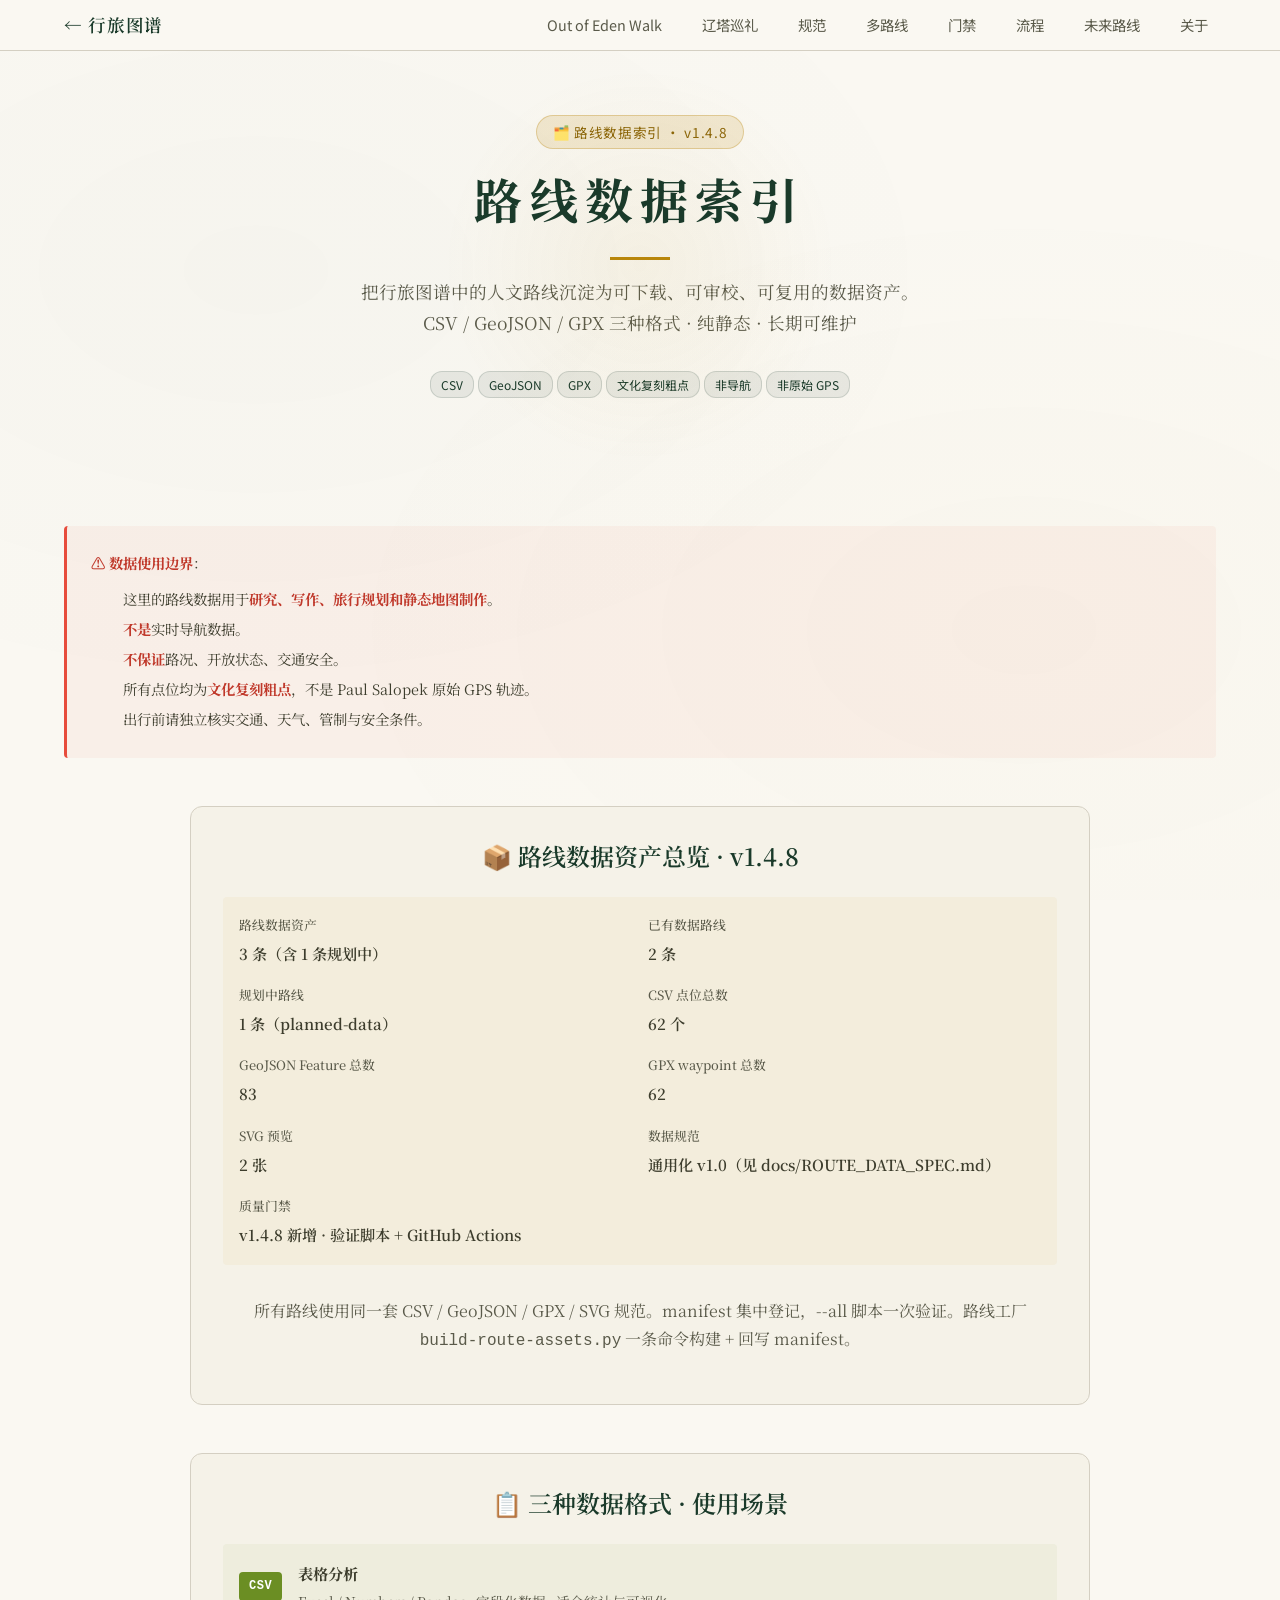
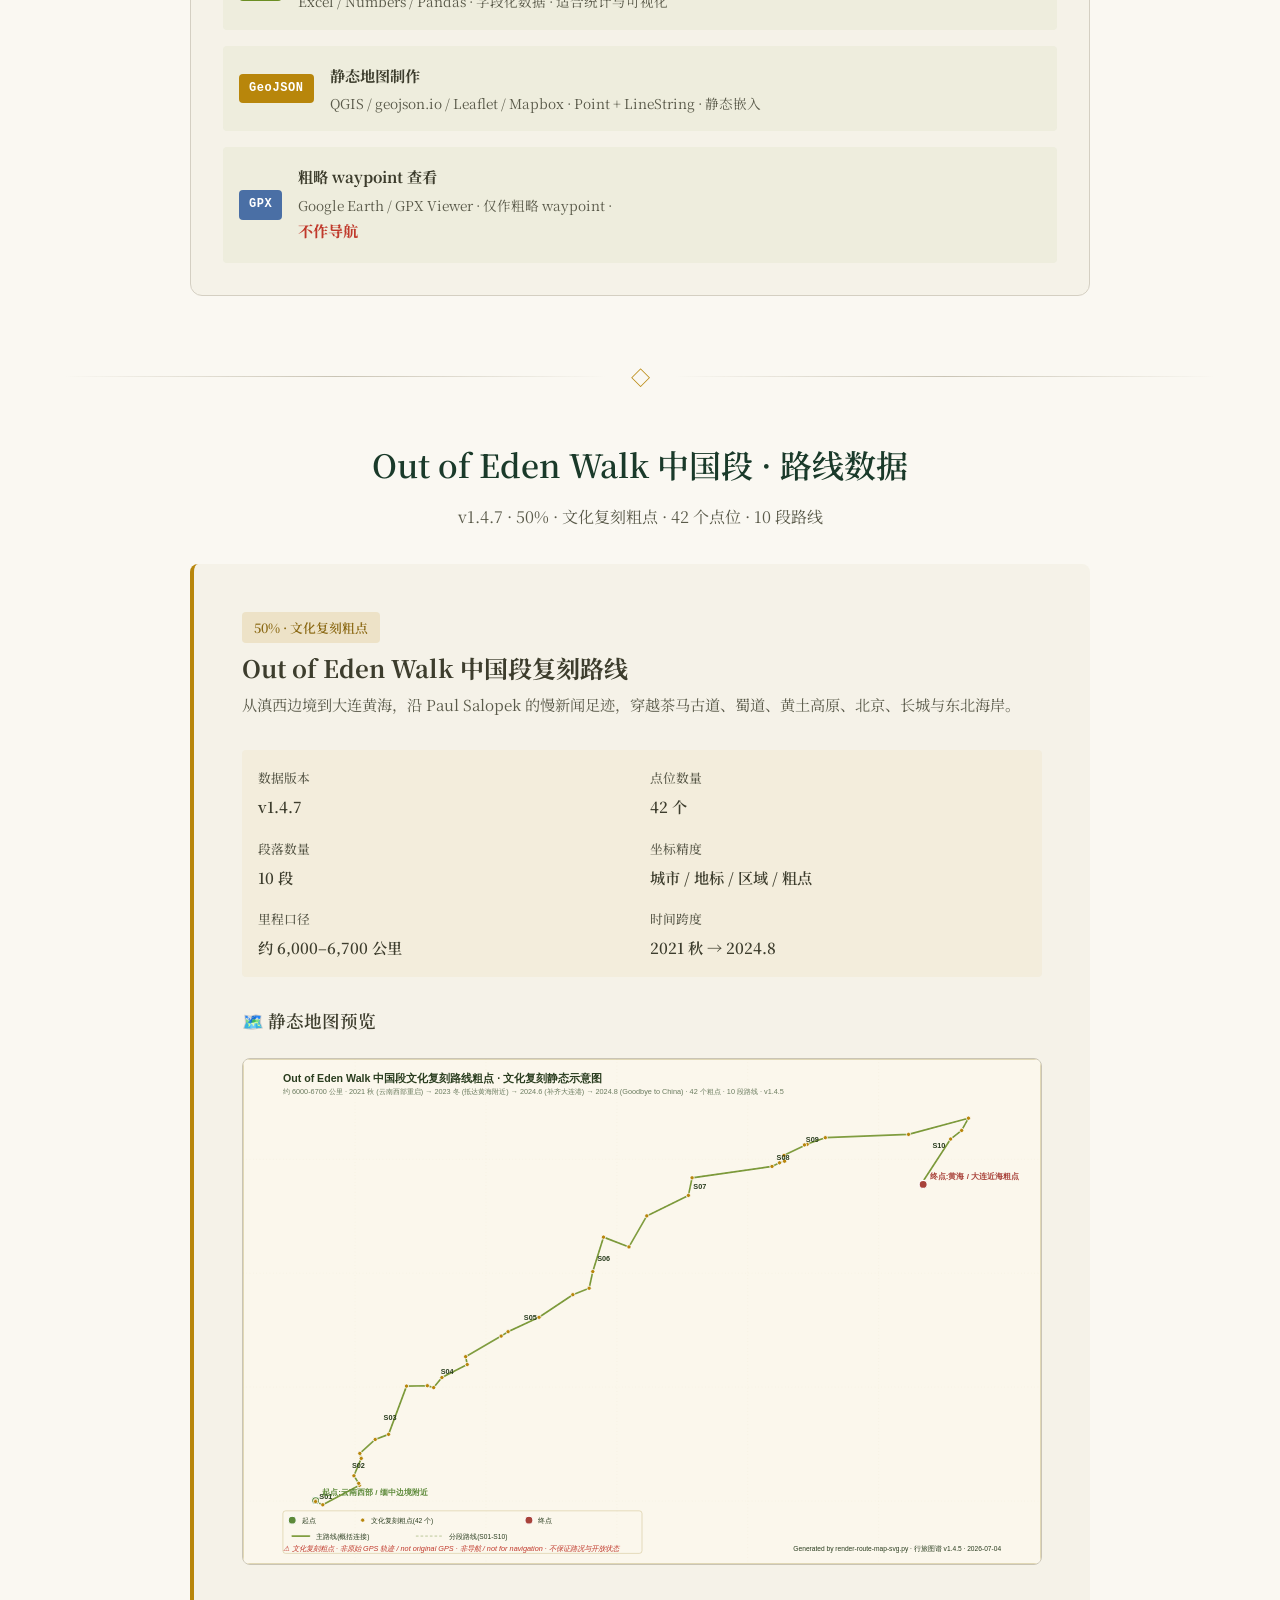
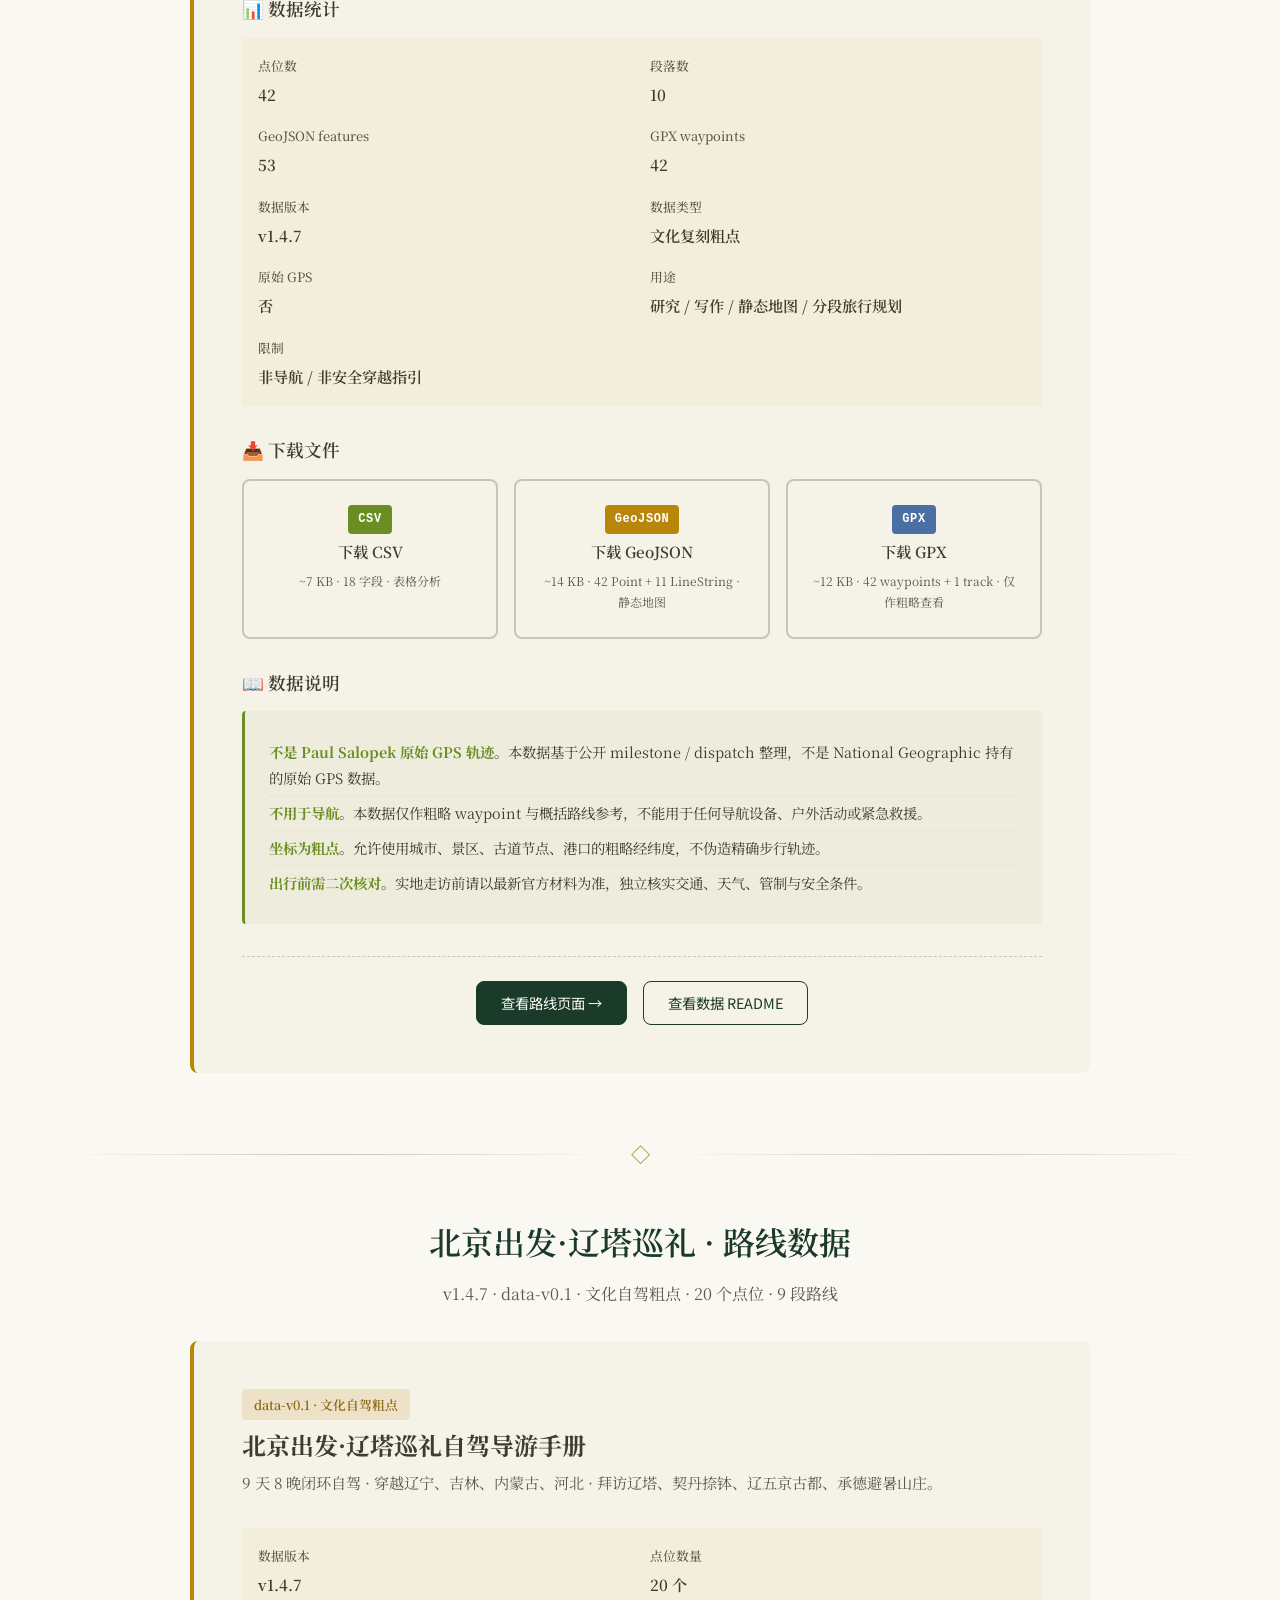
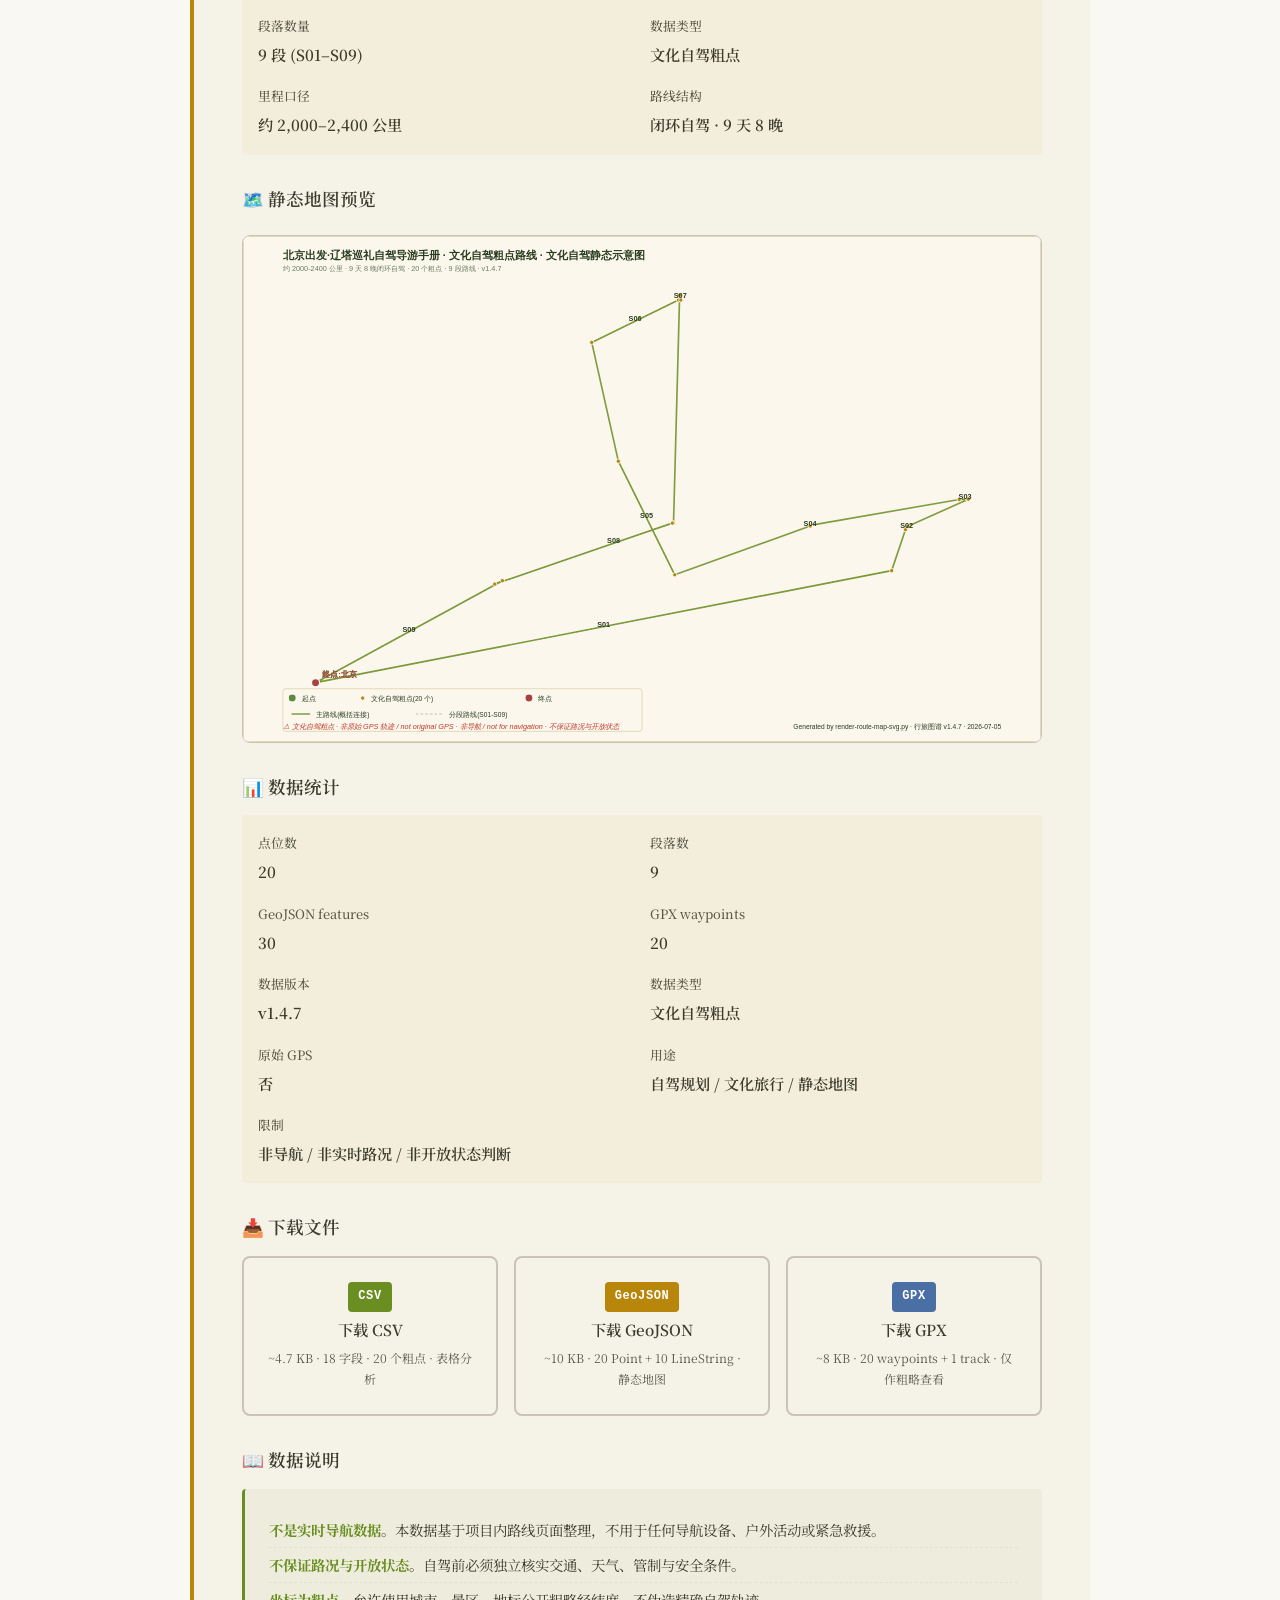
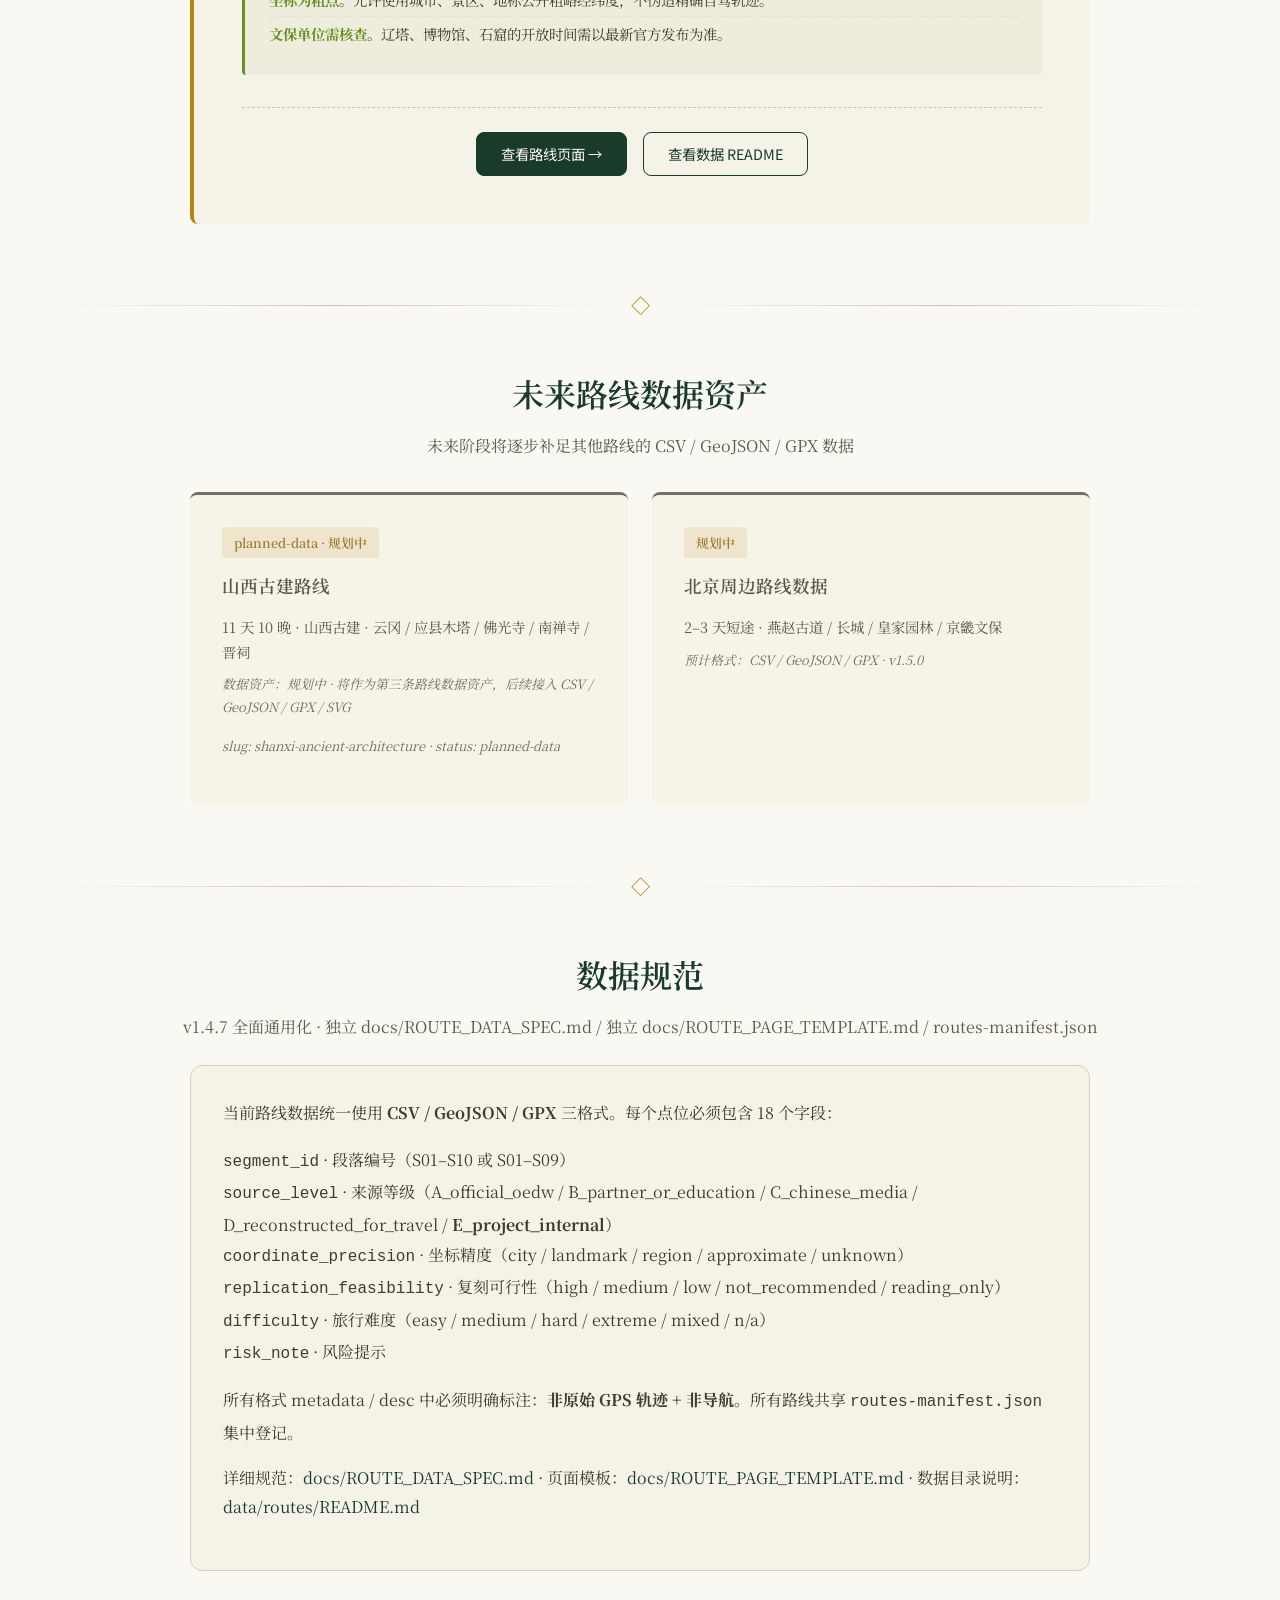
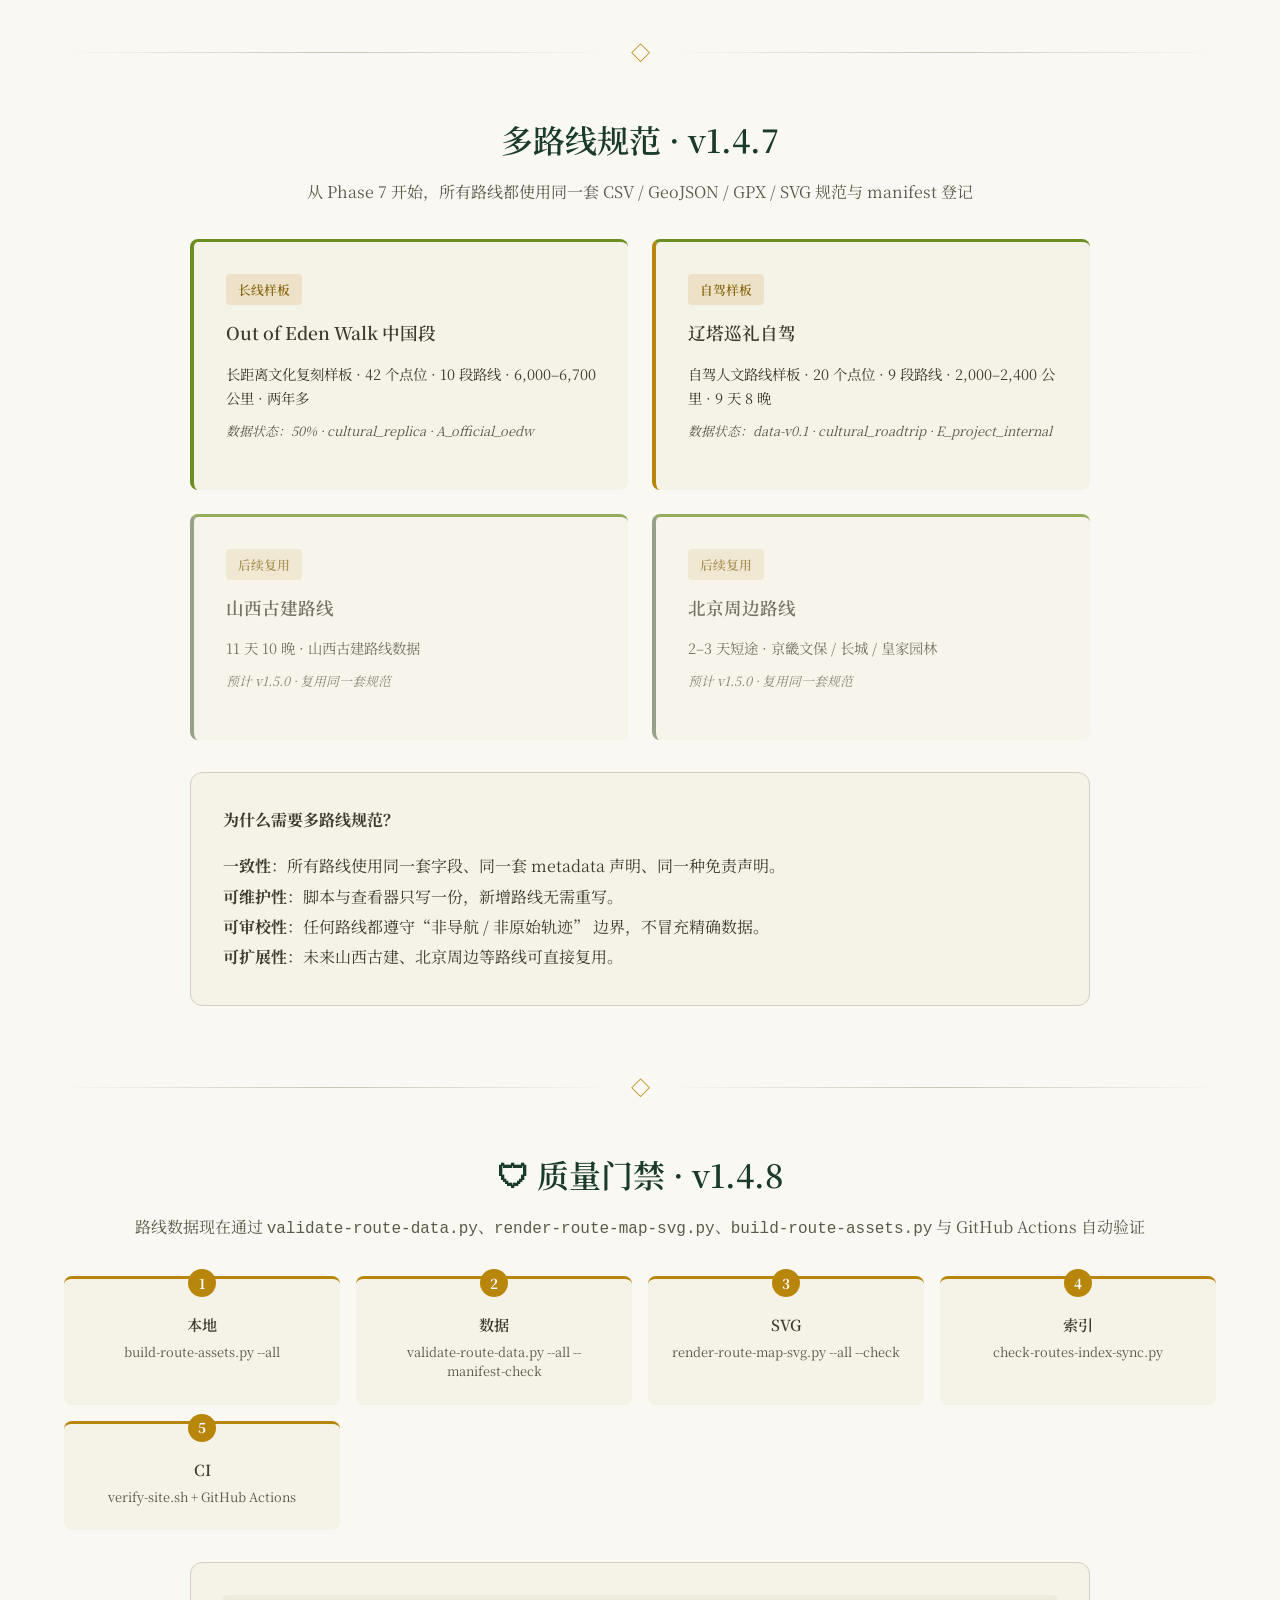
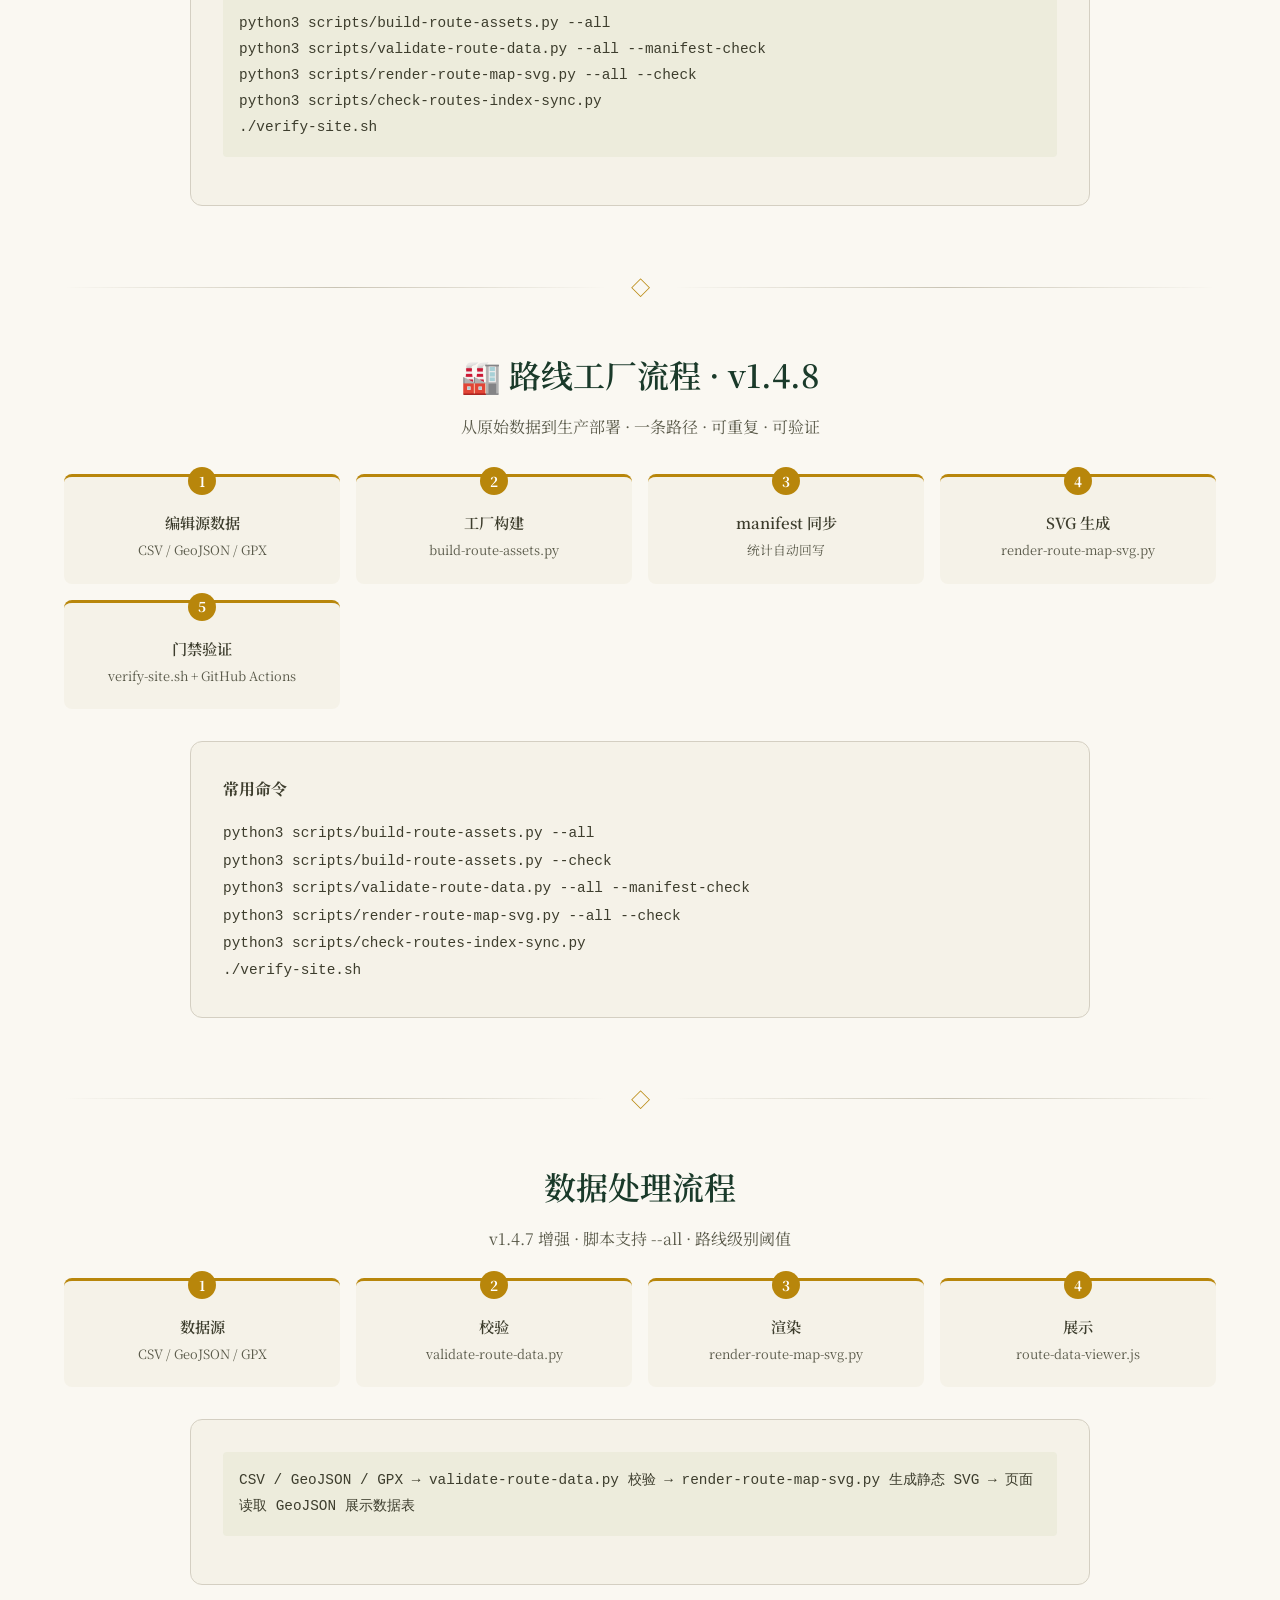
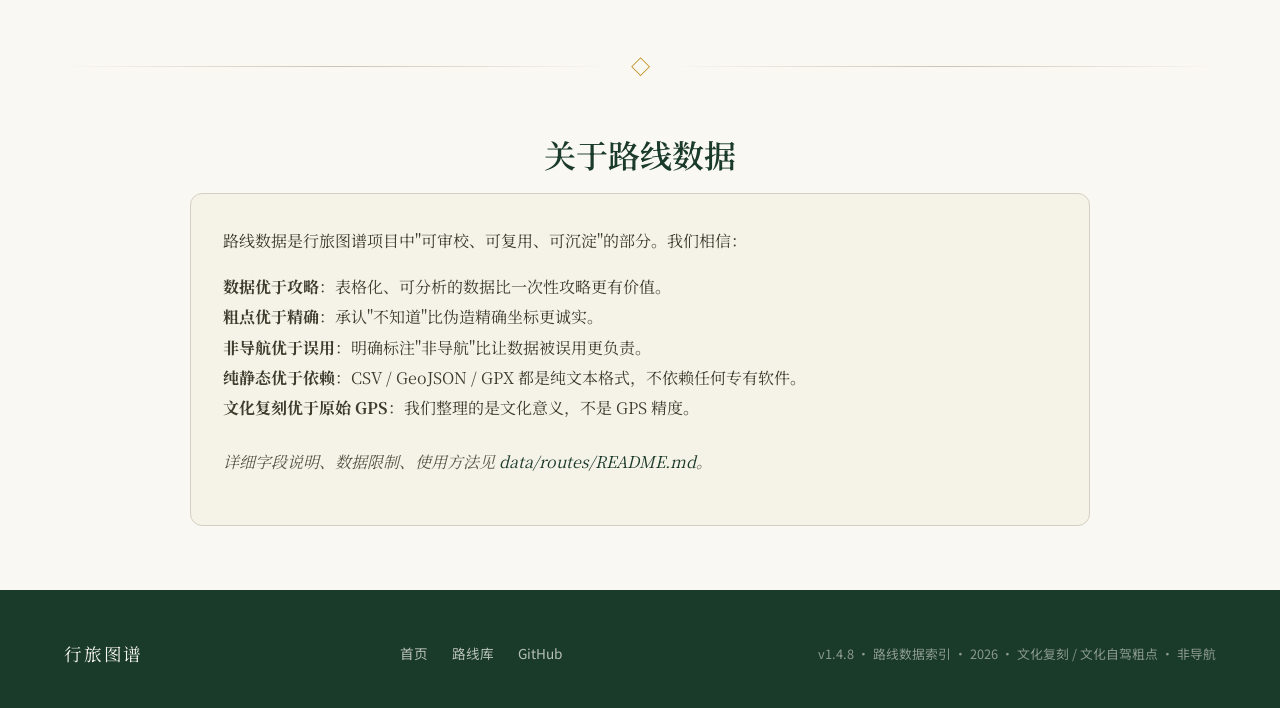
==== routes/index.html @ b57e92cf "Add route factory, validators, and CI workflow" ====
<!DOCTYPE html>
<html lang="zh-CN">
<head>
  <meta charset="UTF-8">
  <meta name="viewport" content="width=device-width, initial-scale=1.0">
  <meta name="description" content="行旅图谱 · 路线数据索引。把人文路线沉淀为可下载、可审校、可复用的 CSV / GeoJSON / GPX 数据资产。文化复刻粗点，不用于导航。">
  <meta name="author" content="Xin Conan">
  <meta name="keywords" content="行旅图谱, 路线数据, GeoJSON, GPX, CSV, 文化复刻, Out of Eden Walk, Paul Salopek, 路线数据索引">
  <meta property="og:title" content="路线数据索引 · 行旅图谱">
  <meta property="og:description" content="把行旅图谱中的人文路线沉淀为可下载、可审校、可复用的数据资产。">
  <meta property="og:type" content="website">
  <meta property="og:url" content="https://conanxin.github.io/culture-roadtrip-atlas/routes/">
  <meta property="og:site_name" content="行旅图谱 · Culture Roadtrip Atlas">
  <link rel="canonical" href="https://conanxin.github.io/culture-roadtrip-atlas/routes/">
  <title>路线数据索引 · 行旅图谱</title>
  <link rel="preconnect" href="https://fonts.googleapis.com">
  <link rel="preconnect" href="https://fonts.gstatic.com" crossorigin>
  <link href="https://fonts.googleapis.com/css2?family=Noto+Serif+SC:wght@400;600;700&family=Noto+Sans+SC:wght@400;500;600&display=swap" rel="stylesheet">
  <link rel="stylesheet" href="../assets/css/styles.css">
</head>
<body>
  <!-- 顶部粘性导航 -->
  <nav class="site-nav">
    <div class="container">
      <div class="nav-inner">
        <a href="../index.html" class="nav-brand">← 行旅图谱</a>
        <div class="nav-links">
          <a href="#oedw" class="nav-link">Out of Eden Walk</a>
          <a href="#liao-tower" class="nav-link">辽塔巡礼</a>
          <a href="#spec" class="nav-link">规范</a>
          <a href="#multi-route" class="nav-link">多路线</a>
          <a href="#quality-gates" class="nav-link">门禁</a>
          <a href="#process" class="nav-link">流程</a>
          <a href="#future" class="nav-link">未来路线</a>
          <a href="#about" class="nav-link">关于</a>
        </div>
      </div>
    </div>
  </nav>

  <!-- Hero 首屏 -->
  <section class="hero">
    <div class="container">
      <div class="trip-skeleton-badge">🗂️ 路线数据索引 · v1.4.8</div>
      <h1 class="hero-title">路线数据索引</h1>
      <p class="hero-subtitle">把行旅图谱中的人文路线沉淀为可下载、可审校、可复用的数据资产。<br>CSV / GeoJSON / GPX 三种格式 · 纯静态 · 长期可维护</p>
      <div class="trip-tags" style="justify-content: center; margin-top: var(--space-xl);">
        <span class="trip-tag">CSV</span>
        <span class="trip-tag">GeoJSON</span>
        <span class="trip-tag">GPX</span>
        <span class="trip-tag">文化复刻粗点</span>
        <span class="trip-tag">非导航</span>
        <span class="trip-tag">非原始 GPS</span>
      </div>
    </div>
  </section>

  <!-- 说明卡 -->
  <section class="container" style="margin-top: var(--space-2xl);">
    <div class="data-warning">
      <strong>⚠️ 数据使用边界</strong>：
      <ul style="margin-top: var(--space-sm); padding-left: var(--space-xl); margin-bottom: 0;">
        <li>这里的路线数据用于<strong>研究、写作、旅行规划和静态地图制作</strong>。</li>
        <li><strong>不是</strong>实时导航数据。</li>
        <li><strong>不保证</strong>路况、开放状态、交通安全。</li>
        <li>所有点位均为<strong>文化复刻粗点</strong>，不是 Paul Salopek 原始 GPS 轨迹。</li>
        <li>出行前请独立核实交通、天气、管制与安全条件。</li>
      </ul>
    </div>
  </section>

  <!-- 路线资产总览（v1.4.7 新增） -->
  <section class="container" style="margin-top: var(--space-2xl);">
    <div class="city-card" style="max-width: 900px; margin: 0 auto;">
      <h3 class="text-center" style="margin-bottom: var(--space-lg);">📦 路线数据资产总览 · v1.4.8</h3>
      <div class="data-meta-list">
        <div class="data-meta-item">
          <span class="data-meta-label">路线数据资产</span>
          <span class="data-meta-value">3 条（含 1 条规划中）</span>
        </div>
        <div class="data-meta-item">
          <span class="data-meta-label">已有数据路线</span>
          <span class="data-meta-value">2 条</span>
        </div>
        <div class="data-meta-item">
          <span class="data-meta-label">规划中路线</span>
          <span class="data-meta-value">1 条（planned-data）</span>
        </div>
        <div class="data-meta-item">
          <span class="data-meta-label">CSV 点位总数</span>
          <span class="data-meta-value">62 个</span>
        </div>
        <div class="data-meta-item">
          <span class="data-meta-label">GeoJSON Feature 总数</span>
          <span class="data-meta-value">83</span>
        </div>
        <div class="data-meta-item">
          <span class="data-meta-label">GPX waypoint 总数</span>
          <span class="data-meta-value">62</span>
        </div>
        <div class="data-meta-item">
          <span class="data-meta-label">SVG 预览</span>
          <span class="data-meta-value">2 张</span>
        </div>
        <div class="data-meta-item">
          <span class="data-meta-label">数据规范</span>
          <span class="data-meta-value">通用化 v1.0（见 docs/ROUTE_DATA_SPEC.md）</span>
        </div>
        <div class="data-meta-item">
          <span class="data-meta-label">质量门禁</span>
          <span class="data-meta-value">v1.4.8 新增 · 验证脚本 + GitHub Actions</span>
        </div>
      </div>
      <p style="margin-top: var(--space-md); text-align: center; color: var(--color-text-secondary);">
        所有路线使用同一套 CSV / GeoJSON / GPX / SVG 规范。manifest 集中登记，--all 脚本一次验证。路线工厂 <code>build-route-assets.py</code> 一条命令构建 + 回写 manifest。
      </p>
    </div>
  </section>

  <!-- 数据文件说明 -->
  <section class="container" style="margin-top: var(--space-2xl);">
    <div class="city-card" style="max-width: 900px; margin: 0 auto;">
      <h3 class="text-center" style="margin-bottom: var(--space-lg);">📋 三种数据格式 · 使用场景</h3>
      <div class="data-file-list">
        <div class="data-file-item">
          <span class="data-format-badge data-format-csv">CSV</span>
          <div class="data-file-content">
            <strong>表格分析</strong>
            <p>Excel / Numbers / Pandas · 字段化数据 · 适合统计与可视化</p>
          </div>
        </div>
        <div class="data-file-item">
          <span class="data-format-badge data-format-geojson">GeoJSON</span>
          <div class="data-file-content">
            <strong>静态地图制作</strong>
            <p>QGIS / geojson.io / Leaflet / Mapbox · Point + LineString · 静态嵌入</p>
          </div>
        </div>
        <div class="data-file-item">
          <span class="data-format-badge data-format-gpx">GPX</span>
          <div class="data-file-content">
            <strong>粗略 waypoint 查看</strong>
            <p>Google Earth / GPX Viewer · 仅作粗略 waypoint · <strong style="color: #c0392b;">不作导航</strong></p>
          </div>
        </div>
      </div>
    </div>
  </section>

  <!-- 路线数据卡片 -->
  <section id="oedw" class="container" style="margin-top: var(--space-3xl);">
    <div class="section-divider">
      <span class="section-divider-icon">◇</span>
    </div>
    <h2 class="text-center" style="margin-bottom: var(--space-md);">Out of Eden Walk 中国段 · 路线数据</h2>
    <p style="text-align: center; color: var(--color-text-secondary); margin-bottom: var(--space-xl);">
      v1.4.7 · 50% · 文化复刻粗点 · 42 个点位 · 10 段路线
    </p>

    <div class="route-data-card">
      <div class="route-data-header">
        <div class="route-data-title-block">
          <div class="data-status-badge">50% · 文化复刻粗点</div>
          <h3 class="route-data-title">Out of Eden Walk 中国段复刻路线</h3>
          <p class="route-data-subtitle">从滇西边境到大连黄海，沿 Paul Salopek 的慢新闻足迹，穿越茶马古道、蜀道、黄土高原、北京、长城与东北海岸。</p>
        </div>
      </div>

      <div class="data-meta-list">
        <div class="data-meta-item">
          <span class="data-meta-label">数据版本</span>
          <span class="data-meta-value">v1.4.7</span>
        </div>
        <div class="data-meta-item">
          <span class="data-meta-label">点位数量</span>
          <span class="data-meta-value">42 个</span>
        </div>
        <div class="data-meta-item">
          <span class="data-meta-label">段落数量</span>
          <span class="data-meta-value">10 段</span>
        </div>
        <div class="data-meta-item">
          <span class="data-meta-label">坐标精度</span>
          <span class="data-meta-value">城市 / 地标 / 区域 / 粗点</span>
        </div>
        <div class="data-meta-item">
          <span class="data-meta-label">里程口径</span>
          <span class="data-meta-value">约 6,000–6,700 公里</span>
        </div>
        <div class="data-meta-item">
          <span class="data-meta-label">时间跨度</span>
          <span class="data-meta-value">2021 秋 → 2024.8</span>
        </div>
      </div>

      <h4 class="route-data-section-title">🗺️ 静态地图预览</h4>
      <div class="route-map-preview">
        <img src="../assets/img/routes/out-of-eden-walk-china-map.svg" alt="Out of Eden Walk 中国段路线数据预览">
      </div>

      <h4 class="route-data-section-title">📊 数据统计</h4>
      <div class="data-meta-list">
        <div class="data-meta-item">
          <span class="data-meta-label">点位数</span>
          <span class="data-meta-value">42</span>
        </div>
        <div class="data-meta-item">
          <span class="data-meta-label">段落数</span>
          <span class="data-meta-value">10</span>
        </div>
        <div class="data-meta-item">
          <span class="data-meta-label">GeoJSON features</span>
          <span class="data-meta-value">53</span>
        </div>
        <div class="data-meta-item">
          <span class="data-meta-label">GPX waypoints</span>
          <span class="data-meta-value">42</span>
        </div>
        <div class="data-meta-item">
          <span class="data-meta-label">数据版本</span>
          <span class="data-meta-value">v1.4.7</span>
        </div>
        <div class="data-meta-item">
          <span class="data-meta-label">数据类型</span>
          <span class="data-meta-value">文化复刻粗点</span>
        </div>
        <div class="data-meta-item">
          <span class="data-meta-label">原始 GPS</span>
          <span class="data-meta-value">否</span>
        </div>
        <div class="data-meta-item">
          <span class="data-meta-label">用途</span>
          <span class="data-meta-value">研究 / 写作 / 静态地图 / 分段旅行规划</span>
        </div>
        <div class="data-meta-item">
          <span class="data-meta-label">限制</span>
          <span class="data-meta-value">非导航 / 非安全穿越指引</span>
        </div>
      </div>

            <h4 class="route-data-section-title">📥 下载文件</h4>
      <div class="route-data-downloads">
        <a href="../data/routes/out-of-eden-walk-china.csv" class="route-data-button" download>
          <span class="data-format-badge data-format-csv">CSV</span>
          <span class="route-data-button-label">下载 CSV</span>
          <span class="route-data-button-meta">~7 KB · 18 字段 · 表格分析</span>
        </a>
        <a href="../data/routes/out-of-eden-walk-china.geojson" class="route-data-button" download>
          <span class="data-format-badge data-format-geojson">GeoJSON</span>
          <span class="route-data-button-label">下载 GeoJSON</span>
          <span class="route-data-button-meta">~14 KB · 42 Point + 11 LineString · 静态地图</span>
        </a>
        <a href="../data/routes/out-of-eden-walk-china.gpx" class="route-data-button" download>
          <span class="data-format-badge data-format-gpx">GPX</span>
          <span class="route-data-button-label">下载 GPX</span>
          <span class="route-data-button-meta">~12 KB · 42 waypoints + 1 track · 仅作粗略查看</span>
        </a>
      </div>

      <h4 class="route-data-section-title">📖 数据说明</h4>
      <ul class="data-disclaimer-list">
        <li><strong>不是 Paul Salopek 原始 GPS 轨迹</strong>。本数据基于公开 milestone / dispatch 整理，不是 National Geographic 持有的原始 GPS 数据。</li>
        <li><strong>不用于导航</strong>。本数据仅作粗略 waypoint 与概括路线参考，不能用于任何导航设备、户外活动或紧急救援。</li>
        <li><strong>坐标为粗点</strong>。允许使用城市、景区、古道节点、港口的粗略经纬度，不伪造精确步行轨迹。</li>
        <li><strong>出行前需二次核对</strong>。实地走访前请以最新官方材料为准，独立核实交通、天气、管制与安全条件。</li>
      </ul>

      <div class="route-data-cta">
        <a href="../trips/out-of-eden-walk-china/" class="btn btn-primary">查看路线页面 →</a>
        <a href="../data/routes/README.md" class="btn btn-outline">查看数据 README</a>
      </div>
    </div>
  </section>

  <!-- 辽塔巡礼 · 路线数据（v1.4.7 新增） -->
  <section id="liao-tower" class="container" style="margin-top: var(--space-3xl);">
    <div class="section-divider">
      <span class="section-divider-icon">◇</span>
    </div>
    <h2 class="text-center" style="margin-bottom: var(--space-md);">北京出发·辽塔巡礼 · 路线数据</h2>
    <p style="text-align: center; color: var(--color-text-secondary); margin-bottom: var(--space-xl);">
      v1.4.7 · data-v0.1 · 文化自驾粗点 · 20 个点位 · 9 段路线
    </p>

    <div class="route-data-card">
      <div class="route-data-header">
        <div class="route-data-title-block">
          <div class="data-status-badge">data-v0.1 · 文化自驾粗点</div>
          <h3 class="route-data-title">北京出发·辽塔巡礼自驾导游手册</h3>
          <p class="route-data-subtitle">9 天 8 晚闭环自驾 · 穿越辽宁、吉林、内蒙古、河北 · 拜访辽塔、契丹捺钵、辽五京古都、承德避暑山庄。</p>
        </div>
      </div>

      <div class="data-meta-list">
        <div class="data-meta-item">
          <span class="data-meta-label">数据版本</span>
          <span class="data-meta-value">v1.4.7</span>
        </div>
        <div class="data-meta-item">
          <span class="data-meta-label">点位数量</span>
          <span class="data-meta-value">20 个</span>
        </div>
        <div class="data-meta-item">
          <span class="data-meta-label">段落数量</span>
          <span class="data-meta-value">9 段 (S01–S09)</span>
        </div>
        <div class="data-meta-item">
          <span class="data-meta-label">数据类型</span>
          <span class="data-meta-value">文化自驾粗点</span>
        </div>
        <div class="data-meta-item">
          <span class="data-meta-label">里程口径</span>
          <span class="data-meta-value">约 2,000–2,400 公里</span>
        </div>
        <div class="data-meta-item">
          <span class="data-meta-label">路线结构</span>
          <span class="data-meta-value">闭环自驾 · 9 天 8 晚</span>
        </div>
      </div>

      <h4 class="route-data-section-title">🗺️ 静态地图预览</h4>
      <div class="route-map-preview">
        <img src="../assets/img/routes/liao-tower-roadtrip-map.svg" alt="北京出发·辽塔巡礼自驾粗点路线预览">
      </div>

      <h4 class="route-data-section-title">📊 数据统计</h4>
      <div class="data-meta-list">
        <div class="data-meta-item">
          <span class="data-meta-label">点位数</span>
          <span class="data-meta-value">20</span>
        </div>
        <div class="data-meta-item">
          <span class="data-meta-label">段落数</span>
          <span class="data-meta-value">9</span>
        </div>
        <div class="data-meta-item">
          <span class="data-meta-label">GeoJSON features</span>
          <span class="data-meta-value">30</span>
        </div>
        <div class="data-meta-item">
          <span class="data-meta-label">GPX waypoints</span>
          <span class="data-meta-value">20</span>
        </div>
        <div class="data-meta-item">
          <span class="data-meta-label">数据版本</span>
          <span class="data-meta-value">v1.4.7</span>
        </div>
        <div class="data-meta-item">
          <span class="data-meta-label">数据类型</span>
          <span class="data-meta-value">文化自驾粗点</span>
        </div>
        <div class="data-meta-item">
          <span class="data-meta-label">原始 GPS</span>
          <span class="data-meta-value">否</span>
        </div>
        <div class="data-meta-item">
          <span class="data-meta-label">用途</span>
          <span class="data-meta-value">自驾规划 / 文化旅行 / 静态地图</span>
        </div>
        <div class="data-meta-item">
          <span class="data-meta-label">限制</span>
          <span class="data-meta-value">非导航 / 非实时路况 / 非开放状态判断</span>
        </div>
      </div>

      <h4 class="route-data-section-title">📥 下载文件</h4>
      <div class="route-data-downloads">
        <a href="../data/routes/liao-tower-roadtrip.csv" class="route-data-button" download>
          <span class="data-format-badge data-format-csv">CSV</span>
          <span class="route-data-button-label">下载 CSV</span>
          <span class="route-data-button-meta">~4.7 KB · 18 字段 · 20 个粗点 · 表格分析</span>
        </a>
        <a href="../data/routes/liao-tower-roadtrip.geojson" class="route-data-button" download>
          <span class="data-format-badge data-format-geojson">GeoJSON</span>
          <span class="route-data-button-label">下载 GeoJSON</span>
          <span class="route-data-button-meta">~10 KB · 20 Point + 10 LineString · 静态地图</span>
        </a>
        <a href="../data/routes/liao-tower-roadtrip.gpx" class="route-data-button" download>
          <span class="data-format-badge data-format-gpx">GPX</span>
          <span class="route-data-button-label">下载 GPX</span>
          <span class="route-data-button-meta">~8 KB · 20 waypoints + 1 track · 仅作粗略查看</span>
        </a>
      </div>

      <h4 class="route-data-section-title">📖 数据说明</h4>
      <ul class="data-disclaimer-list">
        <li><strong>不是实时导航数据</strong>。本数据基于项目内路线页面整理，不用于任何导航设备、户外活动或紧急救援。</li>
        <li><strong>不保证路况与开放状态</strong>。自驾前必须独立核实交通、天气、管制与安全条件。</li>
        <li><strong>坐标为粗点</strong>。允许使用城市、景区、地标公开粗略经纬度，不伪造精确自驾轨迹。</li>
        <li><strong>文保单位需核查</strong>。辽塔、博物馆、石窟的开放时间需以最新官方发布为准。</li>
      </ul>

      <div class="route-data-cta">
        <a href="../trips/liao-tower-roadtrip/" class="btn btn-primary">查看路线页面 →</a>
        <a href="../data/routes/README.md" class="btn btn-outline">查看数据 README</a>
      </div>
    </div>
  </section>

  <!-- 未来路线 -->
  <section id="future" class="container" style="margin-top: var(--space-3xl);">
    <div class="section-divider">
      <span class="section-divider-icon">◇</span>
    </div>
    <h2 class="text-center" style="margin-bottom: var(--space-md);">未来路线数据资产</h2>
    <p style="text-align: center; color: var(--color-text-secondary); margin-bottom: var(--space-xl);">
      未来阶段将逐步补足其他路线的 CSV / GeoJSON / GPX 数据
    </p>

    <div class="data-index-grid">
      <div class="data-index-card data-index-planning" id="shanxi-ancient-architecture">
        <div class="data-status-badge">planned-data · 规划中</div>
        <h4 class="data-index-title">山西古建路线</h4>
        <p class="data-index-desc">11 天 10 晚 · 山西古建 · 云冈 / 应县木塔 / 佛光寺 / 南禅寺 / 晋祠</p>
        <p class="data-index-meta">数据资产：规划中 · 将作为第三条路线数据资产，后续接入 CSV / GeoJSON / GPX / SVG</p>
        <p class="data-index-meta">slug: shanxi-ancient-architecture · status: planned-data</p>
      </div>
      <div class="data-index-card data-index-planning">
        <div class="data-status-badge">规划中</div>
        <h4 class="data-index-title">北京周边路线数据</h4>
        <p class="data-index-desc">2–3 天短途 · 燕赵古道 / 长城 / 皇家园林 / 京畿文保</p>
        <p class="data-index-meta">预计格式：CSV / GeoJSON / GPX · v1.5.0</p>
      </div>
    </div>
  </section>

  <!-- 关于 -->
  <section id="spec" class="container" style="margin-top: var(--space-3xl);">
    <div class="section-divider">
      <span class="section-divider-icon">◇</span>
    </div>
    <h2 class="text-center" style="margin-bottom: var(--space-md);">数据规范</h2>
    <p style="text-align: center; color: var(--color-text-secondary); margin-bottom: var(--space-lg);">
      v1.4.7 全面通用化 · 独立 docs/ROUTE_DATA_SPEC.md / 独立 docs/ROUTE_PAGE_TEMPLATE.md / routes-manifest.json
    </p>
    <div class="city-card" style="max-width: 900px; margin: 0 auto;">
      <p style="line-height: 1.9;">当前路线数据统一使用 <strong>CSV / GeoJSON / GPX</strong> 三格式。每个点位必须包含 18 个字段：</p>
      <ul style="line-height: 1.9;">
        <li><code>segment_id</code> · 段落编号（S01–S10 或 S01–S09）</li>
        <li><code>source_level</code> · 来源等级（A_official_oedw / B_partner_or_education / C_chinese_media / D_reconstructed_for_travel / <strong>E_project_internal</strong>）</li>
        <li><code>coordinate_precision</code> · 坐标精度（city / landmark / region / approximate / unknown）</li>
        <li><code>replication_feasibility</code> · 复刻可行性（high / medium / low / not_recommended / reading_only）</li>
        <li><code>difficulty</code> · 旅行难度（easy / medium / hard / extreme / mixed / n/a）</li>
        <li><code>risk_note</code> · 风险提示</li>
      </ul>
      <p style="margin-top: var(--space-md); line-height: 1.9;">所有格式 metadata / desc 中必须明确标注：<strong>非原始 GPS 轨迹 + 非导航</strong>。所有路线共享 <code>routes-manifest.json</code> 集中登记。</p>
      <p style="margin-top: var(--space-md);">
        详细规范：<a href="../docs/ROUTE_DATA_SPEC.md">docs/ROUTE_DATA_SPEC.md</a> ·
        页面模板：<a href="../docs/ROUTE_PAGE_TEMPLATE.md">docs/ROUTE_PAGE_TEMPLATE.md</a> ·
        数据目录说明：<a href="../data/routes/README.md">data/routes/README.md</a>
      </p>
    </div>
  </section>

  <!-- 多路线规范（v1.4.7 新增） -->
  <section id="multi-route" class="container" style="margin-top: var(--space-3xl);">
    <div class="section-divider">
      <span class="section-divider-icon">◇</span>
    </div>
    <h2 class="text-center" style="margin-bottom: var(--space-md);">多路线规范 · v1.4.7</h2>
    <p style="text-align: center; color: var(--color-text-secondary); margin-bottom: var(--space-xl);">
      从 Phase 7 开始，所有路线都使用同一套 CSV / GeoJSON / GPX / SVG 规范与 manifest 登记
    </p>

    <div class="data-index-grid">
      <div class="data-index-card" style="border-left: 4px solid #6b8e23;">
        <div class="data-status-badge">长线样板</div>
        <h4 class="data-index-title">Out of Eden Walk 中国段</h4>
        <p class="data-index-desc">长距离文化复刻样板 · 42 个点位 · 10 段路线 · 6,000–6,700 公里 · 两年多</p>
        <p class="data-index-meta">数据状态：50% · cultural_replica · A_official_oedw</p>
      </div>
      <div class="data-index-card" style="border-left: 4px solid #b8860b;">
        <div class="data-status-badge">自驾样板</div>
        <h4 class="data-index-title">辽塔巡礼自驾</h4>
        <p class="data-index-desc">自驾人文路线样板 · 20 个点位 · 9 段路线 · 2,000–2,400 公里 · 9 天 8 晚</p>
        <p class="data-index-meta">数据状态：data-v0.1 · cultural_roadtrip · E_project_internal</p>
      </div>
      <div class="data-index-card" style="border-left: 4px solid #6b7c5f; opacity: 0.7;">
        <div class="data-status-badge">后续复用</div>
        <h4 class="data-index-title">山西古建路线</h4>
        <p class="data-index-desc">11 天 10 晚 · 山西古建路线数据</p>
        <p class="data-index-meta">预计 v1.5.0 · 复用同一套规范</p>
      </div>
      <div class="data-index-card" style="border-left: 4px solid #6b7c5f; opacity: 0.7;">
        <div class="data-status-badge">后续复用</div>
        <h4 class="data-index-title">北京周边路线</h4>
        <p class="data-index-desc">2–3 天短途 · 京畿文保 / 长城 / 皇家园林</p>
        <p class="data-index-meta">预计 v1.5.0 · 复用同一套规范</p>
      </div>
    </div>

    <div class="city-card" style="max-width: 900px; margin: var(--space-xl) auto 0;">
      <p style="line-height: 1.9;"><strong>为什么需要多路线规范？</strong></p>
      <ul style="line-height: 1.9;">
        <li><strong>一致性</strong>：所有路线使用同一套字段、同一套 metadata 声明、同一种免责声明。</li>
        <li><strong>可维护性</strong>：脚本与查看器只写一份，新增路线无需重写。</li>
        <li><strong>可审校性</strong>：任何路线都遵守“非导航 / 非原始轨迹” 边界，不冒充精确数据。</li>
        <li><strong>可扩展性</strong>：未来山西古建、北京周边等路线可直接复用。</li>
      </ul>
    </div>
  </section>

  <!-- 质量门禁（v1.4.8 新增） -->
  <section id="quality-gates" class="container" style="margin-top: var(--space-3xl);">
    <div class="section-divider">
      <span class="section-divider-icon">◇</span>
    </div>
    <h2 class="text-center" style="margin-bottom: var(--space-md);">🛡 质量门禁 · v1.4.8</h2>
    <p style="text-align: center; color: var(--color-text-secondary); margin-bottom: var(--space-xl);">
      路线数据现在通过 <code>validate-route-data.py</code>、<code>render-route-map-svg.py</code>、<code>build-route-assets.py</code> 与 GitHub Actions 自动验证
    </p>

    <div class="data-process-flow">
      <div class="data-process-step">
        <div class="data-process-step-num">1</div>
        <div class="data-process-step-title">本地</div>
        <div class="data-process-step-desc">build-route-assets.py --all</div>
      </div>
      <div class="data-process-step">
        <div class="data-process-step-num">2</div>
        <div class="data-process-step-title">数据</div>
        <div class="data-process-step-desc">validate-route-data.py --all --manifest-check</div>
      </div>
      <div class="data-process-step">
        <div class="data-process-step-num">3</div>
        <div class="data-process-step-title">SVG</div>
        <div class="data-process-step-desc">render-route-map-svg.py --all --check</div>
      </div>
      <div class="data-process-step">
        <div class="data-process-step-num">4</div>
        <div class="data-process-step-title">索引</div>
        <div class="data-process-step-desc">check-routes-index-sync.py</div>
      </div>
      <div class="data-process-step">
        <div class="data-process-step-num">5</div>
        <div class="data-process-step-title">CI</div>
        <div class="data-process-step-desc">verify-site.sh + GitHub Actions</div>
      </div>
    </div>

    <div class="city-card" style="max-width: 900px; margin: var(--space-xl) auto 0;">
      <p style="font-family: monospace; font-size: 0.9rem; background: rgba(107, 142, 35, 0.06); padding: var(--space-md); border-radius: var(--radius-sm);">
        python3 scripts/build-route-assets.py --all<br>
        python3 scripts/validate-route-data.py --all --manifest-check<br>
        python3 scripts/render-route-map-svg.py --all --check<br>
        python3 scripts/check-routes-index-sync.py<br>
        ./verify-site.sh
      </p>
    </div>
  </section>

  <!-- 路线工厂流程（v1.4.8 新增） -->
  <section id="route-factory" class="container" style="margin-top: var(--space-3xl);">
    <div class="section-divider">
      <span class="section-divider-icon">◇</span>
    </div>
    <h2 class="text-center" style="margin-bottom: var(--space-md);">🏭 路线工厂流程 · v1.4.8</h2>
    <p style="text-align: center; color: var(--color-text-secondary); margin-bottom: var(--space-xl);">
      从原始数据到生产部署 · 一条路径 · 可重复 · 可验证
    </p>

    <div class="data-process-flow">
      <div class="data-process-step">
        <div class="data-process-step-num">1</div>
        <div class="data-process-step-title">编辑源数据</div>
        <div class="data-process-step-desc">CSV / GeoJSON / GPX</div>
      </div>
      <div class="data-process-step">
        <div class="data-process-step-num">2</div>
        <div class="data-process-step-title">工厂构建</div>
        <div class="data-process-step-desc">build-route-assets.py</div>
      </div>
      <div class="data-process-step">
        <div class="data-process-step-num">3</div>
        <div class="data-process-step-title">manifest 同步</div>
        <div class="data-process-step-desc">统计自动回写</div>
      </div>
      <div class="data-process-step">
        <div class="data-process-step-num">4</div>
        <div class="data-process-step-title">SVG 生成</div>
        <div class="data-process-step-desc">render-route-map-svg.py</div>
      </div>
      <div class="data-process-step">
        <div class="data-process-step-num">5</div>
        <div class="data-process-step-title">门禁验证</div>
        <div class="data-process-step-desc">verify-site.sh + GitHub Actions</div>
      </div>
    </div>

    <div class="city-card" style="max-width: 900px; margin: var(--space-xl) auto 0;">
      <p style="line-height: 1.9;"><strong>常用命令</strong></p>
      <ul style="line-height: 1.9; font-family: monospace; font-size: 0.9rem;">
        <li>python3 scripts/build-route-assets.py --all</li>
        <li>python3 scripts/build-route-assets.py --check</li>
        <li>python3 scripts/validate-route-data.py --all --manifest-check</li>
        <li>python3 scripts/render-route-map-svg.py --all --check</li>
        <li>python3 scripts/check-routes-index-sync.py</li>
        <li>./verify-site.sh</li>
      </ul>
    </div>
  </section>

  <section id="process" class="container" style="margin-top: var(--space-3xl);">
    <div class="section-divider">
      <span class="section-divider-icon">◇</span>
    </div>
    <h2 class="text-center" style="margin-bottom: var(--space-md);">数据处理流程</h2>
    <p style="text-align: center; color: var(--color-text-secondary); margin-bottom: var(--space-lg);">
      v1.4.7 增强 · 脚本支持 --all · 路线级别阈值
    </p>

    <div class="data-process-flow">
      <div class="data-process-step">
        <div class="data-process-step-num">1</div>
        <div class="data-process-step-title">数据源</div>
        <div class="data-process-step-desc">CSV / GeoJSON / GPX</div>
      </div>
      <div class="data-process-step">
        <div class="data-process-step-num">2</div>
        <div class="data-process-step-title">校验</div>
        <div class="data-process-step-desc">validate-route-data.py</div>
      </div>
      <div class="data-process-step">
        <div class="data-process-step-num">3</div>
        <div class="data-process-step-title">渲染</div>
        <div class="data-process-step-desc">render-route-map-svg.py</div>
      </div>
      <div class="data-process-step">
        <div class="data-process-step-num">4</div>
        <div class="data-process-step-title">展示</div>
        <div class="data-process-step-desc">route-data-viewer.js</div>
      </div>
    </div>

    <div class="city-card" style="max-width: 900px; margin: var(--space-xl) auto 0;">
      <p style="font-family: monospace; font-size: 0.9rem; background: rgba(107, 142, 35, 0.06); padding: var(--space-md); border-radius: var(--radius-sm);">
        CSV / GeoJSON / GPX → validate-route-data.py 校验 → render-route-map-svg.py 生成静态 SVG → 页面读取 GeoJSON 展示数据表
      </p>
    </div>
  </section>

    <section id="about" class="container" style="margin-top: var(--space-3xl);">
    <div class="section-divider">
      <span class="section-divider-icon">◇</span>
    </div>
    <h2 class="text-center" style="margin-bottom: var(--space-md);">关于路线数据</h2>

    <div class="city-card" style="max-width: 900px; margin: 0 auto;">
      <p style="line-height: 1.9;">路线数据是行旅图谱项目中"可审校、可复用、可沉淀"的部分。我们相信：</p>
      <ul style="line-height: 1.9;">
        <li><strong>数据优于攻略</strong>：表格化、可分析的数据比一次性攻略更有价值。</li>
        <li><strong>粗点优于精确</strong>：承认"不知道"比伪造精确坐标更诚实。</li>
        <li><strong>非导航优于误用</strong>：明确标注"非导航"比让数据被误用更负责。</li>
        <li><strong>纯静态优于依赖</strong>：CSV / GeoJSON / GPX 都是纯文本格式，不依赖任何专有软件。</li>
        <li><strong>文化复刻优于原始 GPS</strong>：我们整理的是文化意义，不是 GPS 精度。</li>
      </ul>
      <p style="margin-top: var(--space-lg); color: var(--color-text-secondary); font-style: italic;">
        详细字段说明、数据限制、使用方法见
        <a href="../data/routes/README.md">data/routes/README.md</a>。
      </p>
    </div>
  </section>

  <!-- 页脚 -->
  <footer class="site-footer">
    <div class="container">
      <div class="footer-inner">
        <div class="footer-brand">行旅图谱</div>
        <div class="footer-links">
          <a href="../index.html" class="footer-link">首页</a>
          <a href="../index.html#trips" class="footer-link">路线库</a>
          <a href="https://github.com/conanxin/culture-roadtrip-atlas" class="footer-link" target="_blank">GitHub</a>
        </div>
        <div class="footer-credit">v1.4.8 · 路线数据索引 · 2026 · 文化复刻 / 文化自驾粗点 · 非导航</div>
      </div>
    </div>
  </footer>

</body>
</html>
---- assets/css/styles.css ----
/* ============================================
   行旅图谱 · 全局样式
   视觉风格：墨绿、米白、灰绿、暗金
   长卷式、文物图录感、克制、古朴
   ============================================ */

/* ---------- CSS 变量定义 ---------- */
:root {
  /* 主色调 */
  --color-primary: #1a3a2a;       /* 深墨绿 */
  --color-primary-light: #2d5a3d; /* 灰绿 */
  --color-primary-dark: #0f2a1f;   /* 墨绿深 */

  /* 背景色 */
  --color-bg: #faf8f2;             /* 米白 / 宣纸白 */
  --color-bg-alt: #e8e6dc;        /* 淡灰绿辅助背景 */
  --color-bg-card: #f5f2e8;        /* 卡片米白 */

  /* 强调色 */
  --color-accent: #b8860b;        /* 暗金 */
  --color-accent-light: #d4a84b;  /* 浅金 */
  --color-accent-dark: #8b6508;   /* 深金 */

  /* 正文色 */
  --color-text: #3d3d2d;          /* 灰褐 */
  --color-text-secondary: #5a5a4a;/* 灰绿褐 */
  --color-text-light: #7a7a6a;    /* 浅灰绿 */

  /* 边框与分隔 */
  --color-border: #d4cfc2;        /* 淡金灰边框 */
  --color-divider: #c9c4b5;       /* 分隔线 */

  /* 字体 */
  --font-serif: "Noto Serif SC", "Source Han Serif SC", "SimSun", serif;
  --font-sans: "Noto Sans SC", "PingFang SC", "Microsoft YaHei", sans-serif;
  --font-mono: "JetBrains Mono", "Fira Code", monospace;

  /* 间距 */
  --space-xs: 0.25rem;
  --space-sm: 0.5rem;
  --space-md: 1rem;
  --space-lg: 1.5rem;
  --space-xl: 2rem;
  --space-2xl: 3rem;
  --space-3xl: 4rem;

  /* 圆角 */
  --radius-sm: 4px;
  --radius-md: 8px;
  --radius-lg: 12px;

  /* 阴影 */
  --shadow-sm: 0 1px 3px rgba(26, 58, 42, 0.08);
  --shadow-md: 0 4px 12px rgba(26, 58, 42, 0.1);
  --shadow-lg: 0 8px 24px rgba(26, 58, 42, 0.12);

  /* 时间线 */
  --timeline-width: 3px;
  --timeline-dot: 12px;

  /* 过渡 */
  --transition-fast: 0.15s ease;
  --transition-normal: 0.25s ease;
  --transition-slow: 0.4s ease;
}

/* ---------- 重置与基础 ---------- */
*,
*::before,
*::after {
  box-sizing: border-box;
  margin: 0;
  padding: 0;
}

html {
  font-size: 16px;
  scroll-behavior: smooth;
  -webkit-text-size-adjust: 100%;
}

body {
  font-family: var(--font-serif);
  font-size: 1rem;
  line-height: 1.8;
  color: var(--color-text);
  background-color: var(--color-bg);
  min-height: 100vh;
  overflow-x: hidden;
}

/* 背景纹理（仿宣纸） */
body::before {
  content: '';
  position: fixed;
  top: 0;
  left: 0;
  right: 0;
  bottom: 0;
  pointer-events: none;
  background-image:
    radial-gradient(ellipse at 20% 30%, rgba(26, 58, 42, 0.02) 0%, transparent 50%),
    radial-gradient(ellipse at 80% 70%, rgba(184, 134, 11, 0.02) 0%, transparent 50%);
  z-index: -1;
}

img {
  max-width: 100%;
  height: auto;
  display: block;
}

a {
  color: var(--color-primary);
  text-decoration: none;
  transition: color var(--transition-fast);
}

a:hover {
  color: var(--color-accent);
}

button {
  font-family: inherit;
  cursor: pointer;
  border: none;
  background: none;
}

ul, ol {
  list-style: none;
}

/* ---------- 排版 ---------- */
h1, h2, h3, h4, h5, h6 {
  font-family: var(--font-serif);
  font-weight: 600;
  line-height: 1.4;
  color: var(--color-primary);
}

h1 { font-size: 2.5rem; }
h2 { font-size: 2rem; }
h3 { font-size: 1.5rem; }
h4 { font-size: 1.25rem; }
h5 { font-size: 1.1rem; }
h6 { font-size: 1rem; }

p {
  margin-bottom: var(--space-md);
}

/* ---------- 布局容器 ---------- */
.container {
  width: 100%;
  max-width: 1200px;
  margin: 0 auto;
  padding: 0 var(--space-lg);
}

.container-narrow {
  max-width: 800px;
}

/* ---------- 顶部导航（粘性） ---------- */
.site-nav {
  position: sticky;
  top: 0;
  z-index: 100;
  background: rgba(250, 248, 242, 0.95);
  backdrop-filter: blur(8px);
  border-bottom: 1px solid var(--color-border);
  padding: var(--space-sm) 0;
}

.nav-inner {
  display: flex;
  align-items: center;
  justify-content: space-between;
  gap: var(--space-md);
  flex-wrap: wrap;
}

.nav-brand {
  font-family: var(--font-serif);
  font-size: 1.1rem;
  font-weight: 600;
  color: var(--color-primary);
  letter-spacing: 0.05em;
}

.nav-links {
  display: flex;
  gap: var(--space-lg);
  flex-wrap: wrap;
}

.nav-link {
  font-family: var(--font-sans);
  font-size: 0.9rem;
  color: var(--color-text-secondary);
  padding: var(--space-xs) var(--space-sm);
  border-radius: var(--radius-sm);
  transition: all var(--transition-fast);
}

.nav-link:hover,
.nav-link.active {
  color: var(--color-primary);
  background: rgba(26, 58, 42, 0.06);
}

/* 主题筛选按钮 */
.filter-buttons {
  display: flex;
  gap: var(--space-sm);
  flex-wrap: wrap;
  padding: var(--space-md) 0;
}

.filter-btn {
  font-family: var(--font-sans);
  font-size: 0.85rem;
  padding: var(--space-xs) var(--space-md);
  border-radius: 20px;
  border: 1px solid var(--color-border);
  background: var(--color-bg);
  color: var(--color-text-secondary);
  transition: all var(--transition-fast);
}

.filter-btn:hover {
  border-color: var(--color-accent);
  color: var(--color-accent);
}

.filter-btn.active {
  background: var(--color-primary);
  border-color: var(--color-primary);
  color: var(--color-bg);
}

/* ---------- 进度条 ---------- */
.progress-bar {
  display: flex;
  align-items: center;
  gap: var(--space-md);
  padding: var(--space-md);
  background: var(--color-bg-card);
  border-radius: var(--radius-md);
  margin-bottom: var(--space-xl);
}

.progress-label {
  font-family: var(--font-sans);
  font-size: 0.85rem;
  color: var(--color-text-secondary);
  white-space: nowrap;
}

.progress-track {
  flex: 1;
  height: 8px;
  background: var(--color-bg-alt);
  border-radius: 4px;
  overflow: hidden;
}

.progress-fill {
  height: 100%;
  background: linear-gradient(90deg, var(--color-primary), var(--color-accent));
  border-radius: 4px;
  transition: width var(--transition-slow);
}

.progress-count {
  font-family: var(--font-mono);
  font-size: 0.85rem;
  color: var(--color-accent);
  min-width: 60px;
  text-align: right;
}

/* ---------- Hero 区域 ---------- */
.hero {
  padding: var(--space-3xl) 0;
  text-align: center;
  position: relative;
  overflow: hidden;
}

.hero::before {
  content: '';
  position: absolute;
  top: 50%;
  left: 50%;
  transform: translate(-50%, -50%);
  width: 400px;
  height: 400px;
  background: radial-gradient(ellipse, rgba(184, 134, 11, 0.06) 0%, transparent 70%);
  pointer-events: none;
}

.hero-title {
  font-size: 3rem;
  font-weight: 700;
  letter-spacing: 0.15em;
  color: var(--color-primary);
  margin-bottom: var(--space-md);
  position: relative;
}

.hero-title::after {
  content: '';
  display: block;
  width: 60px;
  height: 3px;
  background: var(--color-accent);
  margin: var(--space-lg) auto 0;
}

.hero-subtitle {
  font-size: 1.1rem;
  color: var(--color-text-secondary);
  max-width: 600px;
  margin: 0 auto;
  line-height: 1.8;
}

/* ---------- 行程卡片 ---------- */
.trip-card {
  background: var(--color-bg-card);
  border: 1px solid var(--color-border);
  border-radius: var(--radius-lg);
  padding: var(--space-xl);
  margin: var(--space-2xl) 0;
  position: relative;
  overflow: hidden;
  transition: all var(--transition-normal);
}

.trip-card::before {
  content: '';
  position: absolute;
  top: 0;
  left: 0;
  width: 4px;
  height: 100%;
  background: linear-gradient(180deg, var(--color-accent), var(--color-primary));
}

.trip-card:hover {
  box-shadow: var(--shadow-lg);
  transform: translateY(-2px);
}

.trip-card-header {
  display: flex;
  justify-content: space-between;
  align-items: flex-start;
  margin-bottom: var(--space-lg);
  flex-wrap: wrap;
  gap: var(--space-md);
}

.trip-card-title {
  font-size: 1.5rem;
  font-weight: 600;
  color: var(--color-primary);
  margin-bottom: var(--space-xs);
}

.trip-card-subtitle {
  font-size: 0.95rem;
  color: var(--color-text-secondary);
  line-height: 1.6;
}

.trip-tags {
  display: flex;
  gap: var(--space-xs);
  flex-wrap: wrap;
  margin: var(--space-md) 0;
}

.trip-tag {
  font-family: var(--font-sans);
  font-size: 0.75rem;
  padding: 2px 10px;
  background: rgba(26, 58, 42, 0.08);
  color: var(--color-primary);
  border-radius: 12px;
  border: 1px solid rgba(26, 58, 42, 0.15);
}

.trip-meta {
  display: grid;
  grid-template-columns: repeat(auto-fit, minmax(200px, 1fr));
  gap: var(--space-md);
  margin: var(--space-lg) 0;
  padding: var(--space-lg) 0;
  border-top: 1px dashed var(--color-divider);
  border-bottom: 1px dashed var(--color-divider);
}

.trip-meta-item {
  display: flex;
  flex-direction: column;
  gap: var(--space-xs);
}

.trip-meta-label {
  font-family: var(--font-sans);
  font-size: 0.75rem;
  color: var(--color-text-light);
  text-transform: uppercase;
  letter-spacing: 0.1em;
}

.trip-meta-value {
  font-size: 0.95rem;
  color: var(--color-text);
}

.trip-card-footer {
  display: flex;
  justify-content: flex-end;
}

/* ---------- 按钮 ---------- */
.btn {
  display: inline-flex;
  align-items: center;
  gap: var(--space-sm);
  font-family: var(--font-sans);
  font-size: 0.9rem;
  padding: var(--space-sm) var(--space-lg);
  border-radius: var(--radius-md);
  transition: all var(--transition-fast);
  cursor: pointer;
}

.btn-primary {
  background: var(--color-primary);
  color: var(--color-bg);
  border: 1px solid var(--color-primary);
}

.btn-primary:hover {
  background: var(--color-primary-dark);
  border-color: var(--color-primary-dark);
  color: var(--color-bg);
}

.btn-outline {
  background: transparent;
  color: var(--color-primary);
  border: 1px solid var(--color-primary);
}

.btn-outline:hover {
  background: var(--color-primary);
  color: var(--color-bg);
}

.btn-accent {
  background: var(--color-accent);
  color: var(--color-bg);
  border: 1px solid var(--color-accent);
}

.btn-accent:hover {
  background: var(--color-accent-dark);
  border-color: var(--color-accent-dark);
}

.btn-sm {
  font-size: 0.8rem;
  padding: var(--space-xs) var(--space-md);
}

.btn-icon {
  padding: var(--space-sm);
  border-radius: 50%;
}

/* ---------- 时间线 ---------- */
.timeline {
  position: relative;
  padding-left: calc(var(--timeline-width) + var(--space-xl));
}

.timeline::before {
  content: '';
  position: absolute;
  left: calc(var(--timeline-width) / 2);
  top: 0;
  bottom: 0;
  width: var(--timeline-width);
  background: repeating-linear-gradient(
    180deg,
    var(--color-accent) 0px,
    var(--color-accent) 4px,
    transparent 4px,
    transparent 10px
  );
}

.timeline-item {
  position: relative;
  margin-bottom: var(--space-2xl);
}

.timeline-item::before {
  content: '';
  position: absolute;
  left: calc(-1 * var(--space-xl) - 1px);
  top: 8px;
  width: var(--timeline-dot);
  height: var(--timeline-dot);
  background: var(--color-bg);
  border: 3px solid var(--color-accent);
  border-radius: 50%;
  z-index: 1;
}

.timeline-date {
  font-family: var(--font-mono);
  font-size: 0.85rem;
  color: var(--color-accent);
  margin-bottom: var(--space-sm);
  letter-spacing: 0.05em;
}

.timeline-title {
  font-size: 1.25rem;
  font-weight: 600;
  color: var(--color-primary);
  margin-bottom: var(--space-xs);
}

.timeline-theme {
  font-size: 0.9rem;
  color: var(--color-text-secondary);
  font-style: italic;
  margin-bottom: var(--space-md);
}

.timeline-content {
  background: var(--color-bg-card);
  border-radius: var(--radius-md);
  padding: var(--space-lg);
  border: 1px solid var(--color-border);
}

/* ---------- 景点卡片 ---------- */
.spot-card {
  background: var(--color-bg-card);
  border: 1px solid var(--color-border);
  border-radius: var(--radius-lg);
  margin-bottom: var(--space-lg);
  overflow: hidden;
  transition: all var(--transition-normal);
}

.spot-card:hover {
  box-shadow: var(--shadow-md);
}

.spot-card-header {
  display: flex;
  justify-content: space-between;
  align-items: center;
  padding: var(--space-lg);
  cursor: pointer;
  gap: var(--space-md);
  flex-wrap: wrap;
}

.spot-card-header:hover {
  background: rgba(26, 58, 42, 0.03);
}

.spot-info {
  flex: 1;
}

.spot-name {
  font-size: 1.1rem;
  font-weight: 600;
  color: var(--color-primary);
  margin-bottom: var(--space-xs);
}

.spot-meta {
  display: flex;
  gap: var(--space-md);
  font-family: var(--font-sans);
  font-size: 0.8rem;
  color: var(--color-text-light);
  flex-wrap: wrap;
}

.spot-badge {
  padding: 2px 8px;
  border-radius: 4px;
  font-size: 0.75rem;
}

.spot-badge-level-high {
  background: rgba(184, 134, 11, 0.15);
  color: var(--color-accent-dark);
}

.spot-badge-level-mid {
  background: rgba(26, 58, 42, 0.1);
  color: var(--color-primary);
}

.spot-badge-type {
  background: var(--color-bg-alt);
  color: var(--color-text-secondary);
}

.spot-toggle {
  font-size: 1.5rem;
  color: var(--color-accent);
  transition: transform var(--transition-fast);
  line-height: 1;
}

.spot-toggle.expanded {
  transform: rotate(45deg);
}

.spot-card-body {
  display: none;
  padding: 0 var(--space-lg) var(--space-lg);
  border-top: 1px solid var(--color-border);
}

.spot-card-body.visible {
  display: block;
}

.spot-fields {
  display: grid;
  grid-template-columns: repeat(auto-fit, minmax(280px, 1fr));
  gap: var(--space-lg);
  margin-bottom: var(--space-xl);
}

.spot-field {
  padding: var(--space-md);
  background: var(--color-bg);
  border-radius: var(--radius-sm);
}

.spot-field-label {
  font-family: var(--font-sans);
  font-size: 0.75rem;
  color: var(--color-text-light);
  text-transform: uppercase;
  letter-spacing: 0.1em;
  margin-bottom: var(--space-xs);
}

.spot-field-value {
  font-size: 0.95rem;
  color: var(--color-text);
  line-height: 1.7;
}

/* 导游词区域 */
.guide-section {
  background: linear-gradient(135deg, rgba(26, 58, 42, 0.05), rgba(184, 134, 11, 0.05));
  border-radius: var(--radius-md);
  padding: var(--space-xl);
  margin: var(--space-lg) 0;
}

.guide-intro {
  font-size: 1rem;
  color: var(--color-text-secondary);
  padding-left: var(--space-lg);
  border-left: 3px solid var(--color-accent);
  margin-bottom: var(--space-lg);
}

.guide-obs {
  margin-bottom: var(--space-lg);
}

.guide-obs-title {
  font-family: var(--font-sans);
  font-size: 0.85rem;
  color: var(--color-accent);
  margin-bottom: var(--space-sm);
}

.guide-obs-list {
  display: flex;
  flex-direction: column;
  gap: var(--space-xs);
}

.guide-obs-item {
  font-size: 0.9rem;
  color: var(--color-text);
  padding-left: var(--space-md);
  position: relative;
}

.guide-obs-item::before {
  content: '◆';
  position: absolute;
  left: 0;
  color: var(--color-accent);
  font-size: 0.6rem;
  top: 4px;
}

.guide-text {
  font-size: 0.95rem;
  line-height: 2;
  color: var(--color-text);
  text-align: justify;
  margin-bottom: var(--space-lg);
}

.guide-farewell {
  font-style: italic;
  color: var(--color-text-secondary);
  padding-left: var(--space-lg);
  border-left: 3px solid var(--color-primary);
}

.guide-questions {
  margin-top: var(--space-lg);
  padding: var(--space-md);
  background: var(--color-bg);
  border-radius: var(--radius-sm);
}

.guide-question {
  font-size: 0.9rem;
  color: var(--color-text-secondary);
  margin-bottom: var(--space-xs);
}

.guide-question::before {
  content: '? ';
  color: var(--color-accent);
  font-weight: bold;
}

/* 卡片操作按钮 */
.spot-actions {
  display: flex;
  gap: var(--space-sm);
  flex-wrap: wrap;
  margin-top: var(--space-lg);
  padding-top: var(--space-lg);
  border-top: 1px dashed var(--color-divider);
}

.spot-action-btn {
  font-family: var(--font-sans);
  font-size: 0.8rem;
  padding: var(--space-xs) var(--space-md);
  border-radius: var(--radius-sm);
  background: var(--color-bg-alt);
  color: var(--color-text-secondary);
  border: 1px solid var(--color-border);
  transition: all var(--transition-fast);
}

.spot-action-btn:hover {
  background: var(--color-primary);
  color: var(--color-bg);
  border-color: var(--color-primary);
}

.spot-action-btn.visited {
  background: var(--color-primary);
  color: var(--color-bg);
  border-color: var(--color-primary);
}

.spot-action-btn.listened {
  background: var(--color-accent);
  color: var(--color-bg);
  border-color: var(--color-accent);
}

/* ---------- 城市模块 ---------- */
.city-section {
  margin: var(--space-2xl) 0;
}

.city-card {
  background: var(--color-bg-card);
  border: 1px solid var(--color-border);
  border-radius: var(--radius-lg);
  padding: var(--space-xl);
  margin-bottom: var(--space-xl);
}

.city-name {
  font-size: 1.5rem;
  font-weight: 600;
  color: var(--color-primary);
  margin-bottom: var(--space-md);
  padding-bottom: var(--space-md);
  border-bottom: 1px solid var(--color-border);
}

.city-intro {
  font-size: 0.95rem;
  line-height: 1.9;
  color: var(--color-text);
  margin-bottom: var(--space-lg);
}

.city-foods {
  background: var(--color-bg);
  border-radius: var(--radius-md);
  padding: var(--space-lg);
}

.city-foods-title {
  font-family: var(--font-sans);
  font-size: 0.85rem;
  color: var(--color-accent);
  margin-bottom: var(--space-sm);
}

.city-food-list {
  display: flex;
  flex-wrap: wrap;
  gap: var(--space-sm);
}

.city-food-item {
  font-size: 0.9rem;
  color: var(--color-text);
  padding: var(--space-xs) var(--space-md);
  background: var(--color-bg-card);
  border-radius: var(--radius-sm);
  border: 1px solid var(--color-border);
}

/* ---------- 美食模块 ---------- */
.food-section {
  margin: var(--space-2xl) 0;
}

.food-grid {
  display: grid;
  grid-template-columns: repeat(auto-fit, minmax(250px, 1fr));
  gap: var(--space-lg);
}

.food-card {
  background: var(--color-bg-card);
  border: 1px solid var(--color-border);
  border-radius: var(--radius-md);
  padding: var(--space-lg);
}

.food-city {
  font-family: var(--font-sans);
  font-size: 0.75rem;
  color: var(--color-accent);
  text-transform: uppercase;
  letter-spacing: 0.1em;
  margin-bottom: var(--space-sm);
}

.food-name {
  font-size: 1rem;
  font-weight: 600;
  color: var(--color-primary);
  margin-bottom: var(--space-xs);
}

.food-desc {
  font-size: 0.85rem;
  color: var(--color-text-secondary);
  line-height: 1.6;
}

/* ---------- 资料包模块 ---------- */
.resources-section {
  margin: var(--space-2xl) 0;
}

.resource-category {
  margin-bottom: var(--space-2xl);
}

.resource-category-title {
  font-size: 1.25rem;
  color: var(--color-primary);
  margin-bottom: var(--space-lg);
  padding-bottom: var(--space-sm);
  border-bottom: 2px solid var(--color-accent);
  display: inline-block;
}

.resource-grid {
  display: grid;
  grid-template-columns: repeat(auto-fit, minmax(300px, 1fr));
  gap: var(--space-lg);
}

.resource-card {
  background: var(--color-bg-card);
  border: 1px solid var(--color-border);
  border-radius: var(--radius-md);
  padding: var(--space-lg);
  transition: all var(--transition-fast);
}

.resource-card:hover {
  box-shadow: var(--shadow-sm);
}

.resource-name {
  font-size: 1rem;
  font-weight: 600;
  color: var(--color-primary);
  margin-bottom: var(--space-sm);
}

.resource-meta {
  display: flex;
  gap: var(--space-md);
  font-family: var(--font-sans);
  font-size: 0.8rem;
  color: var(--color-text-light);
  flex-wrap: wrap;
  margin-bottom: var(--space-md);
}

.resource-meta-item {
  padding: 2px 8px;
  background: var(--color-bg-alt);
  border-radius: 4px;
}

.resource-why {
  font-size: 0.9rem;
  color: var(--color-text-secondary);
  line-height: 1.7;
  margin-bottom: var(--space-md);
}

.resource-actions {
  display: flex;
  gap: var(--space-sm);
  flex-wrap: wrap;
}

/* ---------- 词典模块 ---------- */
.glossary-section {
  margin: var(--space-2xl) 0;
}

.glossary-grid {
  display: grid;
  grid-template-columns: repeat(auto-fit, minmax(300px, 1fr));
  gap: var(--space-lg);
}

.glossary-item {
  background: var(--color-bg-card);
  border: 1px solid var(--color-border);
  border-radius: var(--radius-md);
  padding: var(--space-lg);
}

.glossary-term {
  font-size: 1rem;
  font-weight: 600;
  color: var(--color-accent);
  margin-bottom: var(--space-sm);
}

.glossary-def {
  font-size: 0.9rem;
  color: var(--color-text);
  line-height: 1.7;
}

/* ---------- 打卡模块 ---------- */
.checkin-section {
  margin: var(--space-2xl) 0;
  padding: var(--space-xl);
  background: linear-gradient(135deg, var(--color-bg-card), var(--color-bg-alt));
  border-radius: var(--radius-lg);
  border: 1px solid var(--color-border);
}

.checkin-title {
  font-size: 1.25rem;
  color: var(--color-primary);
  margin-bottom: var(--space-lg);
  text-align: center;
}

.checkin-stats {
  display: flex;
  justify-content: center;
  gap: var(--space-2xl);
  margin-bottom: var(--space-xl);
  flex-wrap: wrap;
}

.checkin-stat {
  text-align: center;
}

.checkin-stat-value {
  font-family: var(--font-mono);
  font-size: 2rem;
  color: var(--color-accent);
  font-weight: bold;
}

.checkin-stat-label {
  font-family: var(--font-sans);
  font-size: 0.8rem;
  color: var(--color-text-light);
  text-transform: uppercase;
  letter-spacing: 0.05em;
}

/* ---------- 页脚 ---------- */
.site-footer {
  margin-top: var(--space-3xl);
  padding: var(--space-2xl) 0;
  background: var(--color-primary);
  color: var(--color-bg);
}

.footer-inner {
  display: flex;
  justify-content: space-between;
  align-items: center;
  flex-wrap: wrap;
  gap: var(--space-lg);
}

.footer-brand {
  font-family: var(--font-serif);
  font-size: 1.1rem;
  letter-spacing: 0.1em;
}

.footer-links {
  display: flex;
  gap: var(--space-lg);
}

.footer-link {
  font-family: var(--font-sans);
  font-size: 0.85rem;
  color: rgba(250, 248, 242, 0.7);
  transition: color var(--transition-fast);
}

.footer-link:hover {
  color: var(--color-bg);
}

.footer-credit {
  font-family: var(--font-sans);
  font-size: 0.8rem;
  color: rgba(250, 248, 242, 0.5);
}

/* ---------- 工具类 ---------- */
.text-center { text-align: center; }
.text-right { text-align: right; }
.mt-sm { margin-top: var(--space-sm); }
.mt-md { margin-top: var(--space-md); }
.mt-lg { margin-top: var(--space-lg); }
.mt-xl { margin-top: var(--space-xl); }
.mb-sm { margin-bottom: var(--space-sm); }
.mb-md { margin-bottom: var(--space-md); }
.mb-lg { margin-bottom: var(--space-lg); }
.mb-xl { margin-bottom: var(--space-xl); }

/* 隐藏类 */
.hidden { display: none !important; }

/* 区块分隔装饰 */
.section-divider {
  display: flex;
  align-items: center;
  justify-content: center;
  gap: var(--space-lg);
  margin: var(--space-2xl) 0;
  color: var(--color-divider);
}

.section-divider::before,
.section-divider::after {
  content: '';
  flex: 1;
  height: 1px;
  background: linear-gradient(90deg, transparent, var(--color-divider), transparent);
}

.section-divider-icon {
  font-size: 1.2rem;
  color: var(--color-accent);
}

/* ---------- 分时日程（上午/中午/下午/晚上） ---------- */
.day-schedule {
  margin: var(--space-md) 0;
  padding: var(--space-md);
  background: var(--color-bg);
  border-radius: var(--radius-md);
  border-left: 3px solid var(--color-primary);
}

.time-slot {
  display: flex;
  gap: var(--space-md);
  margin-bottom: var(--space-sm);
  font-size: 0.9rem;
  line-height: 1.6;
}

.time-slot:last-child {
  margin-bottom: 0;
}

.time-slot-label {
  font-family: var(--font-sans);
  font-weight: 600;
  color: var(--color-primary);
  min-width: 56px;
  flex-shrink: 0;
}

.time-slot-label.morning { color: #e07b39; }
.time-slot-label.noon { color: #c0392b; }
.time-slot-label.afternoon { color: #8e6d3f; }
.time-slot-label.evening { color: #5a6a7a; }

/* ---------- 替代方案（Plan B） ---------- */
.plan-b {
  margin-top: var(--space-md);
  padding: var(--space-md);
  background: rgba(184, 134, 11, 0.08);
  border: 1px dashed var(--color-accent);
  border-radius: var(--radius-md);
}

.plan-b summary {
  font-family: var(--font-sans);
  font-size: 0.85rem;
  font-weight: 600;
  color: var(--color-accent-dark);
  cursor: pointer;
  padding-bottom: var(--space-sm);
  border-bottom: 1px dashed var(--color-accent);
  margin-bottom: var(--space-sm);
}

.plan-b summary:hover {
  color: var(--color-accent);
}

.plan-b ul {
  list-style: none;
  padding: 0;
  margin: 0;
}

.plan-b li {
  font-size: 0.85rem;
  color: var(--color-text-secondary);
  margin-bottom: var(--space-xs);
  padding-left: var(--space-md);
  position: relative;
}

.plan-b li::before {
  content: '▸';
  position: absolute;
  left: 0;
  color: var(--color-accent);
}

.plan-b li strong {
  color: var(--color-text);
}

/* ---------- 景点实用信息（开放时间/闭馆日等） ---------- */
.spot-practical-info {
  display: grid;
  grid-template-columns: repeat(auto-fit, minmax(140px, 1fr));
  gap: var(--space-sm);
  padding: var(--space-md);
  background: linear-gradient(135deg, rgba(26, 58, 42, 0.05), rgba(184, 134, 11, 0.05));
  border-radius: var(--radius-md);
  margin-bottom: var(--space-lg);
}

.spot-practical-item {
  display: flex;
  flex-direction: column;
  gap: 2px;
}

.spot-practical-label {
  font-family: var(--font-sans);
  font-size: 0.7rem;
  color: var(--color-text-light);
  text-transform: uppercase;
  letter-spacing: 0.05em;
}

.spot-practical-value {
  font-size: 0.85rem;
  color: var(--color-text);
  font-weight: 500;
}

.spot-practical-value.warning {
  color: #c0392b;
}

/* ---------- 语音朗读状态 ---------- */
.speech-status {
  display: flex;
  align-items: center;
  gap: var(--space-sm);
  padding: var(--space-sm) var(--space-md);
  background: var(--color-bg-card);
  border-radius: var(--radius-sm);
  font-family: var(--font-sans);
  font-size: 0.8rem;
  color: var(--color-text-secondary);
  margin-top: var(--space-sm);
}

.speech-status-dot {
  width: 8px;
  height: 8px;
  border-radius: 50%;
  background: #999;
}

.speech-status-dot.supported {
  background: #27ae60;
}

.speech-status-dot.unsupported {
  background: #c0392b;
}

/* ---------- 停止朗读按钮 ---------- */
.spot-action-btn.stop-speak {
  background: #c0392b;
  border-color: #c0392b;
  color: white;
}

.spot-action-btn.stop-speak:hover {
  background: #a93226;
  border-color: #a93226;
}

.spot-action-btn.stop-speak.active {
  background: #e74c3c;
  color: white;
}

/* ---------- 日程总览信息 ---------- */
.day-meta {
  display: flex;
  flex-wrap: wrap;
  gap: var(--space-md);
  margin-bottom: var(--space-md);
  padding-bottom: var(--space-md);
  border-bottom: 1px dashed var(--color-divider);
}

.day-meta-item {
  display: flex;
  gap: var(--space-xs);
  font-size: 0.9rem;
}

.day-meta-label {
  font-family: var(--font-sans);
  color: var(--color-text-light);
}

.day-meta-value {
  color: var(--color-text);
  font-weight: 500;
}

/* ---------- 验证提示 ---------- */
.verify-note {
  font-size: 0.75rem;
  color: var(--color-text-light);
  font-style: italic;
  margin-top: var(--space-xs);
}

/* 塔形装饰（CSS伪元素） */
.pagoda-decoration {
  position: relative;
  display: inline-block;
}

.pagoda-decoration::before {
  content: '◇◆◇';
  font-size: 0.6rem;
  color: var(--color-accent);
  letter-spacing: 0.3em;
  display: block;
  text-align: center;
  margin-bottom: var(--space-sm);
}

/* ---------- 响应式设计 ---------- */

/* ============================================
   v0.3 现场使用版样式
   ============================================ */

/* ---------- 今日模式 ---------- */
.today-mode {
  background: linear-gradient(135deg, var(--color-bg-card), rgba(184, 134, 11, 0.08));
  border: 1px solid var(--color-accent);
  border-radius: var(--radius-lg);
  padding: var(--space-xl);
  margin: var(--space-2xl) 0;
}

.today-mode-header {
  display: flex;
  align-items: center;
  gap: var(--space-md);
  margin-bottom: var(--space-lg);
  flex-wrap: wrap;
}

.today-mode-title {
  font-size: 1.5rem;
  color: var(--color-primary);
  font-weight: 600;
}

.today-mode-icon {
  font-size: 1.5rem;
  color: var(--color-accent);
}

.today-day-selector {
  display: flex;
  gap: var(--space-xs);
  flex-wrap: wrap;
  margin-bottom: var(--space-lg);
  padding-bottom: var(--space-md);
  border-bottom: 1px dashed var(--color-divider);
}

.today-day-btn {
  font-family: var(--font-sans);
  font-size: 0.85rem;
  padding: var(--space-xs) var(--space-md);
  border-radius: 20px;
  border: 1px solid var(--color-border);
  background: var(--color-bg);
  color: var(--color-text-secondary);
  cursor: pointer;
  transition: all var(--transition-fast);
}

.today-day-btn:hover {
  border-color: var(--color-accent);
}

.today-day-btn.active {
  background: var(--color-primary);
  color: var(--color-bg);
  border-color: var(--color-primary);
}

.today-content {
  display: none;
}

.today-content.active {
  display: block;
  animation: fadeIn 0.3s ease;
}

.today-info-grid {
  display: grid;
  grid-template-columns: repeat(auto-fit, minmax(220px, 1fr));
  gap: var(--space-md);
  margin-bottom: var(--space-lg);
}

.today-info-item {
  background: var(--color-bg);
  padding: var(--space-md);
  border-radius: var(--radius-md);
  border-left: 3px solid var(--color-accent);
}

.today-info-label {
  font-family: var(--font-sans);
  font-size: 0.75rem;
  color: var(--color-text-light);
  text-transform: uppercase;
  letter-spacing: 0.05em;
  margin-bottom: var(--space-xs);
}

.today-info-value {
  font-size: 0.95rem;
  color: var(--color-text);
  font-weight: 500;
  line-height: 1.6;
}

.today-spots-section {
  background: var(--color-bg);
  padding: var(--space-lg);
  border-radius: var(--radius-md);
  margin-bottom: var(--space-md);
}

.today-spots-title {
  font-family: var(--font-sans);
  font-size: 0.9rem;
  color: var(--color-accent);
  margin-bottom: var(--space-sm);
  font-weight: 600;
}

.today-spot-list {
  display: flex;
  flex-wrap: wrap;
  gap: var(--space-sm);
}

.today-spot-tag {
  font-size: 0.85rem;
  padding: 4px 12px;
  background: rgba(26, 58, 42, 0.08);
  color: var(--color-primary);
  border-radius: 12px;
  border: 1px solid rgba(26, 58, 42, 0.15);
}

.today-review-section {
  background: var(--color-bg);
  padding: var(--space-lg);
  border-radius: var(--radius-md);
  margin-bottom: var(--space-md);
}

.today-review-title {
  font-family: var(--font-sans);
  font-size: 0.85rem;
  color: var(--color-accent);
  margin-bottom: var(--space-sm);
  font-weight: 600;
}

.today-review-content {
  font-size: 0.9rem;
  line-height: 1.8;
  color: var(--color-text);
}

/* ---------- 到达前 1 分钟导入 ---------- */
.arrival-intro {
  background: linear-gradient(135deg, rgba(184, 134, 11, 0.1), rgba(26, 58, 42, 0.08));
  border-left: 4px solid var(--color-accent);
  padding: var(--space-lg);
  border-radius: var(--radius-md);
  margin-bottom: var(--space-lg);
}

.arrival-intro-header {
  display: flex;
  align-items: center;
  gap: var(--space-sm);
  margin-bottom: var(--space-md);
}

.arrival-intro-icon {
  font-size: 1.2rem;
}

.arrival-intro-label {
  font-family: var(--font-sans);
  font-size: 0.85rem;
  color: var(--color-accent-dark);
  font-weight: 600;
  letter-spacing: 0.05em;
}

.arrival-intro-text {
  font-size: 0.95rem;
  line-height: 1.9;
  color: var(--color-text);
  font-style: italic;
}

/* ---------- 现场怎么看步骤 ---------- */
.step-guide {
  background: var(--color-bg);
  border-radius: var(--radius-md);
  padding: var(--space-lg);
  margin-bottom: var(--space-lg);
}

.step-guide-header {
  display: flex;
  align-items: center;
  gap: var(--space-sm);
  margin-bottom: var(--space-md);
  padding-bottom: var(--space-sm);
  border-bottom: 1px dashed var(--color-divider);
}

.step-guide-icon {
  font-size: 1.2rem;
}

.step-guide-label {
  font-family: var(--font-sans);
  font-size: 0.85rem;
  color: var(--color-primary);
  font-weight: 600;
}

.step-list {
  display: flex;
  flex-direction: column;
  gap: var(--space-md);
}

.step-item {
  display: flex;
  gap: var(--space-md);
  align-items: flex-start;
}

.step-number {
  flex-shrink: 0;
  width: 32px;
  height: 32px;
  background: var(--color-primary);
  color: var(--color-bg);
  border-radius: 50%;
  display: flex;
  align-items: center;
  justify-content: center;
  font-family: var(--font-sans);
  font-weight: 600;
  font-size: 0.9rem;
}

.step-text {
  flex: 1;
  font-size: 0.9rem;
  line-height: 1.7;
  color: var(--color-text);
  padding-top: 4px;
}

/* ---------- 离开前回望 ---------- */
.before-leave {
  background: rgba(26, 58, 42, 0.05);
  border-left: 3px solid var(--color-primary);
  padding: var(--space-lg);
  border-radius: var(--radius-md);
  margin-bottom: var(--space-lg);
}

.before-leave-header {
  display: flex;
  align-items: center;
  gap: var(--space-sm);
  margin-bottom: var(--space-md);
}

.before-leave-icon {
  font-size: 1.2rem;
}

.before-leave-label {
  font-family: var(--font-sans);
  font-size: 0.85rem;
  color: var(--color-primary);
  font-weight: 600;
}

.before-leave-text {
  font-size: 0.95rem;
  line-height: 1.9;
  color: var(--color-text);
  font-weight: 500;
}

/* ---------- 行前 7 天学习计划 ---------- */
.prep-plan {
  margin: var(--space-2xl) 0;
  padding: var(--space-xl);
  background: linear-gradient(135deg, rgba(184, 134, 11, 0.05), rgba(26, 58, 42, 0.05));
  border-radius: var(--radius-lg);
  border: 1px solid var(--color-accent);
}

.prep-plan-title {
  font-size: 1.5rem;
  color: var(--color-primary);
  margin-bottom: var(--space-lg);
  text-align: center;
}

.prep-plan-subtitle {
  text-align: center;
  color: var(--color-text-secondary);
  font-size: 0.9rem;
  margin-bottom: var(--space-xl);
}

.prep-plan-list {
  display: flex;
  flex-direction: column;
  gap: var(--space-md);
}

.prep-plan-item {
  background: var(--color-bg);
  border: 1px solid var(--color-border);
  border-radius: var(--radius-md);
  padding: var(--space-lg);
  display: flex;
  gap: var(--space-lg);
  align-items: flex-start;
  transition: all var(--transition-fast);
}

.prep-plan-item.completed {
  background: rgba(39, 174, 96, 0.05);
  border-color: rgba(39, 174, 96, 0.3);
}

.prep-plan-day {
  flex-shrink: 0;
  width: 60px;
  text-align: center;
  padding: var(--space-sm);
  background: var(--color-accent);
  color: var(--color-bg);
  border-radius: var(--radius-sm);
  font-family: var(--font-sans);
}

.prep-plan-day-num {
  font-size: 1.5rem;
  font-weight: bold;
  line-height: 1;
}

.prep-plan-day-label {
  font-size: 0.65rem;
  text-transform: uppercase;
  letter-spacing: 0.05em;
  margin-top: 2px;
}

.prep-plan-content {
  flex: 1;
}

.prep-plan-day-title {
  font-size: 1rem;
  font-weight: 600;
  color: var(--color-primary);
  margin-bottom: var(--space-sm);
}

.prep-plan-tasks {
  list-style: none;
  padding: 0;
  margin: 0 0 var(--space-md) 0;
}

.prep-plan-tasks li {
  font-size: 0.85rem;
  color: var(--color-text-secondary);
  margin-bottom: var(--space-xs);
  padding-left: var(--space-md);
  position: relative;
  line-height: 1.6;
}

.prep-plan-tasks li::before {
  content: '✓';
  position: absolute;
  left: 0;
  color: var(--color-accent);
  font-weight: bold;
}

.prep-plan-actions {
  display: flex;
  gap: var(--space-sm);
}

.prep-plan-check {
  font-family: var(--font-sans);
  font-size: 0.8rem;
  padding: var(--space-xs) var(--space-md);
  border-radius: var(--radius-sm);
  background: var(--color-bg-alt);
  color: var(--color-text-secondary);
  border: 1px solid var(--color-border);
  cursor: pointer;
  transition: all var(--transition-fast);
}

.prep-plan-check:hover {
  background: var(--color-primary);
  color: var(--color-bg);
  border-color: var(--color-primary);
}

.prep-plan-check.checked {
  background: #27ae60;
  color: white;
  border-color: #27ae60;
}

/* ---------- 今晚复盘 / 明日预习 ---------- */
.evening-review {
  background: rgba(184, 134, 11, 0.08);
  border: 1px dashed var(--color-accent);
  border-radius: var(--radius-md);
  padding: var(--space-lg);
  margin-top: var(--space-md);
}

.evening-review-section {
  margin-bottom: var(--space-md);
}

.evening-review-section:last-child {
  margin-bottom: 0;
}

.evening-review-label {
  font-family: var(--font-sans);
  font-size: 0.85rem;
  color: var(--color-accent-dark);
  font-weight: 600;
  margin-bottom: var(--space-xs);
  display: flex;
  align-items: center;
  gap: var(--space-xs);
}

.evening-review-text {
  font-size: 0.9rem;
  line-height: 1.7;
  color: var(--color-text);
  padding-left: var(--space-md);
}

/* ---------- 底部现场快捷导航 ---------- */
.field-nav {
  position: fixed;
  bottom: 0;
  left: 0;
  right: 0;
  background: rgba(26, 58, 42, 0.95);
  backdrop-filter: blur(8px);
  display: flex;
  justify-content: space-around;
  padding: var(--space-sm) 0;
  z-index: 99;
  border-top: 1px solid var(--color-accent);
  display: none;
}

.field-nav.show {
  display: flex;
}

.field-nav-item {
  display: flex;
  flex-direction: column;
  align-items: center;
  gap: 2px;
  padding: var(--space-xs) var(--space-sm);
  color: rgba(250, 248, 242, 0.7);
  font-family: var(--font-sans);
  font-size: 0.7rem;
  cursor: pointer;
  transition: color var(--transition-fast);
  flex: 1;
  text-align: center;
}

.field-nav-item:hover,
.field-nav-item.active {
  color: var(--color-bg);
}

.field-nav-icon {
  font-size: 1.2rem;
  line-height: 1;
}

/* ---------- 进度面板增强 ---------- */
.progress-dashboard {
  display: grid;
  grid-template-columns: repeat(auto-fit, minmax(140px, 1fr));
  gap: var(--space-md);
  margin-top: var(--space-lg);
}

.progress-stat {
  text-align: center;
  padding: var(--space-md);
  background: var(--color-bg);
  border-radius: var(--radius-md);
}

.progress-stat-value {
  font-family: var(--font-mono);
  font-size: 1.8rem;
  color: var(--color-accent);
  font-weight: bold;
  display: block;
}

.progress-stat-label {
  font-family: var(--font-sans);
  font-size: 0.75rem;
  color: var(--color-text-light);
  text-transform: uppercase;
  letter-spacing: 0.05em;
  margin-top: var(--space-xs);
  display: block;
}

/* ---------- 朗读按钮组 ---------- */
.speak-btn-group {
  display: inline-flex;
  gap: 0;
}

.speak-btn-group .spot-action-btn {
  border-radius: 0;
  border-right-width: 0;
}

.speak-btn-group .spot-action-btn:first-child {
  border-top-left-radius: var(--radius-sm);
  border-bottom-left-radius: var(--radius-sm);
}

.speak-btn-group .spot-action-btn:last-child {
  border-top-right-radius: var(--radius-sm);
  border-bottom-right-radius: var(--radius-sm);
  border-right-width: 1px;
}

.speech-notice {
  font-size: 0.85rem;
  color: var(--color-text-light);
  font-style: italic;
  padding: var(--space-sm) var(--space-md);
  background: var(--color-bg-card);
  border-radius: var(--radius-sm);
  border-left: 3px solid var(--color-text-light);
}

/* ---------- 响应式：现场模式底部导航 ---------- */












/* ============================================
   v1.4 山西文化导览草稿版样式
   ============================================ */

/* ---------- 导览草稿状态 ---------- */
.guide-draft-badge {
  display: inline-block;
  font-family: var(--font-sans);
  font-size: 0.7rem;
  padding: 2px 8px;
  border-radius: 10px;
  background: rgba(184, 134, 11, 0.1);
  color: var(--color-accent-dark);
  border: 1px solid rgba(184, 134, 11, 0.3);
  font-weight: 600;
}

/* ---------- 现场观察总导览 ---------- */
.how-to-look-box {
  background: linear-gradient(135deg, rgba(26, 58, 42, 0.05), rgba(184, 134, 11, 0.05));
  border: 1px solid var(--color-primary);
  border-radius: var(--radius-md);
  padding: var(--space-lg);
  margin: var(--space-md) 0;
}

.how-to-look-box-title {
  font-size: 1.15rem;
  color: var(--color-primary);
  font-weight: 600;
  margin-bottom: var(--space-md);
  display: flex;
  align-items: center;
  gap: var(--space-sm);
}

.how-to-look-list {
  list-style: none;
  padding: 0;
  margin: 0;
}

.how-to-look-list li {
  background: var(--color-bg);
  padding: var(--space-md);
  margin-bottom: var(--space-sm);
  border-radius: var(--radius-sm);
  border-left: 3px solid var(--color-accent);
}

.how-to-look-list li strong {
  color: var(--color-primary);
  display: block;
  margin-bottom: var(--space-xs);
}

/* ---------- 古建观察清单 ---------- */
.observation-checklist {
  display: grid;
  grid-template-columns: repeat(auto-fit, minmax(220px, 1fr));
  gap: var(--space-md);
  margin-top: var(--space-md);
}

.observation-item {
  background: var(--color-bg-card);
  border: 1px solid var(--color-border);
  border-radius: var(--radius-sm);
  padding: var(--space-md);
  display: flex;
  align-items: flex-start;
  gap: var(--space-md);
  cursor: pointer;
  transition: all var(--transition-fast);
}

.observation-item:hover {
  border-color: var(--color-accent);
}

.observation-item.checked {
  background: rgba(39, 174, 96, 0.05);
  border-color: #27ae60;
}

.observation-checkbox {
  flex-shrink: 0;
  width: 22px;
  height: 22px;
  border: 2px solid var(--color-border);
  border-radius: 4px;
  display: flex;
  align-items: center;
  justify-content: center;
  font-size: 0.85rem;
  color: transparent;
  margin-top: 2px;
}

.observation-item.checked .observation-checkbox {
  background: #27ae60;
  border-color: #27ae60;
  color: white;
}

.observation-content {
  flex: 1;
}

.observation-label {
  font-size: 0.95rem;
  font-weight: 600;
  color: var(--color-primary);
  margin-bottom: var(--space-xs);
}

.observation-note {
  font-size: 0.85rem;
  color: var(--color-text-secondary);
  line-height: 1.5;
}

.observation-progress {
  text-align: center;
  margin-top: var(--space-lg);
  padding: var(--space-md);
  background: var(--color-bg-card);
  border-radius: var(--radius-md);
  font-size: 0.9rem;
}

.observation-progress-value {
  font-family: var(--font-mono);
  font-size: 1.2rem;
  color: var(--color-accent-dark);
  font-weight: 600;
}

/* ---------- 导览草稿卡（A/B 级点位）---------- */
.guide-draft-card {
  background: var(--color-bg-card);
  border: 1px solid var(--color-border);
  border-left: 4px solid var(--color-primary);
  border-radius: var(--radius-md);
  padding: var(--space-lg);
  margin-bottom: var(--space-lg);
}

.guide-draft-card.b-tier {
  border-left-color: var(--color-accent);
}

.guide-draft-header {
  display: flex;
  align-items: center;
  gap: var(--space-md);
  margin-bottom: var(--space-md);
  padding-bottom: var(--space-md);
  border-bottom: 1px dashed var(--color-divider);
  flex-wrap: wrap;
}

.guide-draft-name {
  font-size: 1.2rem;
  font-weight: 600;
  color: var(--color-primary);
}

.guide-draft-meta {
  font-family: var(--font-serif);
  font-size: 0.85rem;
  color: var(--color-text-light);
}

.guide-draft-30s {
  background: rgba(184, 134, 11, 0.08);
  border-left: 3px solid var(--color-accent);
  padding: var(--space-md);
  border-radius: var(--radius-sm);
  margin-bottom: var(--space-md);
  font-family: var(--font-serif);
  font-style: italic;
  font-size: 1rem;
  line-height: 1.7;
  color: var(--color-text);
}

.guide-draft-30s-label {
  font-family: var(--font-sans);
  font-size: 0.75rem;
  color: var(--color-accent-dark);
  font-weight: 600;
  margin-bottom: var(--space-xs);
  font-style: normal;
}

.guide-draft-section {
  margin-bottom: var(--space-md);
}

.guide-draft-section-label {
  font-family: var(--font-sans);
  font-size: 0.85rem;
  color: var(--color-accent-dark);
  font-weight: 600;
  margin-bottom: var(--space-xs);
}

.guide-draft-section-text {
  font-size: 0.9rem;
  line-height: 1.8;
  color: var(--color-text);
}

.guide-draft-section-list {
  list-style: none;
  padding: 0;
  margin: 0;
  font-size: 0.9rem;
  line-height: 1.7;
  color: var(--color-text);
}

.guide-draft-section-list li {
  padding-left: var(--space-md);
  position: relative;
  margin-bottom: var(--space-xs);
}

.guide-draft-section-list li::before {
  content: '•';
  position: absolute;
  left: 0;
  color: var(--color-accent);
  font-weight: bold;
}

.guide-draft-quote {
  background: var(--color-bg);
  border-radius: var(--radius-sm);
  padding: var(--space-md);
  border-left: 3px solid var(--color-primary);
  font-style: italic;
  color: var(--color-text-secondary);
  font-size: 0.9rem;
  line-height: 1.7;
}

.guide-draft-questions {
  background: rgba(52, 152, 219, 0.05);
  border-left: 3px solid #3498db;
  padding: var(--space-md);
  border-radius: var(--radius-sm);
}

.guide-draft-question-item {
  font-size: 0.9rem;
  color: var(--color-text);
  margin-bottom: var(--space-xs);
  padding-left: var(--space-md);
  position: relative;
}

.guide-draft-question-item::before {
  content: '❓';
  position: absolute;
  left: 0;
}

.guide-draft-role {
  background: rgba(39, 174, 96, 0.05);
  border-left: 3px solid #27ae60;
  padding: var(--space-md);
  border-radius: var(--radius-sm);
  font-size: 0.9rem;
  color: var(--color-text);
}

.guide-draft-footer {
  display: flex;
  justify-content: space-between;
  align-items: center;
  margin-top: var(--space-md);
  padding-top: var(--space-sm);
  border-top: 1px dashed var(--color-divider);
  font-size: 0.8rem;
  color: var(--color-text-light);
}

/* ---------- 概念词条扩展（v1.4）---------- */
.concept-card-v14 {
  background: var(--color-bg-card);
  border-left: 3px solid var(--color-accent);
  border-radius: var(--radius-sm);
  padding: var(--space-md);
}

.concept-card-v14-name {
  font-size: 1rem;
  color: var(--color-primary);
  font-weight: 600;
  margin-bottom: var(--space-xs);
}

.concept-card-v14-one-line {
  font-size: 0.85rem;
  color: var(--color-text);
  line-height: 1.6;
  margin-bottom: var(--space-xs);
}

.concept-card-v14-spots {
  font-size: 0.8rem;
  color: var(--color-text-light);
}

/* ---------- 响应式 ---------- */
@media (max-width: 768px) {
  .observation-checklist {
    grid-template-columns: 1fr;
  }

  .guide-draft-header {
    flex-direction: column;
    align-items: flex-start;
  }
}


/* ============================================
   v1.3 山西实用信息核验样式
   ============================================ */

/* ---------- 点位实用信息卡 ---------- */
.spot-info-table {
  display: grid;
  grid-template-columns: 1fr;
  gap: var(--space-md);
  margin: var(--space-md) 0;
}

.spot-info-card {
  background: var(--color-bg-card);
  border: 1px solid var(--color-border);
  border-radius: var(--radius-md);
  padding: var(--space-md);
  transition: all var(--transition-fast);
}

.spot-info-card:hover {
  border-color: var(--color-accent);
  box-shadow: 0 2px 8px rgba(0, 0, 0, 0.06);
}

.spot-info-card.high-risk {
  border-left: 4px solid #c0392b;
  background: rgba(192, 57, 43, 0.02);
}

.spot-info-card-header {
  display: flex;
  align-items: center;
  gap: var(--space-md);
  margin-bottom: var(--space-md);
  padding-bottom: var(--space-sm);
  border-bottom: 1px dashed var(--color-divider);
  flex-wrap: wrap;
}

.spot-info-card-name {
  font-size: 1.1rem;
  font-weight: 600;
  color: var(--color-primary);
}

.spot-info-card-region {
  font-family: var(--font-serif);
  font-size: 0.8rem;
  color: var(--color-text-light);
}

.high-risk-badge {
  display: inline-block;
  font-family: var(--font-sans);
  font-size: 0.7rem;
  padding: 2px 8px;
  border-radius: 10px;
  background: rgba(192, 57, 43, 0.15);
  color: #c0392b;
  border: 1px solid rgba(192, 57, 43, 0.3);
  font-weight: 600;
}

.spot-info-fields {
  display: grid;
  grid-template-columns: repeat(auto-fit, minmax(200px, 1fr));
  gap: var(--space-sm);
  margin-bottom: var(--space-sm);
}

.spot-info-field {
  background: var(--color-bg);
  padding: var(--space-sm) var(--space-md);
  border-radius: var(--radius-sm);
}

.spot-info-field-label {
  font-family: var(--font-sans);
  font-size: 0.7rem;
  color: var(--color-accent-dark);
  text-transform: uppercase;
  letter-spacing: 0.05em;
  font-weight: 600;
  margin-bottom: 2px;
}

.spot-info-field-value {
  font-size: 0.85rem;
  color: var(--color-text);
  line-height: 1.5;
}

.spot-info-actions {
  display: flex;
  gap: var(--space-sm);
  margin-top: var(--space-sm);
  flex-wrap: wrap;
}

.spot-info-link {
  font-family: var(--font-sans);
  font-size: 0.8rem;
  padding: 4px 12px;
  border-radius: 14px;
  background: var(--color-bg);
  color: var(--color-primary);
  border: 1px solid var(--color-border);
  text-decoration: none;
  transition: all var(--transition-fast);
}

.spot-info-link:hover {
  background: var(--color-primary);
  color: var(--color-bg);
  border-color: var(--color-primary);
}

.spot-info-audit {
  font-family: var(--font-sans);
  font-size: 0.75rem;
  color: var(--color-text-light);
  padding: 2px 6px;
  background: var(--color-bg-alt);
  border-radius: 4px;
  margin-left: var(--space-xs);
}

/* ---------- 高风险提示 ---------- */
.high-risk-box {
  background: rgba(192, 57, 43, 0.05);
  border: 1px solid rgba(192, 57, 43, 0.3);
  border-radius: var(--radius-md);
  padding: var(--space-lg);
  margin: var(--space-md) 0;
}

.high-risk-box-title {
  font-size: 1.1rem;
  font-weight: 600;
  color: #c0392b;
  margin-bottom: var(--space-md);
  display: flex;
  align-items: center;
  gap: var(--space-sm);
}

.high-risk-list {
  list-style: none;
  padding: 0;
  margin: 0;
}

.high-risk-list li {
  background: var(--color-bg);
  padding: var(--space-md);
  margin-bottom: var(--space-sm);
  border-radius: var(--radius-sm);
  border-left: 3px solid #c0392b;
}

.high-risk-list li strong {
  color: #c0392b;
  display: block;
  margin-bottom: var(--space-xs);
}

.high-risk-list li em {
  color: var(--color-text-secondary);
  font-size: 0.85rem;
}

/* ---------- 核验面板（localStorage 可勾选）---------- */
.audit-panel {
  margin: var(--space-lg) 0;
}

.audit-item {
  background: var(--color-bg-card);
  border: 1px solid var(--color-border);
  border-radius: var(--radius-sm);
  padding: var(--space-md);
  margin-bottom: var(--space-sm);
  display: flex;
  align-items: flex-start;
  gap: var(--space-md);
  cursor: pointer;
  transition: all var(--transition-fast);
}

.audit-item:hover {
  border-color: var(--color-accent);
}

.audit-item.checked {
  background: rgba(39, 174, 96, 0.05);
  border-color: #27ae60;
}

.audit-checkbox {
  flex-shrink: 0;
  width: 22px;
  height: 22px;
  border: 2px solid var(--color-border);
  border-radius: 4px;
  display: flex;
  align-items: center;
  justify-content: center;
  font-size: 0.85rem;
  color: transparent;
  margin-top: 2px;
}

.audit-item.checked .audit-checkbox {
  background: #27ae60;
  border-color: #27ae60;
  color: white;
}

.audit-content {
  flex: 1;
}

.audit-label {
  font-size: 0.95rem;
  font-weight: 600;
  color: var(--color-primary);
  margin-bottom: var(--space-xs);
}

.audit-note {
  font-size: 0.85rem;
  color: var(--color-text-secondary);
  line-height: 1.5;
}

.audit-progress {
  text-align: center;
  margin-top: var(--space-lg);
  padding: var(--space-md);
  background: var(--color-bg-card);
  border-radius: var(--radius-md);
  font-size: 0.9rem;
}

.audit-progress-value {
  font-family: var(--font-mono);
  font-size: 1.2rem;
  color: var(--color-accent-dark);
  font-weight: 600;
}

/* ---------- 每日核对卡片 ---------- */
.day-audit-card {
  background: rgba(184, 134, 11, 0.05);
  border: 1px solid rgba(184, 134, 11, 0.3);
  border-radius: var(--radius-sm);
  padding: var(--space-md);
  margin-top: var(--space-sm);
}

.day-audit-title {
  font-family: var(--font-sans);
  font-size: 0.85rem;
  color: var(--color-accent-dark);
  font-weight: 600;
  margin-bottom: var(--space-xs);
}

.day-audit-list {
  list-style: none;
  padding: 0;
  margin: 0;
  font-size: 0.85rem;
  color: var(--color-text);
  line-height: 1.6;
}

.day-audit-list li {
  padding-left: var(--space-md);
  position: relative;
  margin-bottom: var(--space-xs);
}

.day-audit-list li::before {
  content: '⚠';
  position: absolute;
  left: 0;
  color: var(--color-accent-dark);
}

/* ---------- 响应式 ---------- */
@media (max-width: 768px) {
  .spot-info-card-header {
    flex-direction: column;
    align-items: flex-start;
  }

  .spot-info-fields {
    grid-template-columns: 1fr;
  }

  .spot-info-actions {
    flex-direction: column;
    align-items: stretch;
  }
}


/* ============================================
   v1.2 山西路线校准样式
   ============================================ */

/* ---------- 路线图 SVG ---------- */
.route-map-svg-mini {
  display: block;
  width: 100%;
  height: auto;
  max-height: 500px;
  margin: 0 auto;
}

.route-map-svg-mini .route-line {
  stroke: var(--color-accent);
  stroke-width: 2;
  fill: none;
  opacity: 0.7;
}

.route-map-svg-mini .route-node-rect {
  fill: var(--color-bg);
  stroke: var(--color-primary);
  stroke-width: 2;
}

.route-map-svg-mini .route-node-text {
  fill: var(--color-primary);
  font-family: var(--font-sans);
  font-size: 12px;
  font-weight: 600;
  text-anchor: middle;
  dominant-baseline: central;
}

.route-map-svg-mini .region-text {
  fill: var(--color-accent-dark);
  font-family: var(--font-sans);
  font-size: 11px;
  font-weight: 600;
  font-style: italic;
  opacity: 0.6;
}

/* ---------- 路线版本切换 ---------- */
.route-version-tabs {
  display: flex;
  gap: var(--space-sm);
  margin: var(--space-lg) 0;
  border-bottom: 1px solid var(--color-divider);
  overflow-x: auto;
}

.route-version-tab {
  font-family: var(--font-sans);
  font-size: 0.9rem;
  padding: var(--space-md) var(--space-lg);
  background: transparent;
  border: none;
  border-bottom: 2px solid transparent;
  color: var(--color-text-secondary);
  cursor: pointer;
  white-space: nowrap;
  transition: all var(--transition-fast);
}

.route-version-tab.active {
  color: var(--color-accent-dark);
  border-bottom-color: var(--color-accent);
  font-weight: 600;
}

.route-version-content {
  display: none;
  background: var(--color-bg);
  border-radius: var(--radius-md);
  padding: var(--space-lg);
}

.route-version-content.active {
  display: block;
  animation: fadeIn 0.3s ease;
}

/* ---------- 每日卡片 ---------- */
.day-card {
  background: var(--color-bg-card);
  border: 1px solid var(--color-border);
  border-left: 4px solid var(--color-primary);
  border-radius: var(--radius-md);
  padding: var(--space-lg);
  margin-bottom: var(--space-lg);
}

.day-card-header {
  display: flex;
  align-items: center;
  gap: var(--space-md);
  margin-bottom: var(--space-md);
  padding-bottom: var(--space-md);
  border-bottom: 1px dashed var(--color-divider);
  flex-wrap: wrap;
}

.day-card-num {
  flex-shrink: 0;
  width: 48px;
  height: 48px;
  background: var(--color-primary);
  color: var(--color-bg);
  border-radius: 50%;
  display: flex;
  align-items: center;
  justify-content: center;
  font-family: var(--font-mono);
  font-size: 1.1rem;
  font-weight: bold;
}

.day-card-titles {
  flex: 1;
  min-width: 200px;
}

.day-card-title {
  font-size: 1.1rem;
  color: var(--color-primary);
  font-weight: 600;
}

.day-card-meta {
  display: flex;
  gap: var(--space-md);
  margin-top: var(--space-xs);
  font-size: 0.8rem;
  color: var(--color-text-light);
  flex-wrap: wrap;
}

.day-difficulty {
  font-family: var(--font-sans);
  font-size: 0.75rem;
  padding: 2px 10px;
  border-radius: 12px;
  font-weight: 600;
}

.difficulty-easy {
  background: rgba(39, 174, 96, 0.15);
  color: #27ae60;
}

.difficulty-medium {
  background: rgba(184, 134, 11, 0.15);
  color: var(--color-accent-dark);
}

.difficulty-heavy {
  background: rgba(192, 57, 43, 0.12);
  color: #c0392b;
}

.day-card-body {
  display: grid;
  grid-template-columns: repeat(auto-fit, minmax(220px, 1fr));
  gap: var(--space-md);
  margin-bottom: var(--space-md);
}

.day-card-field {
  background: var(--color-bg);
  padding: var(--space-md);
  border-radius: var(--radius-sm);
}

.day-card-field-label {
  font-family: var(--font-sans);
  font-size: 0.7rem;
  color: var(--color-accent-dark);
  text-transform: uppercase;
  letter-spacing: 0.05em;
  font-weight: 600;
  margin-bottom: var(--space-xs);
}

.day-card-field-value {
  font-size: 0.9rem;
  color: var(--color-text);
  line-height: 1.6;
}

.day-card-skip,
.day-card-planb {
  font-size: 0.85rem;
  padding: var(--space-sm) var(--space-md);
  border-radius: var(--radius-sm);
  margin-bottom: var(--space-xs);
}

.day-card-skip {
  background: rgba(192, 57, 43, 0.05);
  border-left: 3px solid #c0392b;
  color: var(--color-text);
}

.day-card-planb {
  background: rgba(52, 152, 219, 0.05);
  border-left: 3px solid #3498db;
  color: var(--color-text);
}

.day-card-skip strong,
.day-card-planb strong {
  font-weight: 600;
}

/* ---------- 时间表 ---------- */
.time-slot-table {
  width: 100%;
  border-collapse: collapse;
  margin: var(--space-md) 0;
  font-size: 0.85rem;
}

.time-slot-table th,
.time-slot-table td {
  padding: var(--space-sm) var(--space-md);
  border: 1px solid var(--color-border);
  text-align: left;
}

.time-slot-table th {
  background: var(--color-bg-card);
  font-weight: 600;
  color: var(--color-primary);
  font-family: var(--font-sans);
  font-size: 0.8rem;
}

.time-slot-table tr:nth-child(even) {
  background: var(--color-bg-card);
}

/* ---------- 取舍逻辑 ---------- */
.rationale-list {
  list-style: none;
  padding: 0;
  margin: 0;
}

.rationale-list li {
  background: var(--color-bg-card);
  border-left: 3px solid var(--color-primary);
  padding: var(--space-md);
  margin-bottom: var(--space-sm);
  border-radius: 0 var(--radius-sm) var(--radius-sm) 0;
}

.rationale-list li strong {
  color: var(--color-primary);
  display: block;
  margin-bottom: var(--space-xs);
}

/* ---------- 下一步待核验清单 ---------- */
.todo-checklist {
  display: grid;
  grid-template-columns: repeat(auto-fit, minmax(220px, 1fr));
  gap: var(--space-md);
  margin-top: var(--space-md);
}

.todo-item {
  background: var(--color-bg-card);
  border-left: 3px solid var(--color-accent);
  padding: var(--space-md);
  border-radius: 0 var(--radius-sm) var(--radius-sm) 0;
}

.todo-item-label {
  font-weight: 600;
  color: var(--color-primary);
  margin-bottom: var(--space-xs);
  font-size: 0.95rem;
}

.todo-item-desc {
  font-size: 0.85rem;
  color: var(--color-text-secondary);
  line-height: 1.5;
}

/* ---------- 点位状态徽章 ---------- */
.spot-status-badge {
  display: inline-block;
  font-family: var(--font-sans);
  font-size: 0.7rem;
  padding: 2px 8px;
  border-radius: 10px;
  margin-left: var(--space-xs);
  font-weight: 600;
  vertical-align: middle;
}

.spot-status-badge.mainline {
  background: rgba(192, 57, 43, 0.15);
  color: #c0392b;
  border: 1px solid rgba(192, 57, 43, 0.3);
}

.spot-status-badge.recommended {
  background: rgba(184, 134, 11, 0.15);
  color: var(--color-accent-dark);
  border: 1px solid rgba(184, 134, 11, 0.3);
}

/* ---------- 响应式 ---------- */
@media (max-width: 768px) {
  .route-version-tabs {
    flex-wrap: nowrap;
    overflow-x: auto;
  }

  .day-card-header {
    flex-direction: column;
    align-items: flex-start;
  }

  .day-card-meta {
    flex-direction: column;
    gap: var(--space-xs);
  }

  .time-slot-table {
    font-size: 0.8rem;
  }
}


/* ============================================
   v1.1 山西路线研究建档样式
   ============================================ */

/* ---------- 点位分级 ---------- */
.candidate-tier {
  margin-bottom: var(--space-2xl);
}

.candidate-tier-title {
  font-size: 1.2rem;
  color: var(--color-primary);
  font-weight: 600;
  margin-bottom: var(--space-sm);
  padding-bottom: var(--space-sm);
  border-bottom: 2px solid var(--color-primary);
}

.candidate-tier-desc {
  font-size: 0.9rem;
  color: var(--color-text-secondary);
  margin-bottom: var(--space-md);
  line-height: 1.6;
}

.tier-badge {
  display: inline-block;
  font-family: var(--font-mono);
  font-size: 0.7rem;
  font-weight: bold;
  padding: 1px 6px;
  border-radius: 4px;
  margin-left: var(--space-xs);
  vertical-align: middle;
}

.tier-a-badge {
  background: rgba(192, 57, 43, 0.15);
  color: #c0392b;
  border: 1px solid rgba(192, 57, 43, 0.3);
}

.tier-b-badge {
  background: rgba(184, 134, 11, 0.15);
  color: var(--color-accent-dark);
  border: 1px solid rgba(184, 134, 11, 0.3);
}

.tier-c-badge {
  background: rgba(149, 165, 166, 0.15);
  color: #7f8c8d;
  border: 1px solid rgba(149, 165, 166, 0.3);
}

.candidate-spot.tier-a {
  border-left: 4px solid #c0392b;
}

.candidate-spot.tier-b {
  border-left: 4px solid var(--color-accent);
}

.candidate-spot.tier-c {
  border-left: 4px solid #95a5a6;
}

.candidate-spot-role {
  font-size: 0.85rem;
  color: var(--color-text-secondary);
  margin-bottom: var(--space-sm);
  padding-bottom: var(--space-sm);
  border-bottom: 1px dashed var(--color-divider);
}

.candidate-spot-status {
  display: flex;
  flex-wrap: wrap;
  gap: var(--space-xs);
}

/* ---------- 资料索引组（简版） ---------- */
.source-index-group {
  margin-bottom: var(--space-xl);
}

.source-cards-mini {
  display: grid;
  grid-template-columns: repeat(auto-fit, minmax(280px, 1fr));
  gap: var(--space-md);
  margin-bottom: var(--space-md);
}

.source-mini-card {
  background: var(--color-bg);
  border: 1px solid var(--color-border);
  border-radius: var(--radius-sm);
  padding: var(--space-md);
}

.source-mini-name {
  font-size: 0.95rem;
  color: var(--color-primary);
  font-weight: 600;
  margin-bottom: var(--space-xs);
}

.source-mini-desc {
  font-size: 0.85rem;
  color: var(--color-text-secondary);
  line-height: 1.6;
  margin-bottom: var(--space-sm);
}


/* ============================================
   v0.9 Trip Template & Skeleton 样式
   ============================================ */

/* ---------- 路线骨架标识 ---------- */
.trip-skeleton {
  position: relative;
}

.trip-skeleton-badge {
  display: inline-block;
  font-family: var(--font-sans);
  font-size: 0.85rem;
  color: var(--color-accent-dark);
  background: rgba(184, 134, 11, 0.15);
  padding: var(--space-xs) var(--space-md);
  border-radius: 20px;
  margin-bottom: var(--space-md);
  letter-spacing: 0.05em;
  border: 1px solid rgba(184, 134, 11, 0.3);
}

/* ---------- 规划中提示 ---------- */
.planning-note {
  background: rgba(184, 134, 11, 0.08);
  border-left: 4px solid var(--color-accent);
  padding: var(--space-lg);
  border-radius: var(--radius-md);
  font-size: 0.95rem;
  line-height: 1.8;
  color: var(--color-text);
}

.planning-note strong {
  color: var(--color-accent-dark);
}

.link-inline {
  color: var(--color-accent-dark);
  text-decoration: underline;
  font-weight: 500;
}

/* ---------- 路线模板章节 ---------- */
.trip-template-section {
  margin: var(--space-2xl) 0;
}

/* ---------- 候选点位 ---------- */
.candidate-spot {
  background: var(--color-bg-card);
  border: 1px dashed var(--color-border);
  border-radius: var(--radius-md);
  padding: var(--space-md);
  transition: all var(--transition-fast);
}

.candidate-spot:hover {
  border-color: var(--color-accent);
  border-style: solid;
}

.candidate-spot-name {
  font-size: 1.05rem;
  color: var(--color-primary);
  font-weight: 600;
  margin-bottom: var(--space-xs);
}

.candidate-spot-meta {
  font-family: var(--font-serif);
  font-size: 0.8rem;
  color: var(--color-text-light);
  margin-bottom: var(--space-sm);
}

.candidate-spot-desc {
  font-size: 0.9rem;
  color: var(--color-text);
  line-height: 1.6;
  margin-bottom: var(--space-sm);
}

.candidate-spot-tags {
  display: flex;
  flex-wrap: wrap;
  gap: var(--space-xs);
}

/* ---------- 路线状态视觉 ---------- */
.trip-status {
  display: inline-block;
  font-family: var(--font-sans);
  font-size: 0.75rem;
  font-weight: 600;
  padding: 4px 12px;
  border-radius: 12px;
}

.status-live {
  background: rgba(39, 174, 96, 0.15);
  color: #27ae60;
  border: 1px solid rgba(39, 174, 96, 0.3);
}

.status-planning {
  background: rgba(184, 134, 11, 0.1);
  color: var(--color-accent-dark);
  border: 1px solid rgba(184, 134, 11, 0.3);
}

.status-draft {
  background: rgba(149, 165, 166, 0.15);
  color: #7f8c8d;
  border: 1px solid rgba(149, 165, 166, 0.3);
}

.status-reviewed {
  background: rgba(52, 152, 219, 0.15);
  color: #3498db;
  border: 1px solid rgba(52, 152, 219, 0.3);
}

/* ---------- 状态说明 ---------- */
.status-legend {
  margin: var(--space-2xl) 0;
  padding: var(--space-lg);
  background: var(--color-bg-alt);
  border-radius: var(--radius-md);
  border: 1px solid var(--color-border);
}

.status-legend-title {
  font-size: 1.2rem;
  color: var(--color-primary);
  font-weight: 600;
  margin-bottom: var(--space-md);
}

.status-legend-list {
  display: grid;
  grid-template-columns: repeat(auto-fit, minmax(220px, 1fr));
  gap: var(--space-md);
}

.status-legend-item {
  background: var(--color-bg);
  padding: var(--space-md);
  border-radius: var(--radius-sm);
  border-left: 3px solid var(--color-primary);
}

.status-legend-name {
  font-weight: 600;
  color: var(--color-primary);
  margin-bottom: var(--space-xs);
  font-size: 0.95rem;
}

.status-legend-desc {
  font-size: 0.85rem;
  color: var(--color-text-secondary);
  line-height: 1.6;
}

/* ---------- 响应式 ---------- */
@media (max-width: 768px) {
  .candidate-spot {
    padding: var(--space-md);
  }

  .status-legend-list {
    grid-template-columns: 1fr;
  }
}


/* ============================================
   v0.8 Multi Trip Framework 样式
   ============================================ */

/* ---------- 项目定位 ---------- */
.project-positioning {
  background: var(--color-bg-card);
  border-left: 4px solid var(--color-accent);
  padding: var(--space-lg);
  border-radius: var(--radius-md);
  margin: var(--space-xl) 0;
}

.project-positioning-text {
  font-size: 1rem;
  line-height: 1.8;
  color: var(--color-text);
}

.project-positioning-text strong {
  color: var(--color-primary);
  font-weight: 600;
}

/* ---------- Featured Trip ---------- */
.featured-trip-section {
  margin: var(--space-2xl) 0;
  padding: 0;
}

.featured-trip-card {
  background: linear-gradient(135deg, rgba(184, 134, 11, 0.08), rgba(26, 58, 42, 0.05));
  border: 2px solid var(--color-accent);
  border-radius: var(--radius-lg);
  padding: var(--space-xl);
  position: relative;
  overflow: hidden;
}

.featured-trip-card::before {
  content: '';
  position: absolute;
  top: 0;
  left: 0;
  right: 0;
  height: 4px;
  background: linear-gradient(90deg, var(--color-accent), var(--color-primary));
}

.featured-trip-badge {
  display: inline-block;
  font-family: var(--font-sans);
  font-size: 0.75rem;
  font-weight: 600;
  color: var(--color-accent-dark);
  background: rgba(184, 134, 11, 0.15);
  padding: var(--space-xs) var(--space-md);
  border-radius: 20px;
  margin-bottom: var(--space-md);
  letter-spacing: 0.05em;
}

.featured-trip-title {
  font-size: 1.8rem;
  color: var(--color-primary);
  font-weight: 600;
  margin-bottom: var(--space-sm);
  line-height: 1.3;
}

.featured-trip-subtitle {
  font-size: 1.05rem;
  color: var(--color-text-secondary);
  line-height: 1.7;
  margin-bottom: var(--space-lg);
  font-style: italic;
}

.featured-trip-meta {
  display: grid;
  grid-template-columns: repeat(auto-fit, minmax(180px, 1fr));
  gap: var(--space-md);
  margin-bottom: var(--space-lg);
  padding: var(--space-md);
  background: var(--color-bg);
  border-radius: var(--radius-md);
}

.featured-trip-meta-item {
  text-align: left;
}

.featured-trip-meta-label {
  font-family: var(--font-sans);
  font-size: 0.7rem;
  color: var(--color-text-light);
  text-transform: uppercase;
  letter-spacing: 0.05em;
  margin-bottom: var(--space-xs);
}

.featured-trip-meta-value {
  font-size: 0.9rem;
  color: var(--color-text);
  font-weight: 500;
}

.featured-trip-tags {
  display: flex;
  flex-wrap: wrap;
  gap: var(--space-xs);
  margin-bottom: var(--space-lg);
}

.featured-trip-footer {
  text-align: center;
}

.featured-trip-note {
  font-size: 0.85rem;
  color: var(--color-text-light);
  margin-top: var(--space-md);
}

/* ---------- 路线库筛选 ---------- */
.trips-filter {
  display: flex;
  flex-wrap: wrap;
  gap: var(--space-sm);
  margin: var(--space-xl) 0 var(--space-lg);
  padding: var(--space-md);
  background: var(--color-bg-card);
  border-radius: var(--radius-md);
  border: 1px solid var(--color-border);
}

.trip-filter-btn {
  font-family: var(--font-sans);
  font-size: 0.85rem;
  padding: var(--space-xs) var(--space-md);
  border-radius: 20px;
  border: 1px solid var(--color-border);
  background: var(--color-bg);
  color: var(--color-text-secondary);
  cursor: pointer;
  transition: all var(--transition-fast);
  white-space: nowrap;
}

.trip-filter-btn:hover {
  border-color: var(--color-accent);
}

.trip-filter-btn.active {
  background: var(--color-primary);
  color: var(--color-bg);
  border-color: var(--color-primary);
}

/* ---------- 路线库卡片网格 ---------- */
.trips-grid {
  display: grid;
  grid-template-columns: repeat(auto-fit, minmax(320px, 1fr));
  gap: var(--space-xl);
  margin: var(--space-xl) 0;
}

.trip-card-featured {
  border: 2px solid var(--color-accent);
}

.trip-featured-tag {
  display: inline-block;
  font-family: var(--font-sans);
  font-size: 0.7rem;
  font-weight: 600;
  color: var(--color-accent-dark);
  background: rgba(184, 134, 11, 0.15);
  padding: 2px 10px;
  border-radius: 12px;
  margin-bottom: var(--space-sm);
  letter-spacing: 0.05em;
}

.trip-status {
  display: inline-block;
  font-family: var(--font-sans);
  font-size: 0.75rem;
  font-weight: 600;
  padding: 4px 12px;
  border-radius: 12px;
  margin-right: var(--space-sm);
}

.status-live {
  background: rgba(39, 174, 96, 0.15);
  color: #27ae60;
  border: 1px solid rgba(39, 174, 96, 0.3);
}

.status-planning {
  background: rgba(184, 134, 11, 0.1);
  color: var(--color-accent-dark);
  border: 1px solid rgba(184, 134, 11, 0.3);
}

.trip-progress {
  width: 100%;
  height: 6px;
  background: var(--color-bg-alt);
  border-radius: 3px;
  overflow: hidden;
  margin: var(--space-md) 0 var(--space-xs);
}

.trip-progress-bar {
  height: 100%;
  background: linear-gradient(90deg, var(--color-accent), var(--color-primary));
  transition: width var(--transition-base);
}

.trip-progress-label {
  font-family: var(--font-sans);
  font-size: 0.75rem;
  color: var(--color-text-light);
  text-align: right;
  margin-bottom: var(--space-sm);
}

.trip-card-footer {
  display: flex;
  align-items: center;
  justify-content: space-between;
  flex-wrap: wrap;
  gap: var(--space-sm);
}

.trips-empty {
  text-align: center;
  padding: var(--space-3xl);
  color: var(--color-text-light);
  font-style: italic;
}

/* ---------- 项目方法论 ---------- */
.methodology-section {
  margin: var(--space-3xl) 0;
}

.methodology-grid {
  display: grid;
  grid-template-columns: repeat(auto-fit, minmax(220px, 1fr));
  gap: var(--space-md);
  margin-top: var(--space-xl);
}

.methodology-item {
  background: var(--color-bg-card);
  border-left: 3px solid var(--color-primary);
  padding: var(--space-md);
  border-radius: var(--radius-md);
}

.methodology-step {
  font-family: var(--font-mono);
  font-size: 0.85rem;
  color: var(--color-accent-dark);
  font-weight: 600;
  margin-bottom: var(--space-xs);
}

.methodology-name {
  font-size: 1rem;
  color: var(--color-primary);
  font-weight: 600;
  margin-bottom: var(--space-xs);
}

.methodology-desc {
  font-size: 0.85rem;
  color: var(--color-text-secondary);
  line-height: 1.6;
}

/* ---------- 路线状态说明 ---------- */
.status-legend {
  margin: var(--space-2xl) 0;
  padding: var(--space-lg);
  background: var(--color-bg-alt);
  border-radius: var(--radius-md);
  border: 1px solid var(--color-border);
}

.status-legend-title {
  font-size: 1.2rem;
  color: var(--color-primary);
  font-weight: 600;
  margin-bottom: var(--space-md);
}

.status-legend-list {
  display: grid;
  grid-template-columns: repeat(auto-fit, minmax(220px, 1fr));
  gap: var(--space-md);
}

.status-legend-item {
  background: var(--color-bg);
  padding: var(--space-md);
  border-radius: var(--radius-sm);
  border-left: 3px solid var(--color-primary);
}

.status-legend-name {
  font-weight: 600;
  color: var(--color-primary);
  margin-bottom: var(--space-xs);
}

.status-legend-desc {
  font-size: 0.85rem;
  color: var(--color-text-secondary);
  line-height: 1.6;
}

/* ---------- 响应式 ---------- */
@media (max-width: 768px) {
  .trips-grid {
    grid-template-columns: 1fr;
  }

  .trips-filter {
    flex-wrap: nowrap;
    overflow-x: auto;
  }

  .featured-trip-title {
    font-size: 1.4rem;
  }

  .featured-trip-card {
    padding: var(--space-lg);
  }

  .methodology-grid {
    grid-template-columns: 1fr;
  }

  .status-legend-list {
    grid-template-columns: 1fr;
  }
}


/* ============================================
   v0.7 Heritage Visual Polish 样式
   ============================================ */

/* ---------- 重点景点档案卡 ---------- */
.heritage-card {
  background: var(--color-bg-card);
  border: 1px solid var(--color-divider);
  border-radius: var(--radius-md);
  padding: var(--space-lg);
  margin: var(--space-lg) 0;
  position: relative;
  box-shadow: 0 2px 8px rgba(0, 0, 0, 0.04);
}

.heritage-card-header {
  display: flex;
  align-items: flex-start;
  gap: var(--space-md);
  margin-bottom: var(--space-md);
  padding-bottom: var(--space-md);
  border-bottom: 1px solid var(--color-divider);
}

.heritage-card-num {
  font-family: var(--font-mono);
  font-size: 0.85rem;
  color: var(--color-accent);
  font-weight: 600;
  padding: 4px 10px;
  border: 1px solid var(--color-accent);
  border-radius: var(--radius-sm);
  flex-shrink: 0;
}

.heritage-card-titles {
  flex: 1;
}

.heritage-card-title {
  font-size: 1.2rem;
  color: var(--color-primary);
  font-weight: 600;
  margin-bottom: var(--space-xs);
}

.heritage-card-meta {
  font-size: 0.8rem;
  color: var(--color-text-light);
  font-family: var(--font-serif);
}

.heritage-card-body {
  display: grid;
  grid-template-columns: repeat(auto-fit, minmax(220px, 1fr));
  gap: var(--space-md);
}

.heritage-card-field {
  background: var(--color-bg);
  padding: var(--space-sm) var(--space-md);
  border-radius: var(--radius-sm);
  border-left: 2px solid var(--color-accent);
}

.heritage-card-label {
  font-family: var(--font-sans);
  font-size: 0.7rem;
  color: var(--color-accent-dark);
  text-transform: uppercase;
  letter-spacing: 0.05em;
  margin-bottom: var(--space-xs);
  font-weight: 600;
}

.heritage-card-value {
  font-size: 0.85rem;
  color: var(--color-text);
  line-height: 1.6;
}

.heritage-card-tags {
  display: flex;
  flex-wrap: wrap;
  gap: var(--space-xs);
  margin-top: var(--space-md);
}

.heritage-tag {
  font-family: var(--font-serif);
  font-size: 0.75rem;
  padding: 2px 10px;
  background: rgba(184, 134, 11, 0.1);
  color: var(--color-accent-dark);
  border-radius: 12px;
  border: 1px solid rgba(184, 134, 11, 0.3);
}

/* ---------- 辽塔线描示意 ---------- */
.pagoda-line-drawing {
  display: flex;
  align-items: center;
  justify-content: center;
  gap: var(--space-sm);
  margin: var(--space-md) 0;
  padding: var(--space-md);
  background: var(--color-bg);
  border-radius: var(--radius-md);
  overflow-x: auto;
}

.pagoda-svg {
  width: 60px;
  height: 100px;
  flex-shrink: 0;
}

.pagoda-svg-large {
  width: 80px;
  height: 130px;
  flex-shrink: 0;
}

.pagoda-label {
  font-family: var(--font-sans);
  font-size: 0.7rem;
  color: var(--color-text-secondary);
  text-align: center;
  margin-top: var(--space-xs);
}

.pagoda-line-group {
  display: flex;
  flex-direction: column;
  align-items: center;
}

/* ---------- 城市章节封面 ---------- */
.city-chapter {
  margin: var(--space-2xl) 0;
  padding: var(--space-xl);
  background: linear-gradient(135deg, rgba(26, 58, 42, 0.05), rgba(184, 134, 11, 0.05));
  border-radius: var(--radius-lg);
  border: 2px solid var(--color-primary);
  position: relative;
  overflow: hidden;
}

.city-chapter::before {
  content: '';
  position: absolute;
  top: 0;
  left: 0;
  right: 0;
  height: 4px;
  background: linear-gradient(90deg, var(--color-primary), var(--color-accent));
}

.city-chapter-header {
  display: flex;
  align-items: center;
  gap: var(--space-md);
  margin-bottom: var(--space-md);
}

.city-chapter-num {
  font-family: var(--font-mono);
  font-size: 1.2rem;
  color: var(--color-accent);
  font-weight: bold;
  padding: var(--space-xs) var(--space-md);
  border: 2px solid var(--color-accent);
  border-radius: var(--radius-sm);
  flex-shrink: 0;
}

.city-chapter-titles {
  flex: 1;
}

.city-chapter-title {
  font-size: 1.5rem;
  color: var(--color-primary);
  font-weight: 600;
  margin-bottom: var(--space-xs);
}

.city-chapter-role {
  font-family: var(--font-serif);
  font-size: 0.95rem;
  color: var(--color-text-secondary);
  font-style: italic;
}

.city-chapter-grid {
  display: grid;
  grid-template-columns: repeat(auto-fit, minmax(200px, 1fr));
  gap: var(--space-md);
  margin-top: var(--space-md);
}

.city-chapter-field {
  background: var(--color-bg);
  padding: var(--space-md);
  border-radius: var(--radius-sm);
  border-left: 3px solid var(--color-accent);
}

.city-chapter-label {
  font-family: var(--font-sans);
  font-size: 0.7rem;
  color: var(--color-accent-dark);
  text-transform: uppercase;
  letter-spacing: 0.05em;
  margin-bottom: var(--space-xs);
  font-weight: 600;
}

.city-chapter-value {
  font-size: 0.9rem;
  color: var(--color-text);
  line-height: 1.6;
}

.city-chapter-tags {
  display: flex;
  flex-wrap: wrap;
  gap: var(--space-xs);
  margin-top: var(--space-md);
}

.city-chapter-tag {
  font-family: var(--font-serif);
  font-size: 0.8rem;
  padding: 2px 10px;
  background: var(--color-primary);
  color: var(--color-bg);
  border-radius: 12px;
}

/* ---------- 导游词摘句 ---------- */
.guide-quote {
  background: linear-gradient(135deg, rgba(184, 134, 11, 0.08), rgba(184, 134, 11, 0.02));
  border-left: 4px solid var(--color-accent);
  padding: var(--space-md) var(--space-lg);
  border-radius: var(--radius-sm);
  margin-bottom: var(--space-md);
  font-family: var(--font-serif);
  font-style: italic;
}

.guide-quote-mark {
  font-size: 2rem;
  color: var(--color-accent);
  line-height: 0;
  vertical-align: -8px;
  margin-right: 4px;
}

.guide-quote-text {
  font-size: 1.05rem;
  line-height: 1.7;
  color: var(--color-primary);
  display: inline;
}

.guide-quote-attribution {
  font-size: 0.8rem;
  color: var(--color-text-light);
  margin-top: var(--space-xs);
  display: block;
  font-style: normal;
}

/* ---------- 路线故事线 ---------- */
.story-arc-module {
  margin: var(--space-2xl) 0;
  padding: var(--space-xl);
  background: var(--color-bg);
  border-radius: var(--radius-lg);
  border: 1px solid var(--color-border);
}

.story-arc-title {
  font-size: 1.5rem;
  color: var(--color-primary);
  text-align: center;
  margin-bottom: var(--space-md);
}

.story-arc-intro {
  text-align: center;
  color: var(--color-text-secondary);
  margin-bottom: var(--space-xl);
  font-size: 0.95rem;
}

.story-arc-list {
  display: grid;
  grid-template-columns: 1fr;
  gap: var(--space-lg);
}

.story-arc-item {
  display: flex;
  gap: var(--space-lg);
  align-items: flex-start;
  background: var(--color-bg-card);
  border-radius: var(--radius-md);
  padding: var(--space-lg);
  border-left: 4px solid var(--color-primary);
  position: relative;
}

.story-arc-num {
  flex-shrink: 0;
  width: 48px;
  height: 48px;
  background: var(--color-primary);
  color: var(--color-bg);
  border-radius: 50%;
  display: flex;
  align-items: center;
  justify-content: center;
  font-family: var(--font-mono);
  font-size: 1.2rem;
  font-weight: bold;
}

.story-arc-content {
  flex: 1;
}

.story-arc-title-row {
  display: flex;
  align-items: baseline;
  gap: var(--space-sm);
  margin-bottom: var(--space-xs);
  flex-wrap: wrap;
}

.story-arc-act {
  font-family: var(--font-serif);
  font-size: 0.85rem;
  color: var(--color-accent);
  font-weight: 600;
}

.story-arc-headline {
  font-size: 1.1rem;
  color: var(--color-primary);
  font-weight: 600;
}

.story-arc-text {
  font-size: 0.9rem;
  color: var(--color-text);
  line-height: 1.7;
  margin-top: var(--space-sm);
}

/* ---------- 阅读层级优化 ---------- */
.section-hint {
  display: inline-block;
  font-family: var(--font-sans);
  font-size: 0.75rem;
  color: var(--color-accent-dark);
  background: rgba(184, 134, 11, 0.08);
  padding: 2px 10px;
  border-radius: 10px;
  margin-bottom: var(--space-sm);
  border: 1px solid rgba(184, 134, 11, 0.2);
  font-weight: 600;
}

.section-hint-priority {
  background: rgba(192, 57, 43, 0.08);
  color: #c0392b;
  border-color: rgba(192, 57, 43, 0.3);
}

.section-hint-info {
  background: rgba(52, 152, 219, 0.08);
  color: #3498db;
  border-color: rgba(52, 152, 219, 0.3);
}

/* ---------- 响应式 ---------- */
@media (max-width: 768px) {
  .heritage-card-header {
    flex-direction: column;
    align-items: flex-start;
  }

  .heritage-card-body {
    grid-template-columns: 1fr;
  }

  .city-chapter-grid {
    grid-template-columns: 1fr;
  }

  .story-arc-item {
    flex-direction: column;
    gap: var(--space-md);
  }

  .pagoda-line-drawing {
    padding: var(--space-xs);
  }
}


/* ============================================
   v0.6 资料与事实核对版样式
   ============================================ */

/* ---------- 资料来源索引 ---------- */
.source-index-module {
  margin: var(--space-2xl) 0;
  padding: var(--space-xl);
  background: var(--color-bg);
  border-radius: var(--radius-lg);
  border: 1px solid var(--color-border);
}

.source-index-title {
  font-size: 1.5rem;
  color: var(--color-primary);
  text-align: center;
  margin-bottom: var(--space-md);
}

.source-index-intro {
  text-align: center;
  color: var(--color-text-secondary);
  margin-bottom: var(--space-xl);
  font-size: 0.95rem;
}

.source-type-group {
  margin-bottom: var(--space-xl);
}

.source-type-group-title {
  font-size: 1.1rem;
  color: var(--color-accent-dark);
  font-weight: 600;
  margin-bottom: var(--space-md);
  padding-bottom: var(--space-sm);
  border-bottom: 2px solid var(--color-accent);
}

.source-cards {
  display: grid;
  grid-template-columns: repeat(auto-fit, minmax(280px, 1fr));
  gap: var(--space-md);
}

.source-card {
  background: var(--color-bg-card);
  border-radius: var(--radius-md);
  padding: var(--space-md);
  border-left: 3px solid var(--color-primary);
}

.source-card-name {
  font-size: 0.95rem;
  color: var(--color-primary);
  font-weight: 600;
  margin-bottom: var(--space-xs);
}

.source-card-purpose {
  font-size: 0.85rem;
  color: var(--color-text);
  line-height: 1.6;
  margin-bottom: var(--space-sm);
}

.source-card-meta {
  display: flex;
  flex-wrap: wrap;
  gap: var(--space-xs);
  align-items: center;
}

.source-confidence-tag {
  font-family: var(--font-sans);
  font-size: 0.7rem;
  padding: 2px 8px;
  border-radius: 10px;
  font-weight: 600;
}

.confidence-official {
  background: #27ae60;
  color: white;
}

.confidence-reliable {
  background: #3498db;
  color: white;
}

.confidence-travel {
  background: #e67e22;
  color: white;
}

.confidence-check {
  background: #c0392b;
  color: white;
}

.source-spots-tags {
  display: flex;
  flex-wrap: wrap;
  gap: var(--space-xs);
  margin-top: var(--space-sm);
}

.source-spot-tag {
  font-family: var(--font-sans);
  font-size: 0.7rem;
  padding: 2px 6px;
  background: var(--color-bg-alt);
  color: var(--color-text-secondary);
  border-radius: 8px;
}

/* ---------- 事实核对标签 ---------- */
.fact-tags {
  display: inline-flex;
  flex-wrap: wrap;
  gap: 4px;
  margin-left: var(--space-sm);
  vertical-align: middle;
}

.fact-tag {
  font-family: var(--font-sans);
  font-size: 0.65rem;
  padding: 1px 6px;
  border-radius: 8px;
  font-weight: 600;
  white-space: nowrap;
}

.fact-tag-check {
  background: rgba(192, 57, 43, 0.15);
  color: #c0392b;
  border: 1px solid rgba(192, 57, 43, 0.3);
}

.fact-tag-travel {
  background: rgba(230, 126, 34, 0.15);
  color: #e67e22;
  border: 1px solid rgba(230, 126, 34, 0.3);
}

.fact-tag-info {
  background: rgba(52, 152, 219, 0.15);
  color: #3498db;
  border: 1px solid rgba(52, 152, 219, 0.3);
}

/* ---------- 出发前核对清单 ---------- */
.checklist-module {
  margin: var(--space-2xl) 0;
  padding: var(--space-xl);
  background: linear-gradient(135deg, rgba(192, 57, 43, 0.05), rgba(184, 134, 11, 0.05));
  border-radius: var(--radius-lg);
  border: 1px solid #c0392b;
}

.checklist-title {
  font-size: 1.5rem;
  color: var(--color-primary);
  text-align: center;
  margin-bottom: var(--space-md);
}

.checklist-intro {
  text-align: center;
  color: var(--color-text-secondary);
  margin-bottom: var(--space-xl);
  font-size: 0.95rem;
}

.checklist-grid {
  display: grid;
  grid-template-columns: repeat(auto-fit, minmax(260px, 1fr));
  gap: var(--space-md);
}

.checklist-item {
  background: var(--color-bg);
  border-radius: var(--radius-md);
  padding: var(--space-md);
  border: 1px solid var(--color-border);
  cursor: pointer;
  transition: all var(--transition-fast);
  display: flex;
  align-items: flex-start;
  gap: var(--space-sm);
}

.checklist-item:hover {
  border-color: var(--color-accent);
}

.checklist-item.checked {
  background: rgba(39, 174, 96, 0.05);
  border-color: #27ae60;
}

.checklist-checkbox {
  flex-shrink: 0;
  width: 22px;
  height: 22px;
  border: 2px solid var(--color-border);
  border-radius: 4px;
  display: flex;
  align-items: center;
  justify-content: center;
  font-size: 0.85rem;
  color: transparent;
  margin-top: 2px;
}

.checklist-item.checked .checklist-checkbox {
  background: #27ae60;
  border-color: #27ae60;
  color: white;
}

.checklist-content {
  flex: 1;
}

.checklist-label {
  font-size: 0.95rem;
  font-weight: 600;
  color: var(--color-primary);
  margin-bottom: var(--space-xs);
}

.checklist-note {
  font-size: 0.8rem;
  color: var(--color-text-secondary);
  line-height: 1.5;
}

.checklist-progress {
  text-align: center;
  margin-top: var(--space-lg);
  padding: var(--space-md);
  background: var(--color-bg-card);
  border-radius: var(--radius-md);
  font-size: 0.9rem;
  color: var(--color-text);
}

.checklist-progress-value {
  font-family: var(--font-mono);
  font-size: 1.2rem;
  color: var(--color-accent-dark);
  font-weight: 600;
}

/* ---------- 内容风险说明 ---------- */
.content-disclaimer {
  margin: var(--space-2xl) 0;
  padding: var(--space-lg);
  background: var(--color-bg-alt);
  border-radius: var(--radius-md);
  border-left: 4px solid var(--color-accent);
}

.content-disclaimer-text {
  font-size: 0.9rem;
  line-height: 1.8;
  color: var(--color-text);
}

/* ---------- 更新时间 ---------- */
.page-meta {
  background: var(--color-bg-card);
  border-radius: var(--radius-md);
  padding: var(--space-md);
  margin: var(--space-lg) 0;
  border-left: 3px solid var(--color-accent);
  display: flex;
  flex-wrap: wrap;
  gap: var(--space-md);
  align-items: center;
}

.page-meta-item {
  font-family: var(--font-sans);
  font-size: 0.85rem;
  color: var(--color-text-secondary);
}

.page-meta-label {
  color: var(--color-accent-dark);
  font-weight: 600;
  margin-right: var(--space-xs);
}

.page-meta-value {
  color: var(--color-text);
}

/* ---------- 响应式 ---------- */
@media (max-width: 768px) {
  .source-cards {
    grid-template-columns: 1fr;
  }

  .checklist-grid {
    grid-template-columns: 1fr;
  }

  .page-meta {
    flex-direction: column;
    align-items: flex-start;
    gap: var(--space-xs);
  }

  .fact-tags {
    margin-left: 0;
    margin-top: var(--space-xs);
  }
}


/* ============================================
   v0.5 路线可视化版样式
   ============================================ */

/* ---------- 路线示意图 ---------- */
.route-map-module {
  margin: var(--space-2xl) 0;
  padding: var(--space-xl);
  background: var(--color-bg);
  border-radius: var(--radius-lg);
  border: 1px solid var(--color-border);
}

.route-map-title {
  font-size: 1.5rem;
  color: var(--color-primary);
  text-align: center;
  margin-bottom: var(--space-md);
}

.route-map-intro {
  text-align: center;
  color: var(--color-text-secondary);
  margin-bottom: var(--space-xl);
  font-size: 0.95rem;
}

.route-map-controls {
  display: flex;
  flex-direction: column;
  gap: var(--space-md);
  margin-bottom: var(--space-lg);
}

.route-control-row {
  display: flex;
  align-items: center;
  gap: var(--space-sm);
  flex-wrap: wrap;
}

.route-control-label {
  font-family: var(--font-sans);
  font-size: 0.85rem;
  color: var(--color-accent-dark);
  font-weight: 600;
  min-width: 60px;
}

.route-day-btns,
.route-theme-btns {
  display: flex;
  gap: var(--space-xs);
  flex-wrap: nowrap;
  overflow-x: auto;
  padding-bottom: var(--space-xs);
  flex: 1;
}

.route-day-btn,
.route-theme-btn {
  font-family: var(--font-sans);
  font-size: 0.8rem;
  padding: var(--space-xs) var(--space-md);
  border-radius: 20px;
  border: 1px solid var(--color-border);
  background: var(--color-bg);
  color: var(--color-text-secondary);
  cursor: pointer;
  white-space: nowrap;
  transition: all var(--transition-fast);
}

.route-day-btn:hover,
.route-theme-btn:hover {
  border-color: var(--color-accent);
}

.route-day-btn.active,
.route-theme-btn.active {
  background: var(--color-primary);
  color: var(--color-bg);
  border-color: var(--color-primary);
}

.route-map-container {
  position: relative;
  background: linear-gradient(135deg, rgba(184, 134, 11, 0.05), rgba(26, 58, 42, 0.05));
  border-radius: var(--radius-md);
  padding: var(--space-md);
  margin-bottom: var(--space-lg);
  overflow-x: auto;
}

.route-map-svg {
  display: block;
  min-width: 800px;
  width: 100%;
  height: auto;
}

.route-map-info {
  display: grid;
  grid-template-columns: repeat(auto-fit, minmax(220px, 1fr));
  gap: var(--space-md);
  padding: var(--space-md);
  background: var(--color-bg-card);
  border-radius: var(--radius-md);
  border-left: 4px solid var(--color-accent);
}

.route-info-item {
  background: var(--color-bg);
  padding: var(--space-md);
  border-radius: var(--radius-sm);
}

.route-info-label {
  font-family: var(--font-sans);
  font-size: 0.75rem;
  color: var(--color-text-light);
  text-transform: uppercase;
  letter-spacing: 0.05em;
  margin-bottom: var(--space-xs);
}

.route-info-value {
  font-size: 0.9rem;
  color: var(--color-text);
  font-weight: 500;
  line-height: 1.6;
}

/* SVG node styles */
.route-node {
  cursor: pointer;
  transition: all var(--transition-fast);
}

.route-node-rect {
  fill: var(--color-bg);
  stroke: var(--color-primary);
  stroke-width: 2;
  transition: all var(--transition-fast);
}

.route-node-circle {
  fill: var(--color-accent);
  transition: all var(--transition-fast);
}

.route-node-text {
  fill: var(--color-primary);
  font-family: var(--font-sans);
  font-size: 14px;
  font-weight: 600;
  text-anchor: middle;
  dominant-baseline: central;
}

.route-node-label {
  fill: var(--color-text);
  font-family: var(--font-sans);
  font-size: 11px;
  text-anchor: middle;
  dominant-baseline: central;
}

.route-line {
  stroke: var(--color-accent);
  stroke-width: 2;
  fill: none;
  opacity: 0.5;
  transition: all var(--transition-fast);
}

.route-line.highlighted {
  stroke: #d97706;
  stroke-width: 4;
  opacity: 1;
}

.route-node.highlighted .route-node-rect {
  fill: var(--color-accent);
  stroke: var(--color-accent);
}

.route-node.highlighted .route-node-text {
  fill: var(--color-bg);
}

.route-node.dimmed {
  opacity: 0.3;
}

/* ---------- 路线阶段卡片 ---------- */
.route-stages {
  display: grid;
  grid-template-columns: repeat(auto-fit, minmax(220px, 1fr));
  gap: var(--space-md);
  margin: var(--space-lg) 0;
}

.route-stage-card {
  background: var(--color-bg-card);
  border-left: 3px solid var(--color-primary);
  padding: var(--space-md);
  border-radius: var(--radius-md);
  position: relative;
}

.route-stage-num {
  position: absolute;
  top: -10px;
  left: var(--space-md);
  background: var(--color-accent);
  color: var(--color-bg);
  font-family: var(--font-mono);
  font-weight: bold;
  font-size: 0.85rem;
  padding: 2px 10px;
  border-radius: 10px;
}

.route-stage-title {
  font-size: 1rem;
  color: var(--color-primary);
  font-weight: 600;
  margin-top: var(--space-sm);
  margin-bottom: var(--space-xs);
}

.route-stage-desc {
  font-size: 0.85rem;
  color: var(--color-text-secondary);
  line-height: 1.6;
}

/* ---------- 景点关系网络 ---------- */
.relation-network {
  margin: var(--space-2xl) 0;
  padding: var(--space-xl);
  background: linear-gradient(135deg, rgba(184, 134, 11, 0.05), var(--color-bg));
  border-radius: var(--radius-lg);
  border: 1px solid var(--color-accent);
}

.relation-network-title {
  font-size: 1.5rem;
  color: var(--color-primary);
  text-align: center;
  margin-bottom: var(--space-md);
}

.relation-network-intro {
  text-align: center;
  color: var(--color-text-secondary);
  margin-bottom: var(--space-xl);
  font-size: 0.95rem;
}

.relation-list {
  display: flex;
  flex-direction: column;
  gap: var(--space-md);
}

.relation-item {
  display: flex;
  align-items: center;
  gap: var(--space-md);
  padding: var(--space-md);
  background: var(--color-bg);
  border-radius: var(--radius-md);
  border-left: 3px solid var(--color-accent);
  cursor: pointer;
  transition: all var(--transition-fast);
}

.relation-item:hover {
  transform: translateX(4px);
  box-shadow: 0 2px 8px rgba(0, 0, 0, 0.08);
}

.relation-from,
.relation-to {
  font-weight: 600;
  color: var(--color-primary);
  flex-shrink: 0;
}

.relation-arrow {
  color: var(--color-accent);
  font-size: 1.2rem;
  flex-shrink: 0;
}

.relation-spots {
  flex: 1;
  font-size: 0.85rem;
  color: var(--color-text-secondary);
  font-style: italic;
}

/* ---------- 路线总览优化 ---------- */
.route-overview-meta {
  display: grid;
  grid-template-columns: repeat(auto-fit, minmax(160px, 1fr));
  gap: var(--space-md);
  margin: var(--space-lg) 0;
}

.route-meta-card {
  background: var(--color-bg-card);
  padding: var(--space-md);
  border-radius: var(--radius-md);
  text-align: center;
}

.route-meta-label {
  font-family: var(--font-sans);
  font-size: 0.75rem;
  color: var(--color-text-light);
  text-transform: uppercase;
  letter-spacing: 0.05em;
  margin-bottom: var(--space-xs);
}

.route-meta-value {
  font-family: var(--font-mono);
  font-size: 1.1rem;
  color: var(--color-accent-dark);
  font-weight: 600;
}

/* ---------- 响应式 ---------- */
@media (max-width: 768px) {
  .route-map-container {
    padding: var(--space-xs);
  }

  .route-map-svg {
    min-width: 700px;
  }

  .route-control-row {
    flex-direction: column;
    align-items: stretch;
  }

  .route-control-label {
    min-width: auto;
  }

  .route-day-btns,
  .route-theme-btns {
    flex-wrap: nowrap;
    overflow-x: auto;
  }

  .relation-item {
    flex-direction: column;
    align-items: stretch;
    text-align: center;
  }
}


/* ============================================
   v0.4 知识深化版样式
   ============================================ */

/* ---------- 辽代时间轴 ---------- */
.timeline-module {
  margin: var(--space-2xl) 0;
  padding: var(--space-xl);
  background: var(--color-bg);
  border-radius: var(--radius-lg);
  border: 1px solid var(--color-border);
}

.timeline-title {
  font-size: 1.5rem;
  color: var(--color-primary);
  text-align: center;
  margin-bottom: var(--space-xl);
}

.timeline-container {
  position: relative;
  padding: var(--space-lg) 0;
}

.timeline-container::before {
  content: '';
  position: absolute;
  left: 80px;
  top: 0;
  bottom: 0;
  width: 2px;
  background: linear-gradient(180deg, var(--color-accent), var(--color-primary));
  opacity: 0.4;
}

.timeline-item {
  position: relative;
  display: flex;
  gap: var(--space-lg);
  align-items: flex-start;
  margin-bottom: var(--space-lg);
  padding-left: var(--space-md);
}

.timeline-year {
  flex-shrink: 0;
  width: 80px;
  text-align: center;
  font-family: var(--font-mono);
  font-weight: bold;
  color: var(--color-accent);
  font-size: 1.1rem;
  padding-top: 4px;
  z-index: 1;
  background: var(--color-bg);
}

.timeline-dot {
  position: absolute;
  left: 75px;
  width: 12px;
  height: 12px;
  background: var(--color-accent);
  border-radius: 50%;
  margin-top: 8px;
  z-index: 2;
}

.timeline-content {
  flex: 1;
  background: var(--color-bg-card);
  border-radius: var(--radius-md);
  padding: var(--space-md);
  border-left: 3px solid var(--color-accent);
  cursor: pointer;
  transition: all var(--transition-fast);
}

.timeline-content:hover {
  box-shadow: 0 2px 8px rgba(0, 0, 0, 0.08);
}

.timeline-event-title {
  font-size: 1rem;
  font-weight: 600;
  color: var(--color-primary);
  margin-bottom: var(--space-xs);
}

.timeline-event-detail {
  display: none;
  font-size: 0.9rem;
  line-height: 1.7;
  color: var(--color-text-secondary);
  margin-top: var(--space-sm);
}

.timeline-content.expanded .timeline-event-detail {
  display: block;
}

.timeline-related {
  display: flex;
  flex-wrap: wrap;
  gap: var(--space-xs);
  margin-top: var(--space-sm);
}

.timeline-related-tag {
  font-size: 0.75rem;
  padding: 2px 8px;
  background: rgba(184, 134, 11, 0.1);
  color: var(--color-accent-dark);
  border-radius: 10px;
}

/* ---------- 辽五京体系 ---------- */
.five-capitals-module {
  margin: var(--space-2xl) 0;
  padding: var(--space-xl);
  background: linear-gradient(135deg, rgba(184, 134, 11, 0.05), rgba(26, 58, 42, 0.05));
  border-radius: var(--radius-lg);
  border: 1px solid var(--color-accent);
}

.five-capitals-title {
  font-size: 1.5rem;
  color: var(--color-primary);
  text-align: center;
  margin-bottom: var(--space-md);
}

.five-capitals-intro {
  text-align: center;
  color: var(--color-text-secondary);
  margin-bottom: var(--space-xl);
  font-size: 0.95rem;
}

.five-capitals-grid {
  display: grid;
  grid-template-columns: repeat(auto-fit, minmax(280px, 1fr));
  gap: var(--space-md);
  margin-bottom: var(--space-xl);
}

.capital-card {
  background: var(--color-bg);
  border-radius: var(--radius-md);
  padding: var(--space-lg);
  border: 1px solid var(--color-border);
  transition: all var(--transition-fast);
  position: relative;
}

.capital-card:hover {
  border-color: var(--color-accent);
  transform: translateY(-2px);
}

.capital-card.in-this-route {
  border-color: var(--color-accent);
  background: linear-gradient(135deg, rgba(184, 134, 11, 0.05), var(--color-bg));
}

.capital-card.in-this-route::before {
  content: '⭐';
  position: absolute;
  top: 8px;
  right: 12px;
  font-size: 1.2rem;
}

.capital-name {
  font-size: 1.2rem;
  color: var(--color-primary);
  font-weight: 600;
  margin-bottom: var(--space-xs);
}

.capital-pinyin {
  font-family: var(--font-serif);
  font-size: 0.9rem;
  color: var(--color-text-light);
  margin-bottom: var(--space-xs);
}

.capital-meta {
  font-size: 0.8rem;
  color: var(--color-text-secondary);
  margin-bottom: var(--space-sm);
  padding-bottom: var(--space-sm);
  border-bottom: 1px dashed var(--color-divider);
}

.capital-description {
  font-size: 0.9rem;
  line-height: 1.7;
  color: var(--color-text);
  margin-bottom: var(--space-sm);
}

.capital-significance {
  background: rgba(184, 134, 11, 0.05);
  padding: var(--space-sm);
  border-radius: var(--radius-sm);
  font-size: 0.85rem;
  color: var(--color-accent-dark);
  border-left: 2px solid var(--color-accent);
}

/* ---------- 辽塔形制比较 ---------- */
.pagoda-types-module {
  margin: var(--space-2xl) 0;
  padding: var(--space-xl);
  background: var(--color-bg);
  border-radius: var(--radius-lg);
  border: 1px solid var(--color-border);
}

.pagoda-types-title {
  font-size: 1.5rem;
  color: var(--color-primary);
  text-align: center;
  margin-bottom: var(--space-md);
}

.pagoda-types-intro {
  text-align: center;
  color: var(--color-text-secondary);
  margin-bottom: var(--space-xl);
  font-size: 0.95rem;
}

.pagoda-type-card {
  background: var(--color-bg-card);
  border-radius: var(--radius-md);
  padding: var(--space-lg);
  margin-bottom: var(--space-md);
  border-left: 4px solid var(--color-accent);
}

.pagoda-type-name {
  font-size: 1.2rem;
  color: var(--color-primary);
  font-weight: 600;
  margin-bottom: var(--space-sm);
}

.pagoda-type-description {
  font-size: 0.95rem;
  line-height: 1.7;
  color: var(--color-text);
  margin-bottom: var(--space-md);
}

.pagoda-type-grid {
  display: grid;
  grid-template-columns: repeat(auto-fit, minmax(220px, 1fr));
  gap: var(--space-md);
  margin-bottom: var(--space-md);
}

.pagoda-type-aspect {
  background: var(--color-bg);
  padding: var(--space-md);
  border-radius: var(--radius-sm);
}

.pagoda-type-aspect-label {
  font-family: var(--font-sans);
  font-size: 0.75rem;
  color: var(--color-text-light);
  text-transform: uppercase;
  letter-spacing: 0.05em;
  margin-bottom: var(--space-xs);
}

.pagoda-type-aspect-value {
  font-size: 0.9rem;
  color: var(--color-text);
  line-height: 1.6;
}

.pagoda-type-spots {
  margin-top: var(--space-sm);
  padding-top: var(--space-sm);
  border-top: 1px dashed var(--color-divider);
}

.pagoda-type-spots-label {
  font-family: var(--font-sans);
  font-size: 0.75rem;
  color: var(--color-text-light);
  margin-bottom: var(--space-xs);
}

.pagoda-type-spots-list {
  display: flex;
  flex-wrap: wrap;
  gap: var(--space-xs);
}

.pagoda-type-spot-tag {
  font-size: 0.8rem;
  padding: 2px 10px;
  background: var(--color-accent);
  color: var(--color-bg);
  border-radius: 12px;
}

.pagoda-type-spot-tag.empty {
  background: var(--color-bg-alt);
  color: var(--color-text-light);
}

/* ---------- 核心概念图谱 ---------- */
.concepts-module {
  margin: var(--space-2xl) 0;
  padding: var(--space-xl);
  background: linear-gradient(135deg, rgba(26, 58, 42, 0.05), var(--color-bg));
  border-radius: var(--radius-lg);
  border: 1px solid var(--color-primary);
}

.concepts-title {
  font-size: 1.5rem;
  color: var(--color-primary);
  text-align: center;
  margin-bottom: var(--space-md);
}

.concepts-intro {
  text-align: center;
  color: var(--color-text-secondary);
  margin-bottom: var(--space-xl);
  font-size: 0.95rem;
}

.concepts-grid {
  display: grid;
  grid-template-columns: repeat(auto-fit, minmax(280px, 1fr));
  gap: var(--space-md);
}

.concept-card {
  background: var(--color-bg);
  border-radius: var(--radius-md);
  padding: var(--space-lg);
  border: 1px solid var(--color-border);
  cursor: pointer;
  transition: all var(--transition-fast);
}

.concept-card:hover {
  border-color: var(--color-accent);
}

.concept-name {
  font-size: 1.1rem;
  color: var(--color-primary);
  font-weight: 600;
  margin-bottom: var(--space-sm);
  display: flex;
  align-items: center;
  justify-content: space-between;
}

.concept-toggle {
  font-size: 0.85rem;
  color: var(--color-text-light);
}

.concept-card.expanded .concept-toggle {
  transform: rotate(180deg);
}

.concept-one-line {
  font-size: 0.9rem;
  line-height: 1.6;
  color: var(--color-text);
  margin-bottom: var(--space-sm);
}

.concept-extra {
  display: none;
  margin-top: var(--space-md);
  padding-top: var(--space-md);
  border-top: 1px dashed var(--color-divider);
}

.concept-card.expanded .concept-extra {
  display: block;
}

.concept-aspect {
  margin-bottom: var(--space-sm);
}

.concept-aspect-label {
  font-family: var(--font-sans);
  font-size: 0.75rem;
  color: var(--color-accent-dark);
  font-weight: 600;
  margin-bottom: var(--space-xs);
}

.concept-aspect-value {
  font-size: 0.85rem;
  line-height: 1.6;
  color: var(--color-text-secondary);
}

.concept-related {
  display: flex;
  flex-wrap: wrap;
  gap: var(--space-xs);
  margin-top: var(--space-xs);
}

.concept-related-tag {
  font-size: 0.75rem;
  padding: 2px 8px;
  background: rgba(26, 58, 42, 0.08);
  color: var(--color-primary);
  border-radius: 10px;
}

.concept-reading {
  font-size: 0.8rem;
  color: var(--color-text-light);
  font-style: italic;
}

/* ---------- 阅读路线 ---------- */
.reading-routes-module {
  margin: var(--space-2xl) 0;
  padding: var(--space-xl);
  background: var(--color-bg-card);
  border-radius: var(--radius-lg);
  border: 1px solid var(--color-border);
}

.reading-routes-title {
  font-size: 1.5rem;
  color: var(--color-primary);
  text-align: center;
  margin-bottom: var(--space-md);
}

.reading-routes-intro {
  text-align: center;
  color: var(--color-text-secondary);
  margin-bottom: var(--space-xl);
  font-size: 0.95rem;
}

.reading-route-tabs {
  display: flex;
  gap: var(--space-sm);
  margin-bottom: var(--space-lg);
  border-bottom: 1px solid var(--color-divider);
  overflow-x: auto;
}

.reading-route-tab {
  font-family: var(--font-sans);
  font-size: 0.9rem;
  padding: var(--space-md) var(--space-lg);
  background: transparent;
  border: none;
  border-bottom: 2px solid transparent;
  color: var(--color-text-secondary);
  cursor: pointer;
  white-space: nowrap;
  transition: all var(--transition-fast);
}

.reading-route-tab.active {
  color: var(--color-accent-dark);
  border-bottom-color: var(--color-accent);
}

.reading-route-content {
  display: none;
  background: var(--color-bg);
  border-radius: var(--radius-md);
  padding: var(--space-lg);
}

.reading-route-content.active {
  display: block;
  animation: fadeIn 0.3s ease;
}

.reading-route-time {
  font-family: var(--font-sans);
  font-size: 0.85rem;
  color: var(--color-accent-dark);
  font-weight: 600;
  margin-bottom: var(--space-sm);
}

.reading-route-description {
  font-size: 0.95rem;
  line-height: 1.7;
  color: var(--color-text);
  margin-bottom: var(--space-md);
}

.reading-route-steps {
  list-style: none;
  padding: 0;
  margin: 0;
}

.reading-route-steps li {
  font-size: 0.9rem;
  line-height: 1.7;
  color: var(--color-text);
  margin-bottom: var(--space-sm);
  padding-left: var(--space-lg);
  position: relative;
}

.reading-route-steps li::before {
  content: '▸';
  position: absolute;
  left: 0;
  color: var(--color-accent);
}

/* ---------- 资料来源 ---------- */
.sources-module {
  margin: var(--space-2xl) 0;
  padding: var(--space-xl);
  background: var(--color-bg-alt);
  border-radius: var(--radius-lg);
  border: 1px solid var(--color-border);
}

.sources-title {
  font-size: 1.5rem;
  color: var(--color-primary);
  text-align: center;
  margin-bottom: var(--space-md);
}

.sources-notice {
  background: rgba(184, 134, 11, 0.1);
  padding: var(--space-md);
  border-radius: var(--radius-md);
  border-left: 3px solid var(--color-accent);
  font-size: 0.9rem;
  color: var(--color-accent-dark);
  margin-bottom: var(--space-xl);
}

.sources-grid {
  display: grid;
  grid-template-columns: repeat(auto-fit, minmax(280px, 1fr));
  gap: var(--space-md);
}

.source-type {
  background: var(--color-bg);
  border-radius: var(--radius-md);
  padding: var(--space-lg);
  border-left: 3px solid var(--color-primary);
}

.source-type-name {
  font-size: 1.1rem;
  color: var(--color-primary);
  font-weight: 600;
  margin-bottom: var(--space-sm);
}

.source-type-description {
  font-size: 0.85rem;
  color: var(--color-text-secondary);
  margin-bottom: var(--space-md);
  line-height: 1.6;
}

.source-type-examples {
  list-style: none;
  padding: 0;
  margin: 0;
}

.source-type-examples li {
  font-size: 0.85rem;
  color: var(--color-text);
  margin-bottom: var(--space-xs);
  padding-left: var(--space-md);
  position: relative;
}

.source-type-examples li::before {
  content: '•';
  position: absolute;
  left: 0;
  color: var(--color-accent);
}

/* ---------- 景点关系 ---------- */
.spot-relationship {
  background: linear-gradient(135deg, rgba(26, 58, 42, 0.05), rgba(184, 134, 11, 0.05));
  border: 1px dashed var(--color-primary);
  border-radius: var(--radius-md);
  padding: var(--space-md);
  margin: var(--space-md) 0;
}

.spot-relationship-label {
  font-family: var(--font-sans);
  font-size: 0.8rem;
  color: var(--color-primary);
  font-weight: 600;
  margin-bottom: var(--space-xs);
}

.spot-relationship-text {
  font-size: 0.9rem;
  line-height: 1.7;
  color: var(--color-text);
  font-style: italic;
}

/* ---------- 响应式 ---------- */
@media (max-width: 768px) {
  .field-nav.show {
    display: flex;
  }

  /* Add bottom padding to body when field nav is shown */
  body.has-field-nav {
    padding-bottom: 60px;
  }

  .today-mode {
    padding: var(--space-lg);
  }

  .today-info-grid {
    grid-template-columns: 1fr;
  }

  .prep-plan-item {
    flex-direction: column;
    gap: var(--space-md);
  }

  .prep-plan-day {
    width: 100%;
    display: flex;
    gap: var(--space-md);
    justify-content: center;
    align-items: center;
  }

  .progress-dashboard {
    grid-template-columns: repeat(2, 1fr);
  }

  .step-item {
    gap: var(--space-sm);
  }

  .step-number {
    width: 28px;
    height: 28px;
    font-size: 0.8rem;
  }
}

@media (max-width: 768px) {
  html {
    font-size: 15px;
  }

  .hero-title {
    font-size: 2rem;
  }

  .hero-subtitle {
    font-size: 1rem;
  }

  .container {
    padding: 0 var(--space-md);
  }

  .nav-inner {
    flex-direction: column;
    align-items: flex-start;
  }

  .nav-links {
    width: 100%;
    overflow-x: auto;
    padding-bottom: var(--space-sm);
    -webkit-overflow-scrolling: touch;
    scrollbar-width: none;
  }

  .nav-links::-webkit-scrollbar {
    display: none;
  }

  .spot-fields {
    grid-template-columns: 1fr;
  }

  .trip-meta {
    grid-template-columns: 1fr;
  }

  .timeline {
    padding-left: calc(var(--timeline-width) + var(--space-md));
  }

  .checkin-stats {
    gap: var(--space-xl);
  }

  /* 分时日程手机适配 */
  .day-schedule {
    padding: var(--space-sm);
  }

  .time-slot {
    flex-direction: column;
    gap: 2px;
  }

  .time-slot-label {
    min-width: auto;
  }

  /* 景点实用信息手机适配 */
  .spot-practical-info {
    grid-template-columns: repeat(2, 1fr);
  }

  /* 景点操作按钮手机适配 */
  .spot-actions {
    position: sticky;
    bottom: 0;
    background: var(--color-bg);
    padding: var(--space-sm) 0;
    border-top: 1px solid var(--color-border);
    margin-top: var(--space-md);
  }

  /* 景点卡片头部手机适配 */
  .spot-card-header {
    padding: var(--space-md);
  }

  .spot-card-body {
    padding: 0 var(--space-md) var(--space-lg);
  }

  /* 导游词区域手机适配 */
  .guide-section {
    padding: var(--space-md);
    font-size: 0.9rem;
  }

  .guide-text {
    font-size: 0.9rem;
    line-height: 1.9;
  }

  /* 进度条手机适配 */
  .progress-bar {
    flex-direction: column;
    align-items: flex-start;
    gap: var(--space-sm);
  }

  .progress-track {
    width: 100%;
  }

  /* 时间线手机适配 */
  .timeline-content {
    padding: var(--space-md);
  }

  /* 美食/资料卡片手机适配 */
  .food-grid,
  .resource-grid {
    grid-template-columns: 1fr;
  }

  /* 城市卡片手机适配 */
  .city-grid {
    grid-template-columns: 1fr;
  }
}

@media (max-width: 480px) {
  html {
    font-size: 14px;
  }

  .hero {
    padding: var(--space-2xl) 0;
  }

  .trip-card {
    padding: var(--space-lg);
  }

  .spot-card-header {
    padding: var(--space-md);
  }

  .spot-card-body {
    padding: 0 var(--space-md) var(--space-md);
  }

  .guide-section {
    padding: var(--space-lg);
  }
}

/* ---------- 打印样式 ---------- */
@media print {
  .site-nav,
  .spot-actions,
  .filter-buttons,
  .btn {
    display: none !important;
  }

  body {
    background: white;
    color: black;
  }

  .spot-card-body {
    display: block !important;
  }
}


/* ============================================
   v1.4.1 Out of Eden Walk China 路线样式
   ============================================ */

/* ---------- 分段路线卡片网格 ---------- */
.route-segment-grid {
  display: grid;
  grid-template-columns: repeat(auto-fit, minmax(360px, 1fr));
  gap: var(--space-lg);
  margin-top: var(--space-lg);
}

.route-segment-card {
  background: var(--color-bg-card);
  border: 1px solid var(--color-border);
  border-radius: var(--radius-md);
  padding: var(--space-lg);
  position: relative;
  transition: all var(--transition-fast);
}

.route-segment-card:hover {
  border-color: var(--color-accent);
  transform: translateY(-2px);
  box-shadow: 0 4px 12px rgba(0, 0, 0, 0.08);
}

.route-segment-num {
  position: absolute;
  top: -16px;
  left: var(--space-lg);
  width: 36px;
  height: 36px;
  background: var(--color-primary);
  color: white;
  border-radius: 50%;
  display: flex;
  align-items: center;
  justify-content: center;
  font-family: var(--font-serif);
  font-size: 1rem;
  font-weight: 700;
}

.route-segment-title {
  font-family: var(--font-serif);
  font-size: 1.15rem;
  color: var(--color-primary);
  margin-top: var(--space-sm);
  margin-bottom: var(--space-md);
  padding-bottom: var(--space-sm);
  border-bottom: 1px dashed var(--color-divider);
}

.route-segment-locations,
.route-segment-meta,
.route-segment-spots,
.route-segment-stories,
.route-segment-tips {
  font-size: 0.85rem;
  color: var(--color-text);
  line-height: 1.7;
  margin-bottom: var(--space-sm);
}

.route-segment-locations strong,
.route-segment-meta strong,
.route-segment-spots strong,
.route-segment-stories strong,
.route-segment-tips strong {
  color: var(--color-accent-dark);
}

.route-segment-stories ul,
.route-segment-tips ul {
  margin-top: var(--space-xs);
  padding-left: var(--space-lg);
}

.route-segment-stories li,
.route-segment-tips li {
  margin-bottom: 4px;
}

.route-segment-tips {
  background: rgba(184, 134, 11, 0.05);
  border-left: 3px solid var(--color-accent);
  padding: var(--space-sm) var(--space-md);
  border-radius: var(--radius-sm);
  margin-top: var(--space-sm);
}

.route-segment-tips.route-warning-inline {
  background: rgba(231, 76, 60, 0.05);
  border-left-color: #e74c3c;
}

/* ---------- Milestones 表格 ---------- */
.milestone-table {
  width: 100%;
  border-collapse: collapse;
  background: var(--color-bg-card);
  border-radius: var(--radius-md);
  overflow: hidden;
  font-size: 0.85rem;
}

.milestone-table thead {
  background: var(--color-primary);
  color: white;
}

.milestone-table th {
  padding: var(--space-md);
  text-align: left;
  font-family: var(--font-sans);
  font-weight: 600;
  font-size: 0.85rem;
}

.milestone-table td {
  padding: var(--space-md);
  border-bottom: 1px solid var(--color-divider);
  vertical-align: top;
}

.milestone-table tbody tr:hover {
  background: rgba(184, 134, 11, 0.05);
}

.milestone-table a {
  color: var(--color-accent-dark);
  text-decoration: none;
  font-weight: 600;
}

.milestone-table a:hover {
  text-decoration: underline;
}

/* ---------- 时间线 ---------- */
.timeline-list {
  margin: var(--space-lg) 0;
}

.timeline-item {
  display: flex;
  gap: var(--space-md);
  padding: var(--space-md) var(--space-lg);
  border-left: 2px solid var(--color-accent);
  margin-bottom: var(--space-sm);
  background: var(--color-bg-card);
  border-radius: var(--radius-sm);
  position: relative;
}

.timeline-item::before {
  content: '';
  position: absolute;
  left: -7px;
  top: var(--space-md);
  width: 12px;
  height: 12px;
  background: var(--color-accent);
  border-radius: 50%;
}

.timeline-date {
  font-family: var(--font-mono);
  font-size: 0.85rem;
  font-weight: 600;
  color: var(--color-accent-dark);
  min-width: 80px;
  flex-shrink: 0;
}

.timeline-content {
  font-size: 0.95rem;
  line-height: 1.6;
  color: var(--color-text);
}

/* ---------- 故事卡片 ---------- */
.story-grid {
  display: grid;
  grid-template-columns: repeat(auto-fit, minmax(320px, 1fr));
  gap: var(--space-md);
  margin-top: var(--space-lg);
}

.story-card {
  background: var(--color-bg-card);
  border: 1px solid var(--color-border);
  border-left: 4px solid var(--color-primary);
  border-radius: var(--radius-md);
  padding: var(--space-lg);
  transition: all var(--transition-fast);
}

.story-card:hover {
  border-left-color: var(--color-accent);
}

.story-card-title {
  font-family: var(--font-serif);
  font-size: 1rem;
  color: var(--color-primary);
  margin-bottom: var(--space-sm);
}

.story-card-text {
  font-size: 0.9rem;
  line-height: 1.8;
  color: var(--color-text);
}

/* ---------- 复刻版本卡片 ---------- */
.route-version-grid {
  display: grid;
  grid-template-columns: repeat(auto-fit, minmax(300px, 1fr));
  gap: var(--space-lg);
  margin-top: var(--space-lg);
}

.route-version-card {
  background: var(--color-bg-card);
  border: 1px solid var(--color-border);
  border-radius: var(--radius-md);
  padding: var(--space-lg);
  position: relative;
}

.route-version-tag {
  display: inline-block;
  font-family: var(--font-sans);
  font-size: 0.7rem;
  font-weight: 600;
  padding: 4px 10px;
  border-radius: 12px;
  background: var(--color-primary);
  color: white;
  margin-bottom: var(--space-sm);
}

.route-version-title {
  font-family: var(--font-serif);
  font-size: 1.1rem;
  color: var(--color-primary);
  margin-bottom: var(--space-sm);
}

.route-version-days {
  font-family: var(--font-mono);
  font-size: 0.9rem;
  color: var(--color-accent-dark);
  font-weight: 600;
  margin-bottom: var(--space-md);
}

.route-version-route,
.route-version-for {
  font-size: 0.85rem;
  line-height: 1.7;
  color: var(--color-text);
  margin-bottom: var(--space-sm);
}

.route-version-route ul {
  margin-top: var(--space-xs);
  padding-left: var(--space-lg);
}

.route-version-route li {
  margin-bottom: 4px;
}

/* ---------- 来源清单 ---------- */
.source-list-group {
  background: var(--color-bg-card);
  border-radius: var(--radius-md);
  padding: var(--space-lg);
  margin-bottom: var(--space-md);
}

.source-list-group-title {
  font-family: var(--font-serif);
  font-size: 1.05rem;
  color: var(--color-primary);
  margin-bottom: var(--space-md);
  padding-bottom: var(--space-sm);
  border-bottom: 1px dashed var(--color-divider);
}

.source-list {
  list-style: none;
  padding: 0;
  margin: 0;
}

.source-list li {
  padding: 6px 0;
  font-size: 0.9rem;
  line-height: 1.6;
  border-bottom: 1px dashed rgba(0, 0, 0, 0.05);
}

.source-list li:last-child {
  border-bottom: none;
}

.source-list a {
  color: var(--color-accent-dark);
  text-decoration: none;
  word-break: break-all;
}

.source-list a:hover {
  text-decoration: underline;
}

/* ---------- 注释与警告 ---------- */
.route-note {
  background: rgba(52, 152, 219, 0.05);
  border-left: 3px solid #3498db;
  padding: var(--space-md);
  border-radius: var(--radius-sm);
  font-size: 0.9rem;
  line-height: 1.7;
  color: var(--color-text);
}

.route-warning {
  background: rgba(231, 76, 60, 0.05);
  border-left: 3px solid #e74c3c;
  padding: var(--space-md);
  border-radius: var(--radius-sm);
  font-size: 0.9rem;
  line-height: 1.7;
  color: var(--color-text);
}

/* ---------- 响应式 ---------- */
@media (max-width: 768px) {
  .route-segment-grid {
    grid-template-columns: 1fr;
  }
  
  .milestone-table {
    font-size: 0.75rem;
  }
  
  .milestone-table th,
  .milestone-table td {
    padding: var(--space-xs);
  }
  
  .timeline-item {
    flex-direction: column;
    gap: var(--space-xs);
  }
  
  .story-grid,
  .route-version-grid {
    grid-template-columns: 1fr;
  }
}


/* ============================================
   v1.4.2 Out of Eden Walk China Phase 2 样式
   ============================================ */

/* ---------- 事实审校卡片 ---------- */
.source-audit-card {
  background: var(--color-bg-card);
  border-radius: var(--radius-md);
  padding: var(--space-lg);
  border-top: 4px solid var(--color-border);
  transition: all var(--transition-fast);
}

.source-audit-card.source-audit-a {
  border-top-color: #27ae60;
}

.source-audit-card.source-audit-b {
  border-top-color: #3498db;
}

.source-audit-card.source-audit-c {
  border-top-color: #95a5a6;
}

.source-audit-level {
  font-family: var(--font-serif);
  font-size: 1.1rem;
  font-weight: 600;
  margin-bottom: var(--space-sm);
}

.source-audit-card.source-audit-a .source-audit-level {
  color: #27ae60;
}

.source-audit-card.source-audit-b .source-audit-level {
  color: #3498db;
}

.source-audit-card.source-audit-c .source-audit-level {
  color: #7f8c8d;
}

.source-audit-desc {
  font-size: 0.9rem;
  line-height: 1.6;
  color: var(--color-text);
}

.source-level-grid {
  display: grid;
  grid-template-columns: repeat(auto-fit, minmax(260px, 1fr));
  gap: var(--space-md);
  margin-top: var(--space-lg);
}

/* ---------- 可旅行化字段 ---------- */
.route-segment-travel {
  background: rgba(39, 174, 96, 0.05);
  border-left: 3px solid #27ae60;
  padding: var(--space-sm) var(--space-md);
  border-radius: var(--radius-sm);
  margin-top: var(--space-sm);
  font-size: 0.82rem;
  line-height: 1.7;
  color: var(--color-text);
}

.route-segment-travel strong {
  color: #27ae60;
  display: block;
  margin-bottom: 4px;
}

/* ---------- 事实审校状态标签 ---------- */
.fact-status {
  display: inline-block;
  font-family: var(--font-sans);
  font-size: 0.7rem;
  padding: 2px 8px;
  border-radius: 10px;
  font-weight: 600;
  white-space: nowrap;
}

.fact-status-confirmed {
  background: rgba(39, 174, 96, 0.12);
  color: #1e8449;
  border: 1px solid rgba(39, 174, 96, 0.3);
}

.fact-status-pending {
  background: rgba(243, 156, 18, 0.12);
  color: #b9770e;
  border: 1px solid rgba(243, 156, 18, 0.3);
}

.fact-status-caution {
  background: rgba(231, 76, 60, 0.12);
  color: #c0392b;
  border: 1px solid rgba(231, 76, 60, 0.3);
}

/* ---------- 旅行版本表 ---------- */
.travel-version-table {
  width: 100%;
  border-collapse: collapse;
  background: var(--color-bg-card);
  border-radius: var(--radius-md);
  overflow: hidden;
  font-size: 0.85rem;
  margin-top: var(--space-md);
  display: block;
  overflow-x: auto;
}

.travel-version-table thead {
  background: var(--color-primary);
  color: white;
}

.travel-version-table th,
.travel-version-table td {
  padding: var(--space-sm) var(--space-md);
  text-align: left;
  border-bottom: 1px solid var(--color-divider);
  vertical-align: top;
}

.travel-version-table th {
  font-family: var(--font-sans);
  font-weight: 600;
  font-size: 0.85rem;
  white-space: nowrap;
}

.travel-version-table tbody tr:hover {
  background: rgba(184, 134, 11, 0.05);
}

/* ---------- 不要硬走列表 ---------- */
.do-not-replicate-list {
  background: var(--color-bg-card);
  border-radius: var(--radius-md);
  padding: var(--space-lg);
  border-left: 4px solid #e74c3c;
}

.do-not-replicate-list ul li {
  font-size: 0.9rem;
  line-height: 1.7;
  color: var(--color-text);
  padding: 6px 0;
  border-bottom: 1px dashed rgba(0, 0, 0, 0.05);
}

.do-not-replicate-list ul li:last-child {
  border-bottom: none;
}

.do-not-replicate-list strong {
  color: #c0392b;
}

/* ---------- 风险提示 ---------- */
.risk-note {
  background: rgba(231, 76, 60, 0.05);
  border-left: 3px solid #e74c3c;
  padding: var(--space-md);
  border-radius: var(--radius-sm);
  font-size: 0.9rem;
  line-height: 1.7;
  color: var(--color-text);
  margin: var(--space-md) 0;
}

.risk-note strong {
  color: #c0392b;
}

/* ---------- 移动端表格响应式 ---------- */
@media (max-width: 768px) {
  .source-level-grid {
    grid-template-columns: 1fr;
  }

  .milestone-table {
    font-size: 0.7rem;
  }

  .milestone-table th,
  .milestone-table td {
    padding: 4px 6px;
    white-space: nowrap;
  }

  .travel-version-table {
    font-size: 0.75rem;
  }

  .travel-version-table th,
  .travel-version-table td {
    padding: 4px 6px;
  }
}

/* ============================================================
   v1.4.3 · Out of Eden Walk China · Narrative Guide Styles
   ============================================================ */

/* ---------- 如何阅读这条路线 ---------- */
.reading-guide-grid {
  display: grid;
  grid-template-columns: repeat(2, 1fr);
  gap: var(--space-lg);
  max-width: 1100px;
  margin: 0 auto;
}

.reading-guide-card {
  background: var(--color-bg-card);
  border-radius: var(--radius-md);
  padding: var(--space-xl);
  border-top: 3px solid #b8860b;
  position: relative;
}

.reading-guide-num {
  font-family: var(--font-serif);
  font-size: 2.5rem;
  font-weight: 700;
  color: rgba(184, 134, 11, 0.3);
  position: absolute;
  top: var(--space-md);
  right: var(--space-md);
  line-height: 1;
}

.reading-guide-title {
  font-family: var(--font-serif);
  font-size: 1.25rem;
  font-weight: 600;
  color: var(--color-text);
  margin-bottom: var(--space-md);
}

.reading-guide-text {
  font-size: 0.95rem;
  line-height: 1.8;
  color: var(--color-text);
  margin-bottom: var(--space-md);
}

.reading-guide-meta {
  font-size: 0.85rem;
  color: var(--color-text-secondary);
  font-style: italic;
  border-top: 1px dashed var(--color-divider);
  padding-top: var(--space-sm);
}

/* ---------- 中国段长卷地图 ---------- */
.scroll-map {
  max-width: 900px;
  margin: 0 auto;
  position: relative;
  padding-left: var(--space-2xl);
}

.scroll-map::before {
  content: '';
  position: absolute;
  left: 24px;
  top: 0;
  bottom: 0;
  width: 2px;
  background: linear-gradient(180deg,
    transparent 0%,
    rgba(184, 134, 11, 0.4) 5%,
    rgba(184, 134, 11, 0.4) 95%,
    transparent 100%);
}

.scroll-map-node {
  position: relative;
  margin-bottom: var(--space-2xl);
  background: var(--color-bg-card);
  border-radius: var(--radius-md);
  padding: var(--space-lg);
  border-left: 3px solid #b8860b;
}

.scroll-map-marker {
  position: absolute;
  left: -56px;
  top: var(--space-lg);
  width: 32px;
  height: 32px;
  background: #b8860b;
  color: #fff;
  border-radius: 50%;
  display: flex;
  align-items: center;
  justify-content: center;
  font-family: var(--font-serif);
  font-weight: 700;
  font-size: 0.85rem;
  border: 3px solid var(--color-bg);
}

.scroll-map-content h4 {
  font-family: var(--font-serif);
  font-size: 1.15rem;
  font-weight: 600;
  color: var(--color-text);
  margin-bottom: var(--space-sm);
}

.scroll-map-content p {
  font-size: 0.95rem;
  line-height: 1.8;
  color: var(--color-text);
  margin-bottom: var(--space-sm);
}

.scroll-map-meta {
  font-size: 0.85rem;
  color: var(--color-text-secondary);
  border-top: 1px dashed var(--color-divider);
  padding-top: var(--space-sm);
  margin-top: var(--space-sm);
}

/* ---------- 10 段随行导游词 ---------- */
.narrative-guide-grid {
  display: grid;
  grid-template-columns: 1fr;
  gap: var(--space-xl);
  max-width: 1000px;
  margin: 0 auto;
}

.narrative-guide-card {
  background: var(--color-bg-card);
  border-radius: var(--radius-md);
  padding: var(--space-xl);
  border-left: 4px solid #6b8e23;
}

.narrative-guide-card h4 {
  font-family: var(--font-serif);
  font-size: 1.2rem;
  font-weight: 600;
  color: var(--color-text);
  margin-bottom: var(--space-md);
  padding-bottom: var(--space-sm);
  border-bottom: 2px solid rgba(107, 142, 35, 0.2);
}

.narrative-guide-card p {
  font-size: 0.95rem;
  line-height: 1.9;
  color: var(--color-text);
  margin-bottom: var(--space-md);
}

.field-observation {
  background: rgba(184, 134, 11, 0.08);
  border-left: 3px solid #b8860b;
  padding: var(--space-md);
  border-radius: var(--radius-sm);
  font-size: 0.9rem !important;
  line-height: 1.8 !important;
  color: var(--color-text);
  margin-top: var(--space-md);
  margin-bottom: 0 !important;
}

.field-observation strong {
  color: #8b6914;
}

/* ---------- 行前资料包 ---------- */
.prep-pack-grid {
  display: grid;
  grid-template-columns: repeat(2, 1fr);
  gap: var(--space-lg);
  max-width: 1100px;
  margin: 0 auto;
}

.prep-pack-card {
  background: var(--color-bg-card);
  border-radius: var(--radius-md);
  padding: var(--space-xl);
  position: relative;
  border-top: 3px solid #6b8e23;
}

.prep-pack-tag {
  position: absolute;
  top: var(--space-md);
  right: var(--space-md);
  width: 36px;
  height: 36px;
  background: #6b8e23;
  color: #fff;
  border-radius: 50%;
  display: flex;
  align-items: center;
  justify-content: center;
  font-family: var(--font-serif);
  font-weight: 700;
  font-size: 1.1rem;
}

.prep-pack-title {
  font-family: var(--font-serif);
  font-size: 1.2rem;
  font-weight: 600;
  color: var(--color-text);
  margin-bottom: var(--space-sm);
}

.prep-pack-text {
  font-size: 0.9rem;
  line-height: 1.7;
  color: var(--color-text-secondary);
  margin-bottom: var(--space-md);
  font-style: italic;
}

.prep-pack-list {
  list-style: none;
  padding: 0;
  margin: 0;
}

.prep-pack-list li {
  font-size: 0.88rem;
  line-height: 1.7;
  color: var(--color-text);
  padding: 4px 0;
  border-bottom: 1px dashed rgba(0, 0, 0, 0.05);
}

.prep-pack-list li:last-child {
  border-bottom: none;
}

.prep-pack-list strong {
  color: #6b8e23;
}

.prep-pack-list a {
  color: var(--color-text);
  text-decoration: underline;
  text-decoration-color: rgba(184, 134, 11, 0.4);
}

.prep-pack-list a:hover {
  color: #b8860b;
}

/* ---------- 传播摘要 ---------- */
.share-summary-grid {
  display: grid;
  grid-template-columns: 1fr;
  gap: var(--space-xl);
  max-width: 900px;
  margin: 0 auto;
}

.share-summary-card {
  background: var(--color-bg-card);
  border-radius: var(--radius-md);
  padding: var(--space-xl);
  border-left: 4px solid #b8860b;
  position: relative;
}

.share-summary-tag {
  display: inline-block;
  background: rgba(184, 134, 11, 0.15);
  color: #8b6914;
  padding: 4px 12px;
  border-radius: var(--radius-sm);
  font-size: 0.8rem;
  font-weight: 600;
  margin-bottom: var(--space-md);
  letter-spacing: 0.05em;
}

.share-summary-title {
  font-family: var(--font-serif);
  font-size: 1.15rem;
  font-weight: 600;
  color: var(--color-text);
  margin-bottom: var(--space-md);
}

.share-summary-text {
  font-size: 0.95rem;
  line-height: 1.9;
  color: var(--color-text);
  margin-bottom: var(--space-md);
}

.share-summary-meta {
  font-size: 0.8rem;
  color: var(--color-text-secondary);
  font-style: italic;
  border-top: 1px dashed var(--color-divider);
  padding-top: var(--space-sm);
}

/* ---------- 每日主题表格列 ---------- */
.daily-theme {
  font-style: italic;
  color: #6b8e23;
  font-size: 0.85rem;
  line-height: 1.6;
  white-space: normal;
}

/* ---------- 移动端响应式（v1.4.3 新模块） ---------- */
@media (max-width: 768px) {
  .reading-guide-grid {
    grid-template-columns: 1fr;
  }

  .prep-pack-grid {
    grid-template-columns: 1fr;
  }

  .scroll-map {
    padding-left: var(--space-xl);
  }

  .scroll-map::before {
    left: 14px;
  }

  .scroll-map-marker {
    left: -34px;
    width: 28px;
    height: 28px;
    font-size: 0.75rem;
  }

  .scroll-map-node {
    padding: var(--space-md);
  }

  .narrative-guide-card,
  .share-summary-card,
  .prep-pack-card {
    padding: var(--space-md);
  }

  .travel-version-table {
    overflow-x: auto;
    display: block;
    white-space: nowrap;
  }

  .daily-theme {
    font-size: 0.8rem;
  }

  .nav-links {
    overflow-x: auto;
    white-space: nowrap;
  }
}

/* ============================================================
   v1.4.4 · Out of Eden Walk China · Launch Package Styles
   ============================================================ */

/* ---------- 阅读进度条 ---------- */
.reading-progress {
  position: fixed;
  top: 0;
  left: 0;
  height: 3px;
  width: 0;
  background: linear-gradient(90deg, #b8860b 0%, #6b8e23 100%);
  z-index: 9999;
  transition: width 0.1s ease-out;
}

/* ---------- 快速阅读导航 ---------- */
.quick-read-nav {
  background: var(--color-bg-card);
  border-radius: var(--radius-md);
  padding: var(--space-lg);
  border-left: 3px solid #6b8e23;
}

.quick-read-nav-title {
  font-family: var(--font-serif);
  font-size: 1.05rem;
  font-weight: 600;
  color: var(--color-text);
  margin-bottom: var(--space-md);
}

.quick-read-nav-buttons {
  display: flex;
  flex-wrap: wrap;
  gap: var(--space-sm);
}

.quick-read-link {
  display: inline-block;
  padding: 6px 14px;
  background: rgba(107, 142, 35, 0.08);
  color: var(--color-text);
  text-decoration: none;
  border-radius: 999px;
  font-size: 0.85rem;
  font-weight: 500;
  border: 1px solid rgba(107, 142, 35, 0.2);
  transition: all 0.2s;
}

.quick-read-link:hover {
  background: #6b8e23;
  color: #fff;
  border-color: #6b8e23;
}

/* ---------- 本页状态卡 ---------- */
.page-status-card {
  background: var(--color-bg-card);
  border-radius: var(--radius-md);
  padding: var(--space-xl);
  border-top: 3px solid #b8860b;
  position: relative;
}

.page-status-tag {
  position: absolute;
  top: var(--space-md);
  right: var(--space-md);
  background: rgba(184, 134, 11, 0.15);
  color: #8b6914;
  padding: 4px 12px;
  border-radius: var(--radius-sm);
  font-size: 0.75rem;
  font-weight: 600;
}

.page-status-title {
  font-family: var(--font-serif);
  font-size: 1.3rem;
  font-weight: 600;
  color: var(--color-text);
  margin-bottom: var(--space-lg);
}

.page-status-grid {
  display: grid;
  grid-template-columns: repeat(2, 1fr);
  gap: var(--space-md);
}

.page-status-item {
  background: rgba(184, 134, 11, 0.05);
  padding: var(--space-md);
  border-radius: var(--radius-sm);
  border-left: 2px solid #b8860b;
}

.page-status-label {
  font-size: 0.8rem;
  color: var(--color-text-secondary);
  margin-bottom: 4px;
  font-weight: 500;
}

.page-status-value {
  font-size: 0.95rem;
  color: var(--color-text);
  font-weight: 500;
}

/* ---------- 适合谁使用 ---------- */
.audience-grid {
  display: grid;
  grid-template-columns: repeat(2, 1fr);
  gap: var(--space-lg);
  margin-top: var(--space-lg);
}

.audience-card {
  background: var(--color-bg-card);
  border-radius: var(--radius-md);
  padding: var(--space-xl);
  border-top: 3px solid;
}

.audience-card-for {
  border-top-color: #6b8e23;
}

.audience-card-not {
  border-top-color: #c0392b;
}

.audience-title {
  font-family: var(--font-serif);
  font-size: 1.1rem;
  font-weight: 600;
  color: var(--color-text);
  margin-bottom: var(--space-md);
}

.audience-list {
  list-style: none;
  padding: 0;
  margin: 0;
}

.audience-list li {
  font-size: 0.9rem;
  line-height: 1.7;
  color: var(--color-text);
  padding: 4px 0;
  border-bottom: 1px dashed rgba(0, 0, 0, 0.05);
}

.audience-list li:last-child {
  border-bottom: none;
}

/* ---------- 移动端长表格滚动 ---------- */
.mobile-scroll-table {
  overflow-x: auto;
  -webkit-overflow-scrolling: touch;
  margin: var(--space-md) 0;
  border-radius: var(--radius-sm);
}

.scroll-hint {
  font-size: 0.75rem;
  color: var(--color-text-secondary);
  text-align: center;
  padding: 4px;
  background: rgba(184, 134, 11, 0.05);
  margin-bottom: 4px;
  display: none;
  font-style: italic;
}

@media (max-width: 768px) {
  .scroll-hint {
    display: block;
  }
}

/* ---------- 返回顶部按钮 ---------- */
.back-to-top {
  position: fixed;
  right: 24px;
  bottom: 24px;
  width: 48px;
  height: 48px;
  background: #b8860b;
  color: #fff;
  border: none;
  border-radius: 50%;
  font-size: 1.4rem;
  font-weight: 700;
  cursor: pointer;
  opacity: 0;
  visibility: hidden;
  transition: opacity 0.3s, visibility 0.3s, transform 0.2s;
  z-index: 9998;
  box-shadow: 0 4px 12px rgba(0, 0, 0, 0.15);
}

.back-to-top.back-to-top-visible {
  opacity: 1;
  visibility: visible;
}

.back-to-top:hover {
  background: #8b6914;
  transform: translateY(-2px);
}

@media (max-width: 768px) {
  .back-to-top {
    right: 16px;
    bottom: 16px;
    width: 40px;
    height: 40px;
    font-size: 1.2rem;
  }
}

/* ---------- 发布文案模块 ---------- */
.launch-copy-grid {
  display: grid;
  grid-template-columns: 1fr;
  gap: var(--space-xl);
  max-width: 900px;
  margin: 0 auto;
}

.launch-copy-card {
  background: var(--color-bg-card);
  border-radius: var(--radius-md);
  padding: var(--space-xl);
  border-left: 4px solid #b8860b;
}

.launch-copy-tag {
  display: inline-block;
  background: rgba(184, 134, 11, 0.15);
  color: #8b6914;
  padding: 4px 12px;
  border-radius: var(--radius-sm);
  font-size: 0.8rem;
  font-weight: 600;
  margin-bottom: var(--space-sm);
}

.launch-copy-title {
  font-family: var(--font-serif);
  font-size: 1.05rem;
  font-weight: 500;
  color: var(--color-text-secondary);
  margin-bottom: var(--space-md);
}

.copy-block {
  background: rgba(107, 142, 35, 0.05);
  border-left: 3px solid #6b8e23;
  padding: var(--space-lg);
  border-radius: var(--radius-sm);
  margin-bottom: var(--space-md);
}

.copy-block-text {
  font-size: 0.9rem;
  line-height: 1.8;
  color: var(--color-text);
  margin-bottom: var(--space-sm);
}

.copy-block-text:last-child {
  margin-bottom: 0;
}

.copy-block-meta {
  font-size: 0.8rem;
  color: var(--color-text-secondary);
  font-style: italic;
  border-top: 1px dashed var(--color-divider);
  padding-top: var(--space-sm);
}

/* ---------- 首页代表长线徽章 ---------- */
.featured-route-badge {
  background: linear-gradient(135deg, #b8860b 0%, #8b6914 100%);
  color: #fff;
  padding: 4px 12px;
  border-radius: var(--radius-sm);
  font-size: 0.75rem;
  font-weight: 600;
  display: inline-block;
  margin-bottom: var(--space-md);
  letter-spacing: 0.05em;
}

.trip-card-long {
  border-left: 3px solid #b8860b;
}

/* ---------- 移动端响应式（v1.4.4 新模块） ---------- */
@media (max-width: 768px) {
  .quick-read-nav-buttons {
    overflow-x: auto;
    flex-wrap: nowrap;
    white-space: nowrap;
    -webkit-overflow-scrolling: touch;
    padding-bottom: 4px;
  }

  .page-status-grid {
    grid-template-columns: 1fr;
  }

  .audience-grid {
    grid-template-columns: 1fr;
  }

  .launch-copy-card,
  .copy-block,
  .page-status-card {
    padding: var(--space-md);
  }
}

/* ============================================================
   v1.4.5 · 路线数据 / Atlas Index Styles
   ============================================================ */

/* ---------- 路线数据卡片（routes/index.html） ---------- */
.route-data-card {
  background: var(--color-bg-card);
  border-radius: var(--radius-md);
  padding: var(--space-2xl);
  border-left: 4px solid #b8860b;
  max-width: 900px;
  margin: 0 auto;
}

.route-data-header {
  margin-bottom: var(--space-xl);
}

.data-status-badge {
  display: inline-block;
  background: rgba(184, 134, 11, 0.15);
  color: #8b6914;
  padding: 4px 12px;
  border-radius: var(--radius-sm);
  font-size: 0.8rem;
  font-weight: 600;
  margin-bottom: var(--space-sm);
}

.route-data-title {
  font-family: var(--font-serif);
  font-size: 1.5rem;
  font-weight: 700;
  color: var(--color-text);
  margin-bottom: var(--space-sm);
}

.route-data-subtitle {
  font-size: 0.95rem;
  line-height: 1.7;
  color: var(--color-text-secondary);
}

/* ---------- 数据字段表 ---------- */
.data-meta-list {
  display: grid;
  grid-template-columns: repeat(2, 1fr);
  gap: var(--space-md);
  margin-bottom: var(--space-xl);
  padding: var(--space-md);
  background: rgba(184, 134, 11, 0.05);
  border-radius: var(--radius-sm);
}

.data-meta-item {
  display: flex;
  flex-direction: column;
  gap: 4px;
}

.data-meta-label {
  font-size: 0.8rem;
  color: var(--color-text-secondary);
  font-weight: 500;
}

.data-meta-value {
  font-size: 0.95rem;
  color: var(--color-text);
  font-weight: 600;
}

/* ---------- 下载按钮 ---------- */
.route-data-section-title {
  font-family: var(--font-serif);
  font-size: 1.1rem;
  font-weight: 600;
  color: var(--color-text);
  margin-top: var(--space-xl);
  margin-bottom: var(--space-md);
}

.route-data-downloads {
  display: grid;
  grid-template-columns: repeat(3, 1fr);
  gap: var(--space-md);
  margin-bottom: var(--space-xl);
}

.route-data-button {
  display: flex;
  flex-direction: column;
  align-items: center;
  gap: 4px;
  padding: var(--space-lg);
  background: var(--color-bg-card);
  border: 2px solid var(--color-divider);
  border-radius: var(--radius-md);
  text-decoration: none;
  color: var(--color-text);
  transition: all 0.2s;
}

.route-data-button:hover {
  border-color: #b8860b;
  background: rgba(184, 134, 11, 0.05);
  transform: translateY(-2px);
}

.route-data-button-label {
  font-weight: 600;
  font-size: 0.95rem;
}

.route-data-button-meta {
  font-size: 0.75rem;
  color: var(--color-text-secondary);
  text-align: center;
}

/* ---------- 数据格式徽章 ---------- */
.data-format-badge {
  display: inline-block;
  padding: 4px 10px;
  border-radius: var(--radius-sm);
  font-size: 0.75rem;
  font-weight: 700;
  font-family: var(--font-mono, monospace);
  letter-spacing: 0.05em;
}

.data-format-csv {
  background: #6b8e23;
  color: #fff;
}

.data-format-geojson {
  background: #b8860b;
  color: #fff;
}

.data-format-gpx {
  background: #4a6fa5;
  color: #fff;
}

/* ---------- 数据警告 ---------- */
.data-warning {
  background: rgba(231, 76, 60, 0.05);
  border-left: 3px solid #e74c3c;
  padding: var(--space-lg);
  border-radius: var(--radius-sm);
  font-size: 0.9rem;
  line-height: 1.8;
  color: var(--color-text);
}

.data-warning strong {
  color: #c0392b;
}

.data-warning ul {
  margin-top: var(--space-sm);
  padding-left: var(--space-xl);
}

.data-warning li {
  padding: 2px 0;
}

/* ---------- 数据声明列表 ---------- */
.data-disclaimer-list {
  list-style: none;
  padding: 0;
  margin: 0;
  background: rgba(107, 142, 35, 0.05);
  padding: var(--space-lg);
  border-radius: var(--radius-sm);
  border-left: 3px solid #6b8e23;
}

.data-disclaimer-list li {
  font-size: 0.9rem;
  line-height: 1.8;
  color: var(--color-text);
  padding: 4px 0;
  border-bottom: 1px dashed rgba(0, 0, 0, 0.05);
}

.data-disclaimer-list li:last-child {
  border-bottom: none;
}

.data-disclaimer-list strong {
  color: #6b8e23;
}

/* ---------- 数据文件列表（说明卡） ---------- */
.data-file-list {
  display: grid;
  grid-template-columns: 1fr;
  gap: var(--space-md);
}

.data-file-item {
  display: flex;
  align-items: center;
  gap: var(--space-md);
  padding: var(--space-md);
  background: rgba(107, 142, 35, 0.05);
  border-radius: var(--radius-sm);
}

.data-file-item .data-format-badge {
  flex-shrink: 0;
}

.data-file-content strong {
  display: block;
  font-size: 0.95rem;
  color: var(--color-text);
  margin-bottom: 2px;
}

.data-file-content p {
  font-size: 0.85rem;
  color: var(--color-text-secondary);
  margin: 0;
}

/* ---------- 未来路线 / 数据索引卡 ---------- */
.data-index-grid {
  display: grid;
  grid-template-columns: repeat(2, 1fr);
  gap: var(--space-lg);
  max-width: 900px;
  margin: 0 auto;
}

.data-index-card {
  background: var(--color-bg-card);
  border-radius: var(--radius-md);
  padding: var(--space-xl);
  border-top: 3px solid #6b8e23;
}

.data-index-planning {
  border-top-color: var(--color-text-secondary);
  opacity: 0.85;
}

.data-index-title {
  font-family: var(--font-serif);
  font-size: 1.1rem;
  font-weight: 600;
  color: var(--color-text);
  margin: var(--space-sm) 0 var(--space-md);
}

.data-index-desc {
  font-size: 0.9rem;
  line-height: 1.7;
  color: var(--color-text);
  margin-bottom: var(--space-sm);
}

.data-index-meta {
  font-size: 0.8rem;
  color: var(--color-text-secondary);
  font-style: italic;
}

/* ---------- CTA 按钮组 ---------- */
.route-data-cta {
  display: flex;
  gap: var(--space-md);
  flex-wrap: wrap;
  justify-content: center;
  margin-top: var(--space-xl);
  padding-top: var(--space-lg);
  border-top: 1px dashed var(--color-divider);
}

/* ---------- OEDW 内嵌下载模块 ---------- */
.route-data-inline {
  background: var(--color-bg-card);
  border-radius: var(--radius-md);
  padding: var(--space-xl);
  border-left: 4px solid #b8860b;
  margin: var(--space-xl) 0;
}

.route-data-inline-downloads {
  display: grid;
  grid-template-columns: repeat(4, 1fr);
  gap: var(--space-md);
  margin-top: var(--space-md);
}

.route-data-inline-button {
  display: flex;
  flex-direction: column;
  align-items: center;
  gap: 4px;
  padding: var(--space-md);
  background: var(--color-bg);
  border: 2px solid var(--color-divider);
  border-radius: var(--radius-sm);
  text-decoration: none;
  color: var(--color-text);
  font-size: 0.85rem;
  text-align: center;
  transition: all 0.2s;
}

.route-data-inline-button:hover {
  border-color: #b8860b;
  background: rgba(184, 134, 11, 0.05);
}

/* ---------- 移动端响应式（v1.4.5 新模块） ---------- */
@media (max-width: 768px) {
  .route-data-downloads {
    grid-template-columns: 1fr;
  }

  .route-data-inline-downloads {
    grid-template-columns: repeat(2, 1fr);
  }

  .data-meta-list {
    grid-template-columns: 1fr;
  }

  .data-index-grid {
    grid-template-columns: 1fr;
  }

  .route-data-card {
    padding: var(--space-md);
  }

  .route-data-cta {
    flex-direction: column;
    align-items: stretch;
  }
}

/* ============================================================
   v1.4.6 · 数据驱动页面与静态地图预览 Styles
   ============================================================ */

/* ---------- 静态路线示意图 ---------- */
.static-route-map {
  margin: var(--space-xl) 0;
  text-align: center;
}

.static-route-map img {
  max-width: 100%;
  height: auto;
  border-radius: var(--radius-md);
  border: 1px solid var(--color-divider);
  background: var(--color-bg-card);
}

.static-route-map figcaption {
  font-size: 0.85rem;
  color: #c0392b;
  font-style: italic;
  margin-top: var(--space-sm);
  text-align: center;
}

/* ---------- 数据驱动路线表容器 ---------- */
.route-data-viewer {
  background: var(--color-bg-card);
  border-radius: var(--radius-md);
  padding: var(--space-xl);
  margin: var(--space-xl) 0;
  border-left: 4px solid #6b8e23;
}

.route-data-viewer-title {
  font-family: var(--font-serif);
  font-size: 1.2rem;
  font-weight: 600;
  color: var(--color-text);
  margin-bottom: var(--space-lg);
}

/* ---------- 摘要卡片 ---------- */
.route-data-summary-grid {
  display: grid;
  grid-template-columns: repeat(3, 1fr);
  gap: var(--space-sm);
  margin-bottom: var(--space-lg);
}

.route-data-summary-card {
  background: rgba(107, 142, 35, 0.06);
  border-radius: var(--radius-sm);
  padding: var(--space-md);
  text-align: center;
  border: 1px solid rgba(107, 142, 35, 0.15);
}

.route-data-summary-num {
  font-family: var(--font-serif);
  font-size: 1.6rem;
  font-weight: 700;
  color: #6b8e23;
  line-height: 1;
}

.route-data-summary-label {
  font-size: 0.8rem;
  color: var(--color-text-secondary);
  margin-top: 4px;
}

/* ---------- 筛选器 ---------- */
.route-data-filters {
  display: grid;
  grid-template-columns: repeat(4, 1fr);
  gap: var(--space-md);
  margin-bottom: var(--space-lg);
  padding: var(--space-md);
  background: rgba(184, 134, 11, 0.05);
  border-radius: var(--radius-sm);
}

.route-data-filter {
  display: flex;
  flex-direction: column;
  gap: 4px;
}

.route-data-filter label {
  font-size: 0.8rem;
  color: var(--color-text-secondary);
  font-weight: 500;
}

.route-data-filter-select {
  padding: 6px 10px;
  border: 1px solid var(--color-divider);
  border-radius: var(--radius-sm);
  background: var(--color-bg);
  color: var(--color-text);
  font-size: 0.85rem;
  cursor: pointer;
}

.route-data-filter-select:focus {
  outline: none;
  border-color: #b8860b;
}

/* ---------- 表格 ---------- */
.route-data-table-wrap {
  overflow-x: auto;
  -webkit-overflow-scrolling: touch;
  border-radius: var(--radius-sm);
  border: 1px solid var(--color-divider);
}

.route-data-viewer-table {
  width: 100%;
  border-collapse: collapse;
  font-size: 0.85rem;
}

.route-data-viewer-table thead {
  background: rgba(184, 134, 11, 0.1);
}

.route-data-viewer-table th {
  padding: 10px 12px;
  text-align: left;
  font-family: var(--font-sans);
  font-weight: 600;
  white-space: nowrap;
  border-bottom: 2px solid var(--color-divider);
}

.route-data-viewer-table td {
  padding: 8px 12px;
  border-bottom: 1px dashed rgba(0, 0, 0, 0.05);
  vertical-align: top;
}

.route-data-viewer-table tbody tr:hover {
  background: rgba(184, 134, 11, 0.04);
}

.route-data-risk {
  font-size: 0.8rem;
  color: var(--color-text-secondary);
  max-width: 240px;
}

.route-data-table-meta {
  font-size: 0.85rem;
  color: var(--color-text-secondary);
  text-align: right;
  margin-top: var(--space-sm);
  font-style: italic;
}

.route-data-empty {
  padding: var(--space-xl);
  text-align: center;
  color: var(--color-text-secondary);
  font-style: italic;
}

/* ---------- 徽章 ---------- */
.route-data-badge {
  display: inline-block;
  padding: 2px 8px;
  border-radius: 999px;
  font-size: 0.75rem;
  font-weight: 600;
  white-space: nowrap;
}

.route-data-badge-high {
  background: rgba(107, 142, 35, 0.15);
  color: #4a6b1e;
}

.route-data-badge-medium {
  background: rgba(184, 134, 11, 0.15);
  color: #8b6914;
}

.route-data-badge-low {
  background: rgba(180, 130, 50, 0.15);
  color: #8a6420;
}

.route-data-badge-caution {
  background: rgba(192, 57, 43, 0.12);
  color: #a04030;
}

/* ---------- Fallback / noscript ---------- */
.route-data-fallback {
  background: rgba(231, 76, 60, 0.05);
  border-left: 3px solid #e74c3c;
  padding: var(--space-lg);
  border-radius: var(--radius-sm);
  font-size: 0.9rem;
  line-height: 1.8;
}

.route-data-fallback h4 {
  color: #c0392b;
  margin-bottom: var(--space-md);
}

.route-data-fallback ul {
  margin: var(--space-sm) 0;
  padding-left: var(--space-xl);
}

.route-data-fallback a {
  color: var(--color-text);
  text-decoration: underline;
  text-decoration-color: rgba(184, 134, 11, 0.4);
}

/* ---------- 数据处理流程（routes/index.html） ---------- */
.data-process-flow {
  display: grid;
  grid-template-columns: repeat(4, 1fr);
  gap: var(--space-md);
  margin: var(--space-lg) 0;
}

.data-process-step {
  background: var(--color-bg-card);
  border-radius: var(--radius-md);
  padding: var(--space-lg);
  text-align: center;
  border-top: 3px solid #b8860b;
  position: relative;
}

.data-process-step-num {
  position: absolute;
  top: -10px;
  left: 50%;
  transform: translateX(-50%);
  width: 28px;
  height: 28px;
  background: #b8860b;
  color: #fff;
  border-radius: 50%;
  display: flex;
  align-items: center;
  justify-content: center;
  font-family: var(--font-serif);
  font-weight: 700;
  font-size: 0.85rem;
}

.data-process-step-title {
  font-family: var(--font-serif);
  font-size: 0.95rem;
  font-weight: 600;
  color: var(--color-text);
  margin-top: var(--space-sm);
}

.data-process-step-desc {
  font-size: 0.8rem;
  color: var(--color-text-secondary);
  margin-top: 4px;
  line-height: 1.5;
}

/* ---------- 路线索引页 SVG 预览 ---------- */
.route-map-preview {
  margin: var(--space-lg) 0;
  text-align: center;
}

.route-map-preview img {
  max-width: 100%;
  height: auto;
  border-radius: var(--radius-md);
  border: 1px solid var(--color-divider);
}

/* ---------- 移动端响应式（v1.4.6 新模块） ---------- */
@media (max-width: 768px) {
  .route-data-summary-grid {
    grid-template-columns: repeat(2, 1fr);
  }

  .route-data-filters {
    grid-template-columns: repeat(2, 1fr);
  }

  .data-process-flow {
    grid-template-columns: 1fr;
  }

  .route-data-viewer {
    padding: var(--space-md);
  }

  .route-data-viewer-table {
    font-size: 0.75rem;
  }

  .route-data-viewer-table th,
  .route-data-viewer-table td {
    padding: 6px 8px;
  }
}

/* ---------- v1.4.7 · 路线数据资产标识 ---------- */
.route-data-badge-inline {
  display: inline-block;
  font-family: var(--font-sans);
  font-size: 0.7rem;
  font-weight: 600;
  color: #5d8a3a;
  background: rgba(107, 142, 35, 0.12);
  padding: 2px 10px;
  border-radius: 12px;
  margin: 0 var(--space-xs) var(--space-sm) 0;
  border: 1px solid rgba(107, 142, 35, 0.25);
  letter-spacing: 0.05em;
}

.trip-card-data-meta {
  font-family: var(--font-sans);
  font-size: 0.8rem;
  color: var(--color-text-secondary);
  margin-top: var(--space-sm);
  padding-top: var(--space-sm);
  border-top: 1px dashed var(--color-divider);
}

.trip-card-data-meta a {
  color: #5d8a3a;
  text-decoration: none;
  font-weight: 500;
}

.trip-card-data-meta a:hover {
  text-decoration: underline;
}
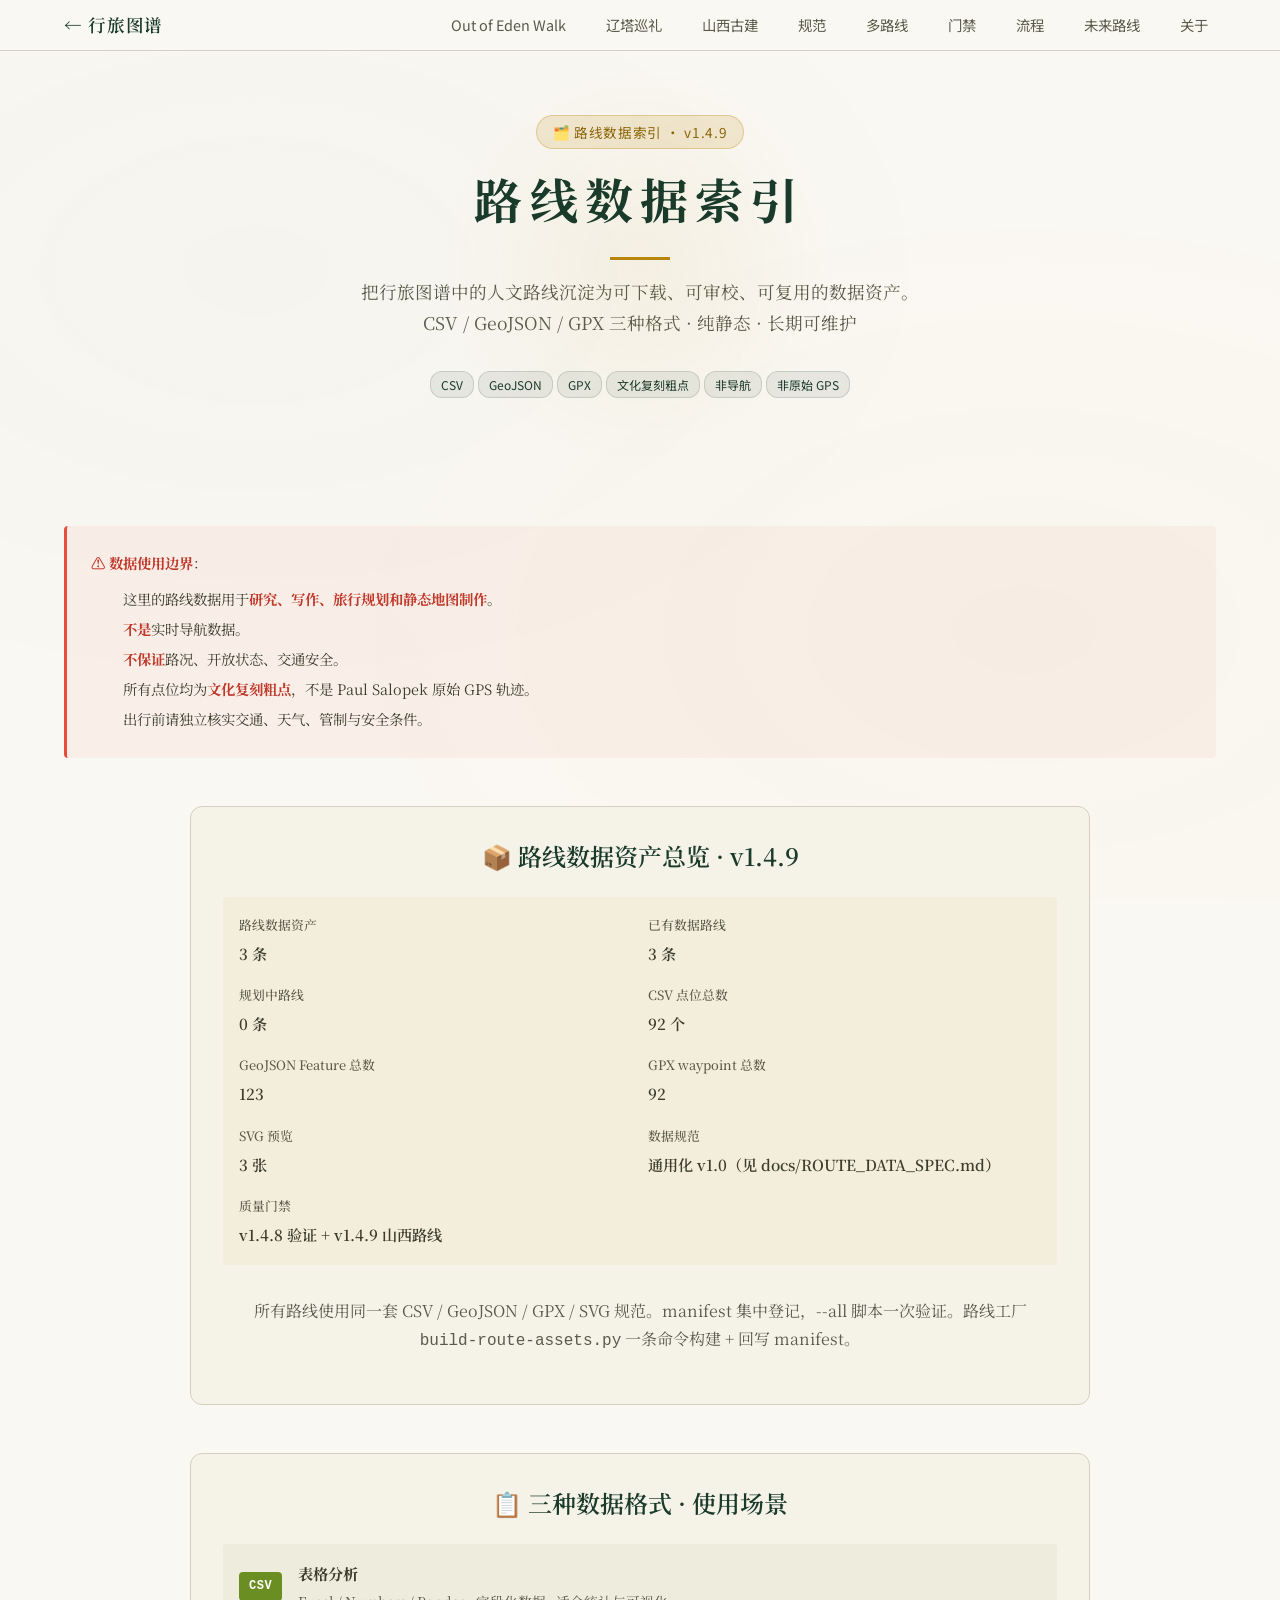
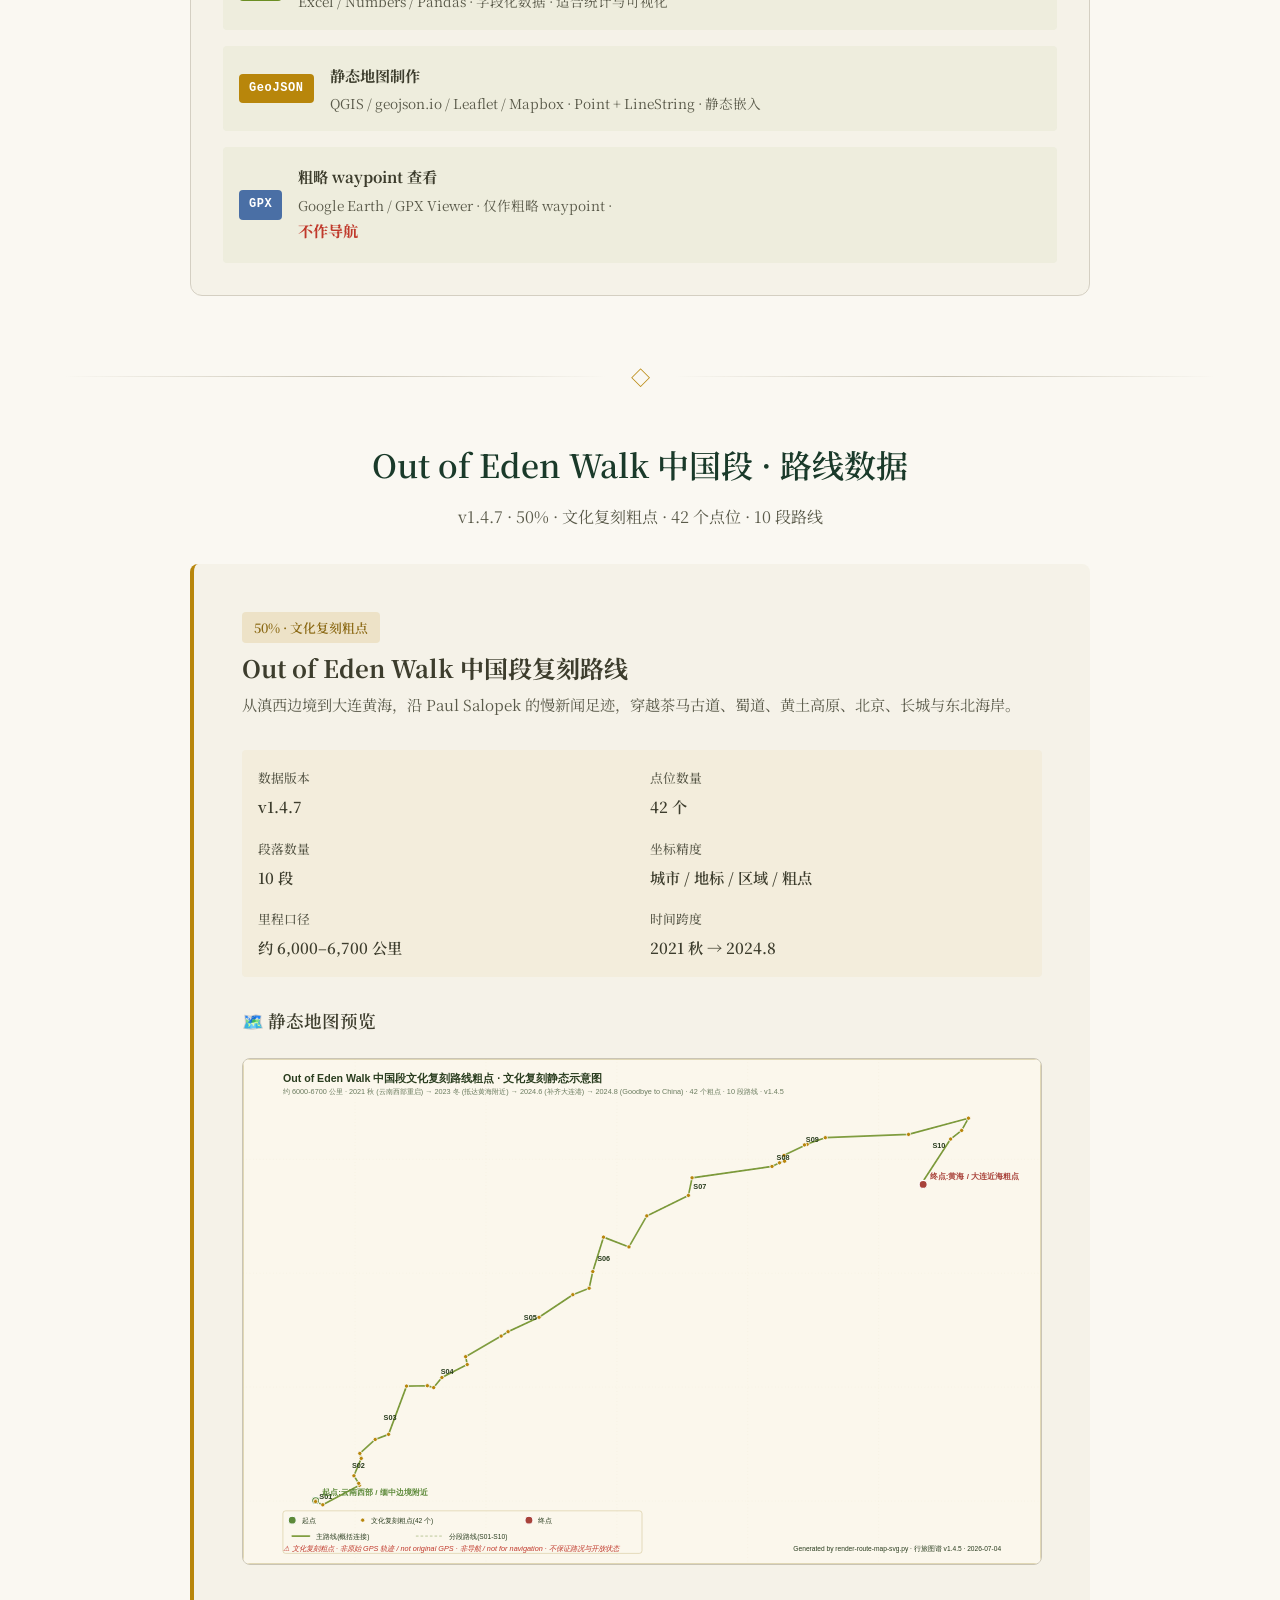
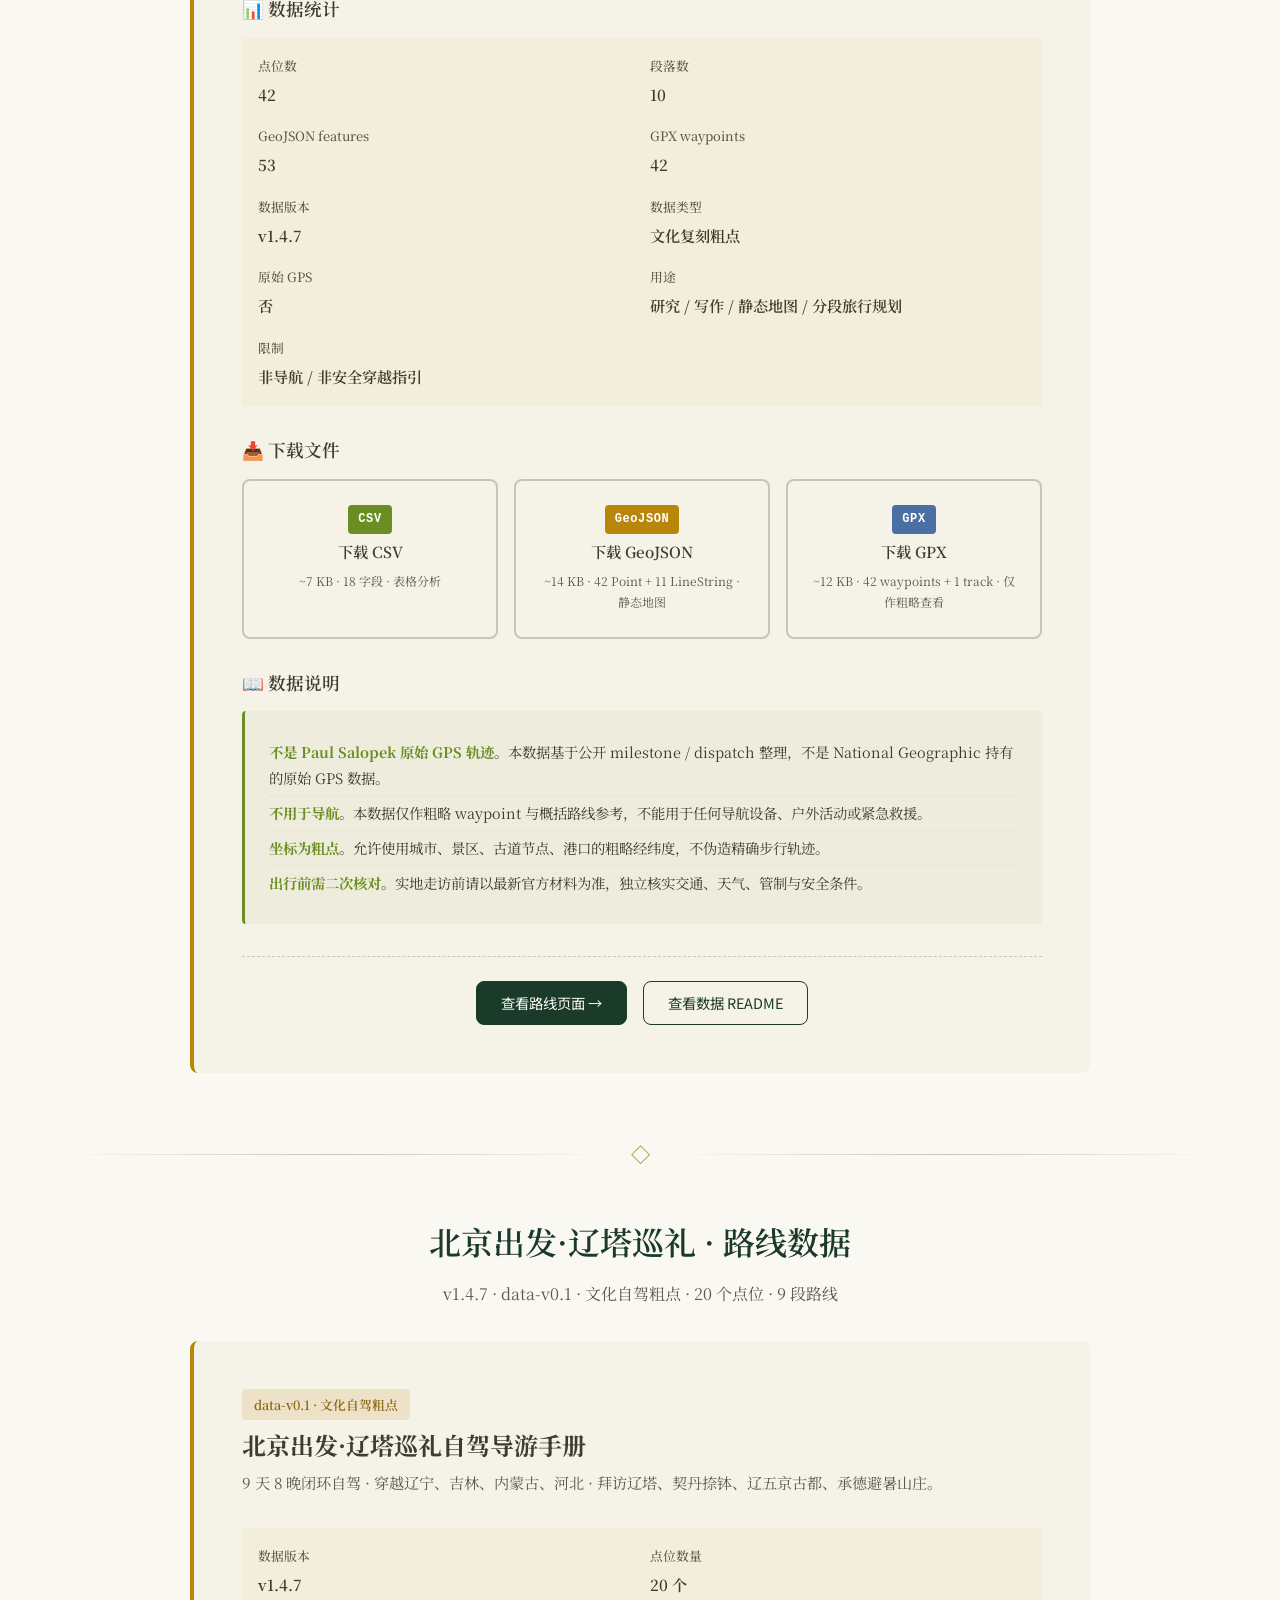
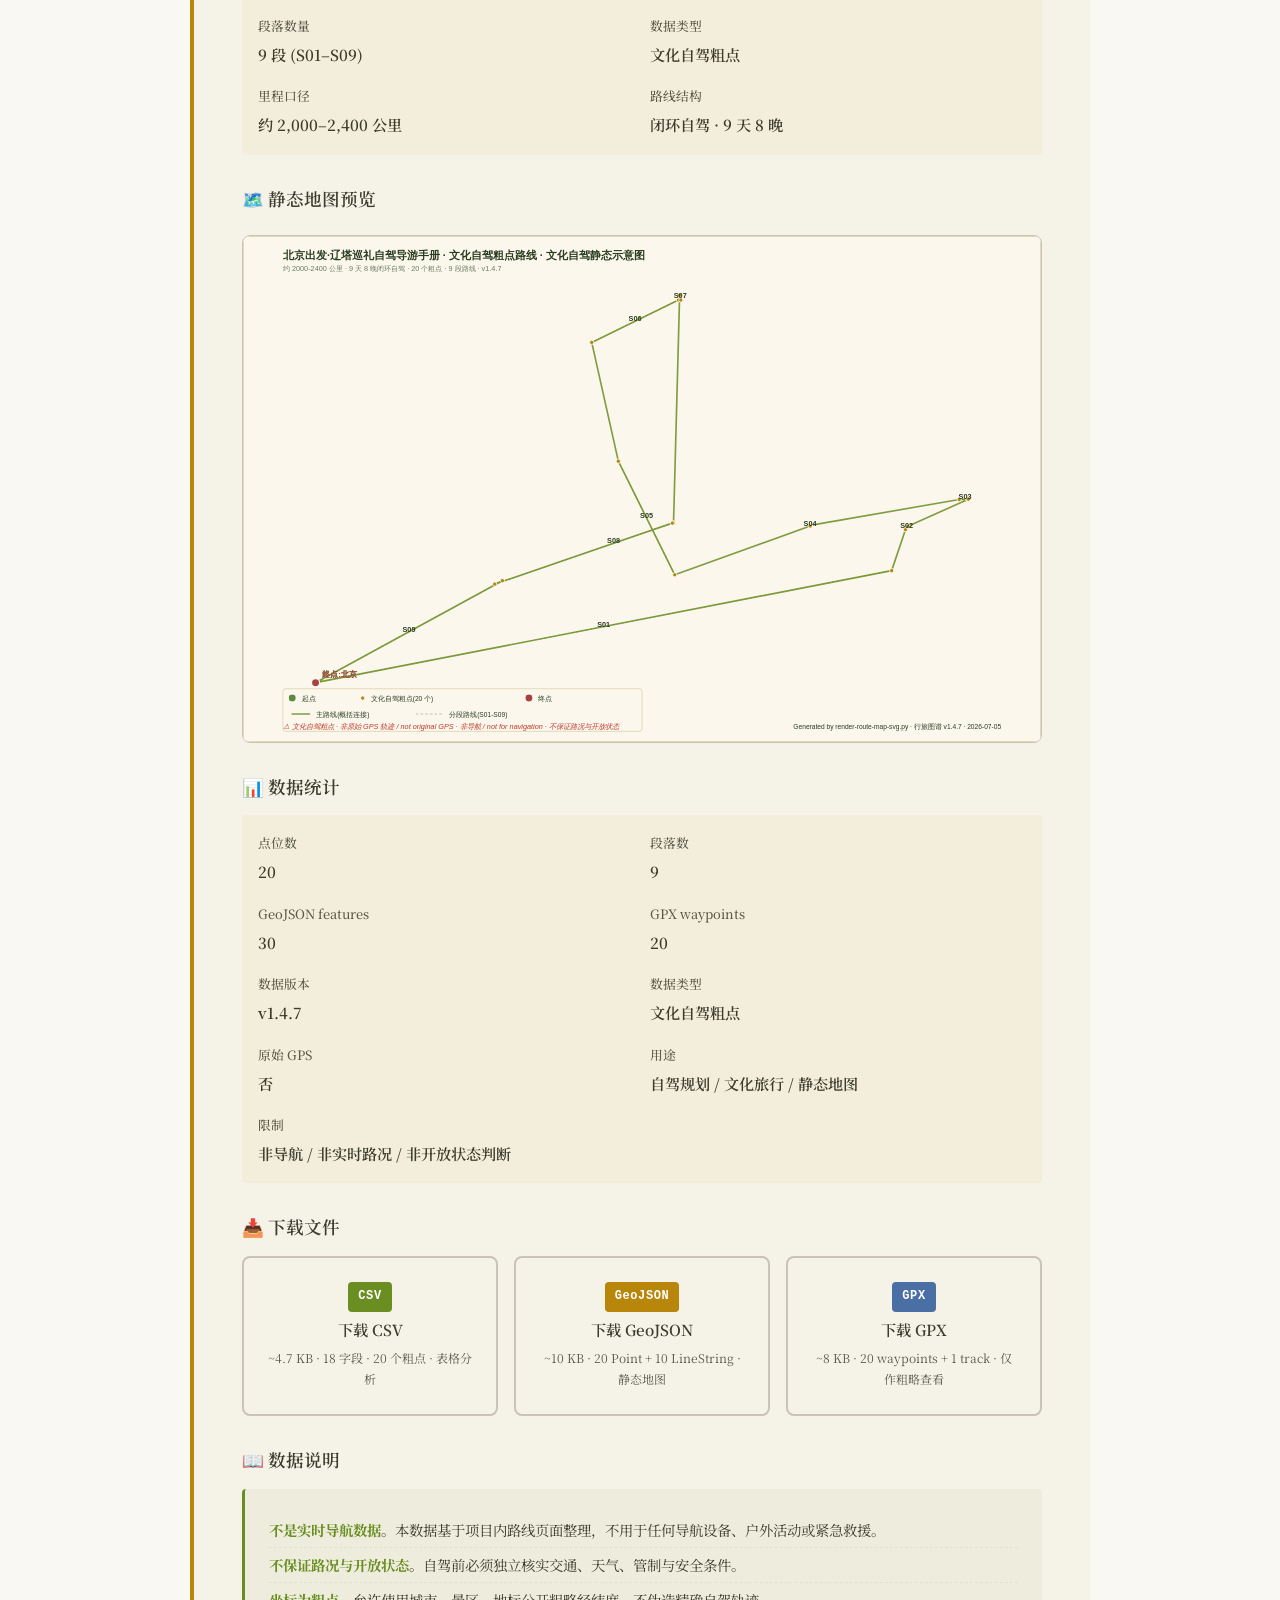
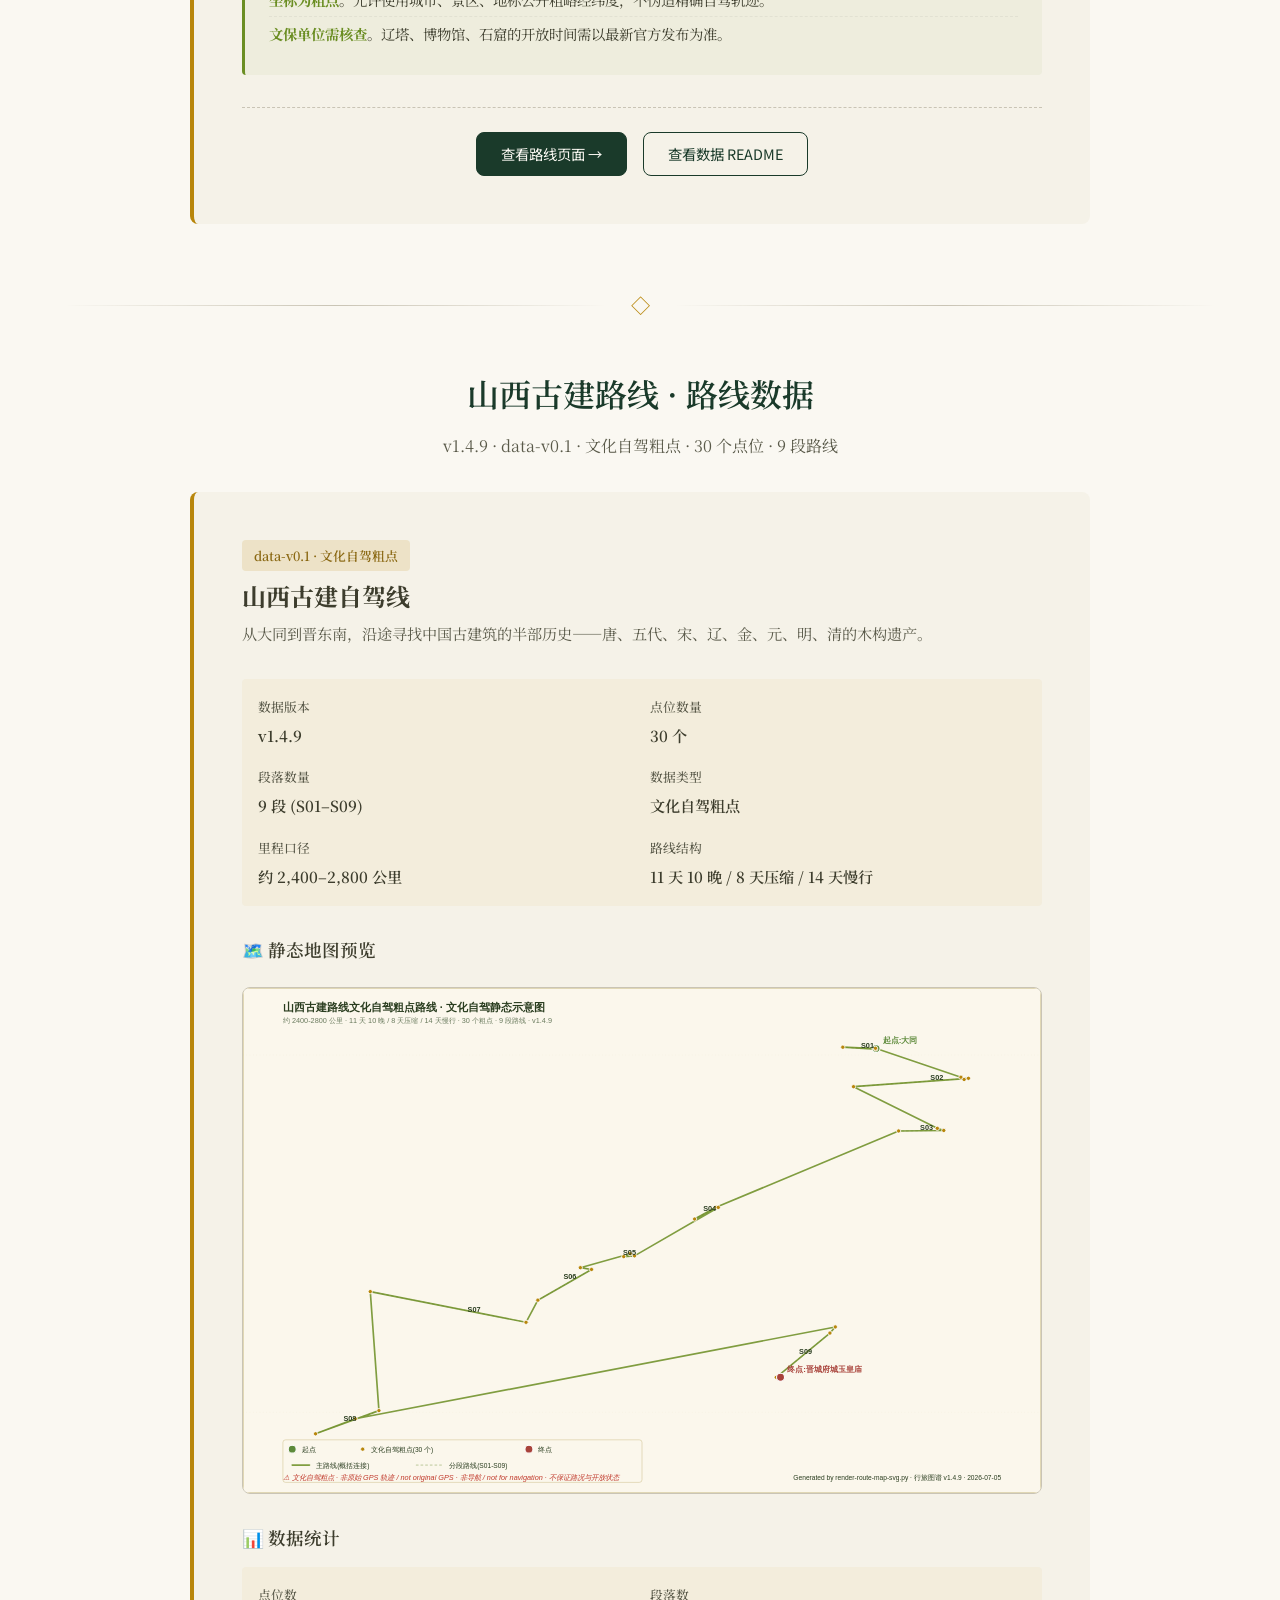
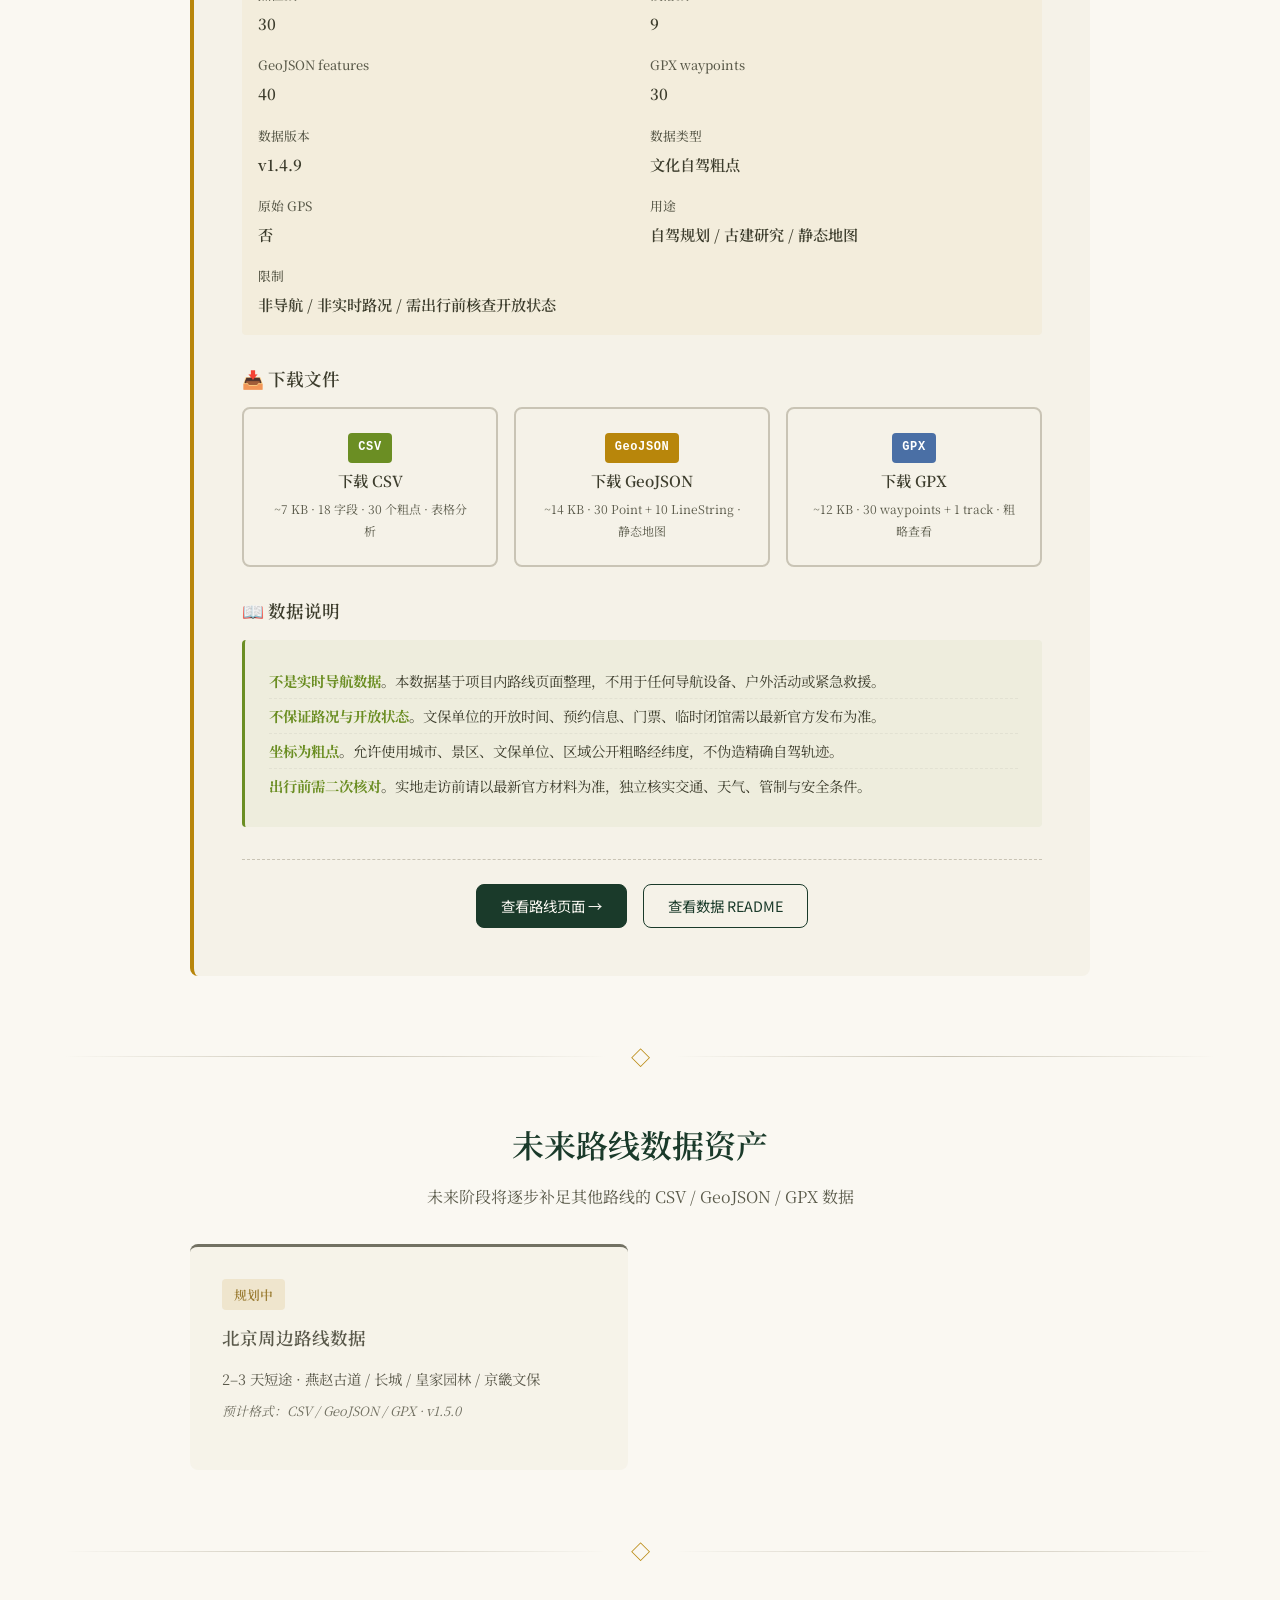
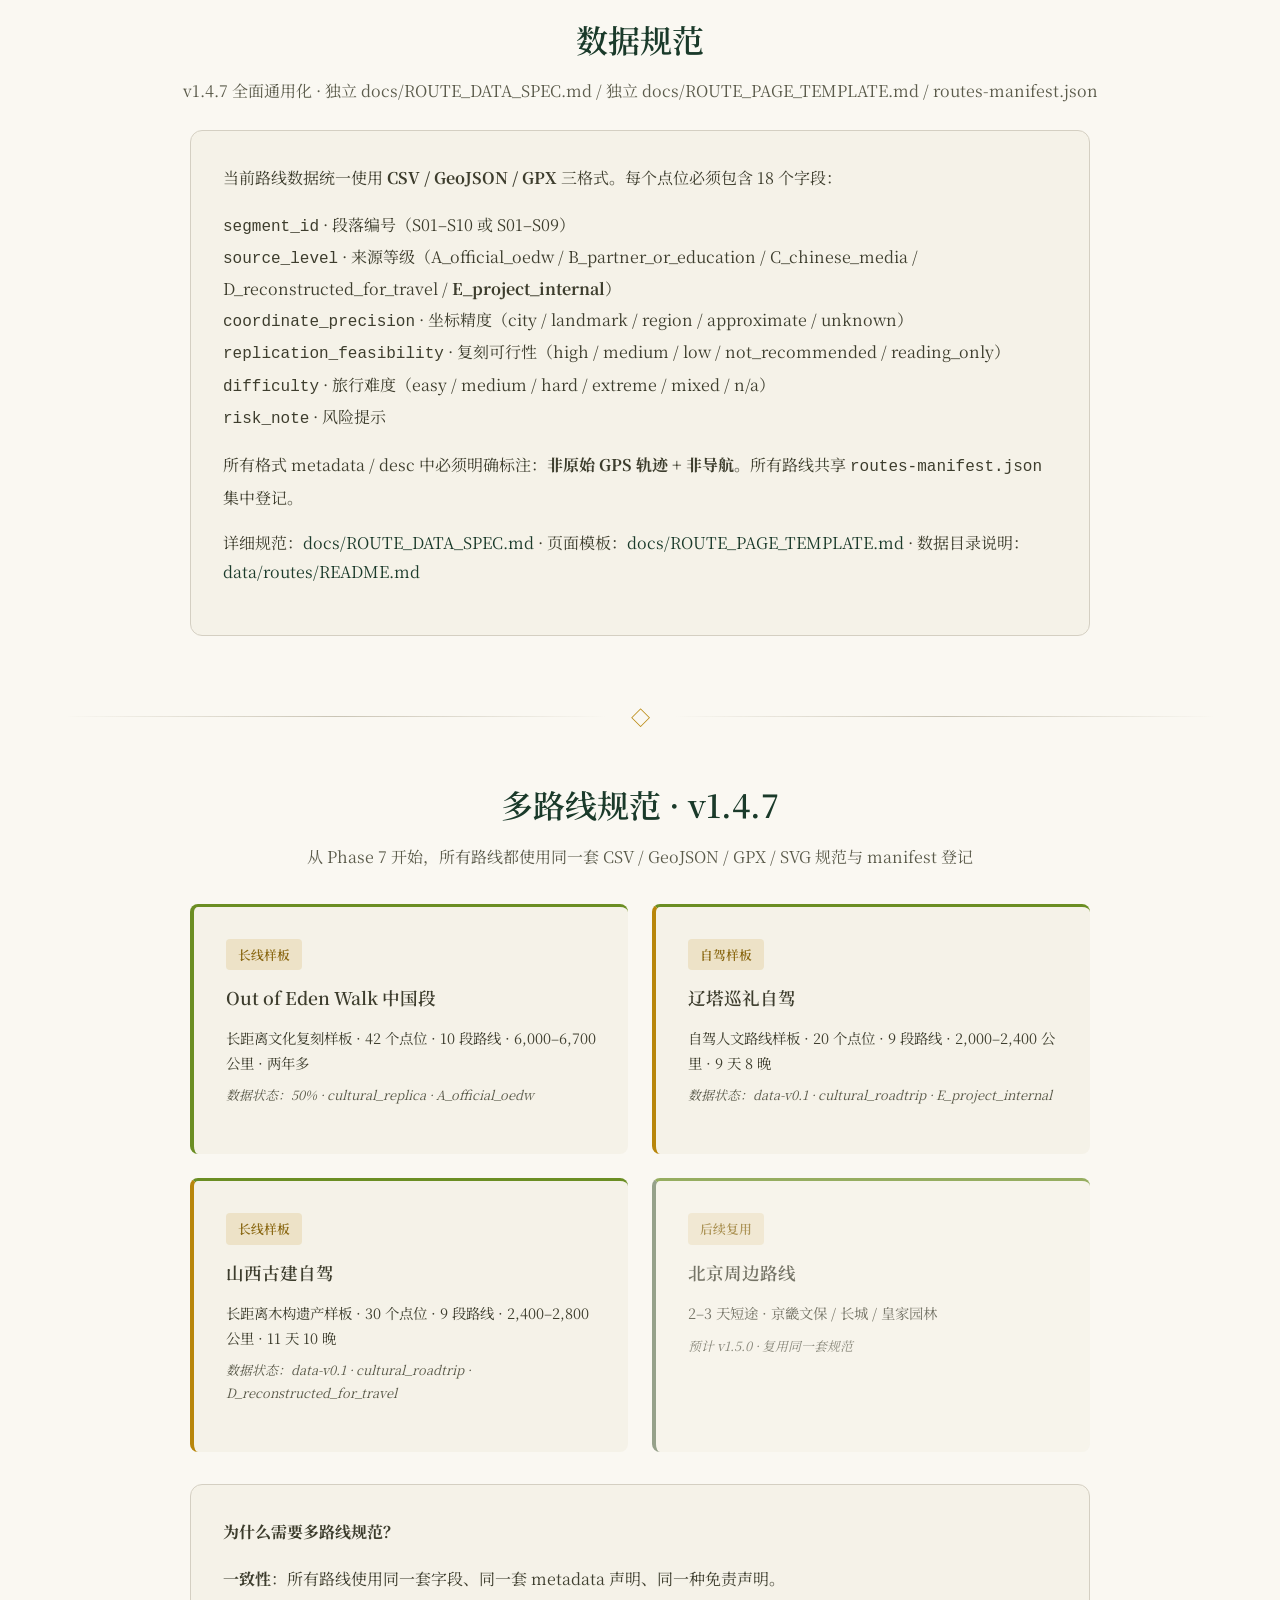
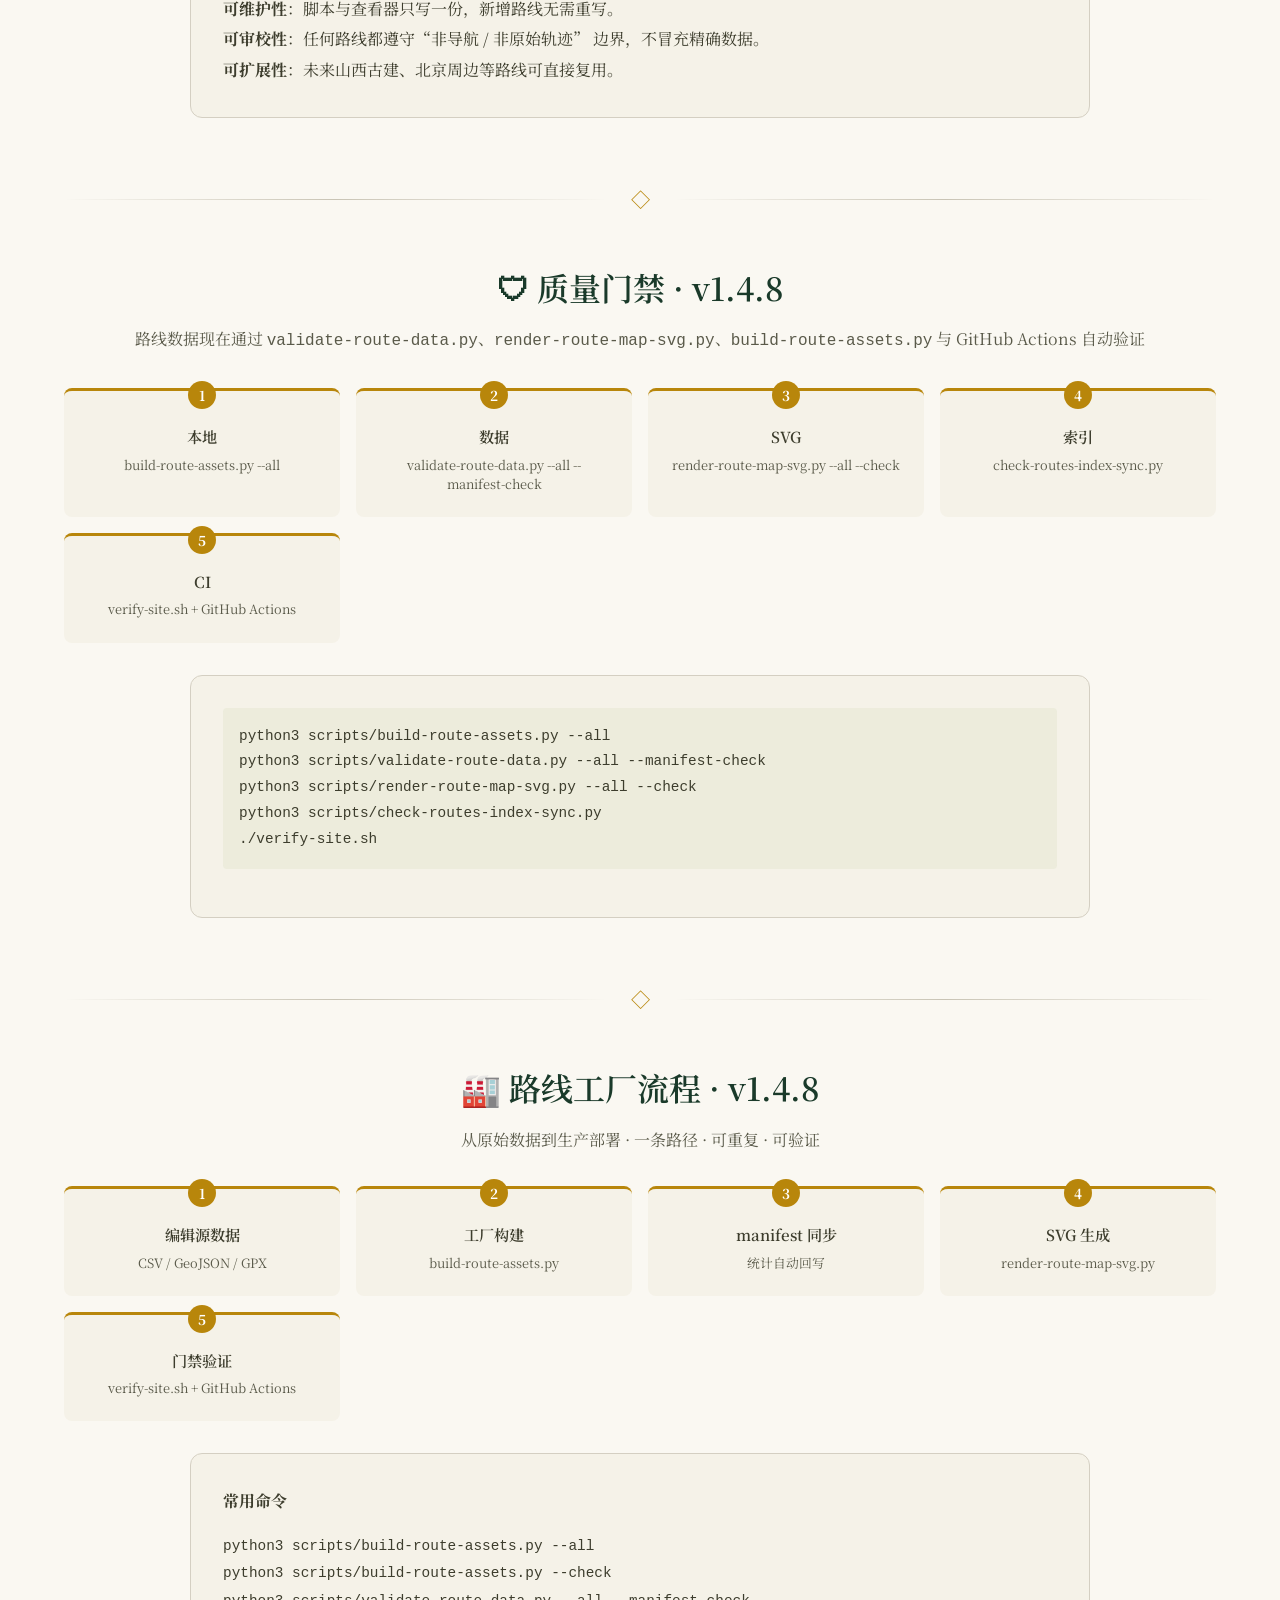
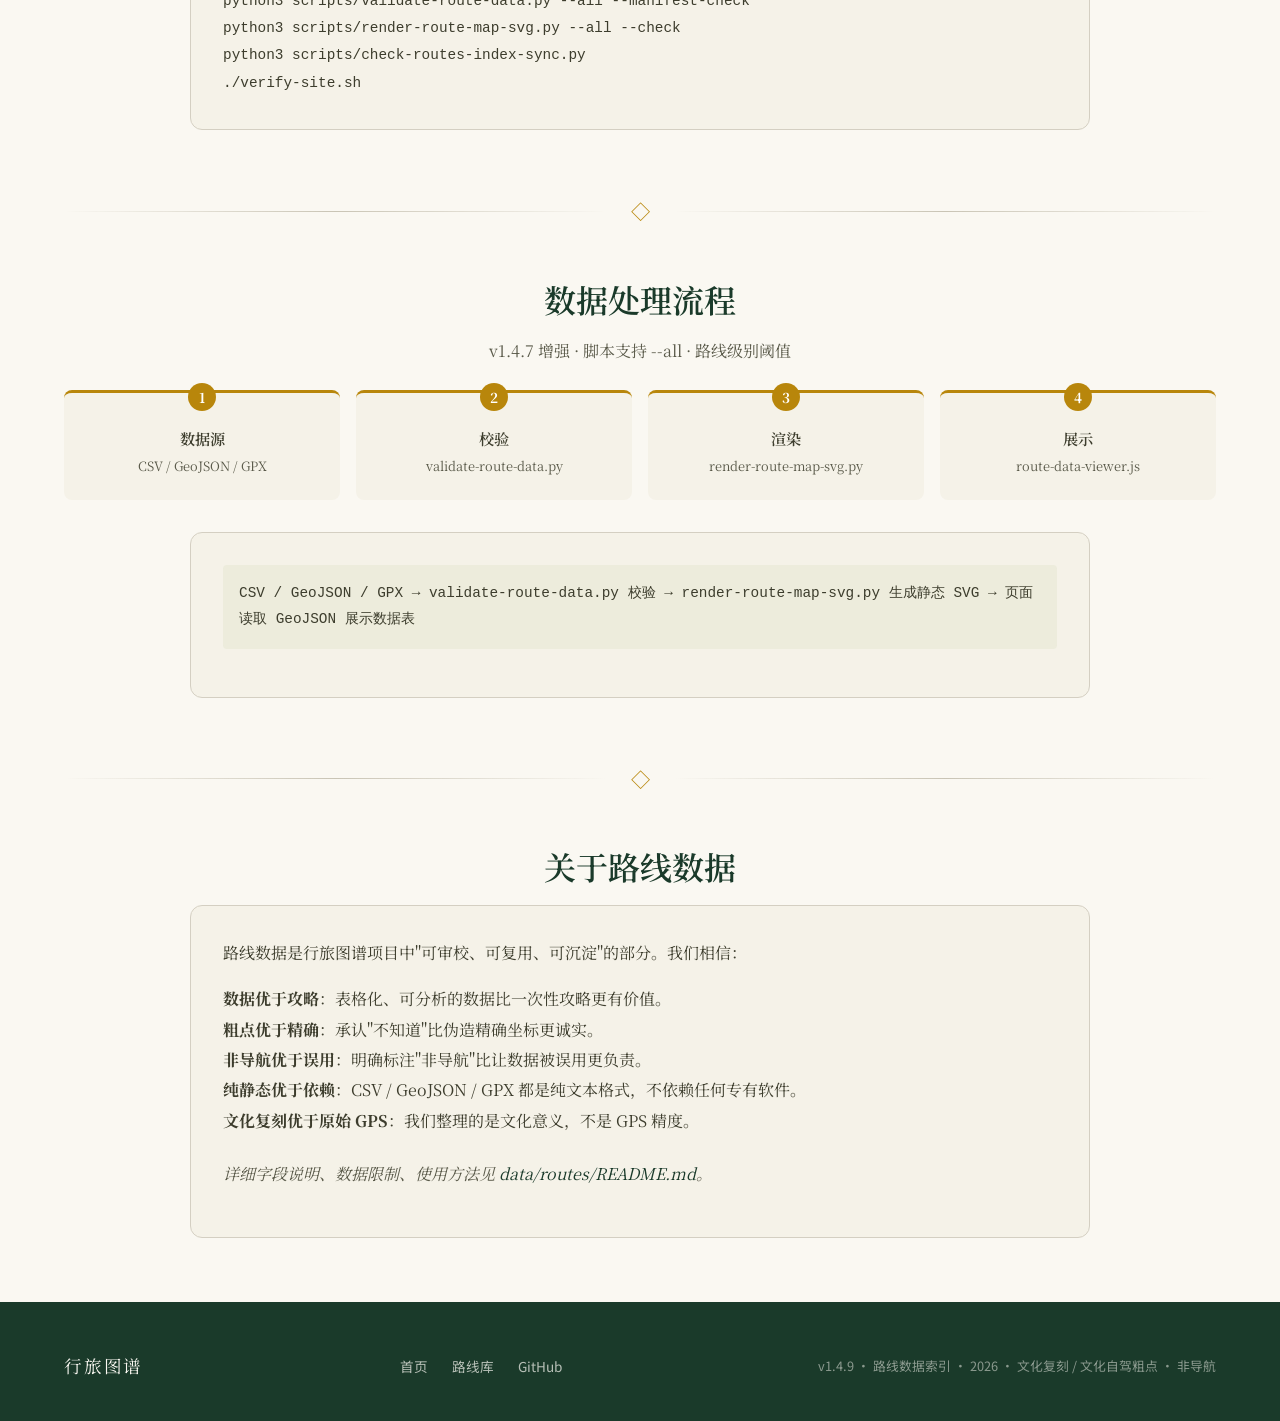
==== commit bd0c3f47: "Produce Shanxi ancient architecture route data" ====
--- a/routes/index.html
+++ b/routes/index.html
@@ -27,6 +27,7 @@
         <div class="nav-links">
           <a href="#oedw" class="nav-link">Out of Eden Walk</a>
           <a href="#liao-tower" class="nav-link">辽塔巡礼</a>
+          <a href="#shanxi" class="nav-link">山西古建</a>
           <a href="#spec" class="nav-link">规范</a>
           <a href="#multi-route" class="nav-link">多路线</a>
           <a href="#quality-gates" class="nav-link">门禁</a>
@@ -41,7 +42,7 @@
   <!-- Hero 首屏 -->
   <section class="hero">
     <div class="container">
-      <div class="trip-skeleton-badge">🗂️ 路线数据索引 · v1.4.8</div>
+      <div class="trip-skeleton-badge">🗂️ 路线数据索引 · v1.4.9</div>
       <h1 class="hero-title">路线数据索引</h1>
       <p class="hero-subtitle">把行旅图谱中的人文路线沉淀为可下载、可审校、可复用的数据资产。<br>CSV / GeoJSON / GPX 三种格式 · 纯静态 · 长期可维护</p>
       <div class="trip-tags" style="justify-content: center; margin-top: var(--space-xl);">
@@ -72,35 +73,35 @@
   <!-- 路线资产总览（v1.4.7 新增） -->
   <section class="container" style="margin-top: var(--space-2xl);">
     <div class="city-card" style="max-width: 900px; margin: 0 auto;">
-      <h3 class="text-center" style="margin-bottom: var(--space-lg);">📦 路线数据资产总览 · v1.4.8</h3>
+      <h3 class="text-center" style="margin-bottom: var(--space-lg);">📦 路线数据资产总览 · v1.4.9</h3>
       <div class="data-meta-list">
         <div class="data-meta-item">
           <span class="data-meta-label">路线数据资产</span>
-          <span class="data-meta-value">3 条（含 1 条规划中）</span>
+          <span class="data-meta-value">3 条</span>
         </div>
         <div class="data-meta-item">
           <span class="data-meta-label">已有数据路线</span>
-          <span class="data-meta-value">2 条</span>
+          <span class="data-meta-value">3 条</span>
         </div>
         <div class="data-meta-item">
           <span class="data-meta-label">规划中路线</span>
-          <span class="data-meta-value">1 条（planned-data）</span>
+          <span class="data-meta-value">0 条</span>
         </div>
         <div class="data-meta-item">
           <span class="data-meta-label">CSV 点位总数</span>
-          <span class="data-meta-value">62 个</span>
+          <span class="data-meta-value">92 个</span>
         </div>
         <div class="data-meta-item">
           <span class="data-meta-label">GeoJSON Feature 总数</span>
-          <span class="data-meta-value">83</span>
+          <span class="data-meta-value">123</span>
         </div>
         <div class="data-meta-item">
           <span class="data-meta-label">GPX waypoint 总数</span>
-          <span class="data-meta-value">62</span>
+          <span class="data-meta-value">92</span>
         </div>
         <div class="data-meta-item">
           <span class="data-meta-label">SVG 预览</span>
-          <span class="data-meta-value">2 张</span>
+          <span class="data-meta-value">3 张</span>
         </div>
         <div class="data-meta-item">
           <span class="data-meta-label">数据规范</span>
@@ -108,7 +109,7 @@
         </div>
         <div class="data-meta-item">
           <span class="data-meta-label">质量门禁</span>
-          <span class="data-meta-value">v1.4.8 新增 · 验证脚本 + GitHub Actions</span>
+          <span class="data-meta-value">v1.4.8 验证 + v1.4.9 山西路线</span>
         </div>
       </div>
       <p style="margin-top: var(--space-md); text-align: center; color: var(--color-text-secondary);">
@@ -397,6 +398,131 @@
     </div>
   </section>
 
+  <!-- 山西古建 · 路线数据（v1.4.9 新增） -->
+  <section id="shanxi" class="container" style="margin-top: var(--space-3xl);">
+    <div class="section-divider">
+      <span class="section-divider-icon">◇</span>
+    </div>
+    <h2 class="text-center" style="margin-bottom: var(--space-md);">山西古建路线 · 路线数据</h2>
+    <p style="text-align: center; color: var(--color-text-secondary); margin-bottom: var(--space-xl);">
+      v1.4.9 · data-v0.1 · 文化自驾粗点 · 30 个点位 · 9 段路线
+    </p>
+
+    <div class="route-data-card">
+      <div class="route-data-header">
+        <div class="route-data-title-block">
+          <div class="data-status-badge">data-v0.1 · 文化自驾粗点</div>
+          <h3 class="route-data-title">山西古建自驾线</h3>
+          <p class="route-data-subtitle">从大同到晋东南，沿途寻找中国古建筑的半部历史——唐、五代、宋、辽、金、元、明、清的木构遗产。</p>
+        </div>
+      </div>
+
+      <div class="data-meta-list">
+        <div class="data-meta-item">
+          <span class="data-meta-label">数据版本</span>
+          <span class="data-meta-value">v1.4.9</span>
+        </div>
+        <div class="data-meta-item">
+          <span class="data-meta-label">点位数量</span>
+          <span class="data-meta-value">30 个</span>
+        </div>
+        <div class="data-meta-item">
+          <span class="data-meta-label">段落数量</span>
+          <span class="data-meta-value">9 段 (S01–S09)</span>
+        </div>
+        <div class="data-meta-item">
+          <span class="data-meta-label">数据类型</span>
+          <span class="data-meta-value">文化自驾粗点</span>
+        </div>
+        <div class="data-meta-item">
+          <span class="data-meta-label">里程口径</span>
+          <span class="data-meta-value">约 2,400–2,800 公里</span>
+        </div>
+        <div class="data-meta-item">
+          <span class="data-meta-label">路线结构</span>
+          <span class="data-meta-value">11 天 10 晚 / 8 天压缩 / 14 天慢行</span>
+        </div>
+      </div>
+
+      <h4 class="route-data-section-title">🗺️ 静态地图预览</h4>
+      <div class="route-map-preview">
+        <img src="../assets/img/routes/shanxi-ancient-architecture-map.svg" alt="山西古建路线文化自驾粗点路线预览">
+      </div>
+
+      <h4 class="route-data-section-title">📊 数据统计</h4>
+      <div class="data-meta-list">
+        <div class="data-meta-item">
+          <span class="data-meta-label">点位数</span>
+          <span class="data-meta-value">30</span>
+        </div>
+        <div class="data-meta-item">
+          <span class="data-meta-label">段落数</span>
+          <span class="data-meta-value">9</span>
+        </div>
+        <div class="data-meta-item">
+          <span class="data-meta-label">GeoJSON features</span>
+          <span class="data-meta-value">40</span>
+        </div>
+        <div class="data-meta-item">
+          <span class="data-meta-label">GPX waypoints</span>
+          <span class="data-meta-value">30</span>
+        </div>
+        <div class="data-meta-item">
+          <span class="data-meta-label">数据版本</span>
+          <span class="data-meta-value">v1.4.9</span>
+        </div>
+        <div class="data-meta-item">
+          <span class="data-meta-label">数据类型</span>
+          <span class="data-meta-value">文化自驾粗点</span>
+        </div>
+        <div class="data-meta-item">
+          <span class="data-meta-label">原始 GPS</span>
+          <span class="data-meta-value">否</span>
+        </div>
+        <div class="data-meta-item">
+          <span class="data-meta-label">用途</span>
+          <span class="data-meta-value">自驾规划 / 古建研究 / 静态地图</span>
+        </div>
+        <div class="data-meta-item">
+          <span class="data-meta-label">限制</span>
+          <span class="data-meta-value">非导航 / 非实时路况 / 需出行前核查开放状态</span>
+        </div>
+      </div>
+
+      <h4 class="route-data-section-title">📥 下载文件</h4>
+      <div class="route-data-downloads">
+        <a href="../data/routes/shanxi-ancient-architecture.csv" class="route-data-button" download>
+          <span class="data-format-badge data-format-csv">CSV</span>
+          <span class="route-data-button-label">下载 CSV</span>
+          <span class="route-data-button-meta">~7 KB · 18 字段 · 30 个粗点 · 表格分析</span>
+        </a>
+        <a href="../data/routes/shanxi-ancient-architecture.geojson" class="route-data-button" download>
+          <span class="data-format-badge data-format-geojson">GeoJSON</span>
+          <span class="route-data-button-label">下载 GeoJSON</span>
+          <span class="route-data-button-meta">~14 KB · 30 Point + 10 LineString · 静态地图</span>
+        </a>
+        <a href="../data/routes/shanxi-ancient-architecture.gpx" class="route-data-button" download>
+          <span class="data-format-badge data-format-gpx">GPX</span>
+          <span class="route-data-button-label">下载 GPX</span>
+          <span class="route-data-button-meta">~12 KB · 30 waypoints + 1 track · 粗略查看</span>
+        </a>
+      </div>
+
+      <h4 class="route-data-section-title">📖 数据说明</h4>
+      <ul class="data-disclaimer-list">
+        <li><strong>不是实时导航数据</strong>。本数据基于项目内路线页面整理，不用于任何导航设备、户外活动或紧急救援。</li>
+        <li><strong>不保证路况与开放状态</strong>。文保单位的开放时间、预约信息、门票、临时闭馆需以最新官方发布为准。</li>
+        <li><strong>坐标为粗点</strong>。允许使用城市、景区、文保单位、区域公开粗略经纬度，不伪造精确自驾轨迹。</li>
+        <li><strong>出行前需二次核对</strong>。实地走访前请以最新官方材料为准，独立核实交通、天气、管制与安全条件。</li>
+      </ul>
+
+      <div class="route-data-cta">
+        <a href="../trips/shanxi-ancient-architecture-roadtrip/" class="btn btn-primary">查看路线页面 →</a>
+        <a href="../data/routes/README.md" class="btn btn-outline">查看数据 README</a>
+      </div>
+    </div>
+  </section>
+
   <!-- 未来路线 -->
   <section id="future" class="container" style="margin-top: var(--space-3xl);">
     <div class="section-divider">
@@ -408,13 +534,6 @@
     </p>
 
     <div class="data-index-grid">
-      <div class="data-index-card data-index-planning" id="shanxi-ancient-architecture">
-        <div class="data-status-badge">planned-data · 规划中</div>
-        <h4 class="data-index-title">山西古建路线</h4>
-        <p class="data-index-desc">11 天 10 晚 · 山西古建 · 云冈 / 应县木塔 / 佛光寺 / 南禅寺 / 晋祠</p>
-        <p class="data-index-meta">数据资产：规划中 · 将作为第三条路线数据资产，后续接入 CSV / GeoJSON / GPX / SVG</p>
-        <p class="data-index-meta">slug: shanxi-ancient-architecture · status: planned-data</p>
-      </div>
       <div class="data-index-card data-index-planning">
         <div class="data-status-badge">规划中</div>
         <h4 class="data-index-title">北京周边路线数据</h4>
@@ -475,11 +594,11 @@
         <p class="data-index-desc">自驾人文路线样板 · 20 个点位 · 9 段路线 · 2,000–2,400 公里 · 9 天 8 晚</p>
         <p class="data-index-meta">数据状态：data-v0.1 · cultural_roadtrip · E_project_internal</p>
       </div>
-      <div class="data-index-card" style="border-left: 4px solid #6b7c5f; opacity: 0.7;">
-        <div class="data-status-badge">后续复用</div>
-        <h4 class="data-index-title">山西古建路线</h4>
-        <p class="data-index-desc">11 天 10 晚 · 山西古建路线数据</p>
-        <p class="data-index-meta">预计 v1.5.0 · 复用同一套规范</p>
+      <div class="data-index-card" style="border-left: 4px solid #b8860b;">
+        <div class="data-status-badge">长线样板</div>
+        <h4 class="data-index-title">山西古建自驾</h4>
+        <p class="data-index-desc">长距离木构遗产样板 · 30 个点位 · 9 段路线 · 2,400–2,800 公里 · 11 天 10 晚</p>
+        <p class="data-index-meta">数据状态：data-v0.1 · cultural_roadtrip · D_reconstructed_for_travel</p>
       </div>
       <div class="data-index-card" style="border-left: 4px solid #6b7c5f; opacity: 0.7;">
         <div class="data-status-badge">后续复用</div>
@@ -671,7 +790,7 @@
           <a href="../index.html#trips" class="footer-link">路线库</a>
           <a href="https://github.com/conanxin/culture-roadtrip-atlas" class="footer-link" target="_blank">GitHub</a>
         </div>
-        <div class="footer-credit">v1.4.8 · 路线数据索引 · 2026 · 文化复刻 / 文化自驾粗点 · 非导航</div>
+        <div class="footer-credit">v1.4.9 · 路线数据索引 · 2026 · 文化复刻 / 文化自驾粗点 · 非导航</div>
       </div>
     </div>
   </footer>
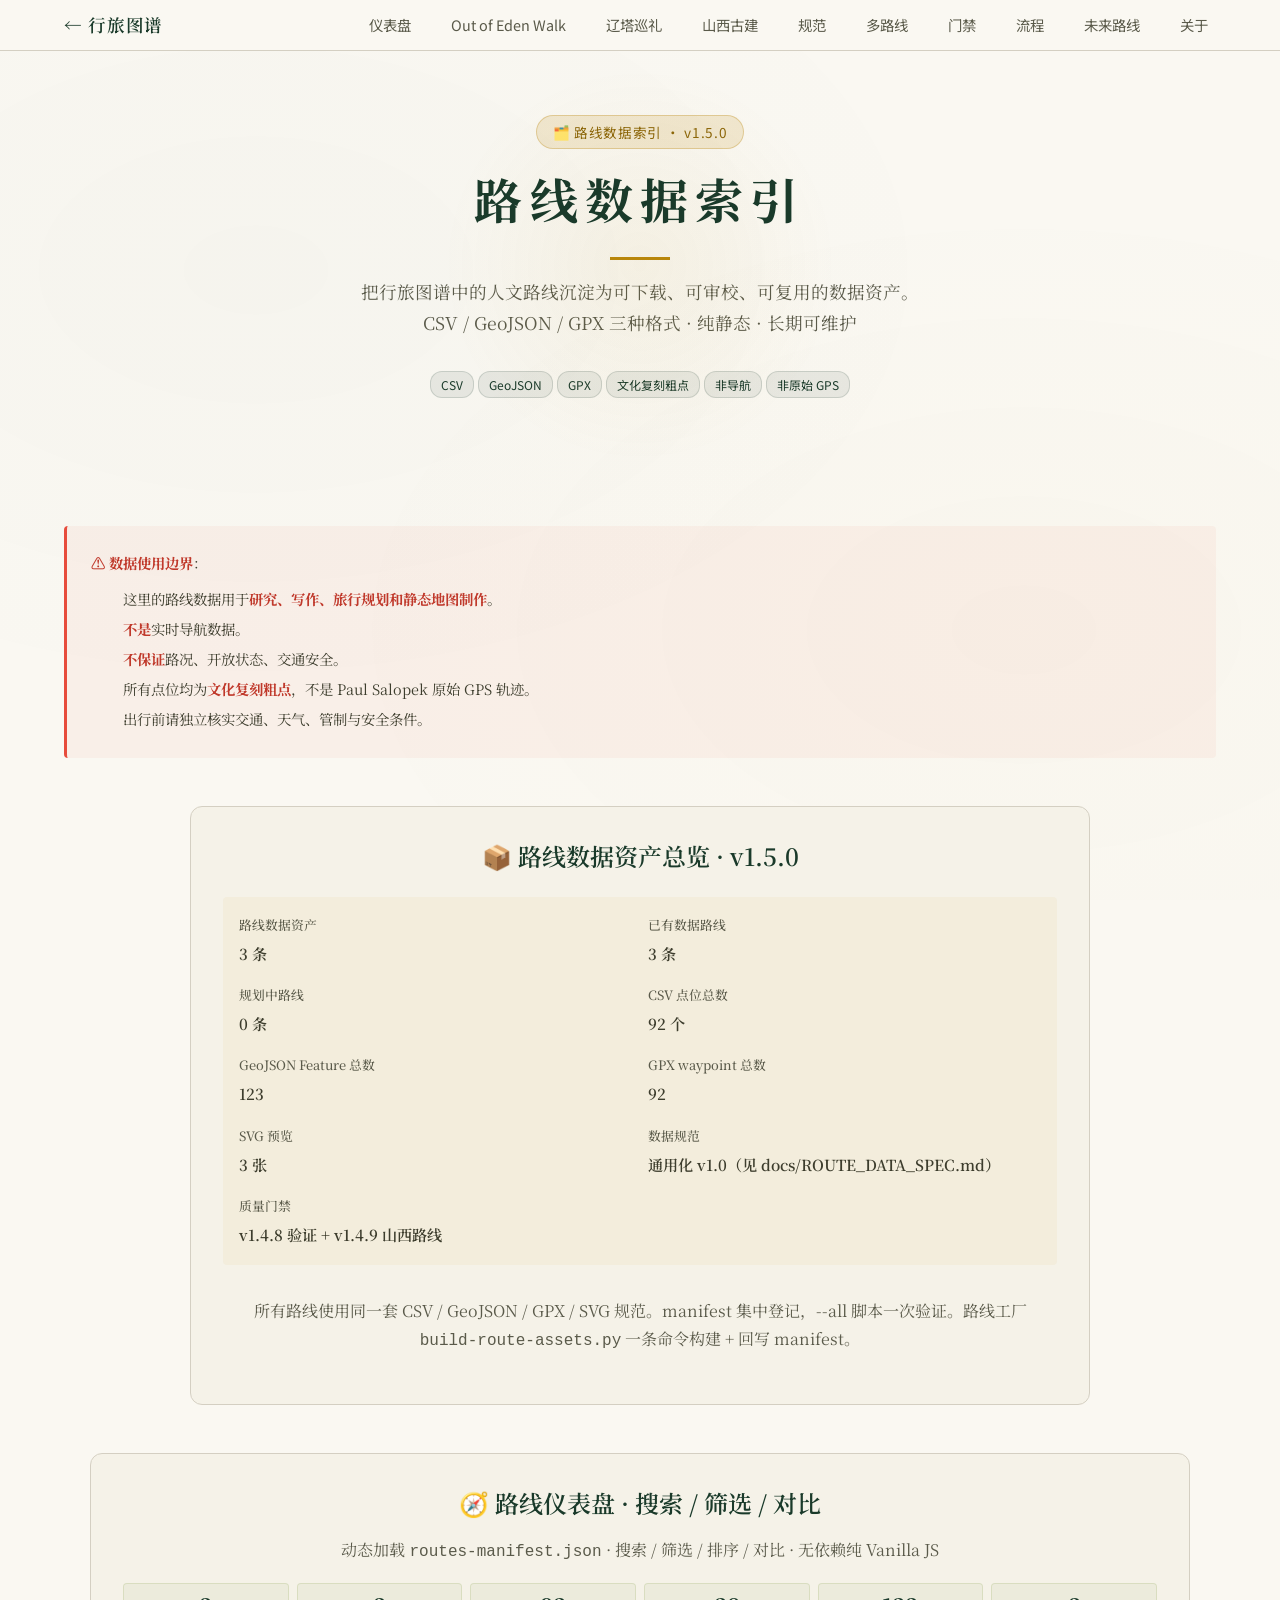
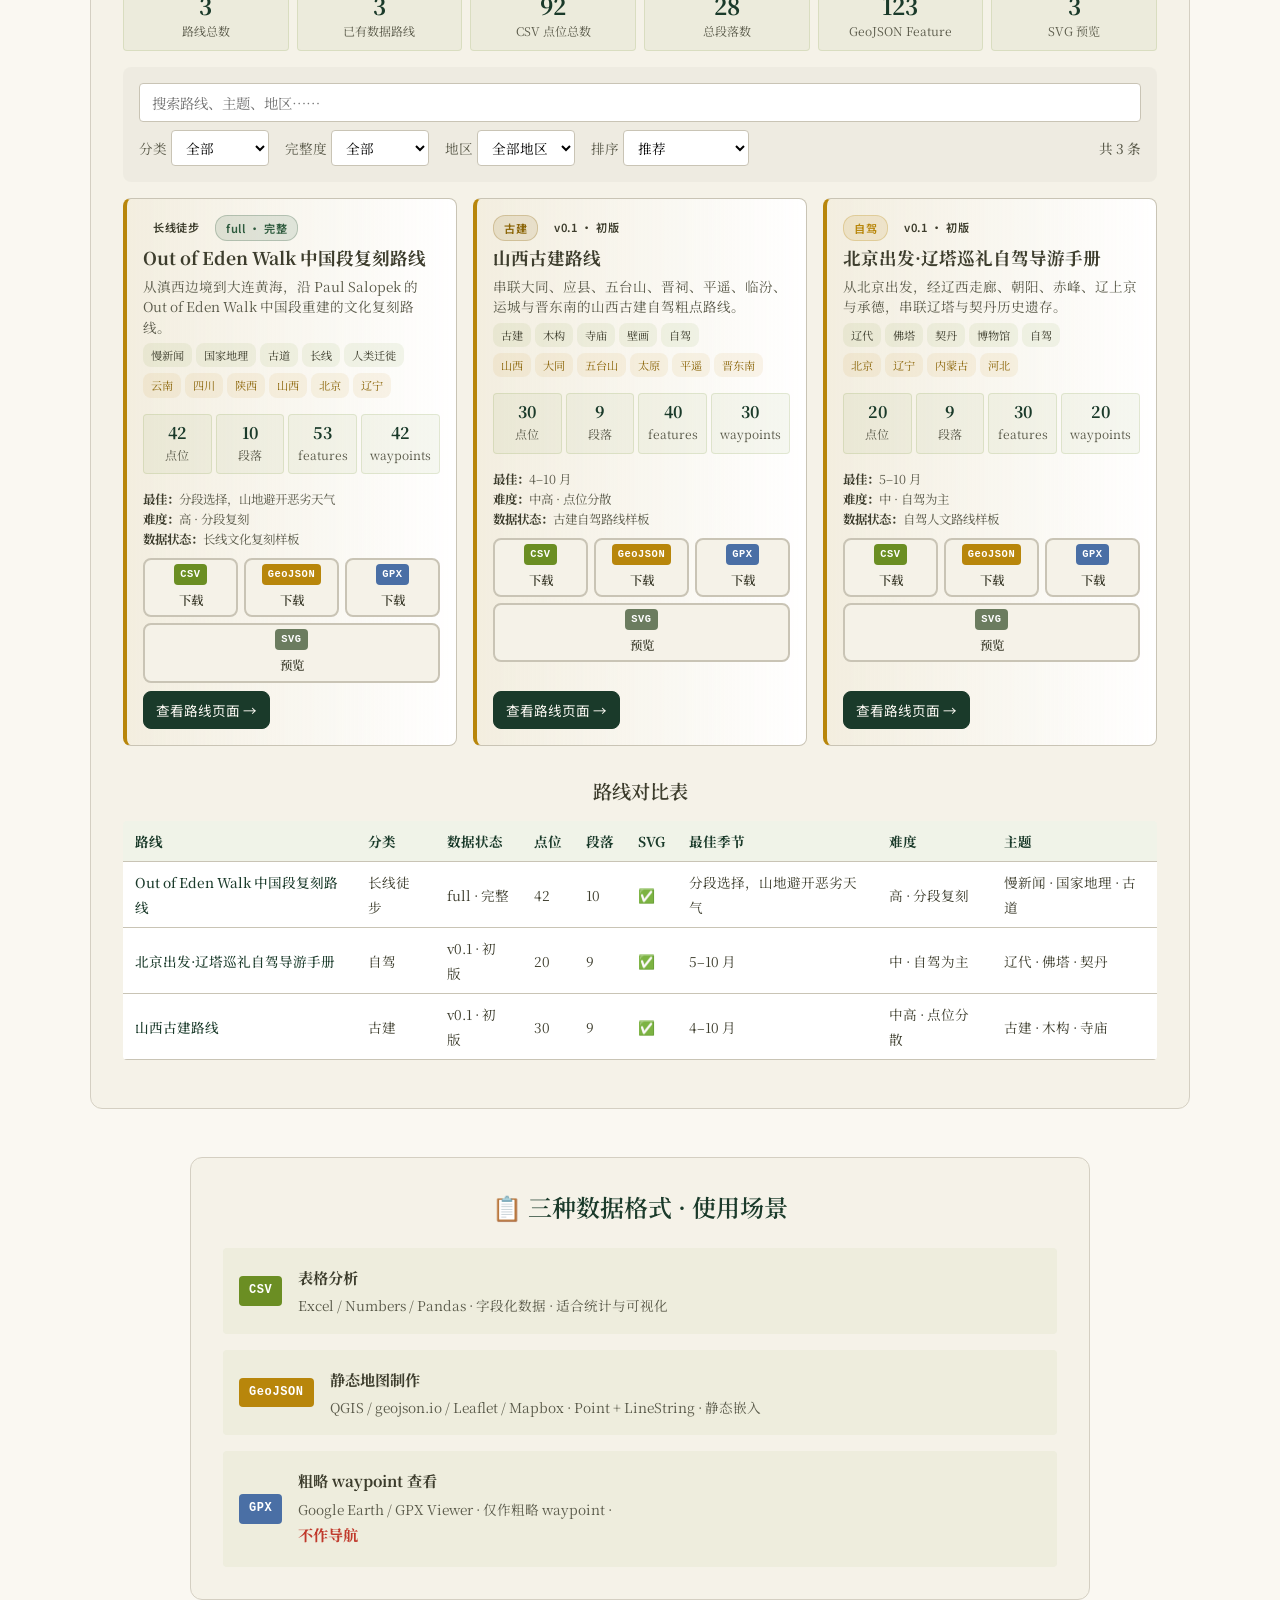
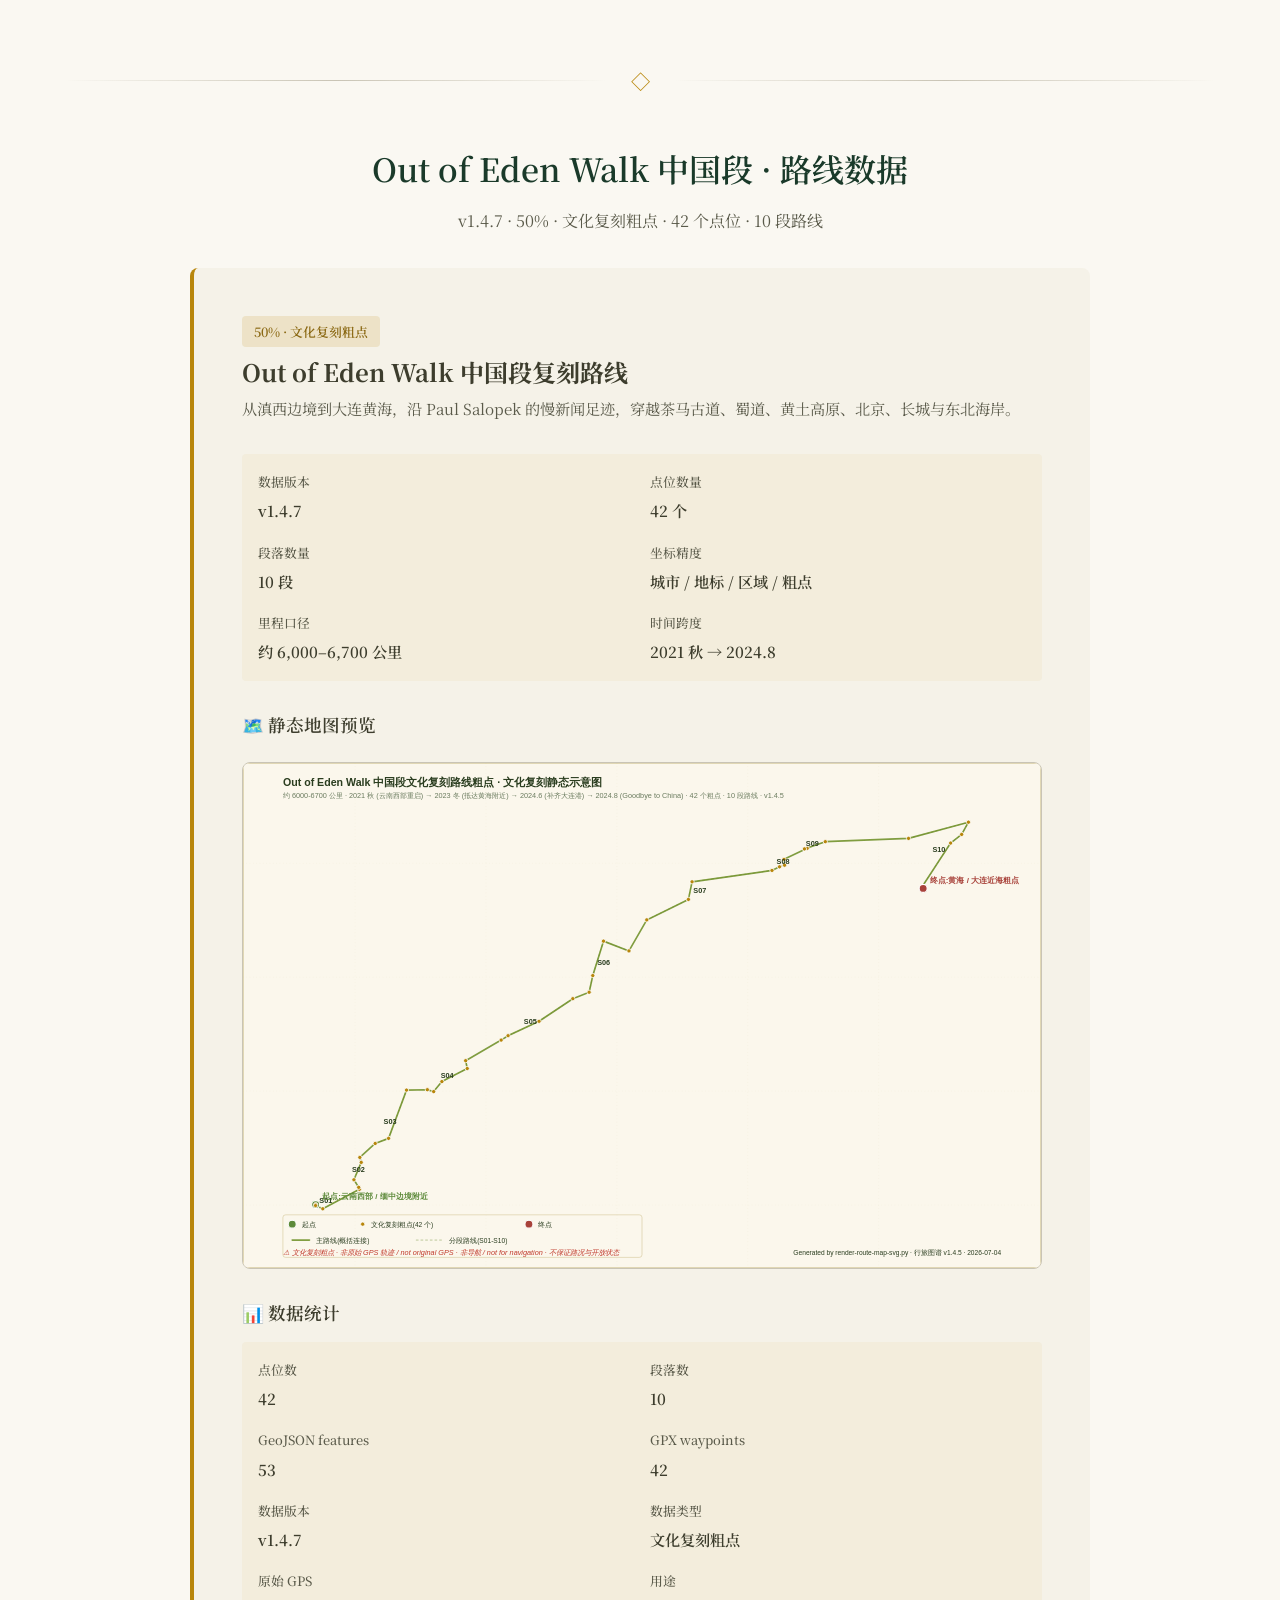
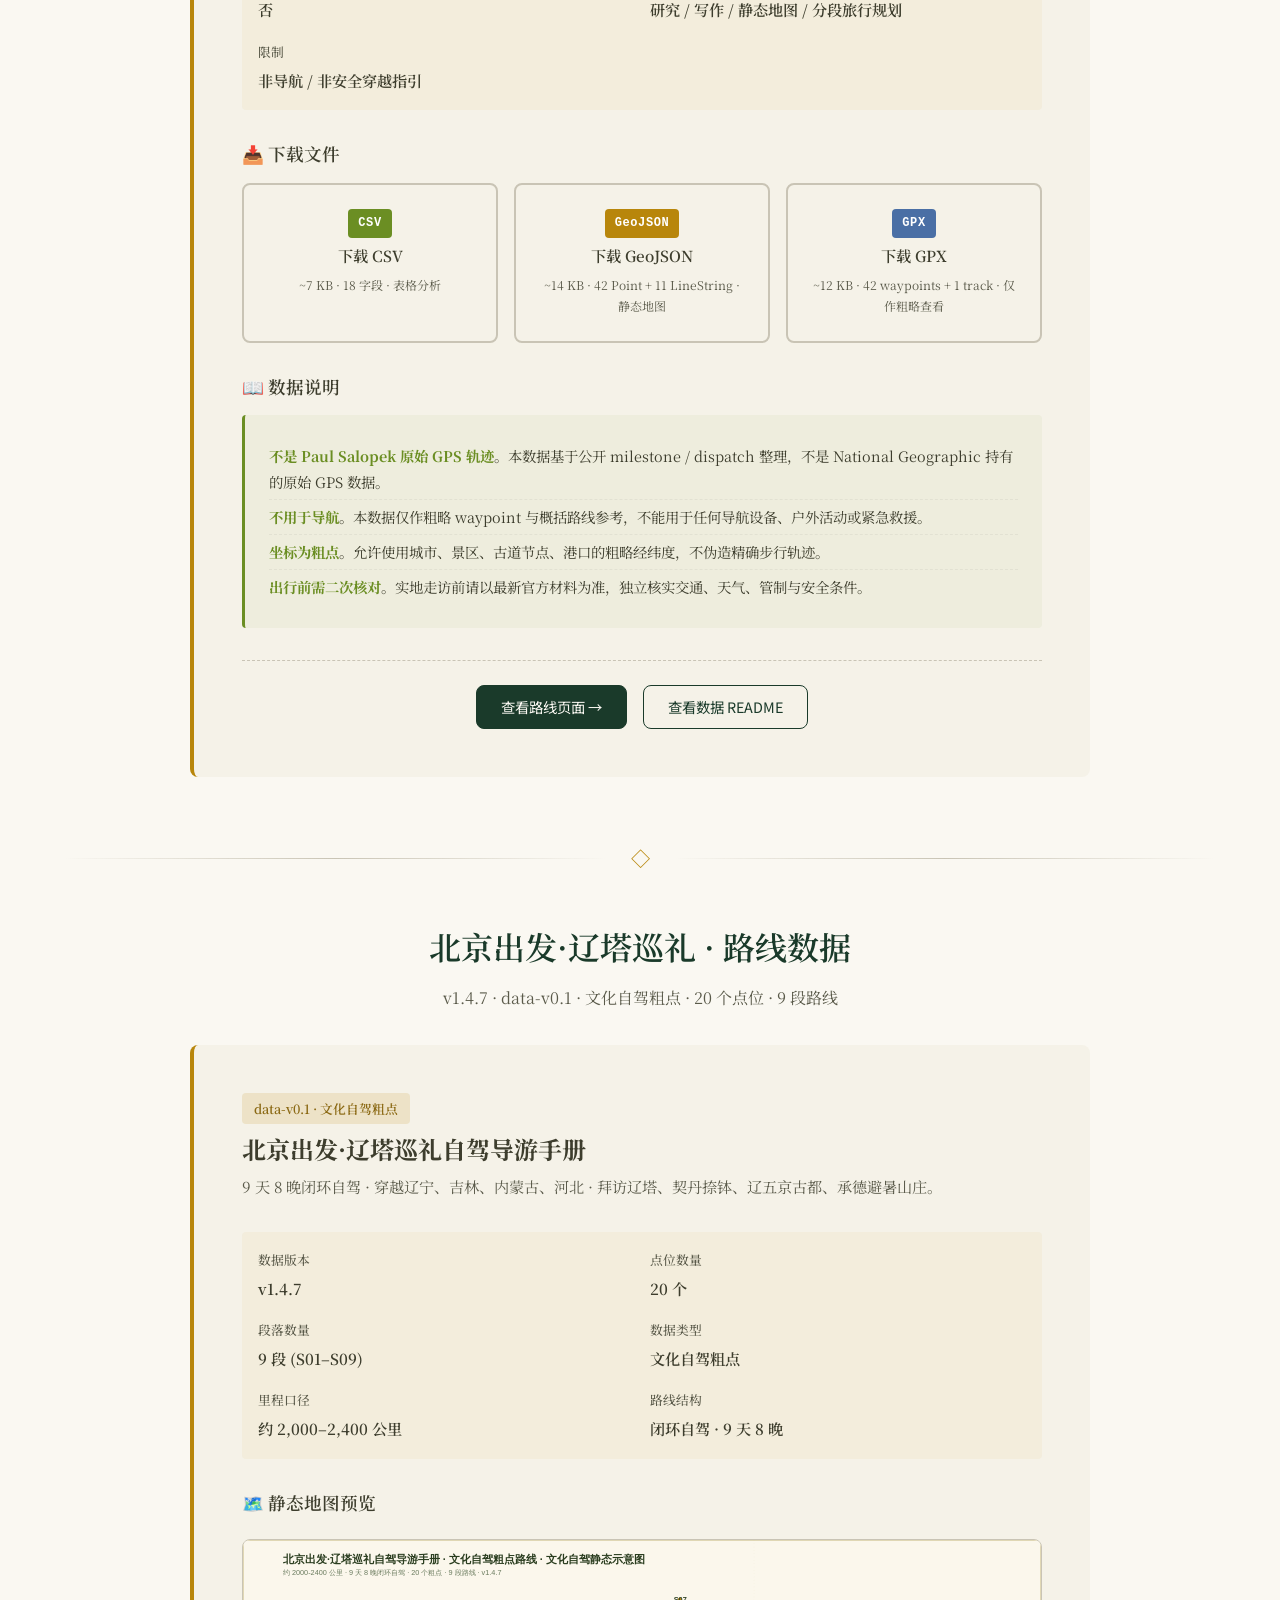
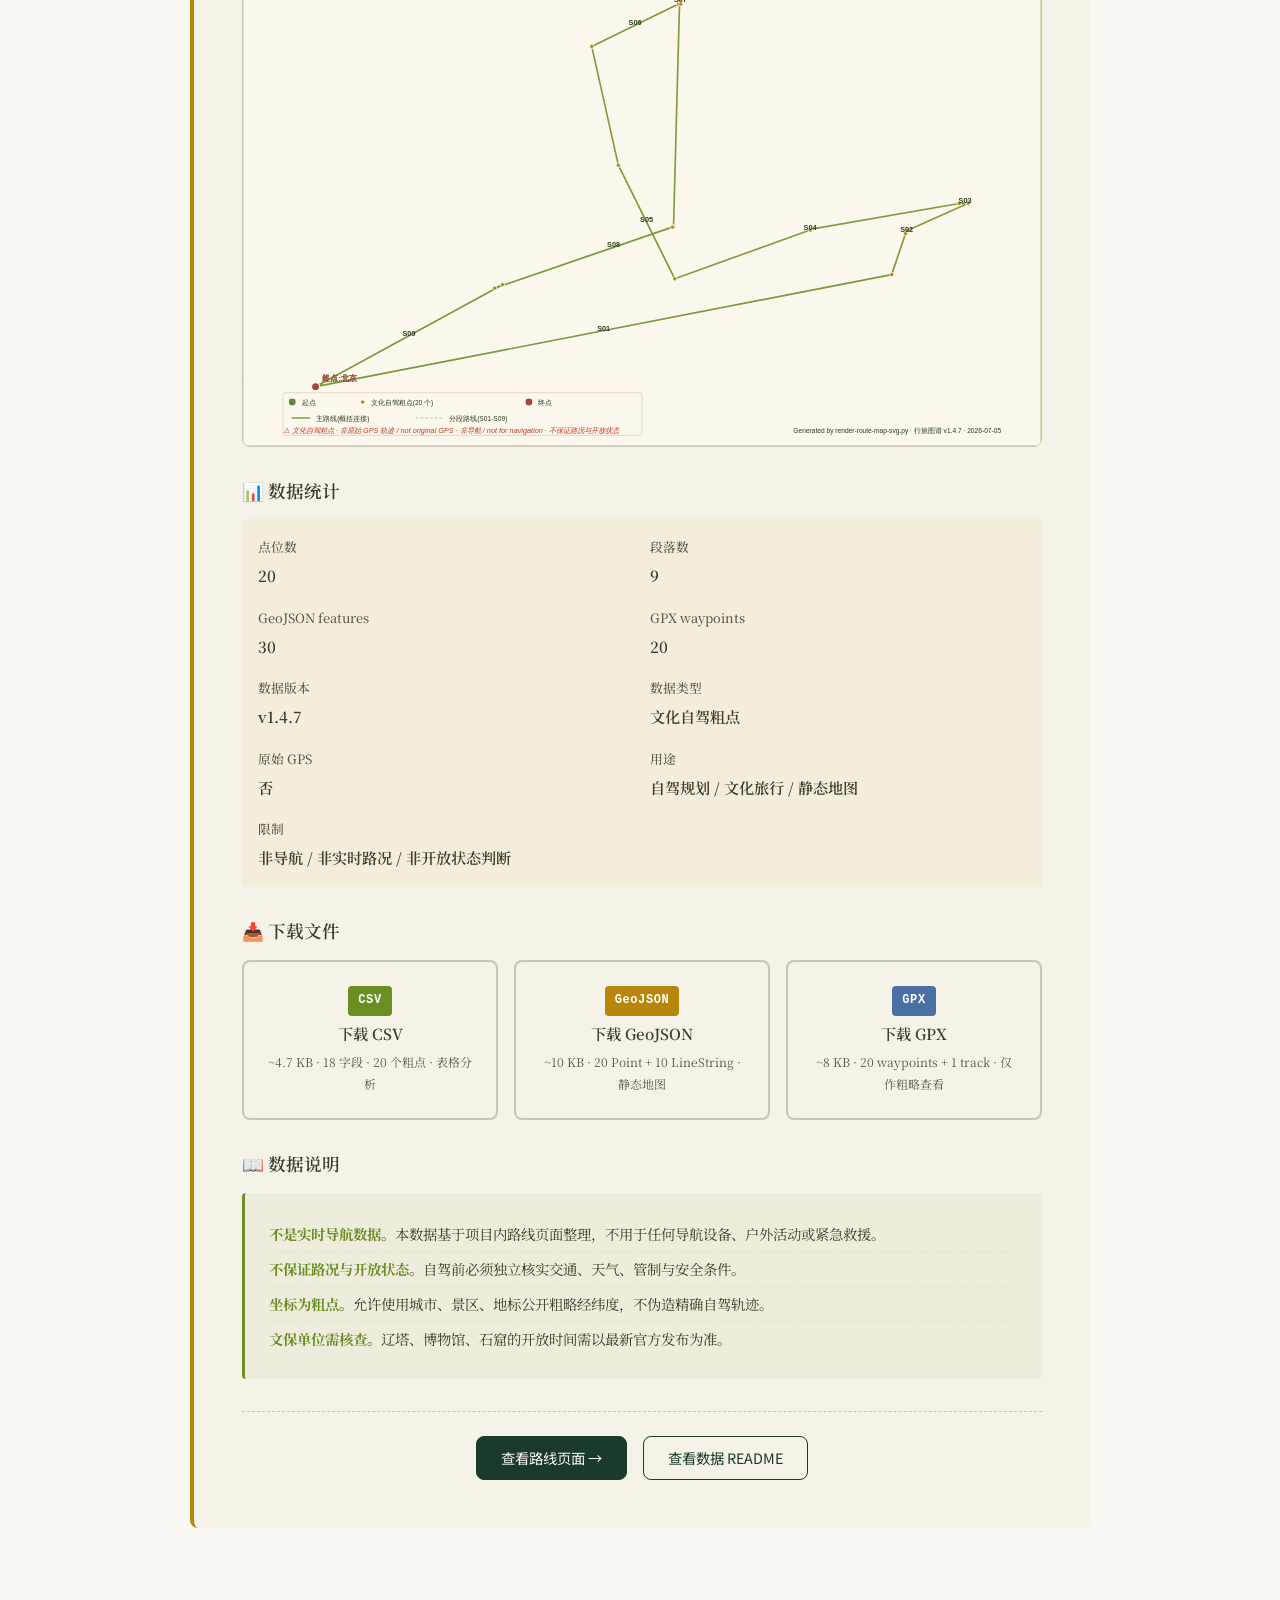
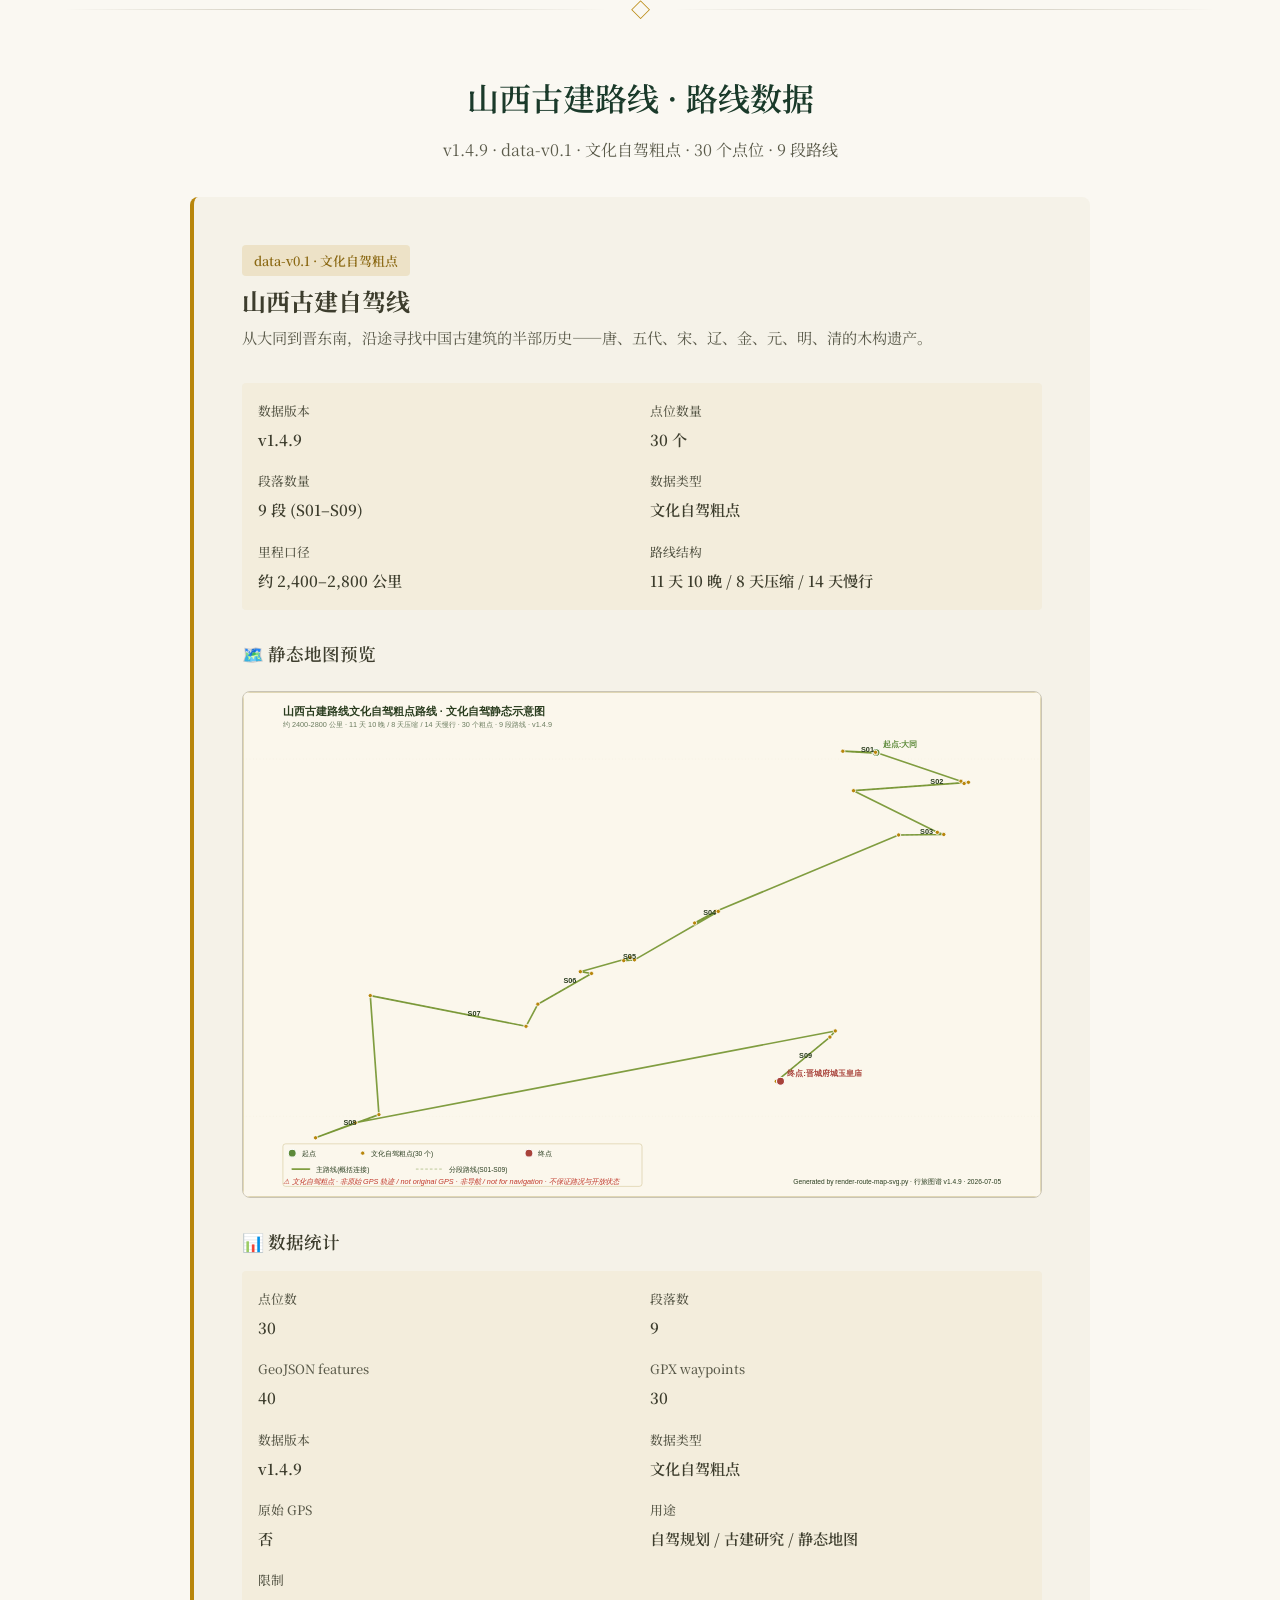
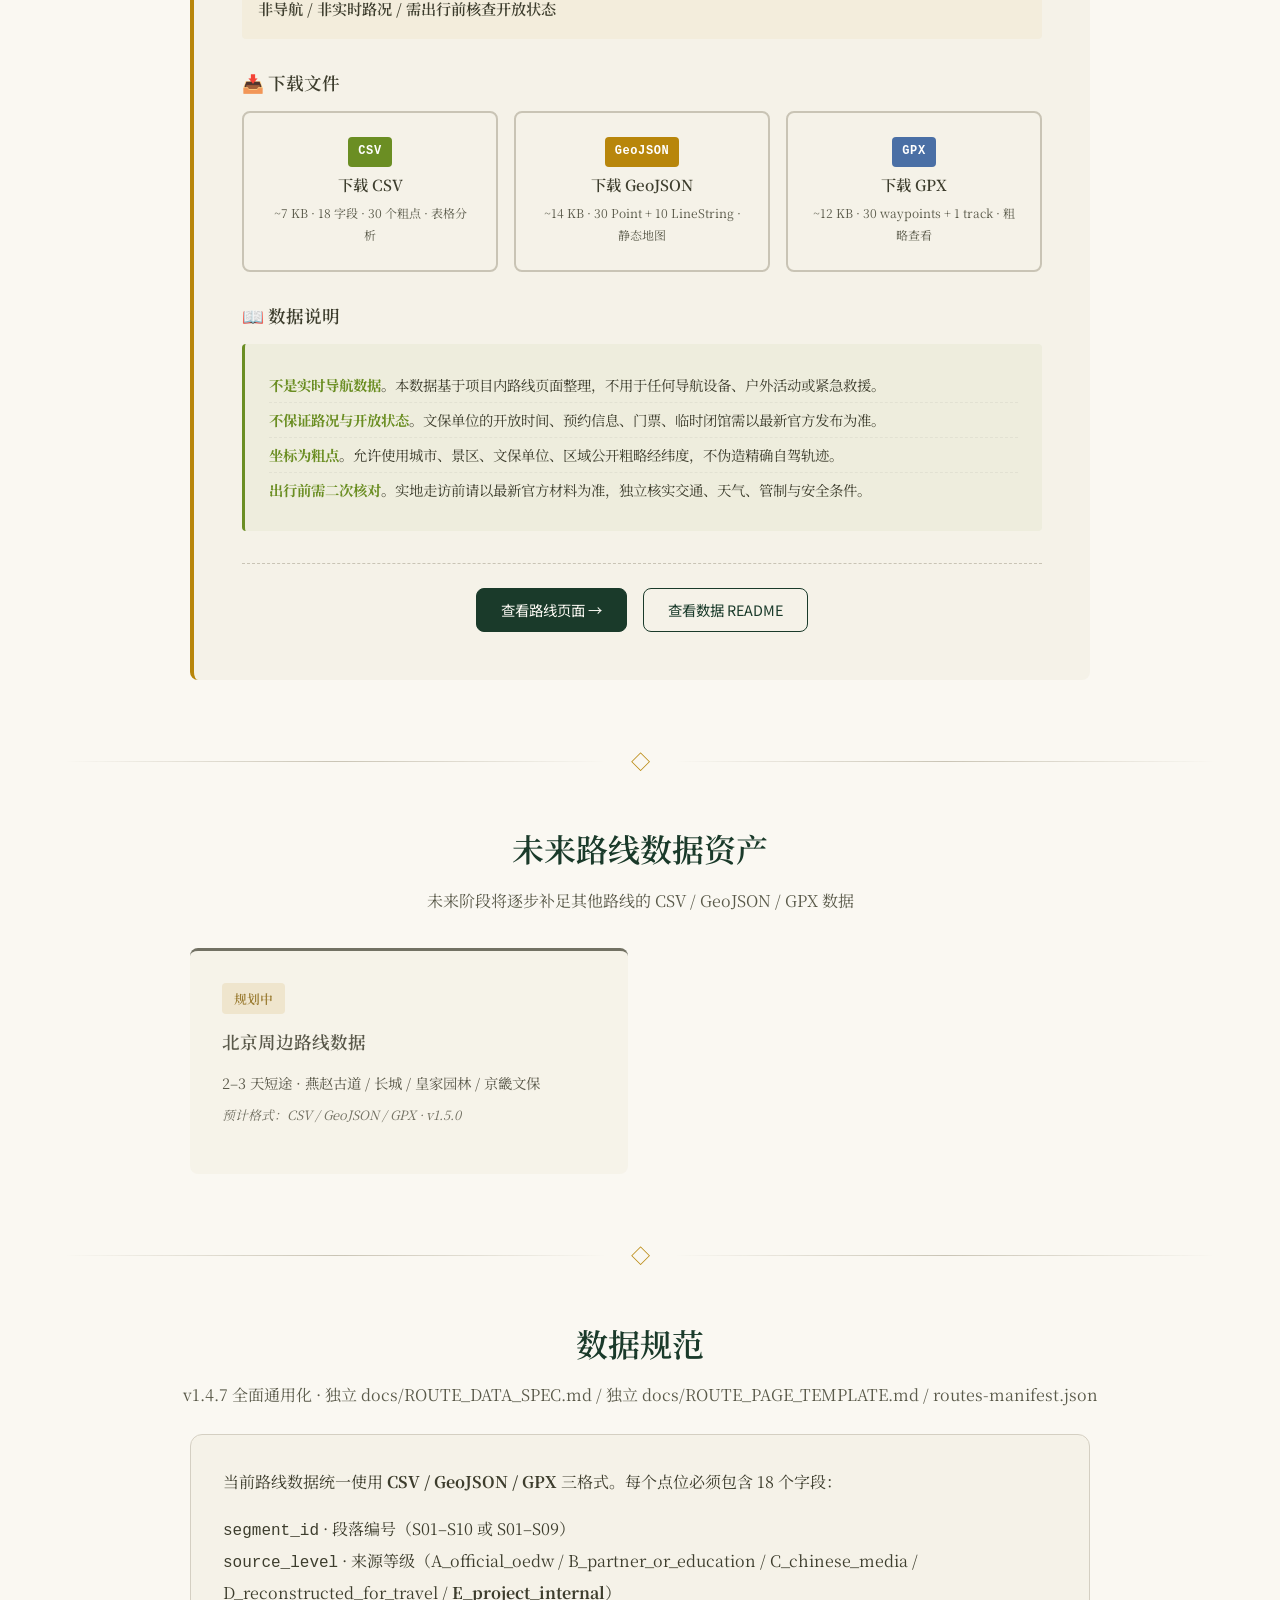
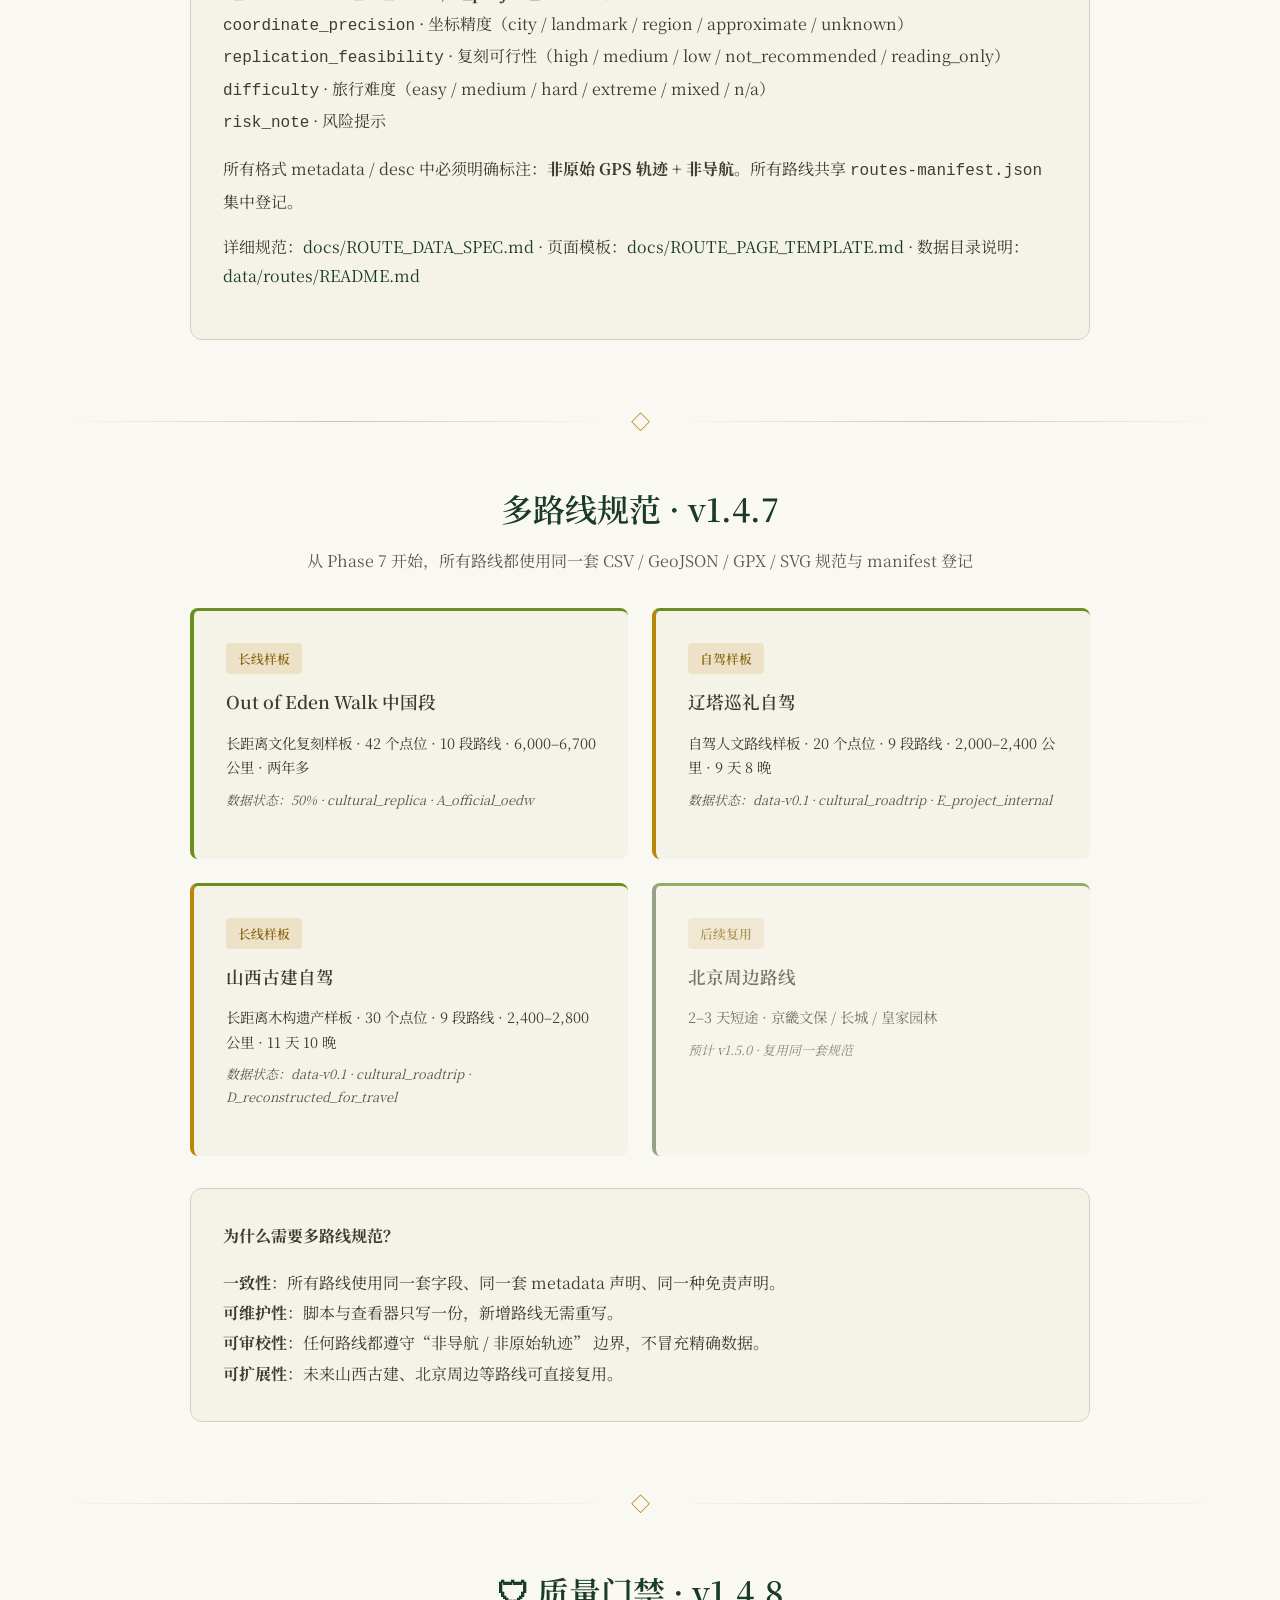
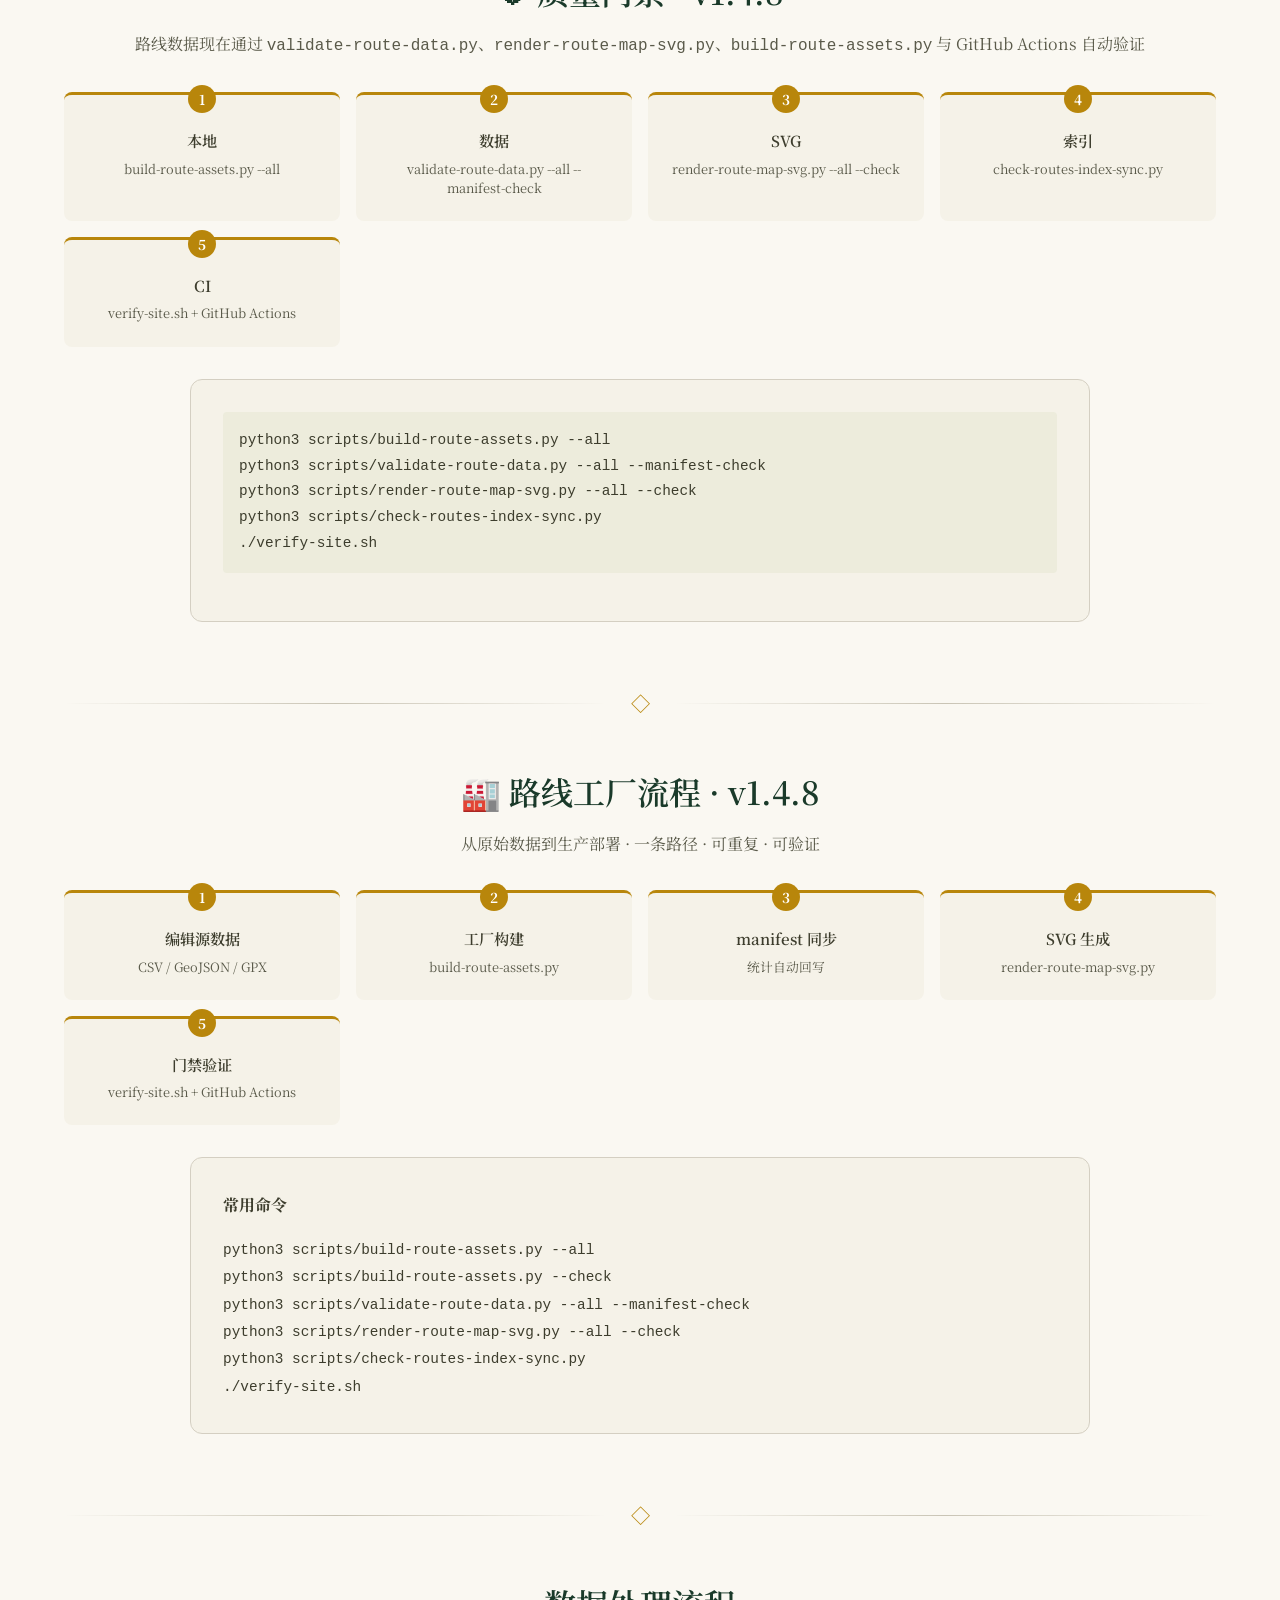
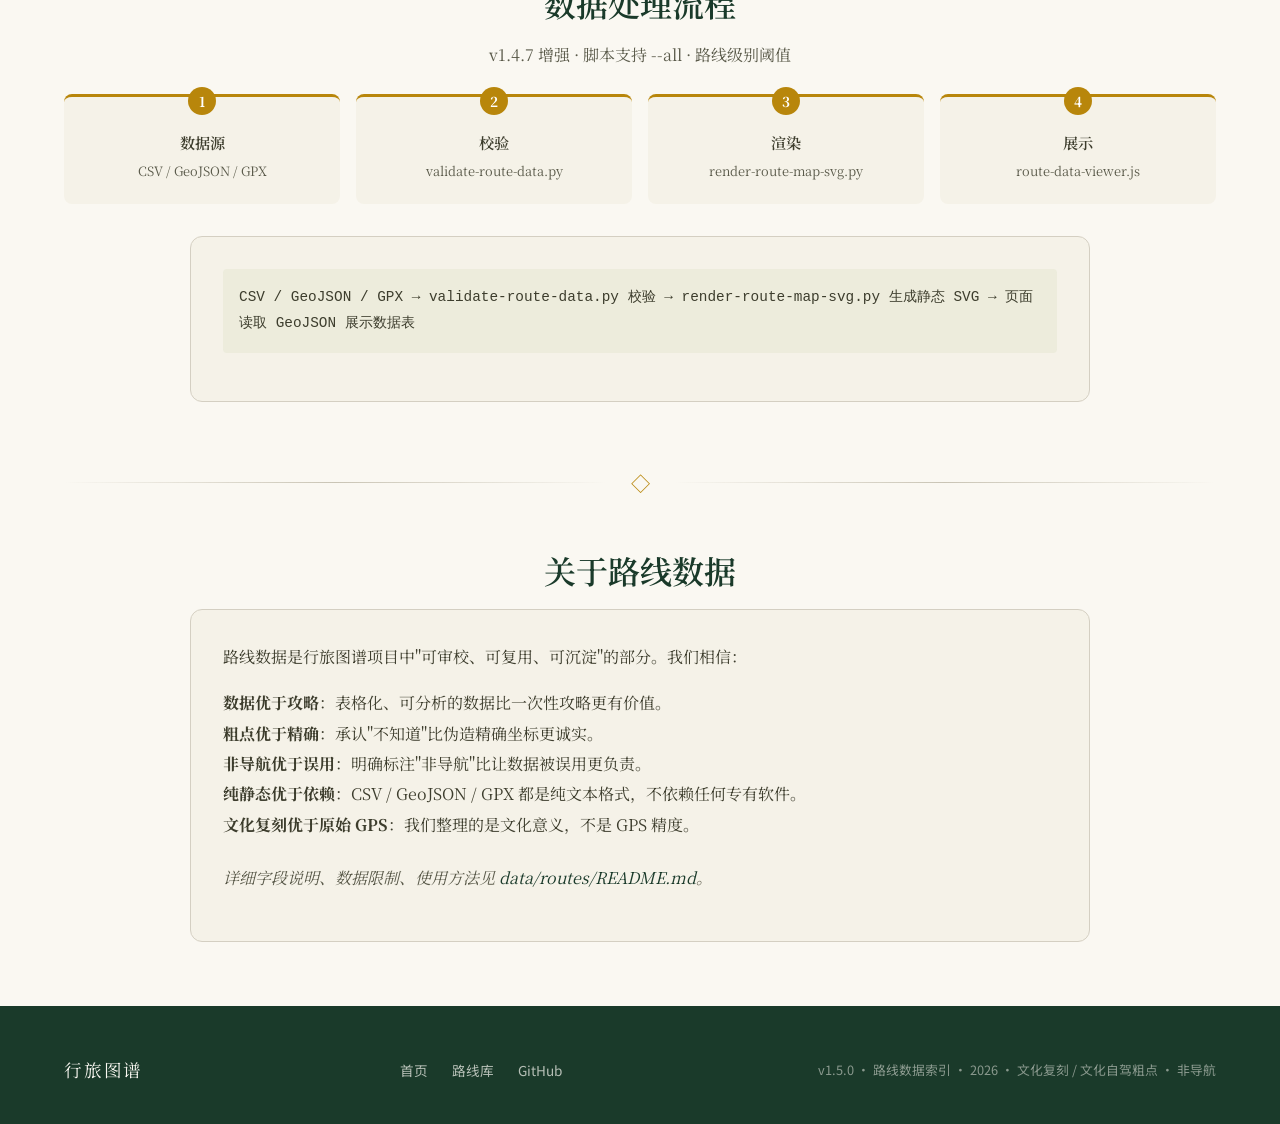
==== commit e086678e: "Enhance route index search and comparison Phase 10 · v1.5.0 · Route Index Experience and Multi-Route" ====
--- a/routes/index.html
+++ b/routes/index.html
@@ -25,6 +25,7 @@
       <div class="nav-inner">
         <a href="../index.html" class="nav-brand">← 行旅图谱</a>
         <div class="nav-links">
+          <a href="#dashboard" class="nav-link">仪表盘</a>
           <a href="#oedw" class="nav-link">Out of Eden Walk</a>
           <a href="#liao-tower" class="nav-link">辽塔巡礼</a>
           <a href="#shanxi" class="nav-link">山西古建</a>
@@ -42,7 +43,7 @@
   <!-- Hero 首屏 -->
   <section class="hero">
     <div class="container">
-      <div class="trip-skeleton-badge">🗂️ 路线数据索引 · v1.4.9</div>
+      <div class="trip-skeleton-badge">🗂️ 路线数据索引 · v1.5.0</div>
       <h1 class="hero-title">路线数据索引</h1>
       <p class="hero-subtitle">把行旅图谱中的人文路线沉淀为可下载、可审校、可复用的数据资产。<br>CSV / GeoJSON / GPX 三种格式 · 纯静态 · 长期可维护</p>
       <div class="trip-tags" style="justify-content: center; margin-top: var(--space-xl);">
@@ -73,7 +74,7 @@
   <!-- 路线资产总览（v1.4.7 新增） -->
   <section class="container" style="margin-top: var(--space-2xl);">
     <div class="city-card" style="max-width: 900px; margin: 0 auto;">
-      <h3 class="text-center" style="margin-bottom: var(--space-lg);">📦 路线数据资产总览 · v1.4.9</h3>
+      <h3 class="text-center" style="margin-bottom: var(--space-lg);">📦 路线数据资产总览 · v1.5.0</h3>
       <div class="data-meta-list">
         <div class="data-meta-item">
           <span class="data-meta-label">路线数据资产</span>
@@ -115,6 +116,20 @@
       <p style="margin-top: var(--space-md); text-align: center; color: var(--color-text-secondary);">
         所有路线使用同一套 CSV / GeoJSON / GPX / SVG 规范。manifest 集中登记，--all 脚本一次验证。路线工厂 <code>build-route-assets.py</code> 一条命令构建 + 回写 manifest。
       </p>
+    </div>
+  </section>
+
+  <!-- v1.5.0 动态路线仪表盘（搜索 / 筛选 / 对比） -->
+  <section id="dashboard" class="container" style="margin-top: var(--space-2xl);">
+    <div class="city-card" style="max-width: 1100px; margin: 0 auto;">
+      <h3 class="text-center" style="margin-bottom: var(--space-md);">🧭 路线仪表盘 · 搜索 / 筛选 / 对比</h3>
+      <p style="text-align: center; color: var(--color-text-secondary); margin-bottom: var(--space-md);">
+        动态加载 <code>routes-manifest.json</code> · 搜索 / 筛选 / 排序 / 对比 · 无依赖纯 Vanilla JS
+      </p>
+      <section id="routes-manifest-dashboard" class="routes-manifest-dashboard">
+        <div class="route-index-loading">正在加载路线索引数据……</div>
+        <noscript>浏览器未启用 JavaScript。请使用下方静态路线数据卡片（已硬编码 fallback）。</noscript>
+      </section>
     </div>
   </section>
 
@@ -790,10 +805,11 @@
           <a href="../index.html#trips" class="footer-link">路线库</a>
           <a href="https://github.com/conanxin/culture-roadtrip-atlas" class="footer-link" target="_blank">GitHub</a>
         </div>
-        <div class="footer-credit">v1.4.9 · 路线数据索引 · 2026 · 文化复刻 / 文化自驾粗点 · 非导航</div>
+        <div class="footer-credit">v1.5.0 · 路线数据索引 · 2026 · 文化复刻 / 文化自驾粗点 · 非导航</div>
       </div>
     </div>
   </footer>
 
+  <script src="../assets/js/routes-index.js"></script>
 </body>
 </html>
--- a/assets/css/styles.css
+++ b/assets/css/styles.css
@@ -7461,3 +7461,337 @@
 .trip-card-data-meta a:hover {
   text-decoration: underline;
 }
+
+/* ---------- v1.5.0 · 路线仪表盘 ---------- */
+.routes-manifest-dashboard {
+  margin-top: var(--space-md);
+}
+
+.routes-manifest-dashboard .route-index-loading {
+  text-align: center;
+  padding: var(--space-xl);
+  color: var(--color-text-secondary);
+  font-style: italic;
+}
+
+.route-data-stat-grid {
+  display: grid;
+  grid-template-columns: repeat(auto-fit, minmax(120px, 1fr));
+  gap: var(--space-sm);
+  margin: var(--space-md) 0;
+}
+
+.route-data-stat-grid-mini {
+  grid-template-columns: repeat(4, 1fr);
+  gap: 4px;
+  margin: var(--space-sm) 0;
+}
+
+.route-data-stat-card {
+  text-align: center;
+  padding: var(--space-sm);
+  background: rgba(107, 142, 35, 0.06);
+  border-radius: var(--radius-sm);
+  border: 1px solid rgba(107, 142, 35, 0.15);
+}
+
+.route-data-stat-num {
+  font-size: 1.4rem;
+  font-weight: 700;
+  color: var(--color-primary);
+  line-height: 1.2;
+}
+
+.route-data-stat-grid-mini .route-data-stat-num {
+  font-size: 1rem;
+}
+
+.route-data-stat-label {
+  font-size: 0.75rem;
+  color: var(--color-text-secondary);
+  margin-top: 2px;
+}
+
+.route-index-toolbar {
+  margin: var(--space-md) 0;
+  padding: var(--space-md);
+  background: rgba(232, 230, 220, 0.5);
+  border-radius: var(--radius-md);
+}
+
+.route-index-toolbar-row {
+  display: flex;
+  flex-wrap: wrap;
+  gap: var(--space-md);
+  align-items: center;
+  margin-bottom: var(--space-sm);
+}
+
+.route-index-toolbar-row:last-child { margin-bottom: 0; }
+
+.route-index-search {
+  width: 100%;
+  padding: 8px 12px;
+  border: 1px solid var(--color-divider);
+  border-radius: var(--radius-sm);
+  font-family: inherit;
+  font-size: 0.9rem;
+}
+
+.route-index-toolbar select {
+  padding: 6px 10px;
+  border: 1px solid var(--color-divider);
+  border-radius: var(--radius-sm);
+  font-family: inherit;
+  font-size: 0.85rem;
+  background: #fff;
+}
+
+.route-index-toolbar label {
+  display: flex;
+  align-items: center;
+  gap: 4px;
+  font-size: 0.85rem;
+  color: var(--color-text-secondary);
+}
+
+.route-index-result-count {
+  font-size: 0.85rem;
+  color: var(--color-text-secondary);
+  margin-left: auto;
+  font-weight: 500;
+}
+
+.route-index-cards {
+  display: grid;
+  grid-template-columns: repeat(auto-fit, minmax(300px, 1fr));
+  gap: var(--space-md);
+  margin: var(--space-md) 0;
+}
+
+.route-index-card {
+  background: #fff;
+  border: 1px solid var(--color-divider);
+  border-radius: var(--radius-md);
+  padding: var(--space-md);
+  display: flex;
+  flex-direction: column;
+  gap: var(--space-sm);
+}
+
+.route-index-card-featured {
+  border-left: 4px solid var(--color-accent);
+  background: linear-gradient(to right, rgba(184, 134, 11, 0.04), #fff);
+}
+
+.route-index-card-header {
+  display: flex;
+  flex-direction: column;
+  gap: 6px;
+}
+
+.route-index-badges {
+  display: flex;
+  gap: 6px;
+  flex-wrap: wrap;
+}
+
+.route-category-badge,
+.route-status-badge {
+  display: inline-block;
+  font-family: var(--font-sans);
+  font-size: 0.7rem;
+  font-weight: 600;
+  padding: 2px 10px;
+  border-radius: 12px;
+  letter-spacing: 0.05em;
+}
+
+.route-category-long-walk {
+  color: #5d8a3a;
+  background: rgba(107, 142, 35, 0.12);
+  border: 1px solid rgba(107, 142, 35, 0.25);
+}
+
+.route-category-roadtrip {
+  color: #b8860b;
+  background: rgba(184, 134, 11, 0.12);
+  border: 1px solid rgba(184, 134, 11, 0.25);
+}
+
+.route-category-architecture {
+  color: #8b6508;
+  background: rgba(139, 101, 8, 0.12);
+  border: 1px solid rgba(139, 101, 8, 0.25);
+}
+
+.route-status-full {
+  color: #2d5a3d;
+  background: rgba(45, 90, 61, 0.12);
+  border: 1px solid rgba(45, 90, 61, 0.25);
+}
+
+.route-status-v01 {
+  color: #b8860b;
+  background: rgba(184, 134, 11, 0.10);
+  border: 1px solid rgba(184, 134, 11, 0.20);
+}
+
+.route-status-planned {
+  color: #6b7c5f;
+  background: rgba(107, 124, 95, 0.10);
+  border: 1px solid rgba(107, 124, 95, 0.20);
+}
+
+.route-index-card-title {
+  margin: 0;
+  font-size: 1.1rem;
+  font-weight: 700;
+  color: var(--color-text);
+  line-height: 1.3;
+}
+
+.route-index-card-summary {
+  font-size: 0.85rem;
+  color: var(--color-text-secondary);
+  margin: 0;
+  line-height: 1.5;
+}
+
+.route-index-tags {
+  display: flex;
+  flex-wrap: wrap;
+  gap: 4px;
+}
+
+.route-index-tag {
+  display: inline-block;
+  font-size: 0.7rem;
+  padding: 2px 8px;
+  border-radius: 8px;
+  background: rgba(107, 142, 35, 0.08);
+  color: var(--color-text);
+}
+
+.route-index-tag-region {
+  background: rgba(184, 134, 11, 0.08);
+  color: #8b6508;
+}
+
+.route-index-card-meta {
+  font-size: 0.78rem;
+  color: var(--color-text-secondary);
+  line-height: 1.6;
+}
+
+.route-index-card-meta strong {
+  color: var(--color-text);
+}
+
+.route-index-card-downloads {
+  display: flex;
+  gap: 6px;
+  flex-wrap: wrap;
+}
+
+.route-index-card-downloads .route-data-button {
+  flex: 1;
+  min-width: 80px;
+  font-size: 0.78rem;
+  padding: 4px 8px;
+}
+
+.route-index-card-downloads .route-data-button-label {
+  font-size: 0.78rem;
+}
+
+.route-index-card-downloads .data-format-badge {
+  font-size: 0.65rem;
+  padding: 1px 6px;
+}
+
+.route-index-card-cta {
+  margin-top: auto;
+}
+
+.btn-sm {
+  padding: 6px 12px;
+  font-size: 0.85rem;
+}
+
+.route-index-section-title {
+  margin: var(--space-xl) 0 var(--space-md);
+  font-size: 1.2rem;
+  text-align: center;
+  color: var(--color-text);
+}
+
+.route-index-compare {
+  overflow-x: auto;
+  margin: var(--space-md) 0;
+}
+
+.route-compare-table {
+  width: 100%;
+  border-collapse: collapse;
+  font-size: 0.85rem;
+  background: #fff;
+  border-radius: var(--radius-sm);
+  overflow: hidden;
+}
+
+.route-compare-table th,
+.route-compare-table td {
+  padding: 8px 12px;
+  border-bottom: 1px solid var(--color-divider);
+  text-align: left;
+}
+
+.route-compare-table thead th {
+  background: rgba(107, 142, 35, 0.1);
+  color: var(--color-primary);
+  font-weight: 700;
+  white-space: nowrap;
+}
+
+.route-compare-table tbody tr:hover {
+  background: rgba(107, 142, 35, 0.04);
+}
+
+.route-compare-table a {
+  color: var(--color-primary);
+  text-decoration: none;
+  font-weight: 500;
+}
+
+.route-compare-table a:hover {
+  text-decoration: underline;
+}
+
+.route-index-empty {
+  text-align: center;
+  padding: var(--space-xl);
+  color: var(--color-text-secondary);
+  font-style: italic;
+}
+
+.data-format-svg {
+  background: #6b7c5f;
+  color: #fff;
+}
+
+@media (max-width: 768px) {
+  .route-data-stat-grid {
+    grid-template-columns: repeat(2, 1fr);
+  }
+  .route-data-stat-grid-mini {
+    grid-template-columns: repeat(2, 1fr);
+  }
+  .route-index-toolbar-row {
+    flex-direction: column;
+    align-items: stretch;
+  }
+  .route-index-cards {
+    grid-template-columns: 1fr;
+  }
+}
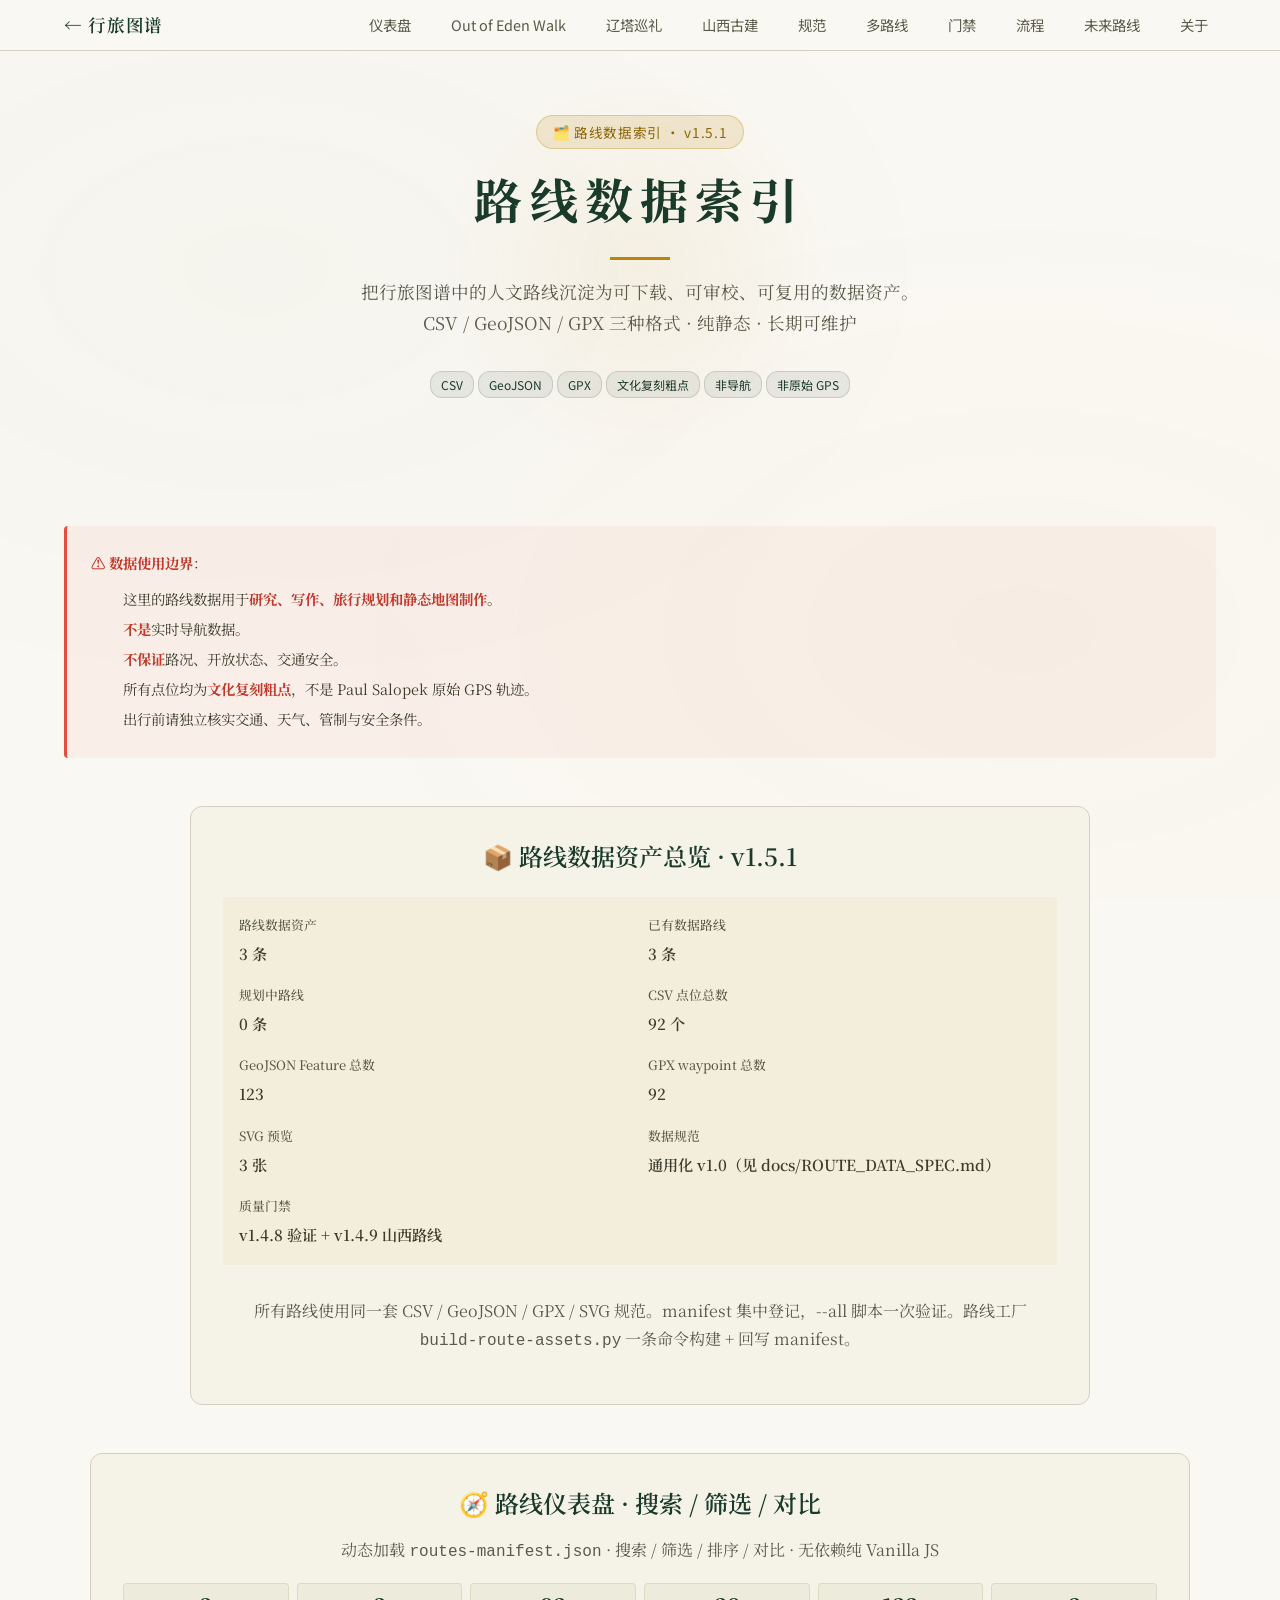
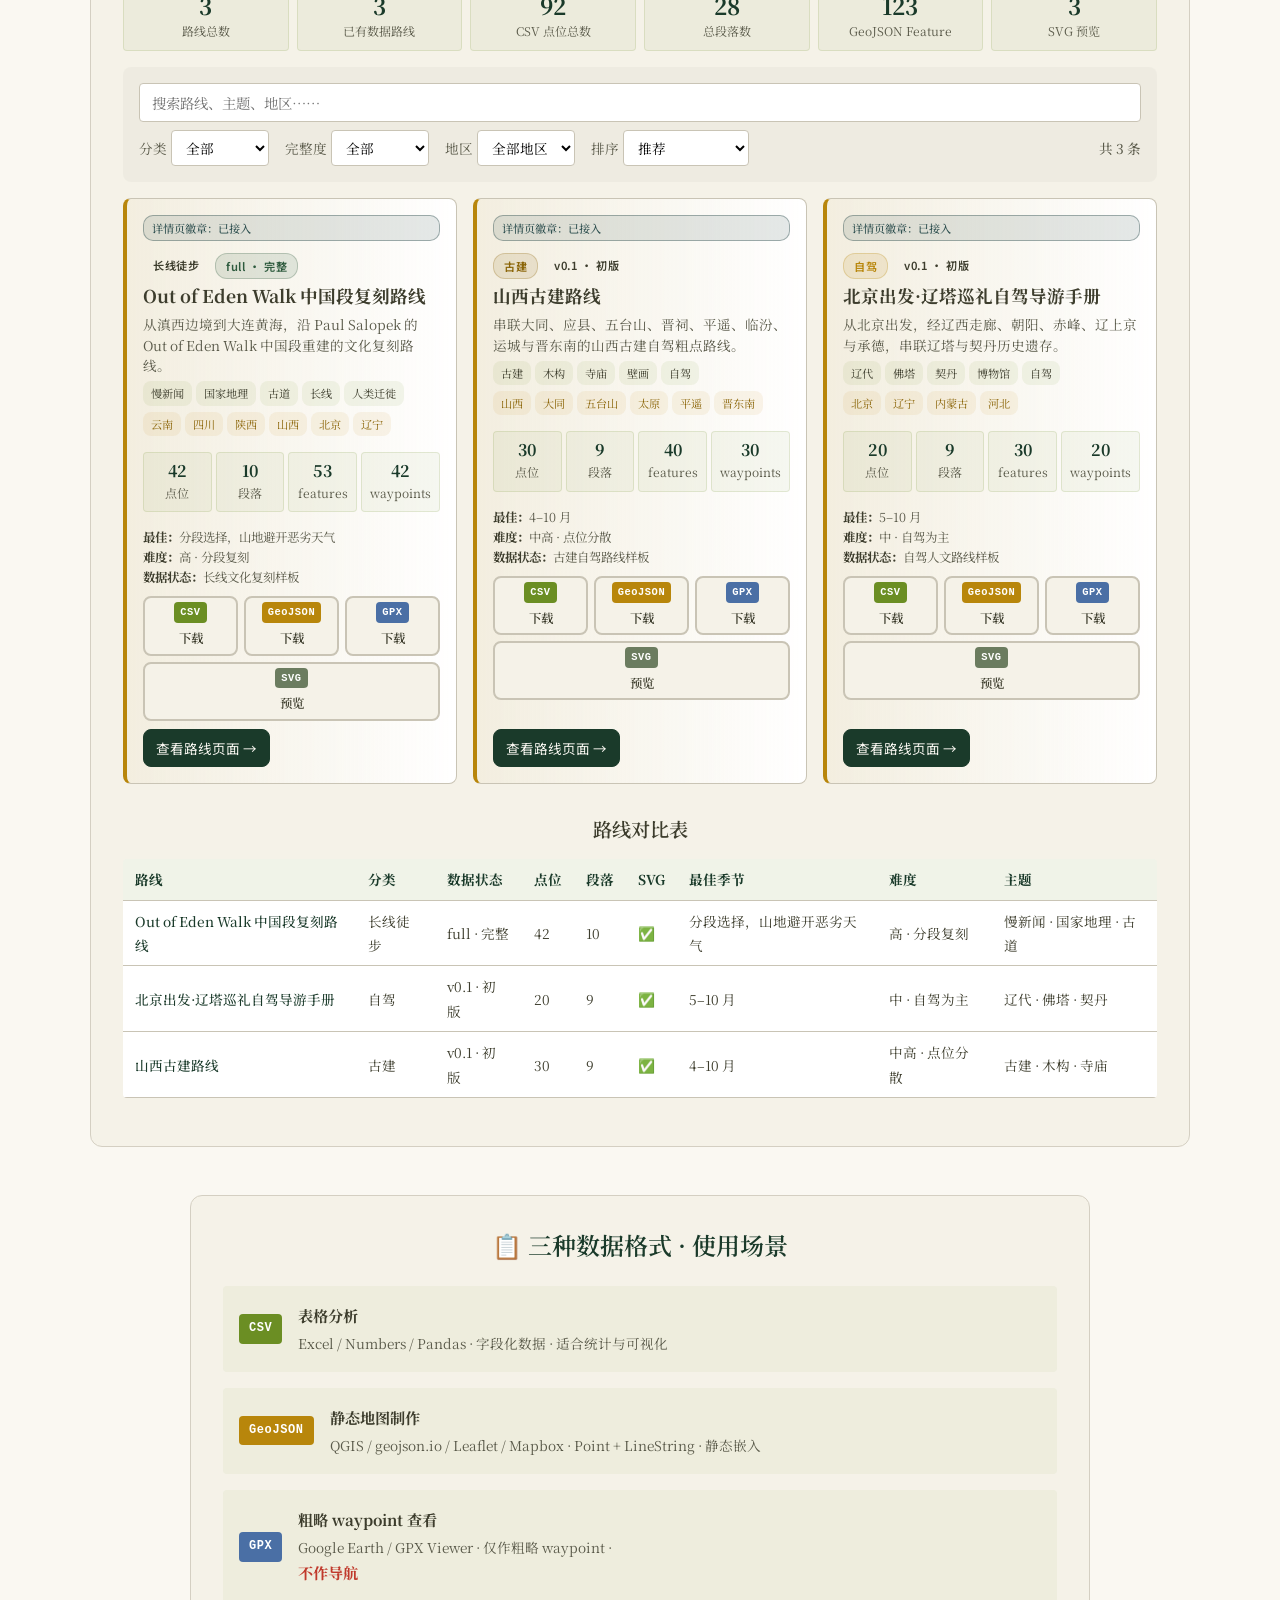
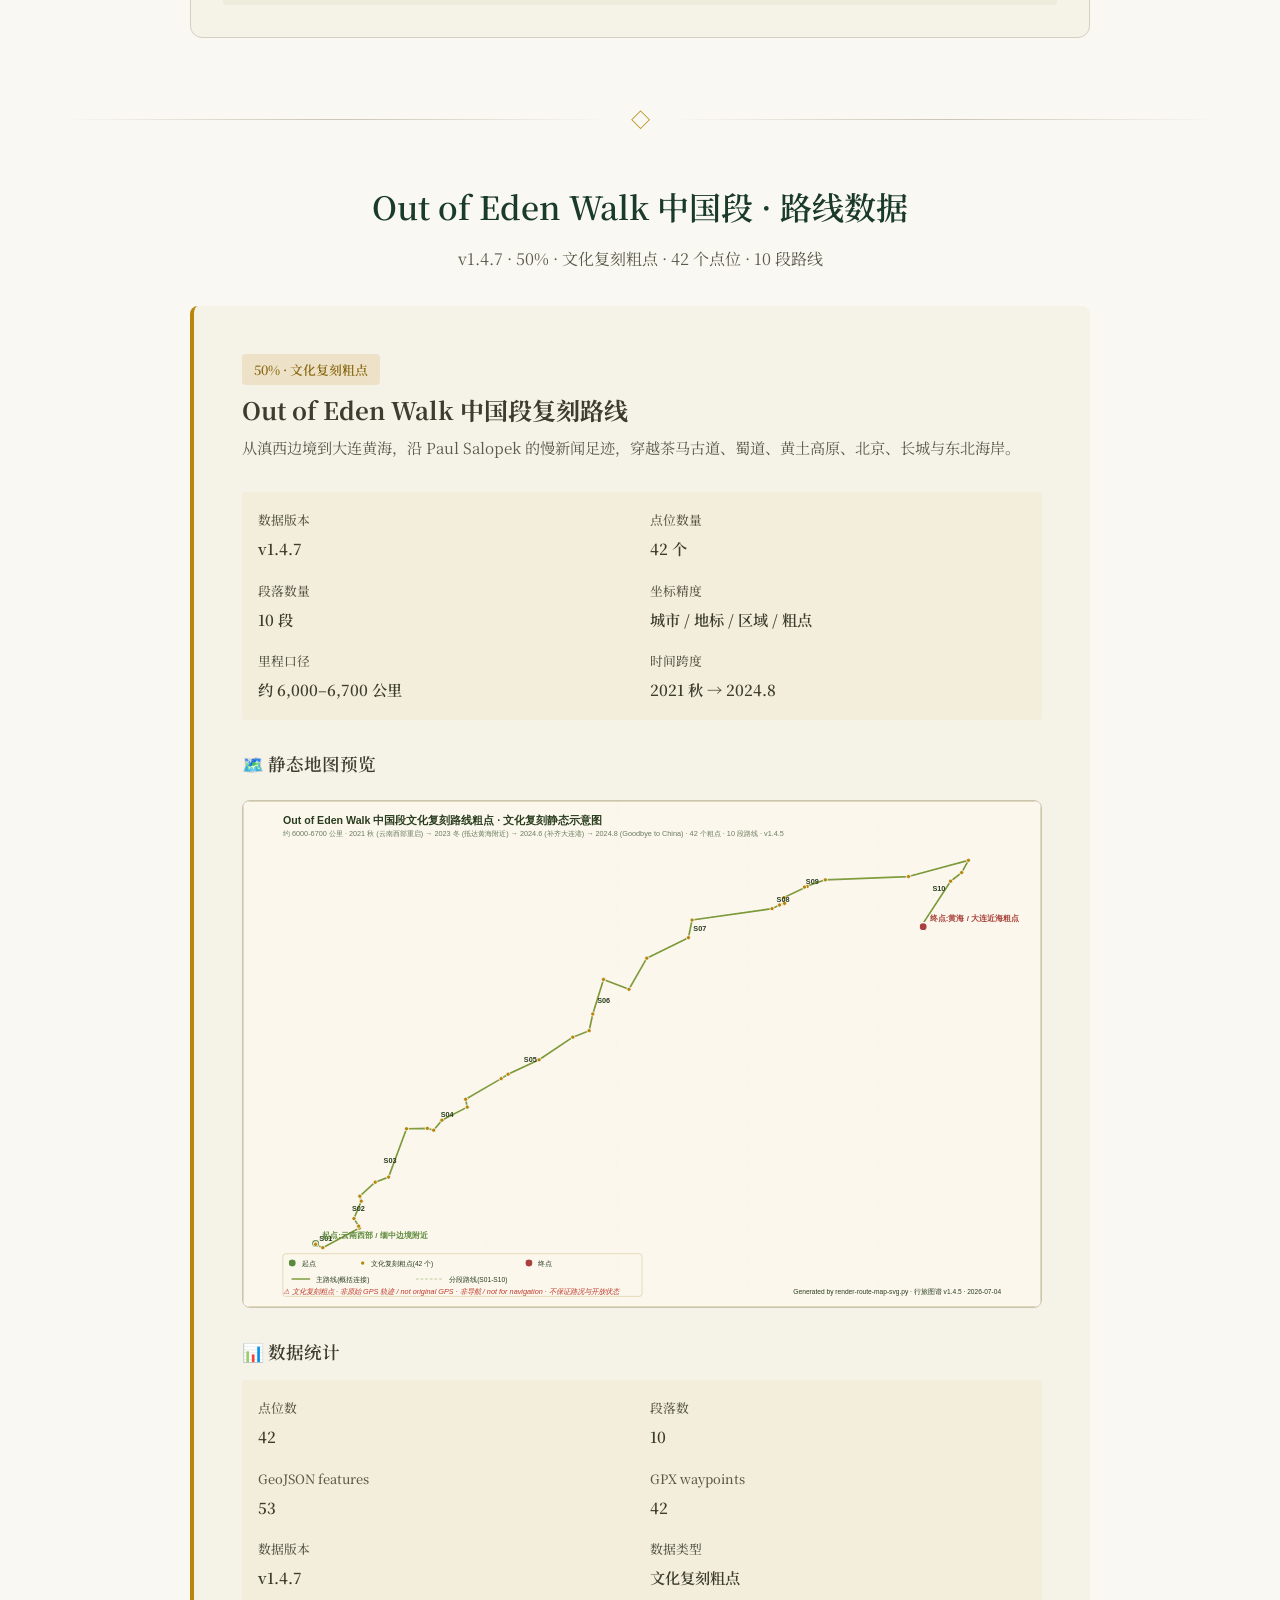
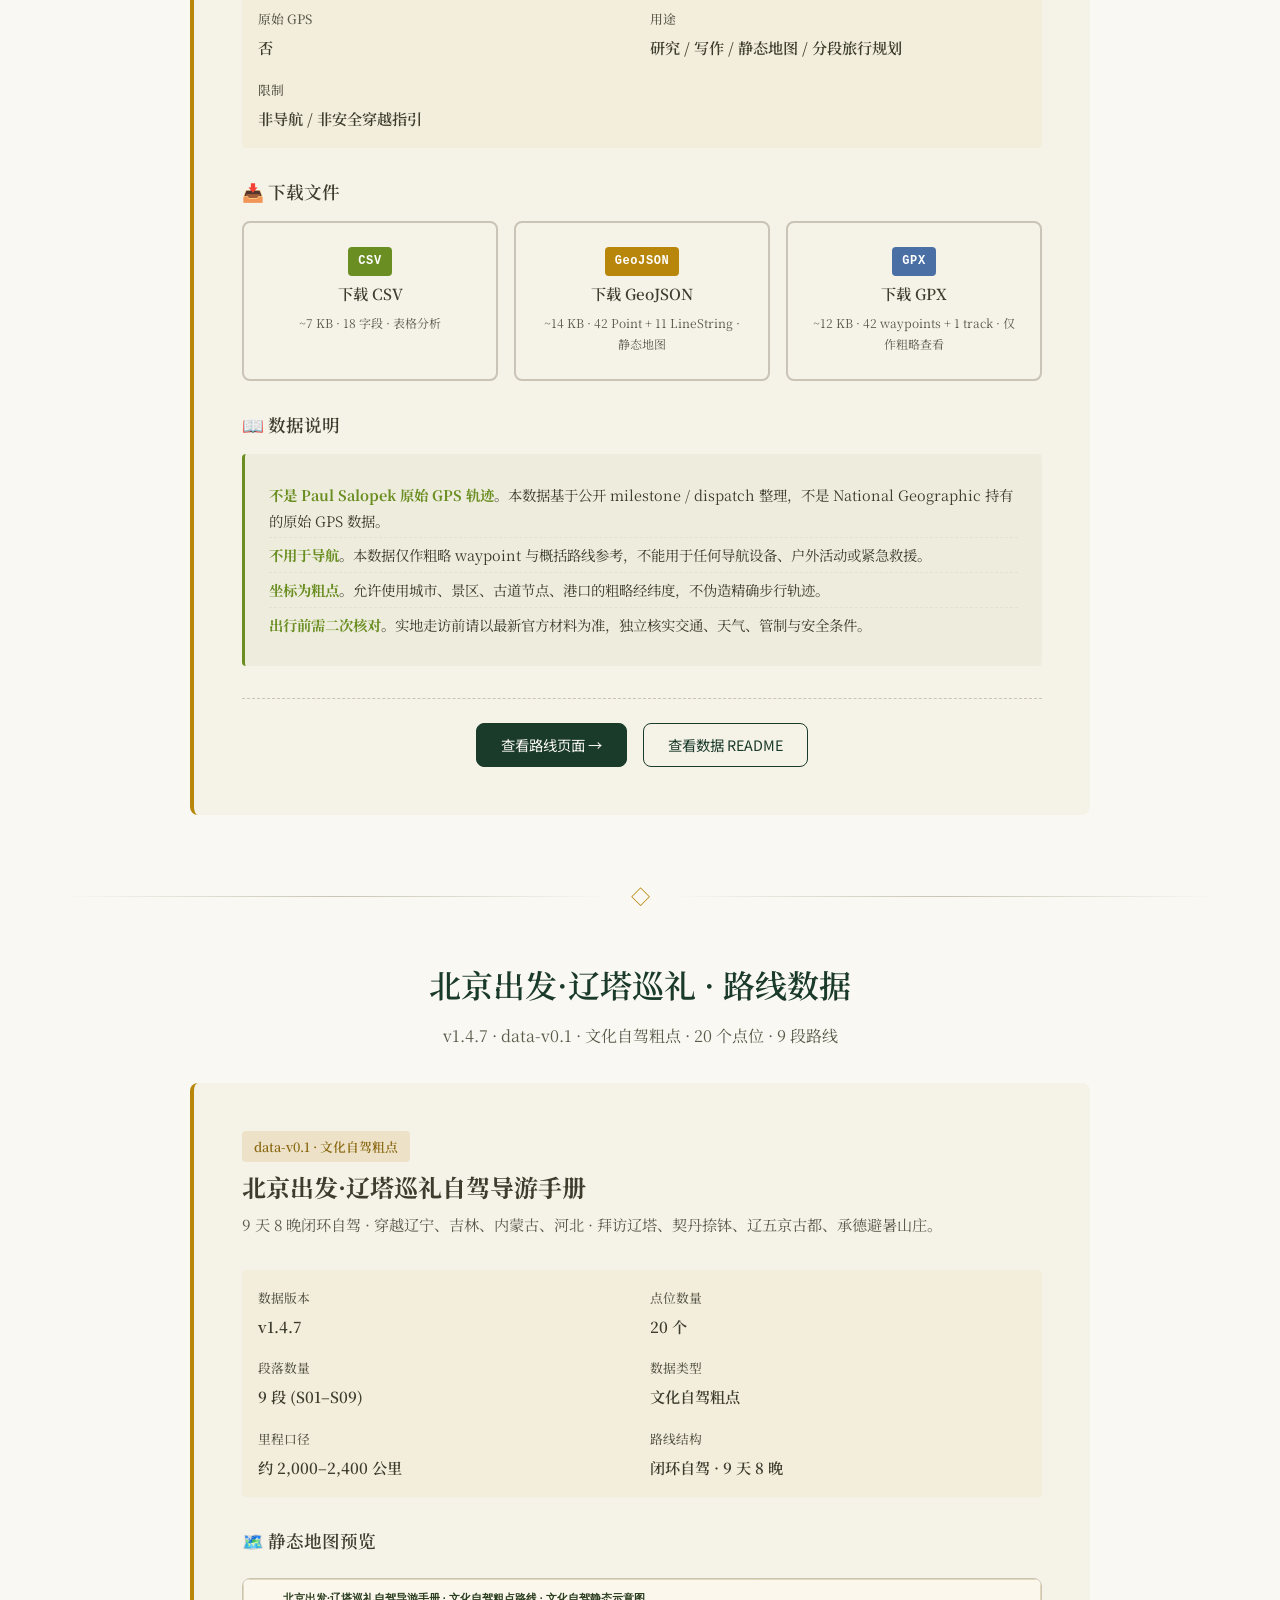
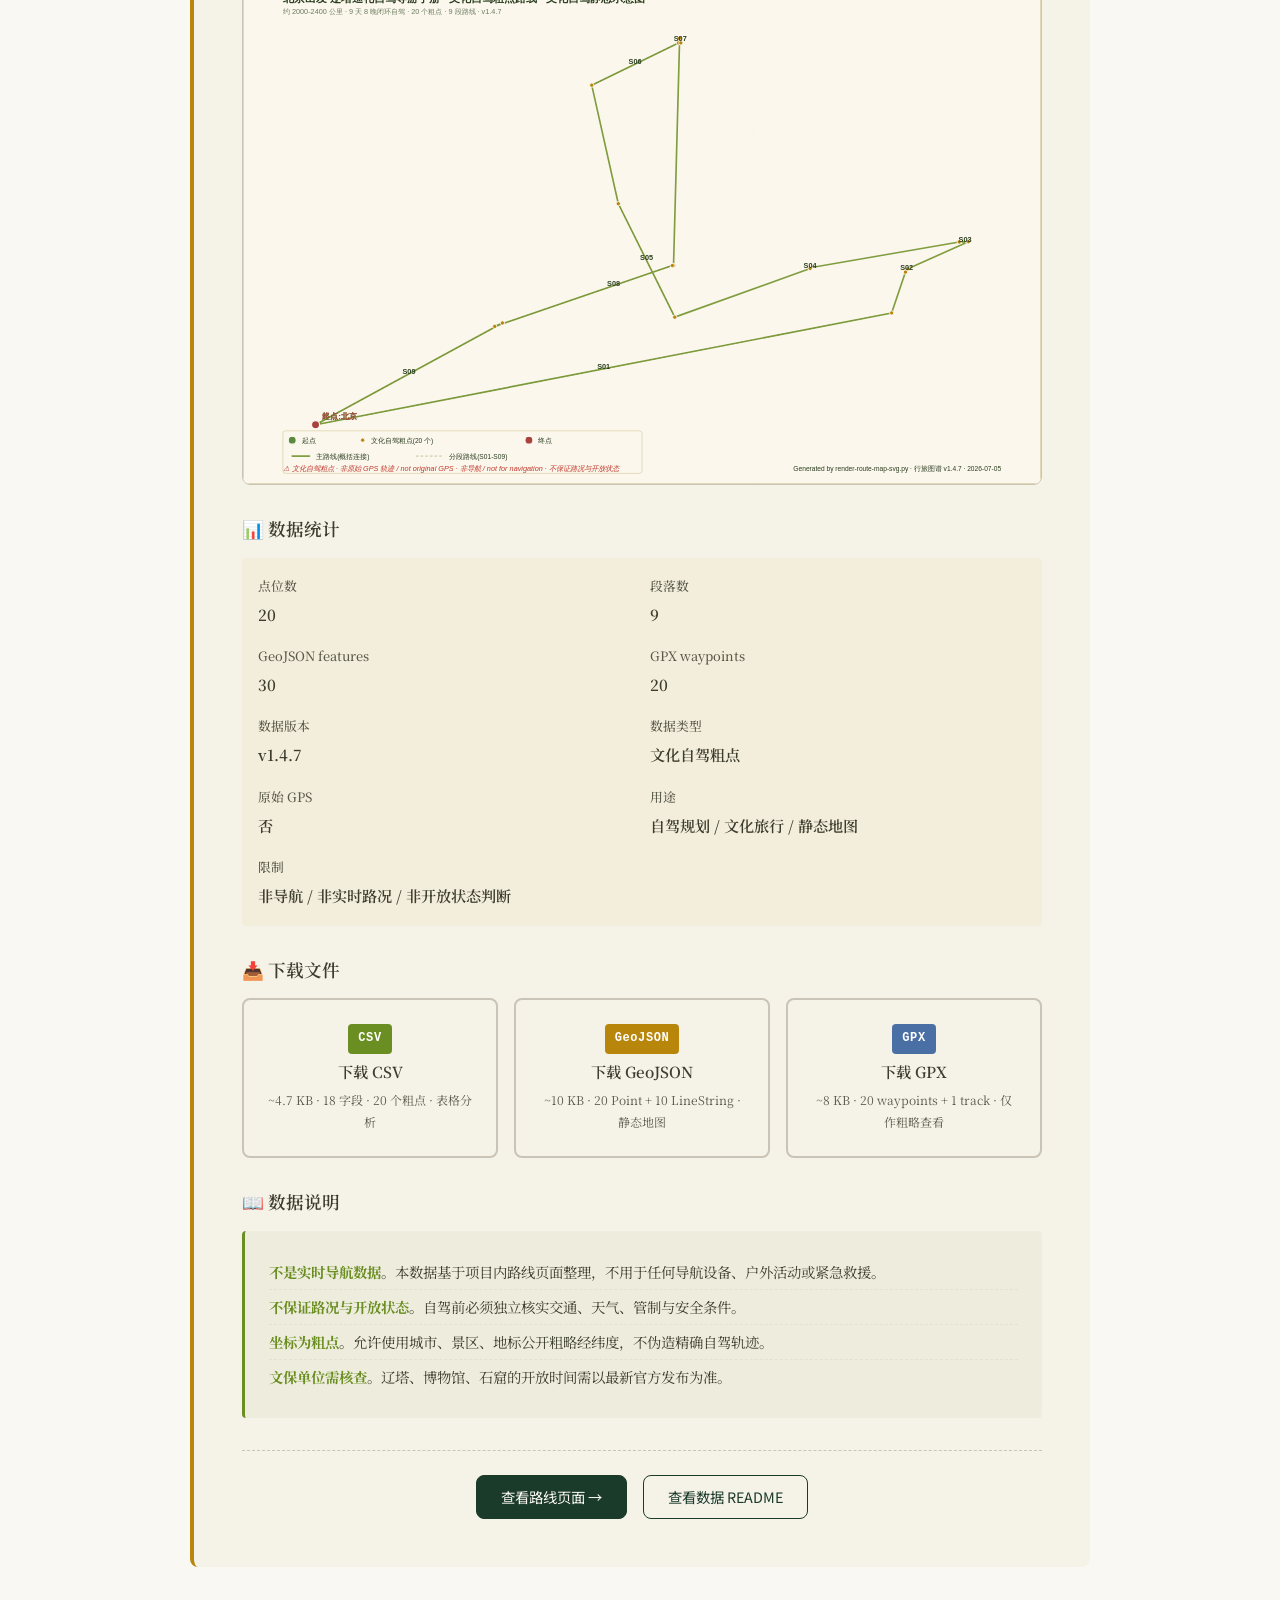
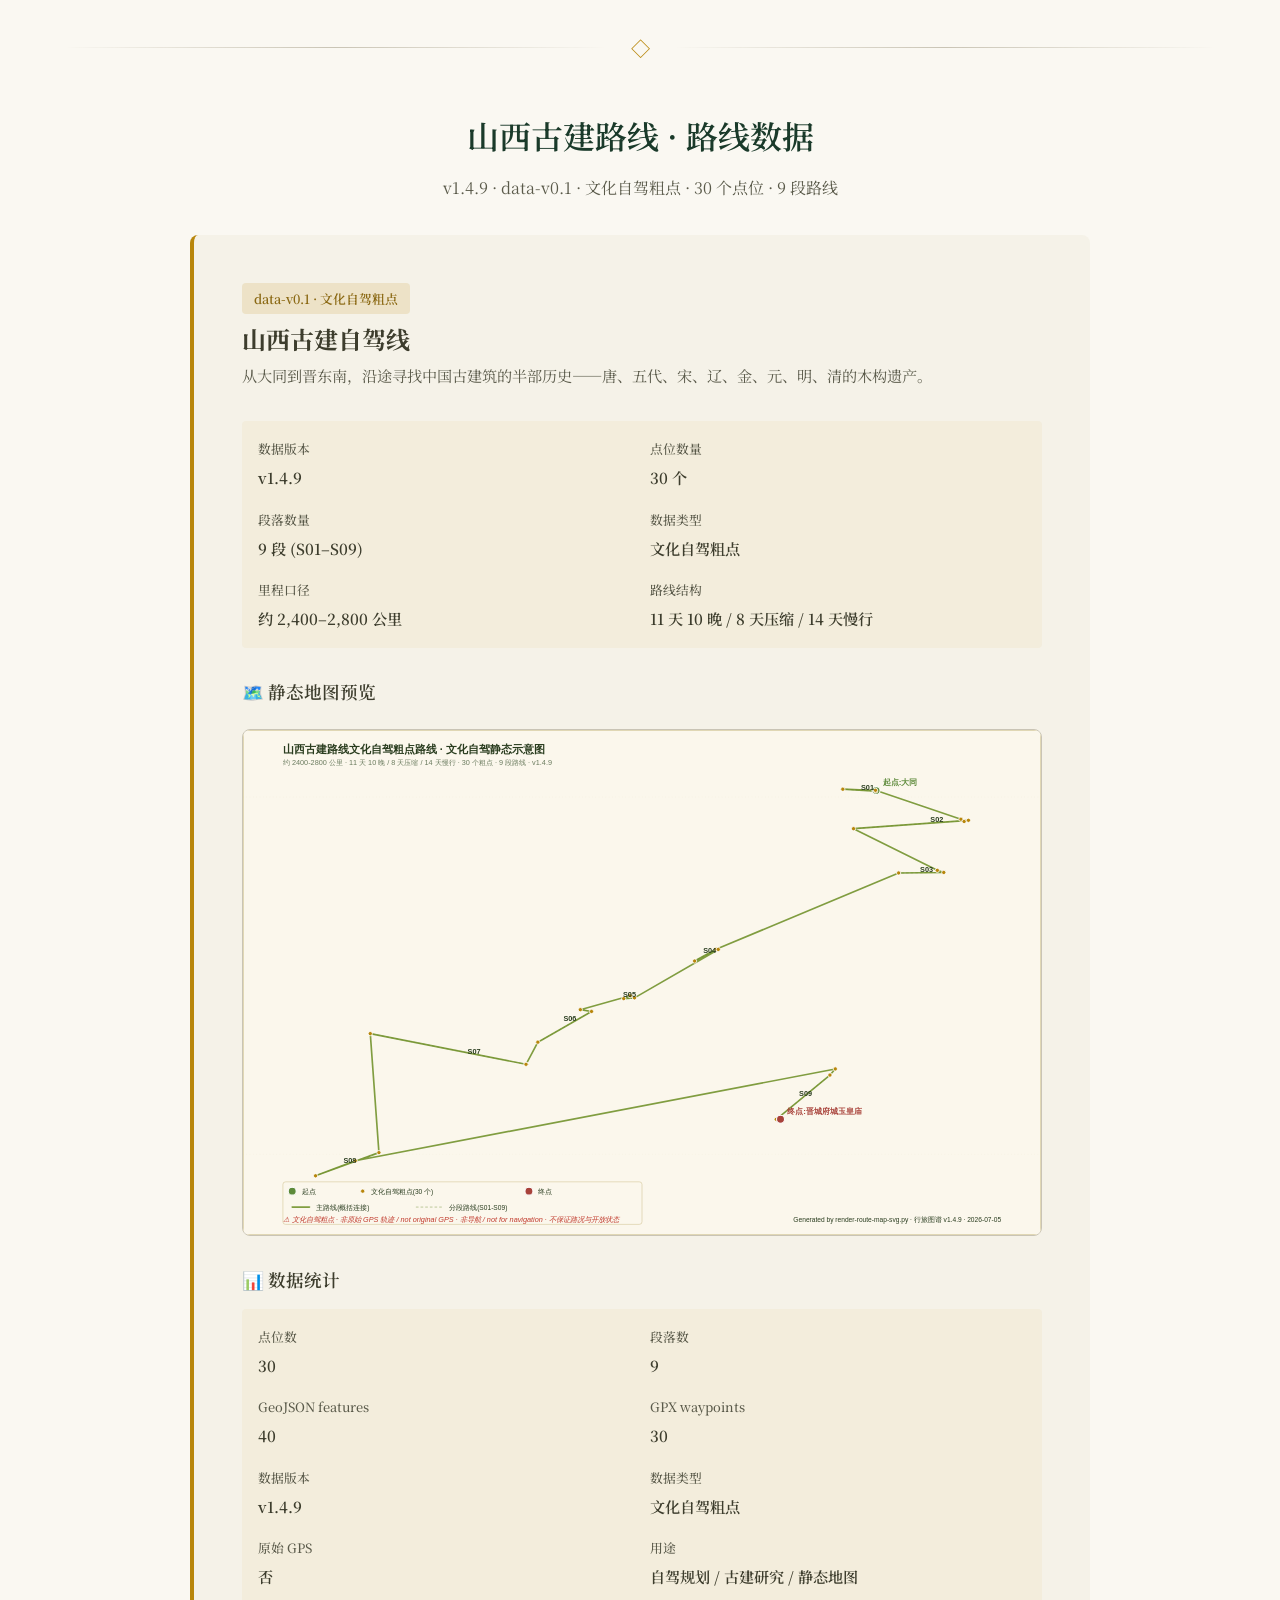
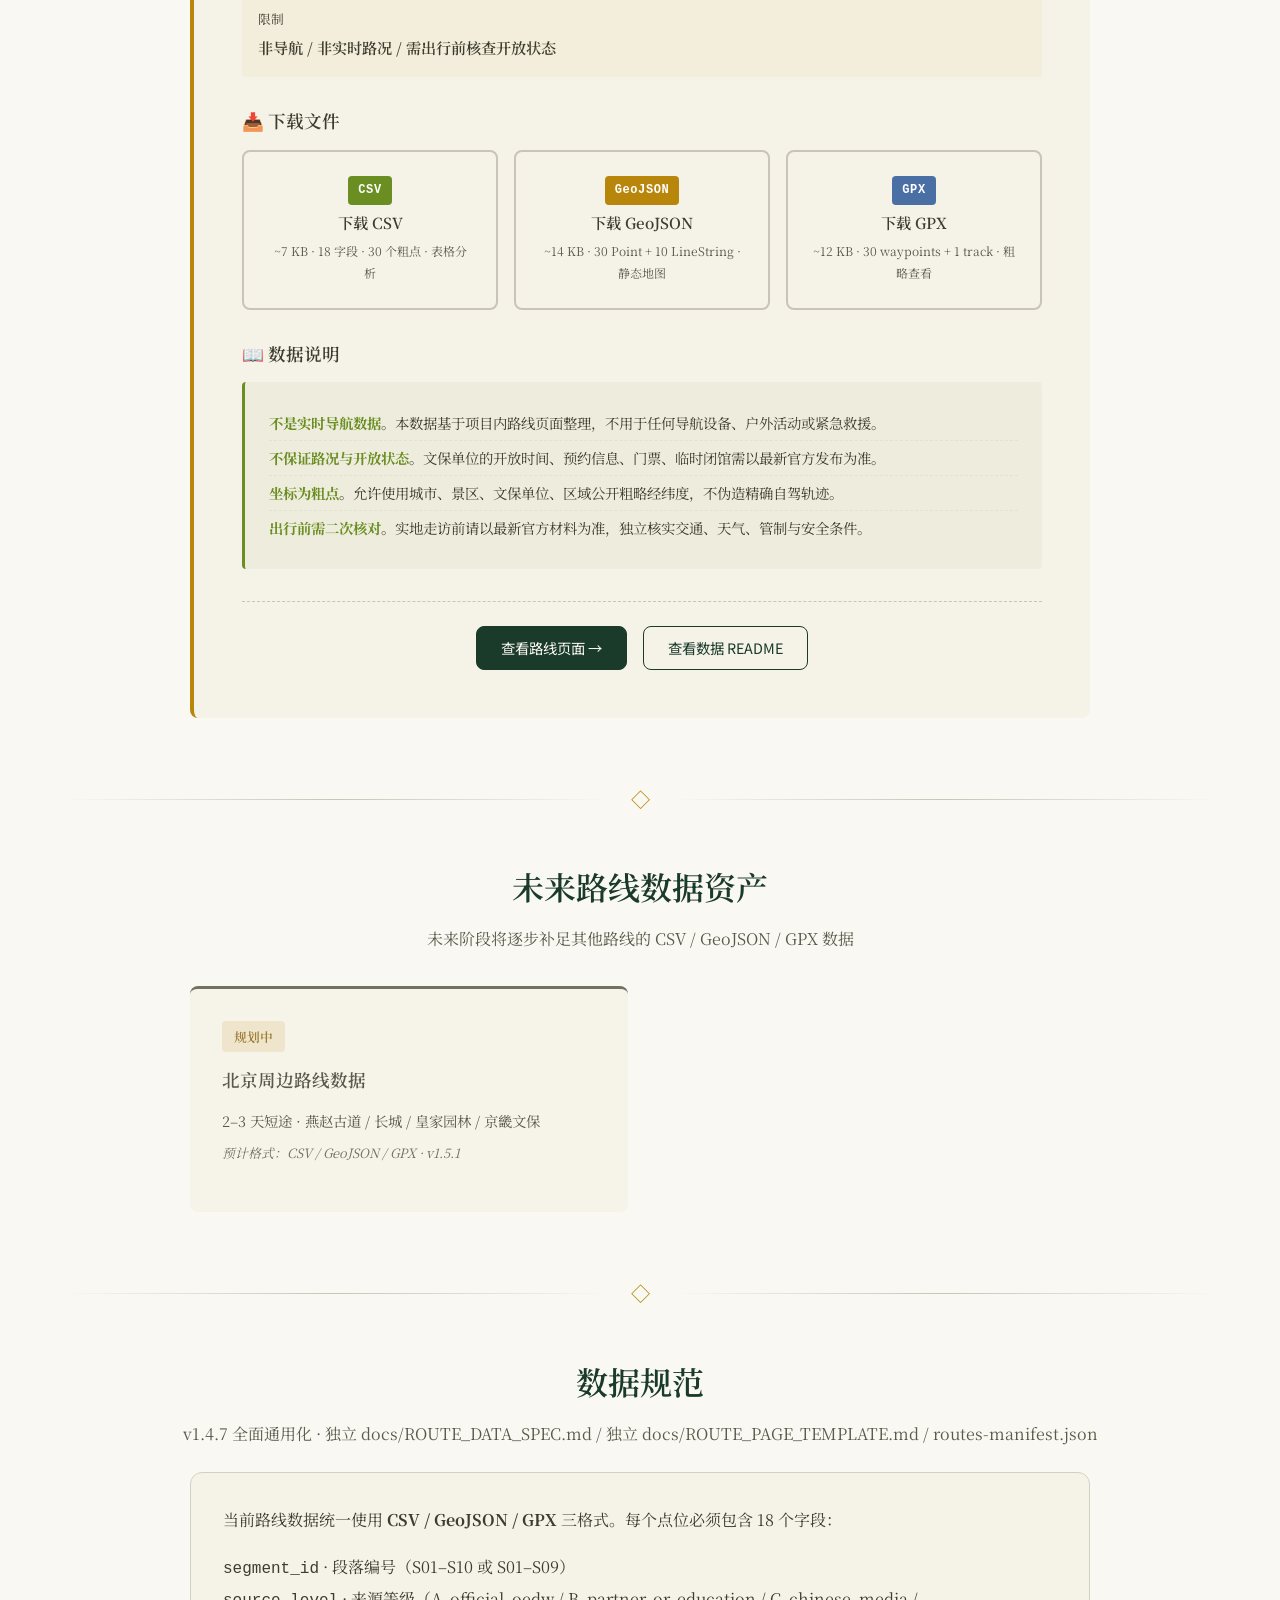
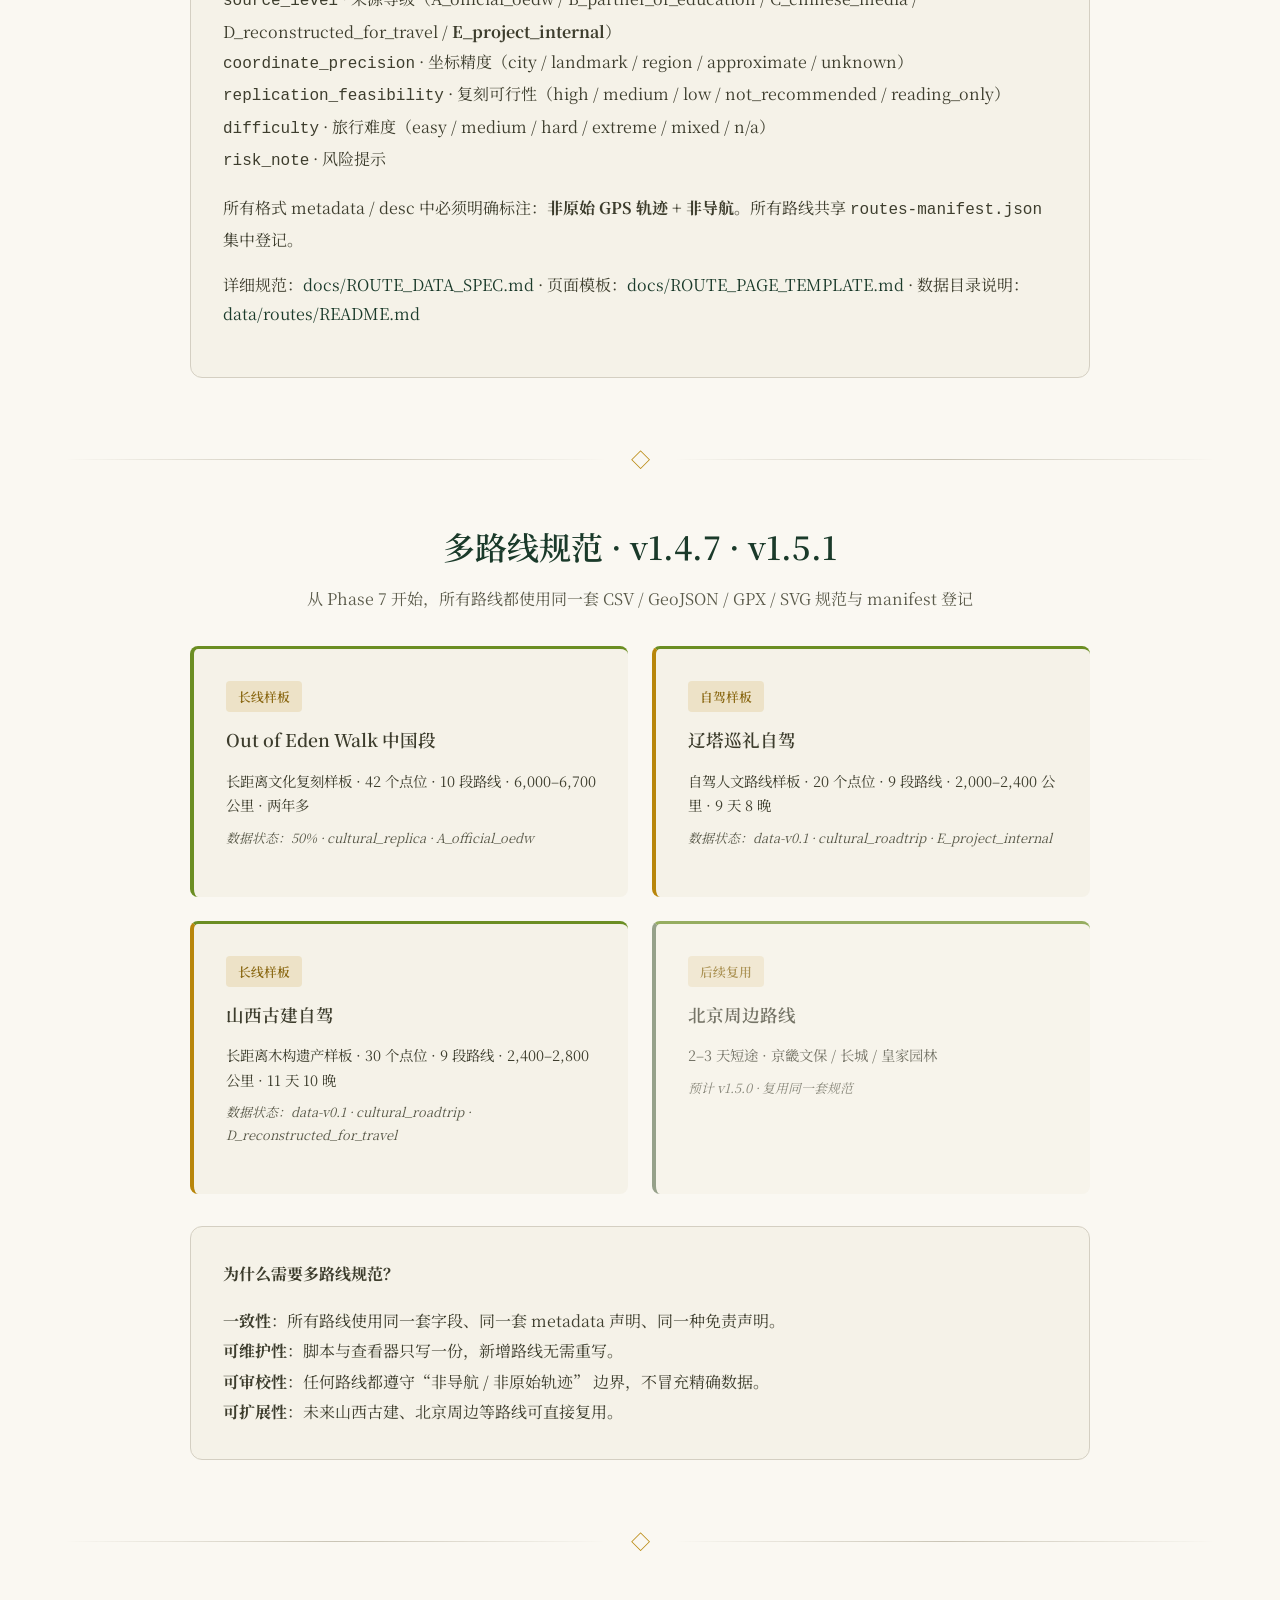
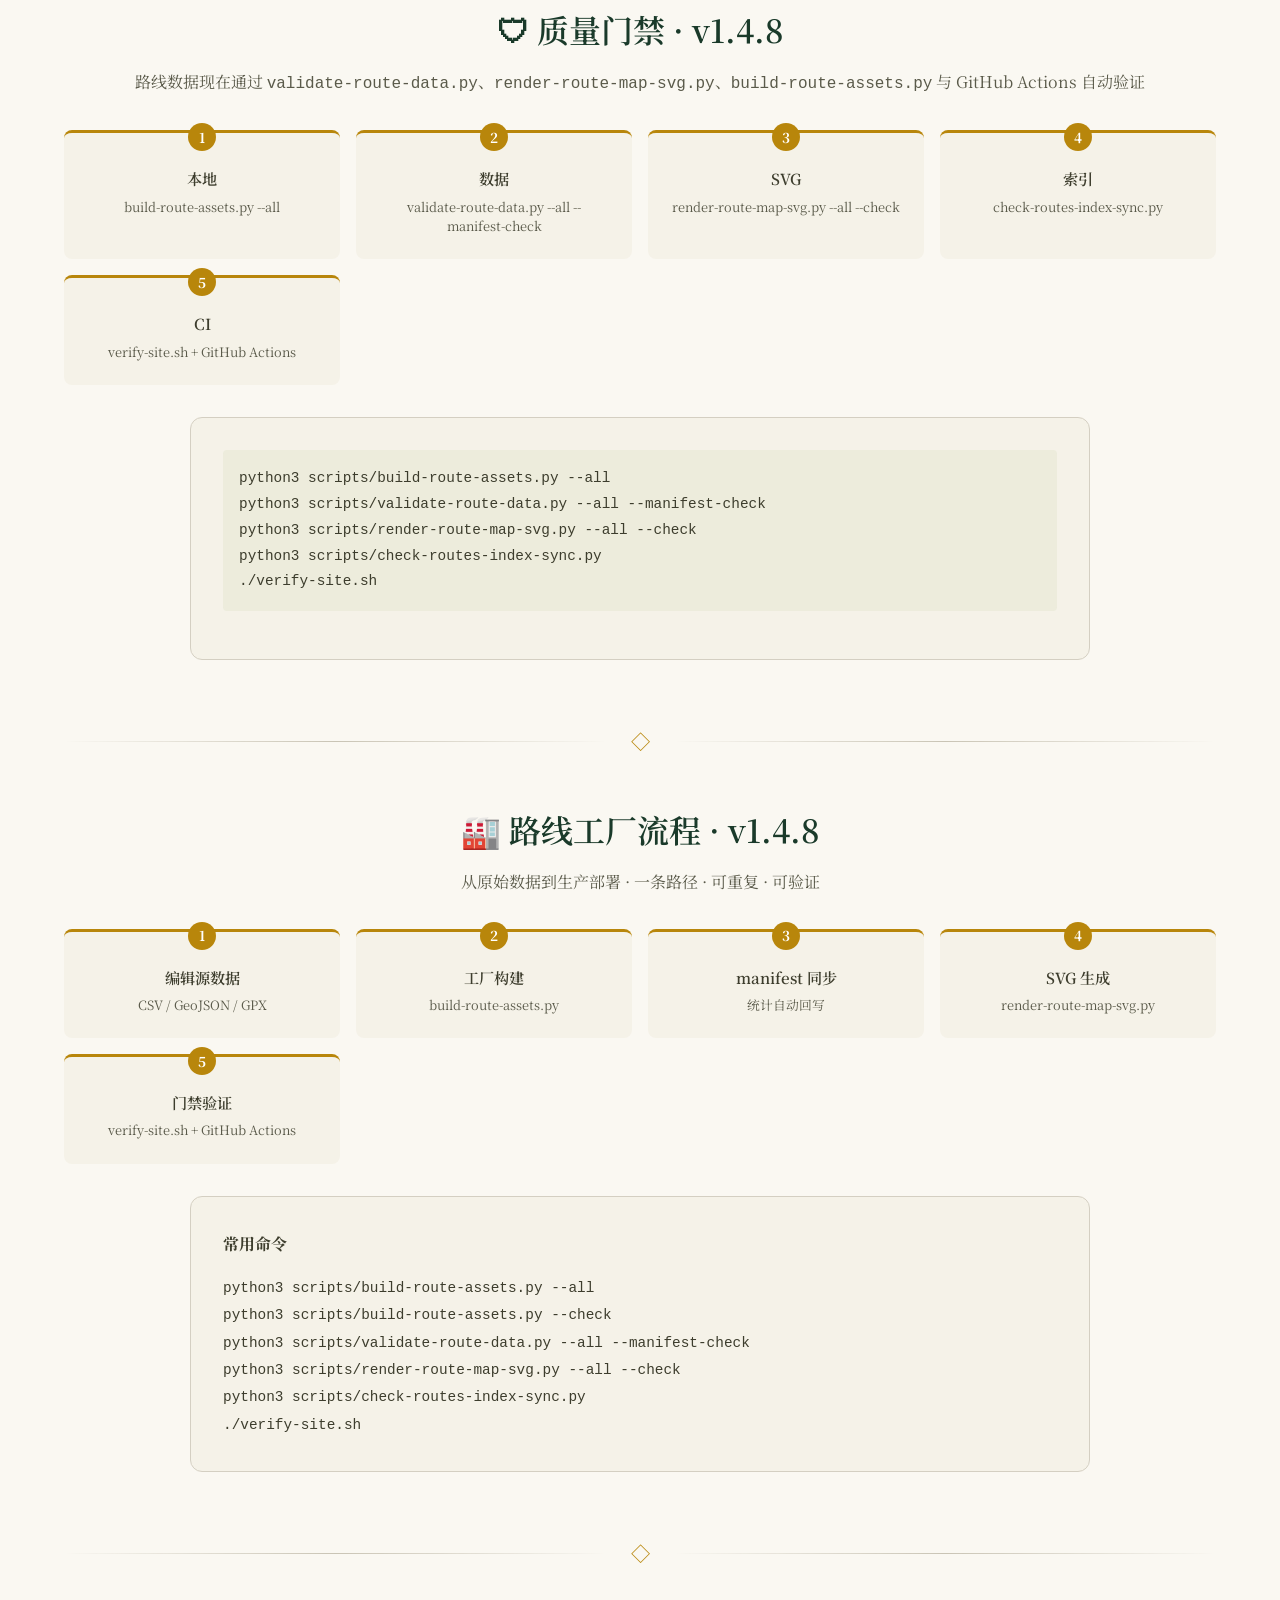
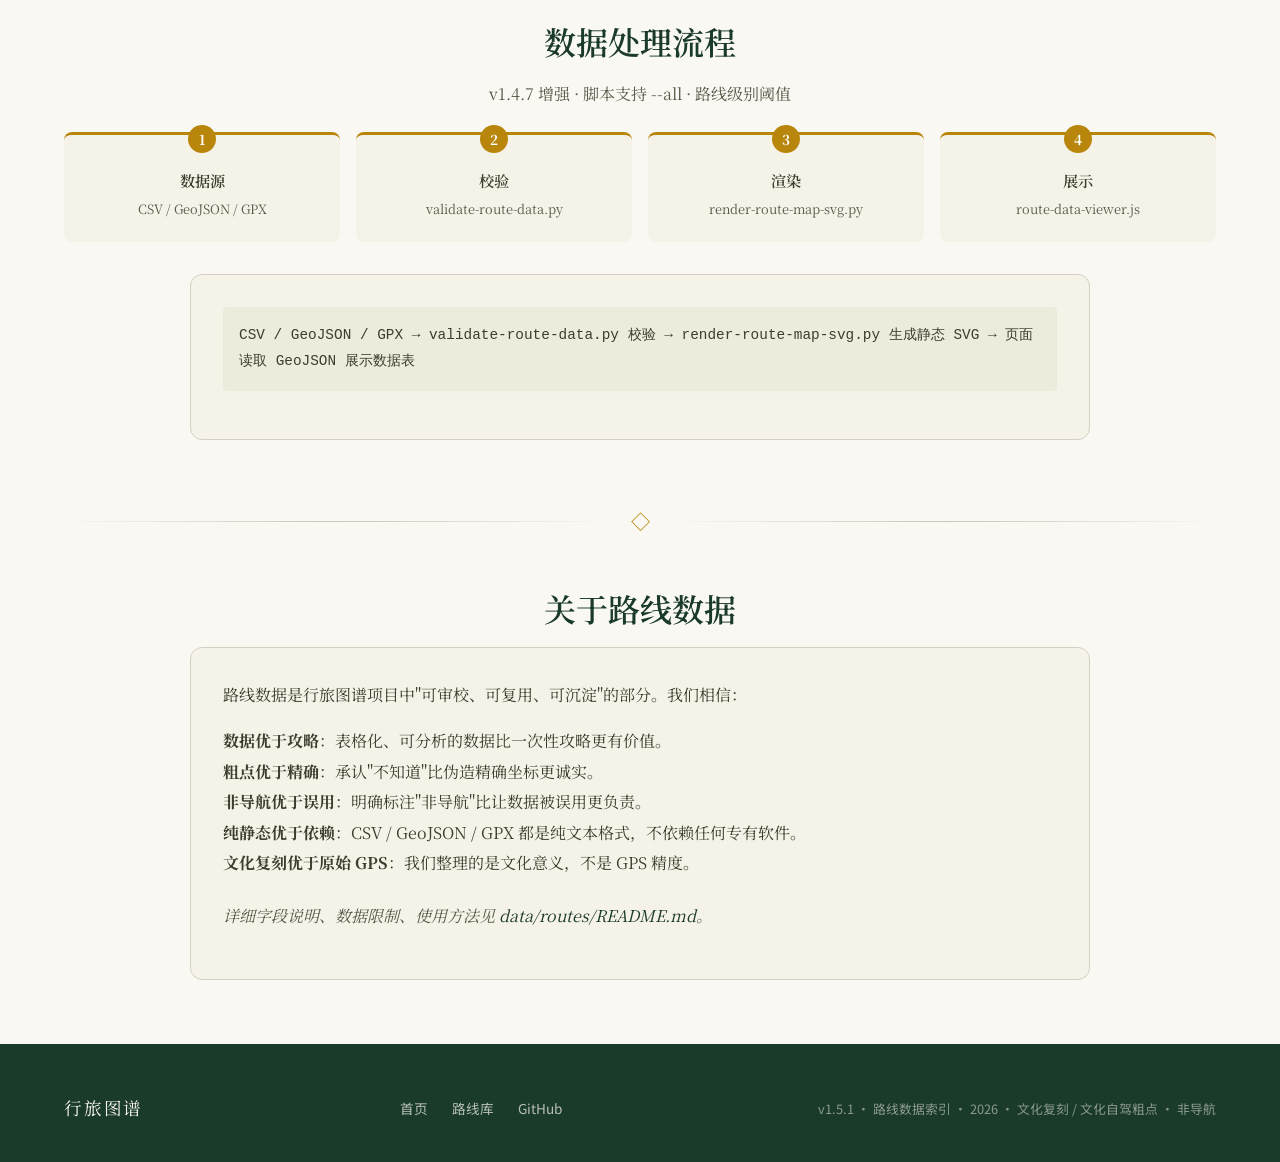
==== commit 6753f257: "Add unified route page data badges Phase 11 · v1.5.1 · Route Page Unified Data Badges and Related Ro" ====
--- a/routes/index.html
+++ b/routes/index.html
@@ -43,7 +43,7 @@
   <!-- Hero 首屏 -->
   <section class="hero">
     <div class="container">
-      <div class="trip-skeleton-badge">🗂️ 路线数据索引 · v1.5.0</div>
+      <div class="trip-skeleton-badge">🗂️ 路线数据索引 · v1.5.1</div>
       <h1 class="hero-title">路线数据索引</h1>
       <p class="hero-subtitle">把行旅图谱中的人文路线沉淀为可下载、可审校、可复用的数据资产。<br>CSV / GeoJSON / GPX 三种格式 · 纯静态 · 长期可维护</p>
       <div class="trip-tags" style="justify-content: center; margin-top: var(--space-xl);">
@@ -74,7 +74,7 @@
   <!-- 路线资产总览（v1.4.7 新增） -->
   <section class="container" style="margin-top: var(--space-2xl);">
     <div class="city-card" style="max-width: 900px; margin: 0 auto;">
-      <h3 class="text-center" style="margin-bottom: var(--space-lg);">📦 路线数据资产总览 · v1.5.0</h3>
+      <h3 class="text-center" style="margin-bottom: var(--space-lg);">📦 路线数据资产总览 · v1.5.1</h3>
       <div class="data-meta-list">
         <div class="data-meta-item">
           <span class="data-meta-label">路线数据资产</span>
@@ -553,7 +553,7 @@
         <div class="data-status-badge">规划中</div>
         <h4 class="data-index-title">北京周边路线数据</h4>
         <p class="data-index-desc">2–3 天短途 · 燕赵古道 / 长城 / 皇家园林 / 京畿文保</p>
-        <p class="data-index-meta">预计格式：CSV / GeoJSON / GPX · v1.5.0</p>
+        <p class="data-index-meta">预计格式：CSV / GeoJSON / GPX · v1.5.1</p>
       </div>
     </div>
   </section>
@@ -586,12 +586,12 @@
     </div>
   </section>
 
-  <!-- 多路线规范（v1.4.7 新增） -->
+  <!-- 多路线规范（v1.4.7 新增 · v1.5.1 增强） -->
   <section id="multi-route" class="container" style="margin-top: var(--space-3xl);">
     <div class="section-divider">
       <span class="section-divider-icon">◇</span>
     </div>
-    <h2 class="text-center" style="margin-bottom: var(--space-md);">多路线规范 · v1.4.7</h2>
+    <h2 class="text-center" style="margin-bottom: var(--space-md);">多路线规范 · v1.4.7 · v1.5.1</h2>
     <p style="text-align: center; color: var(--color-text-secondary); margin-bottom: var(--space-xl);">
       从 Phase 7 开始，所有路线都使用同一套 CSV / GeoJSON / GPX / SVG 规范与 manifest 登记
     </p>
@@ -805,7 +805,7 @@
           <a href="../index.html#trips" class="footer-link">路线库</a>
           <a href="https://github.com/conanxin/culture-roadtrip-atlas" class="footer-link" target="_blank">GitHub</a>
         </div>
-        <div class="footer-credit">v1.5.0 · 路线数据索引 · 2026 · 文化复刻 / 文化自驾粗点 · 非导航</div>
+        <div class="footer-credit">v1.5.1 · 路线数据索引 · 2026 · 文化复刻 / 文化自驾粗点 · 非导航</div>
       </div>
     </div>
   </footer>
--- a/assets/css/styles.css
+++ b/assets/css/styles.css
@@ -7795,3 +7795,320 @@
     grid-template-columns: 1fr;
   }
 }
+
+/* ===========================================================
+ * v1.5.1 · Phase 11 · 路线详情页统一数据徽章样式
+ * =========================================================== */
+
+:root {
+  --color-route-badge-full-bg: rgba(107, 142, 35, 0.18);
+  --color-route-badge-full-border: rgba(107, 142, 35, 0.6);
+  --color-route-badge-v01-bg: rgba(212, 167, 75, 0.18);
+  --color-route-badge-v01-border: rgba(212, 167, 75, 0.6);
+  --color-route-badge-planned-bg: rgba(140, 130, 110, 0.16);
+  --color-route-badge-planned-border: rgba(140, 130, 110, 0.5);
+  --color-route-badge-svg-bg: rgba(46, 79, 79, 0.18);
+  --color-route-badge-svg-border: rgba(46, 79, 79, 0.6);
+  --color-route-badge-points-bg: rgba(70, 90, 60, 0.14);
+  --color-route-badge-points-border: rgba(70, 90, 60, 0.5);
+  --color-route-badge-not-nav-bg: rgba(192, 57, 43, 0.14);
+  --color-route-badge-not-nav-border: rgba(192, 57, 43, 0.5);
+  --color-route-badge-cat-long-walk: rgba(70, 90, 60, 0.18);
+  --color-route-badge-cat-roadtrip: rgba(212, 167, 75, 0.18);
+  --color-route-badge-cat-architecture: rgba(46, 79, 79, 0.18);
+}
+
+/* ----- 容器 ----- */
+.route-page-data-panel {
+  margin: var(--space-2xl) auto;
+}
+
+/* ----- 索引卡片顶部“详情页徽章”指示器 (v1.5.1) ----- */
+.route-index-page-badge {
+  display: inline-block;
+  padding: 2px 8px;
+  margin-bottom: var(--space-xs, 6px);
+  background: rgba(46, 79, 79, 0.12);
+  border: 1px solid rgba(46, 79, 79, 0.4);
+  border-radius: 10px;
+  font-size: 0.7rem;
+  color: #2e4f4f;
+  font-weight: 500;
+}
+
+/* ----- 头部 ----- */
+.route-page-data-header {
+  text-align: center;
+  margin-bottom: var(--space-lg);
+}
+.route-page-data-title {
+  font-family: serif;
+  font-weight: 600;
+  font-size: 1.4rem;
+  margin-bottom: var(--space-sm);
+  color: var(--color-text-primary, #2d3a2a);
+}
+.route-page-data-badges {
+  display: flex;
+  flex-wrap: wrap;
+  gap: var(--space-xs, 6px);
+  justify-content: center;
+  align-items: center;
+}
+
+/* ----- 徽章 ----- */
+.route-page-data-badge {
+  display: inline-block;
+  padding: 4px 10px;
+  border-radius: 12px;
+  font-size: 0.78rem;
+  font-weight: 500;
+  line-height: 1.4;
+  border: 1px solid transparent;
+  white-space: nowrap;
+}
+.route-page-data-badge-full {
+  background: var(--color-route-badge-full-bg);
+  border-color: var(--color-route-badge-full-border);
+  color: #4a5e30;
+}
+.route-page-data-badge-v01 {
+  background: var(--color-route-badge-v01-bg);
+  border-color: var(--color-route-badge-v01-border);
+  color: #8a6a2c;
+}
+.route-page-data-badge-planned {
+  background: var(--color-route-badge-planned-bg);
+  border-color: var(--color-route-badge-planned-border);
+  color: #5a5448;
+}
+.route-page-data-badge-svg {
+  background: var(--color-route-badge-svg-bg);
+  border-color: var(--color-route-badge-svg-border);
+  color: #2e4f4f;
+}
+.route-page-data-badge-points {
+  background: var(--color-route-badge-points-bg);
+  border-color: var(--color-route-badge-points-border);
+  color: #465a3c;
+}
+.route-page-data-badge-segments {
+  background: var(--color-route-badge-points-bg);
+  border-color: var(--color-route-badge-points-border);
+  color: #465a3c;
+}
+.route-page-data-badge-not-nav {
+  background: var(--color-route-badge-not-nav-bg);
+  border-color: var(--color-route-badge-not-nav-border);
+  color: #8a3527;
+}
+.route-page-data-badge-category {
+  font-weight: 500;
+}
+.route-page-data-badge-category-long_walk {
+  background: var(--color-route-badge-cat-long-walk);
+  color: #4a5e30;
+}
+.route-page-data-badge-category-roadtrip {
+  background: var(--color-route-badge-cat-roadtrip);
+  color: #8a6a2c;
+}
+.route-page-data-badge-category-architecture {
+  background: var(--color-route-badge-cat-architecture);
+  color: #2e4f4f;
+}
+
+/* ----- 摘要卡 ----- */
+.route-page-data-summary {
+  margin: var(--space-md) 0;
+  padding: var(--space-md);
+  background: rgba(107, 142, 35, 0.04);
+  border-radius: var(--radius-sm, 6px);
+  border-left: 3px solid rgba(107, 142, 35, 0.5);
+}
+.route-page-data-summary-grid {
+  display: grid;
+  grid-template-columns: repeat(4, 1fr);
+  gap: var(--space-sm, 8px);
+}
+.route-page-data-summary-item {
+  padding: var(--space-xs, 6px);
+}
+.route-page-data-summary-label {
+  font-size: 0.72rem;
+  color: var(--color-text-secondary, #6b7c5f);
+  margin-bottom: 2px;
+}
+.route-page-data-summary-value {
+  font-size: 0.9rem;
+  font-weight: 500;
+  color: var(--color-text-primary, #2d3a2a);
+}
+.route-page-data-summary-text {
+  margin-top: var(--space-sm, 8px);
+  font-size: 0.92rem;
+  line-height: 1.7;
+  color: var(--color-text-primary, #2d3a2a);
+}
+.route-page-data-tags {
+  display: flex;
+  flex-wrap: wrap;
+  gap: 4px;
+  margin-top: var(--space-xs, 6px);
+}
+
+/* ----- 章节小标题 ----- */
+.route-page-data-section-title {
+  font-family: serif;
+  font-weight: 600;
+  font-size: 1.05rem;
+  margin: var(--space-lg) 0 var(--space-sm);
+  color: var(--color-text-primary, #2d3a2a);
+}
+
+/* ----- 下载入口 ----- */
+.route-page-data-actions-wrap {
+  margin-top: var(--space-md);
+}
+.route-page-data-actions {
+  display: flex;
+  flex-wrap: wrap;
+  gap: var(--space-xs, 6px);
+}
+.route-page-data-action {
+  display: inline-flex;
+  align-items: center;
+  gap: 6px;
+  padding: 8px 14px;
+  border-radius: var(--radius-sm, 6px);
+  background: rgba(107, 142, 35, 0.08);
+  border: 1px solid rgba(107, 142, 35, 0.25);
+  color: #3a4a30;
+  font-size: 0.85rem;
+  text-decoration: none;
+  transition: background 0.15s ease;
+}
+.route-page-data-action:hover {
+  background: rgba(107, 142, 35, 0.16);
+}
+.route-page-data-action-icon {
+  font-size: 0.9rem;
+}
+.route-page-data-action-label {
+  font-weight: 500;
+}
+
+/* ----- 数据安全边界提示 ----- */
+.route-page-data-warning {
+  margin-top: var(--space-md);
+  padding: var(--space-md);
+  background: rgba(212, 167, 75, 0.08);
+  border-left: 3px solid rgba(212, 167, 75, 0.6);
+  border-radius: var(--radius-sm, 6px);
+  font-size: 0.85rem;
+  line-height: 1.7;
+  color: #5a4416;
+}
+.route-page-data-warning strong {
+  display: block;
+  margin-bottom: var(--space-xs, 6px);
+  font-size: 0.95rem;
+}
+.route-page-data-warning ul {
+  margin: 0;
+  padding-left: var(--space-md, 16px);
+}
+.route-page-data-warning li {
+  margin: 2px 0;
+}
+
+/* ----- 相关路线 ----- */
+.route-related-section {
+  margin-top: var(--space-lg);
+}
+.route-related-grid {
+  display: grid;
+  grid-template-columns: repeat(2, 1fr);
+  gap: var(--space-md, 12px);
+  margin-top: var(--space-sm, 8px);
+}
+.route-related-card {
+  padding: var(--space-md, 12px);
+  background: rgba(245, 240, 230, 0.5);
+  border-radius: var(--radius-sm, 6px);
+  border: 1px solid rgba(107, 142, 35, 0.15);
+}
+.route-related-badges {
+  display: flex;
+  flex-wrap: wrap;
+  gap: 4px;
+  margin-bottom: var(--space-xs, 6px);
+}
+.route-related-title {
+  font-family: serif;
+  font-weight: 600;
+  font-size: 1.05rem;
+  margin: var(--space-xs, 6px) 0;
+  color: var(--color-text-primary, #2d3a2a);
+}
+.route-related-summary {
+  font-size: 0.85rem;
+  line-height: 1.6;
+  color: var(--color-text-secondary, #5a6a4f);
+  margin: 0 0 var(--space-xs, 6px);
+}
+.route-related-tags {
+  display: flex;
+  flex-wrap: wrap;
+  gap: 4px;
+  margin-bottom: var(--space-xs, 6px);
+}
+.route-related-tag {
+  display: inline-block;
+  padding: 2px 8px;
+  background: rgba(107, 142, 35, 0.1);
+  border-radius: 10px;
+  font-size: 0.72rem;
+  color: #465a3c;
+}
+.route-related-tag-region {
+  background: rgba(46, 79, 79, 0.1);
+  color: #2e4f4f;
+}
+.route-related-actions {
+  display: flex;
+  gap: var(--space-xs, 6px);
+  margin-top: var(--space-xs, 6px);
+}
+.route-related-empty {
+  padding: var(--space-md, 12px);
+  text-align: center;
+  color: var(--color-text-secondary, #6b7c5f);
+  font-size: 0.85rem;
+}
+
+/* ----- fallback ----- */
+.route-page-data-fallback {
+  padding: var(--space-md, 12px);
+  text-align: center;
+  color: var(--color-text-secondary, #6b7c5f);
+  font-size: 0.9rem;
+  line-height: 1.6;
+}
+
+/* ----- 移动端 ----- */
+@media (max-width: 768px) {
+  .route-page-data-summary-grid {
+    grid-template-columns: repeat(2, 1fr);
+  }
+  .route-related-grid {
+    grid-template-columns: 1fr;
+  }
+  .route-page-data-actions {
+    flex-direction: column;
+    align-items: stretch;
+  }
+  .route-page-data-action {
+    justify-content: center;
+  }
+}
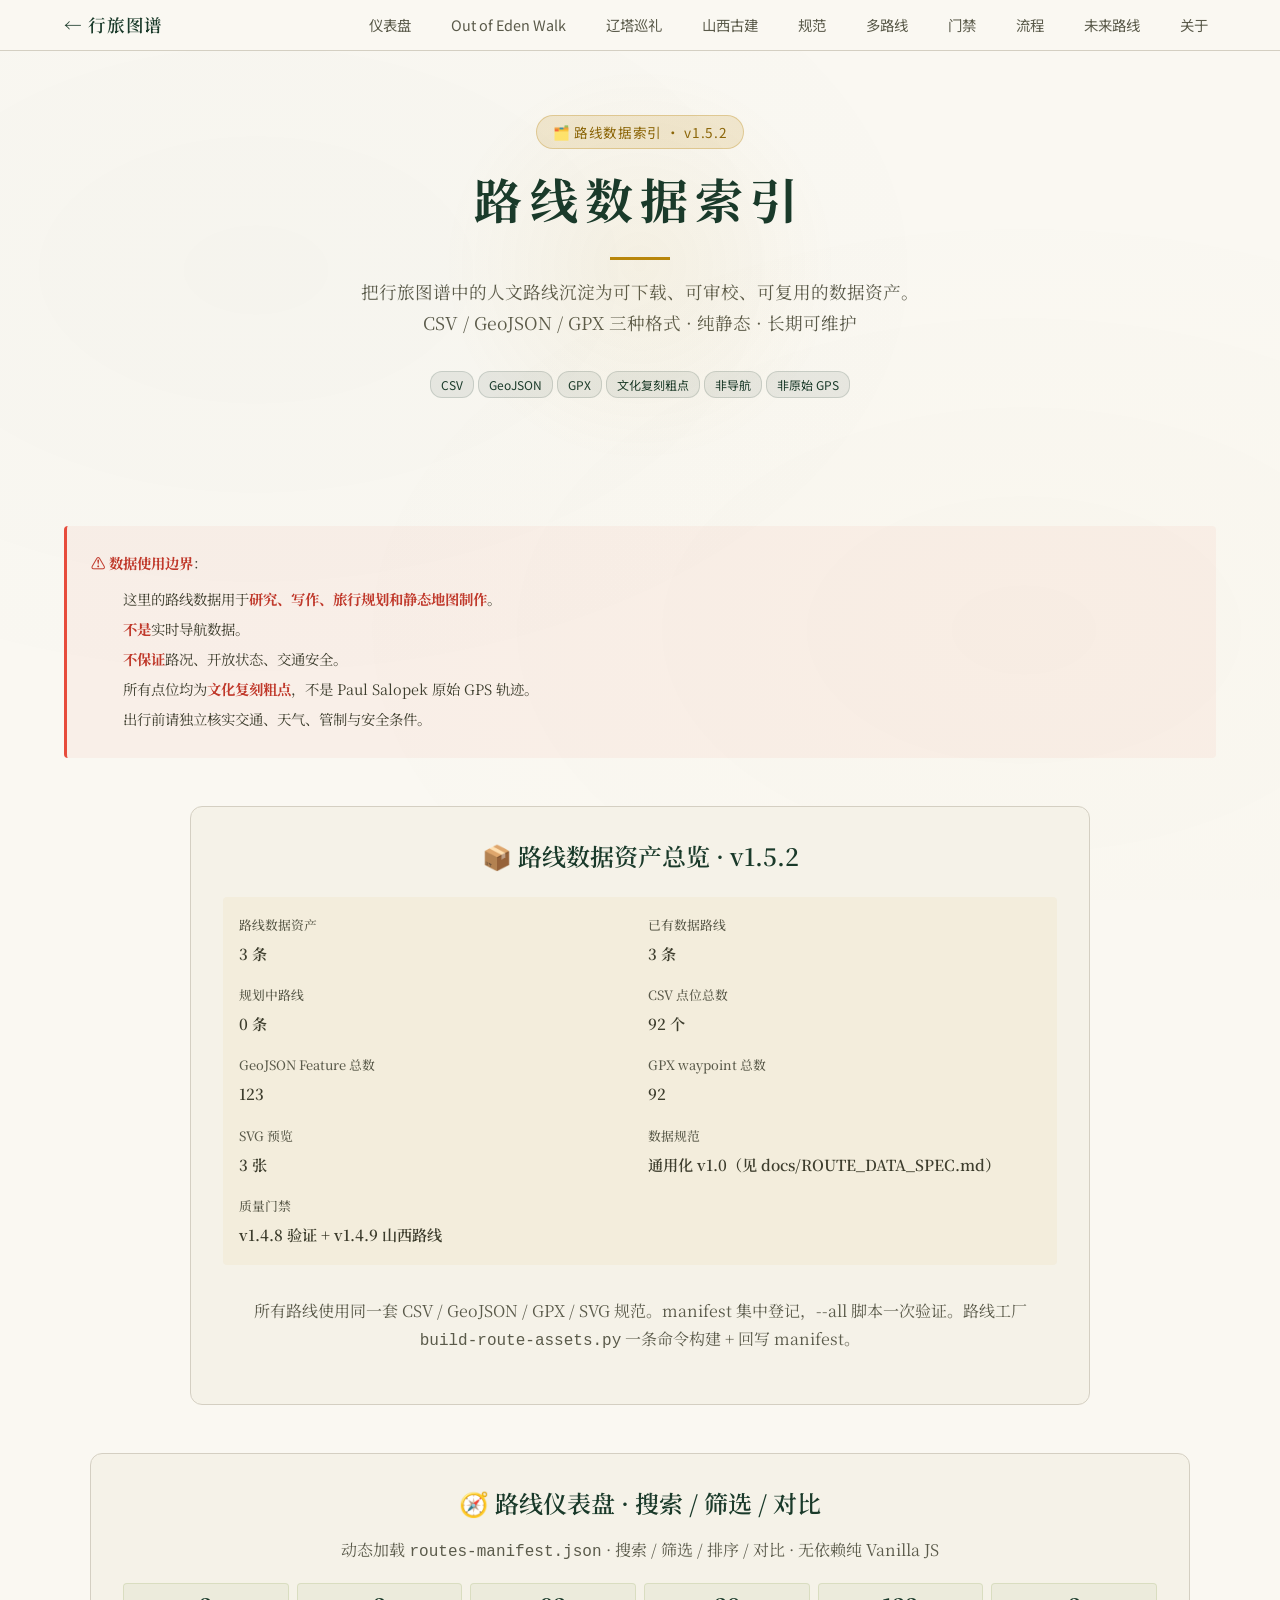
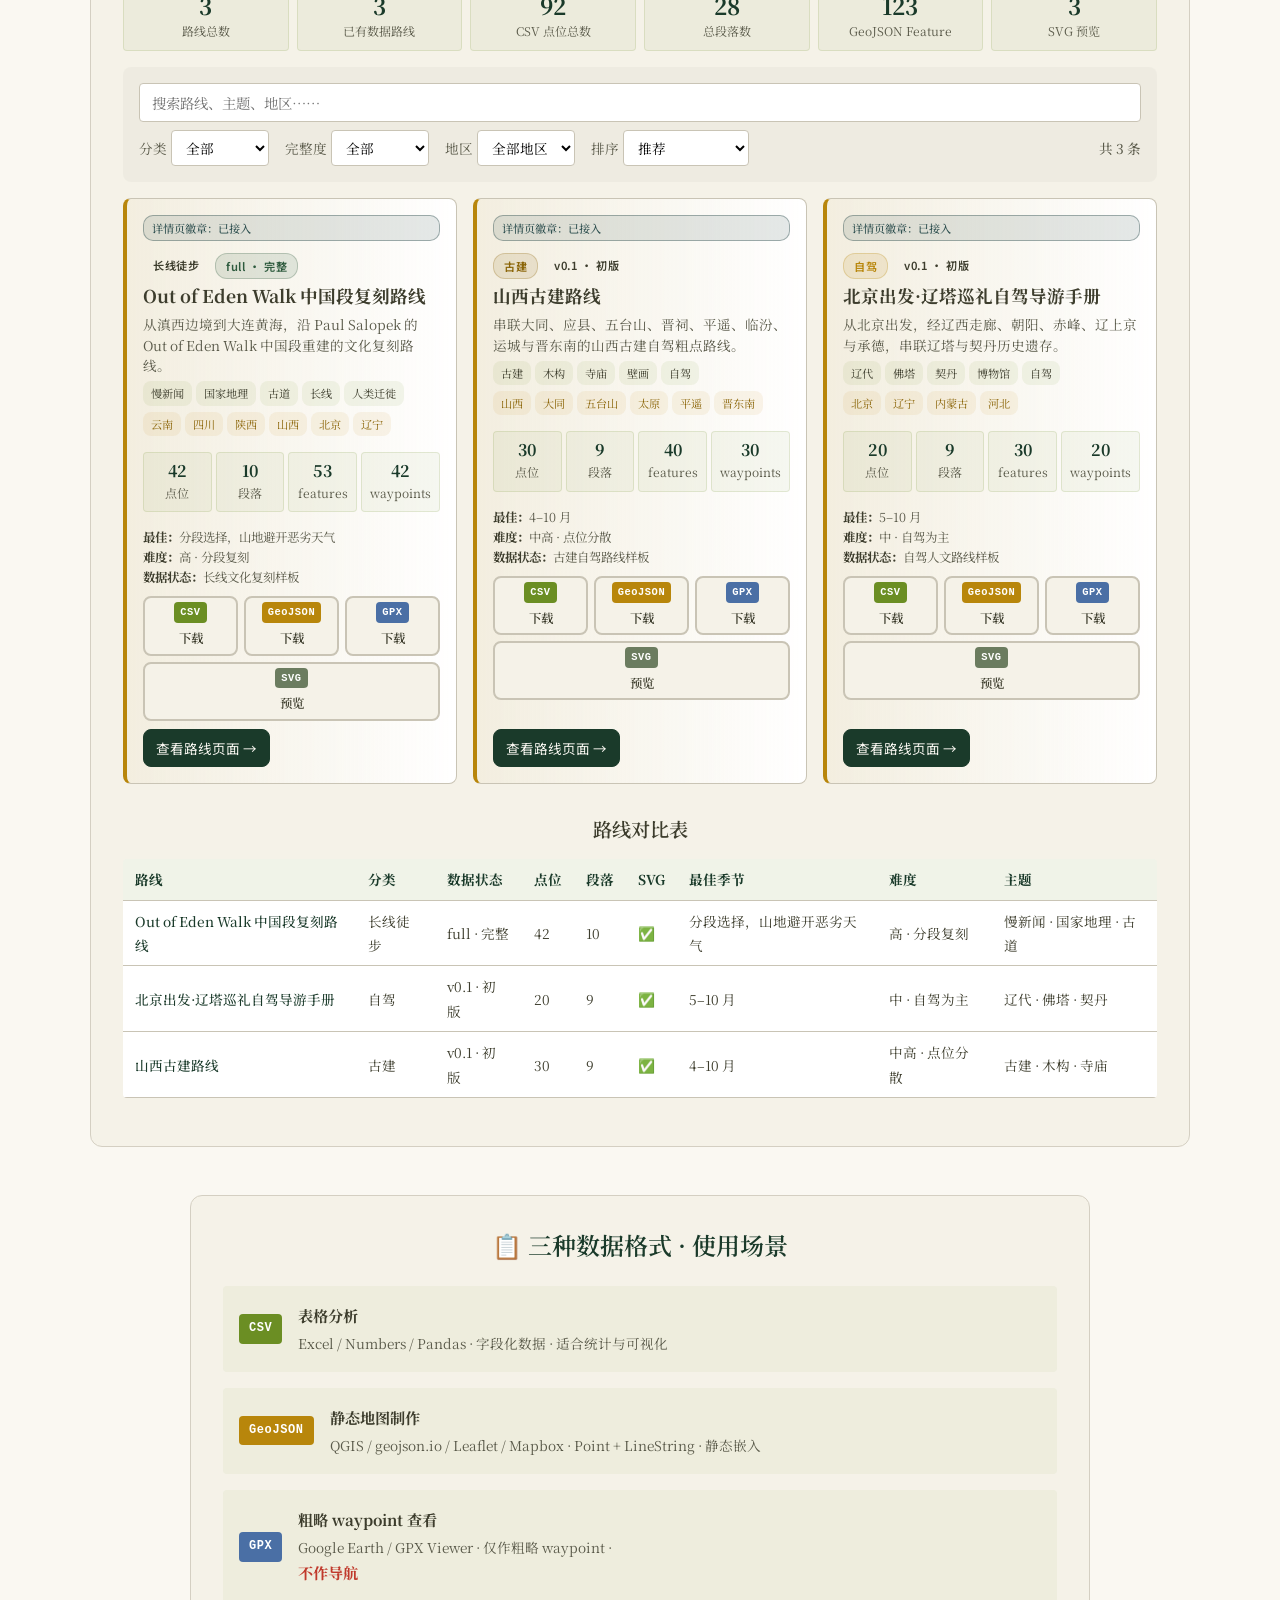
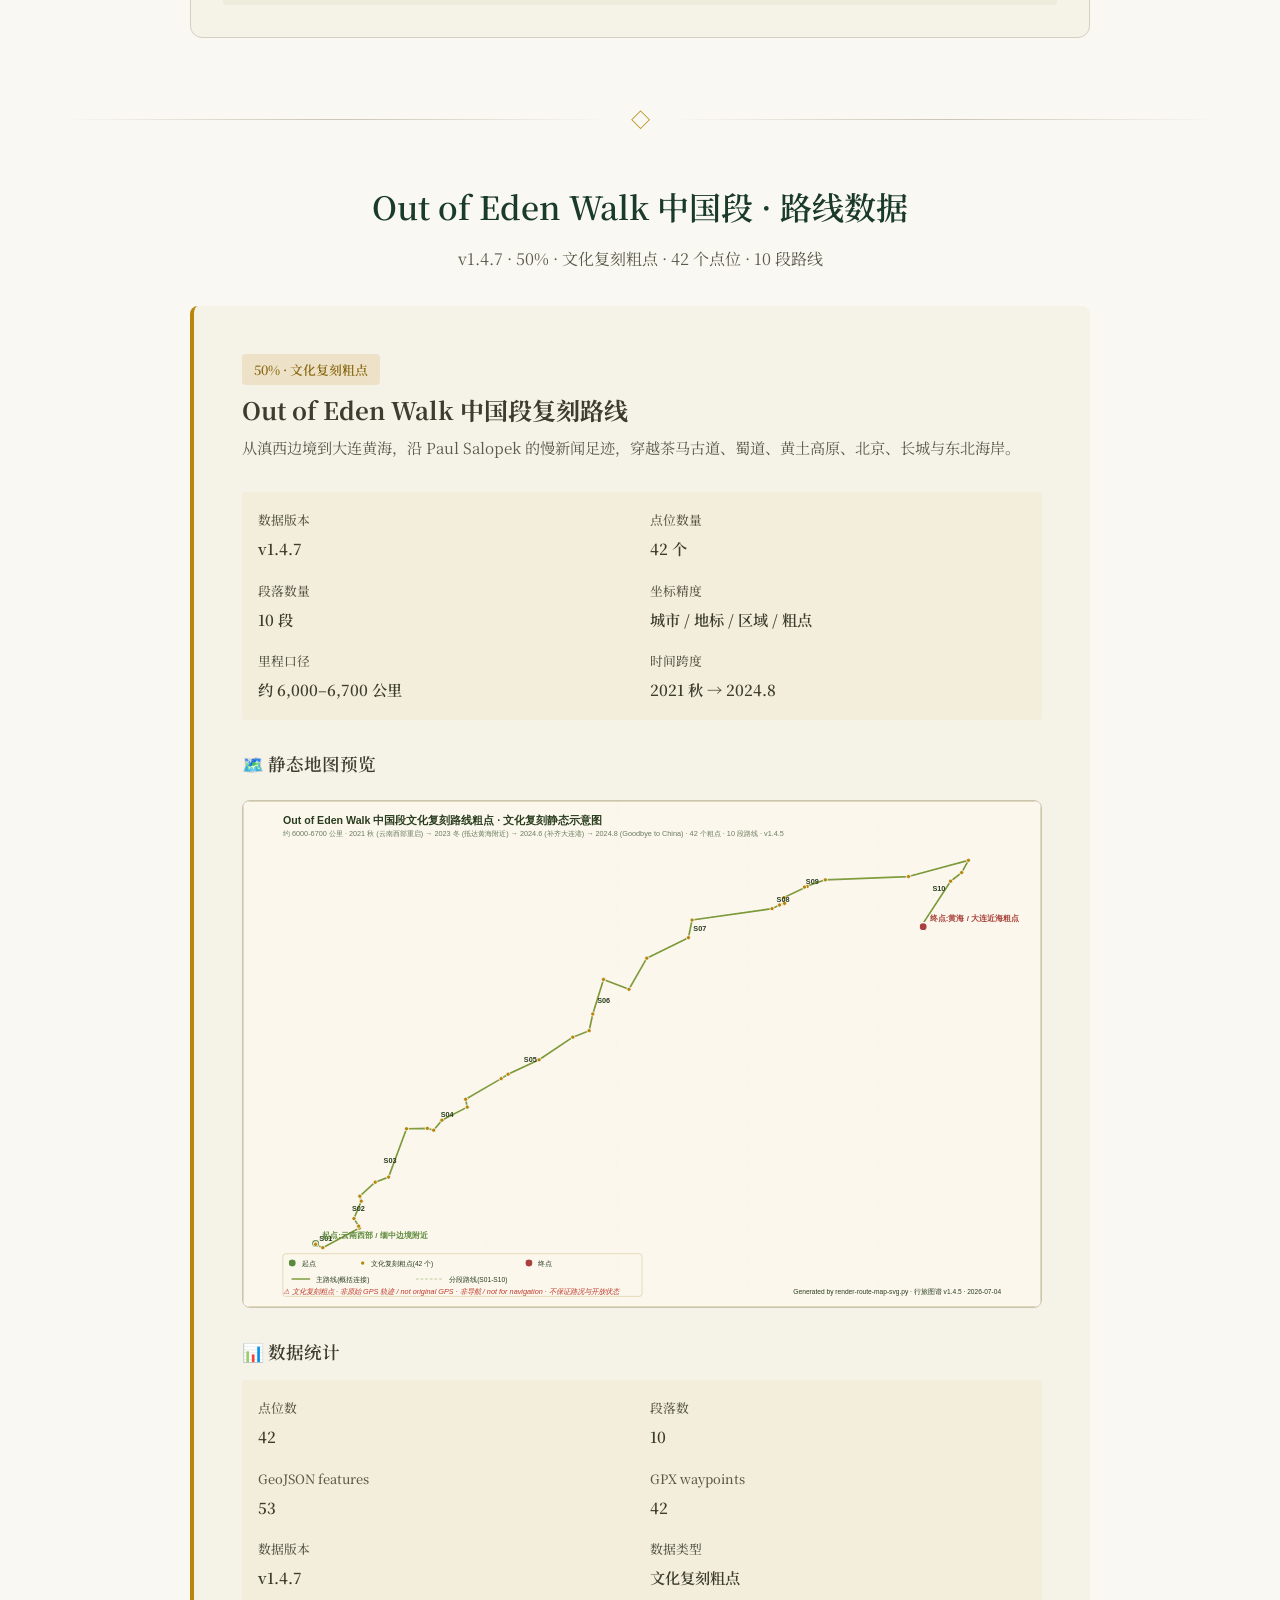
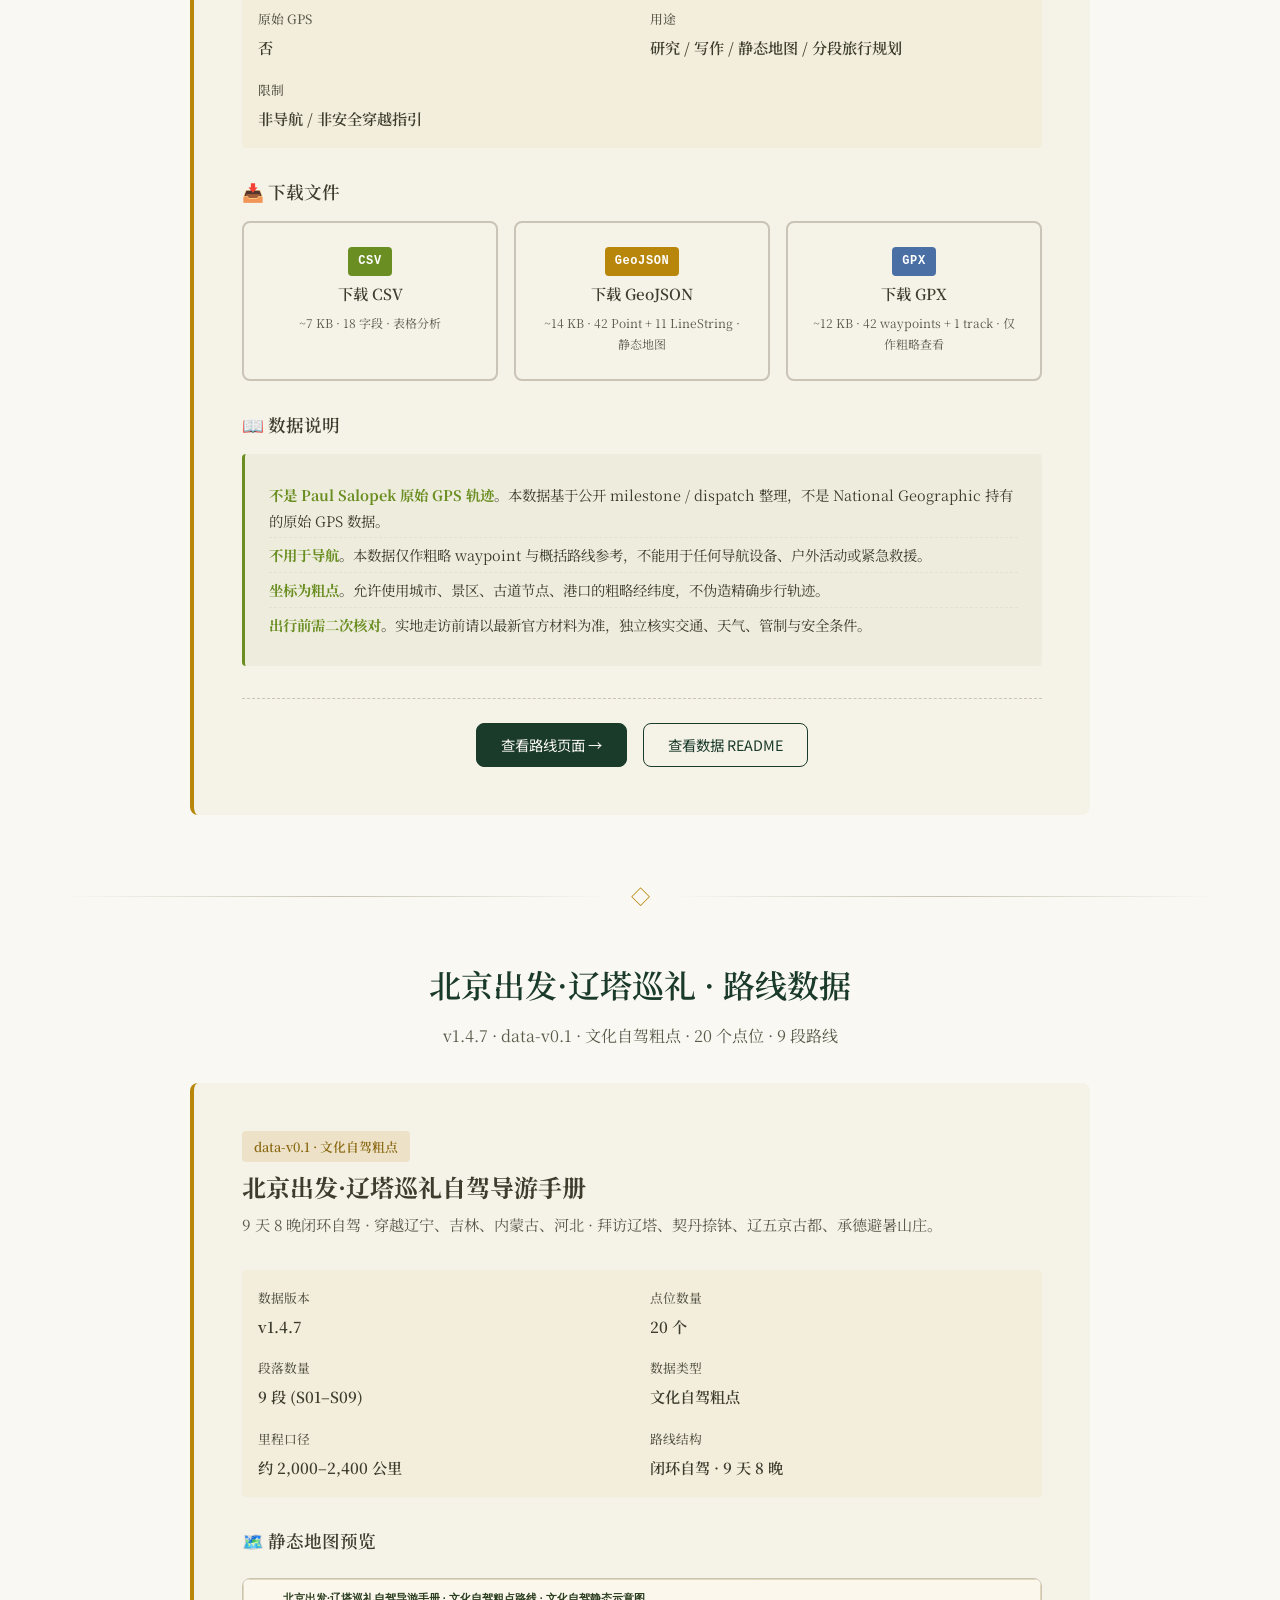
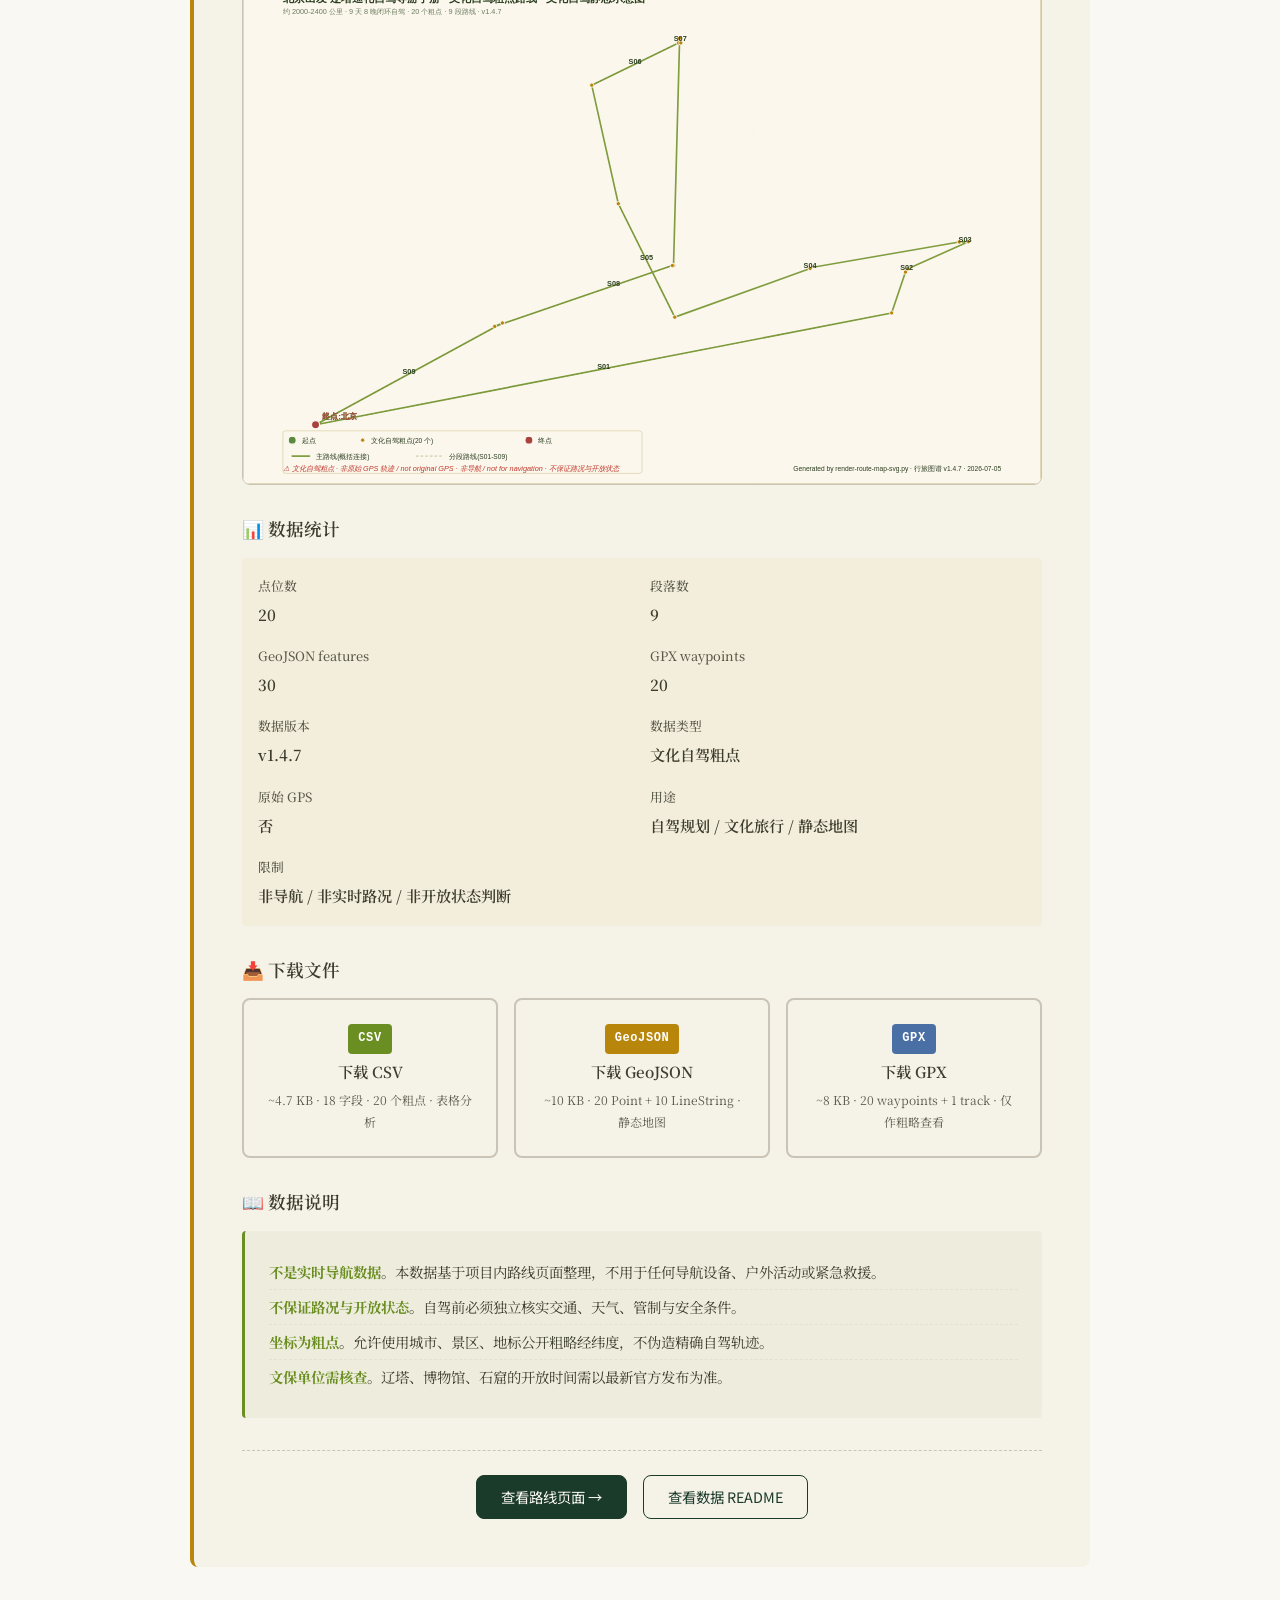
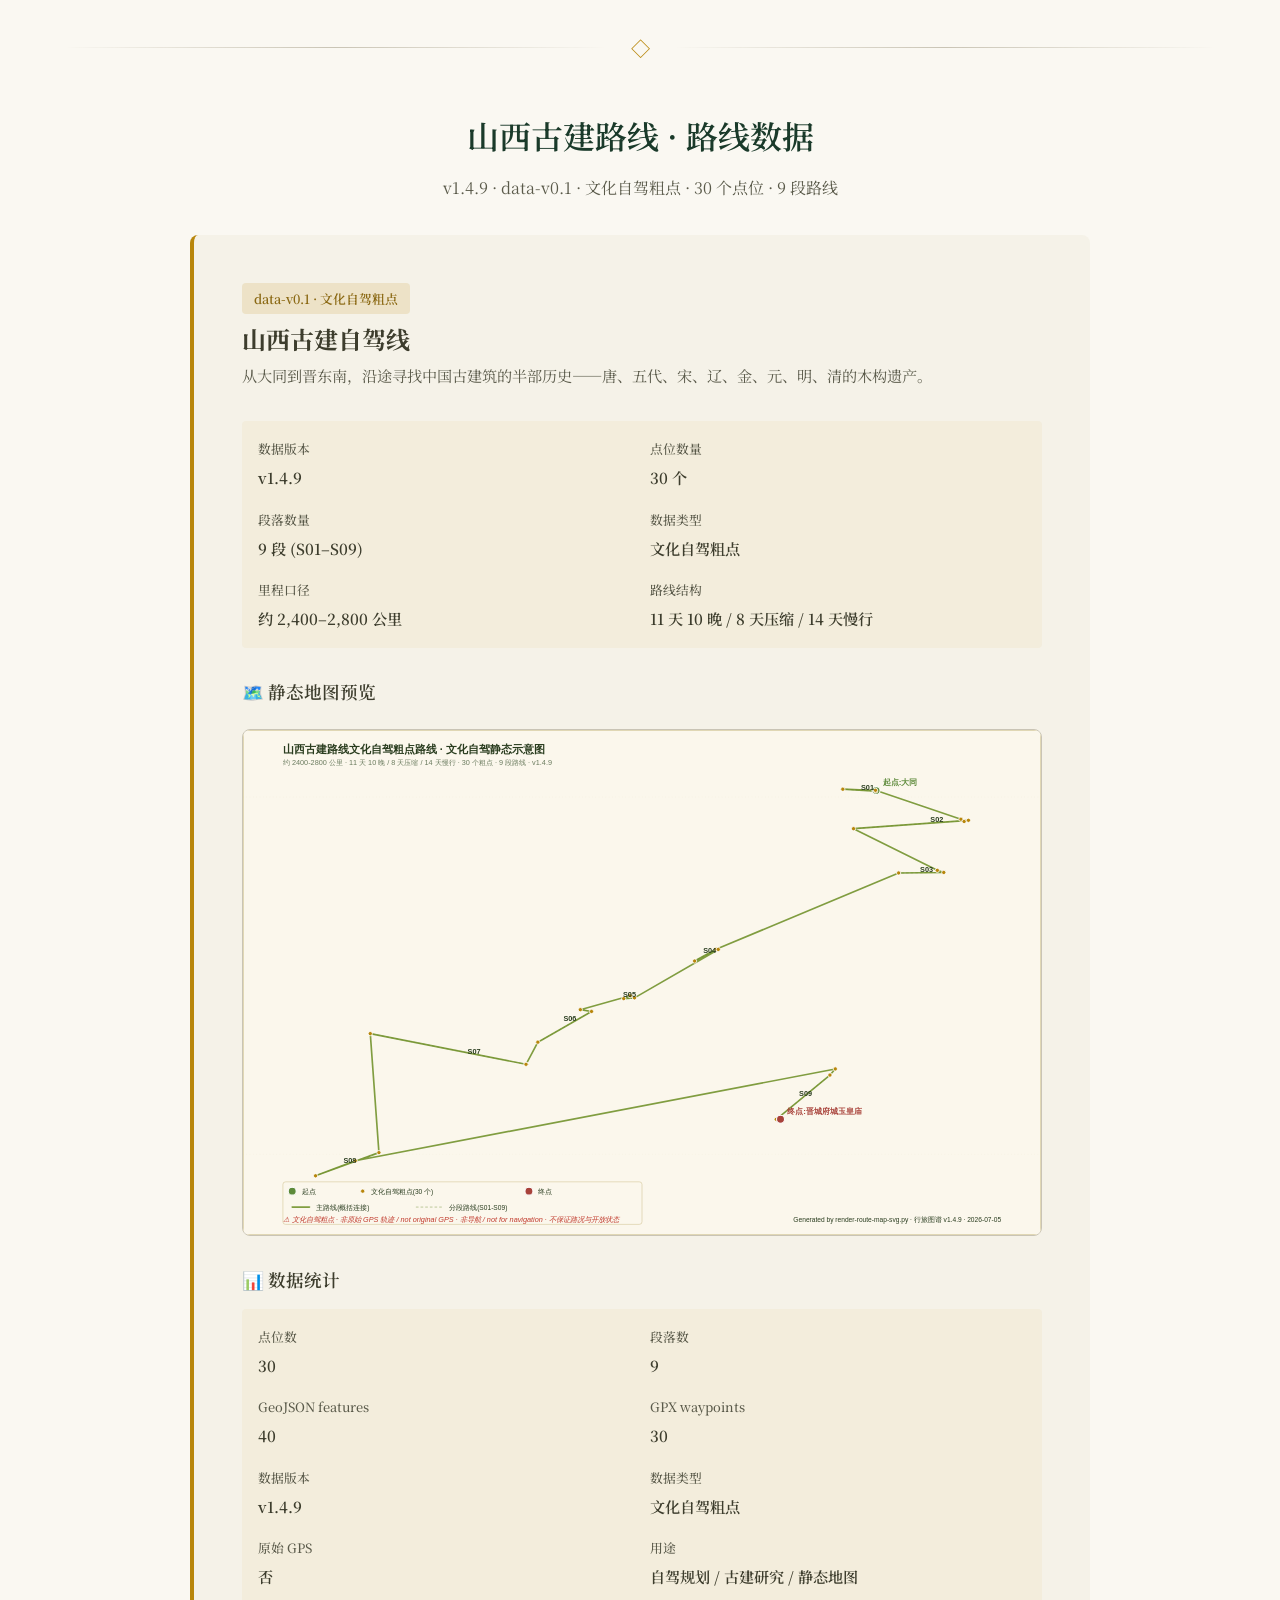
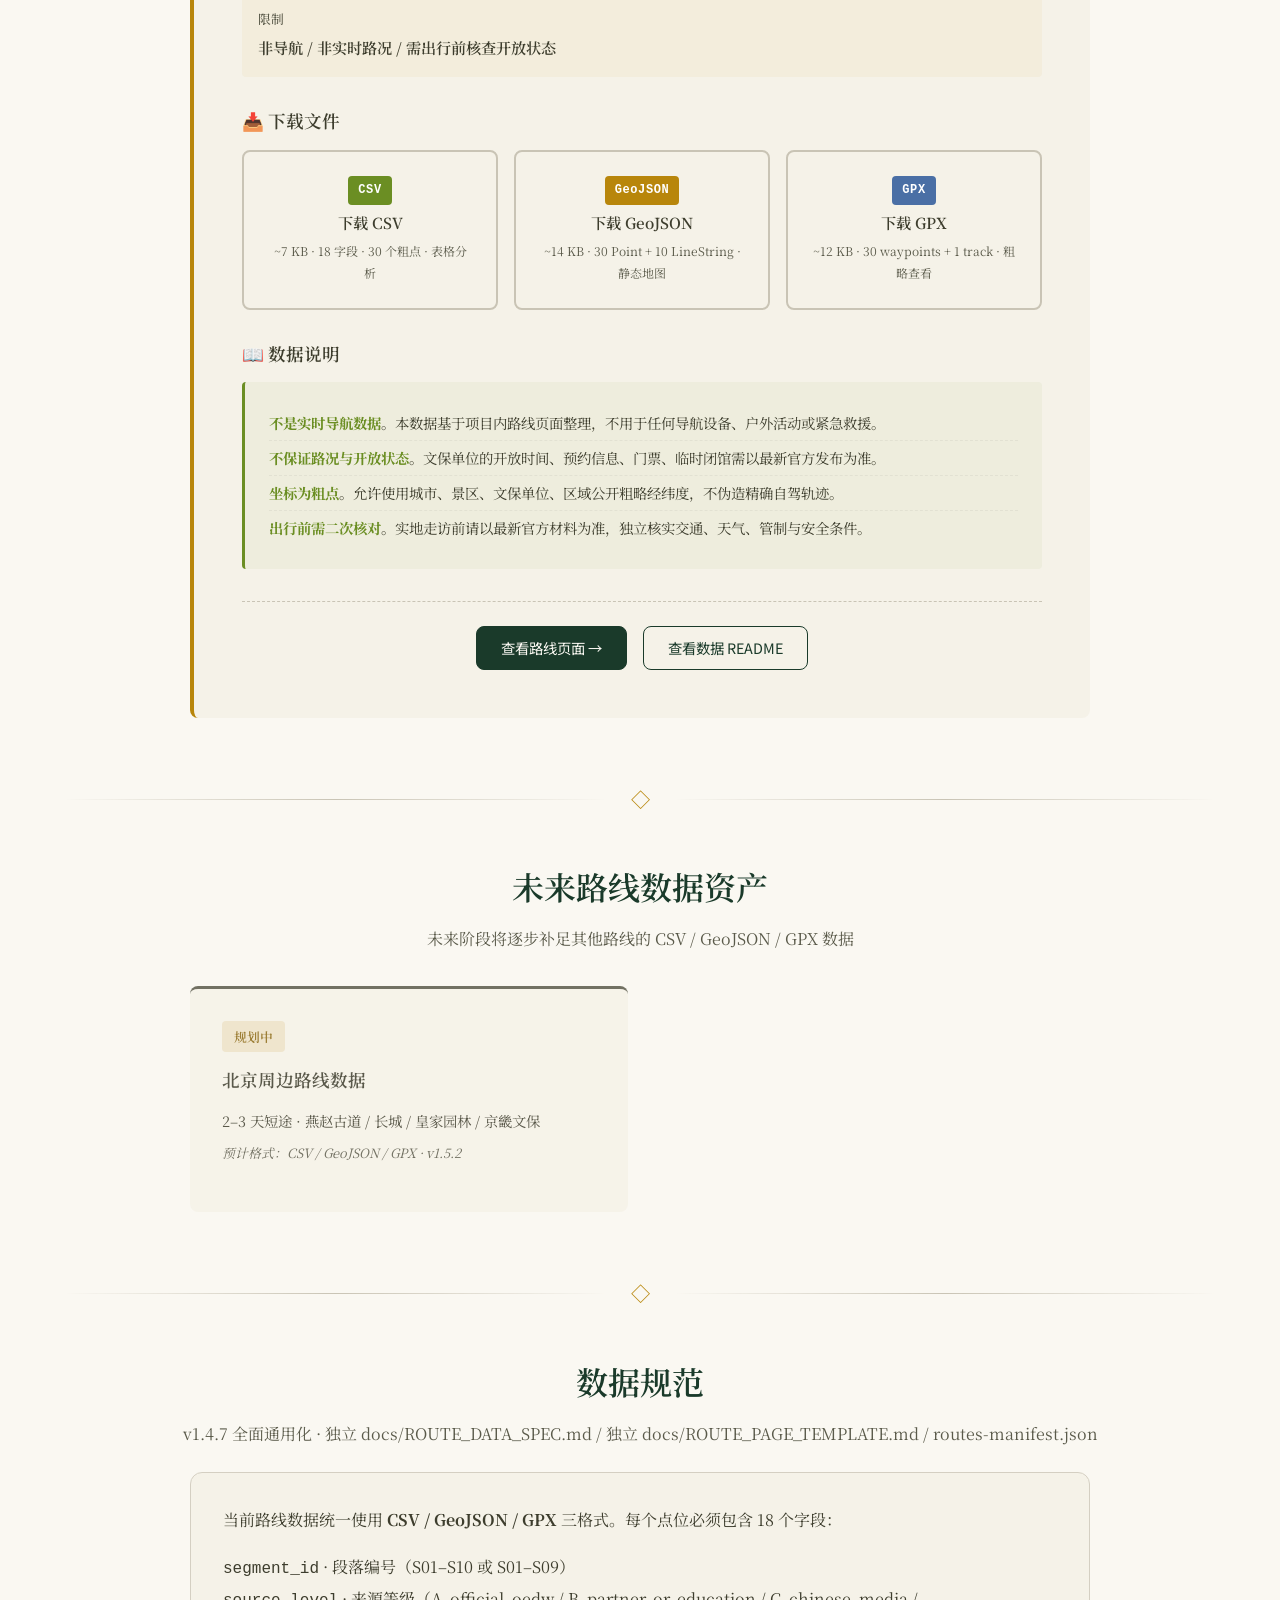
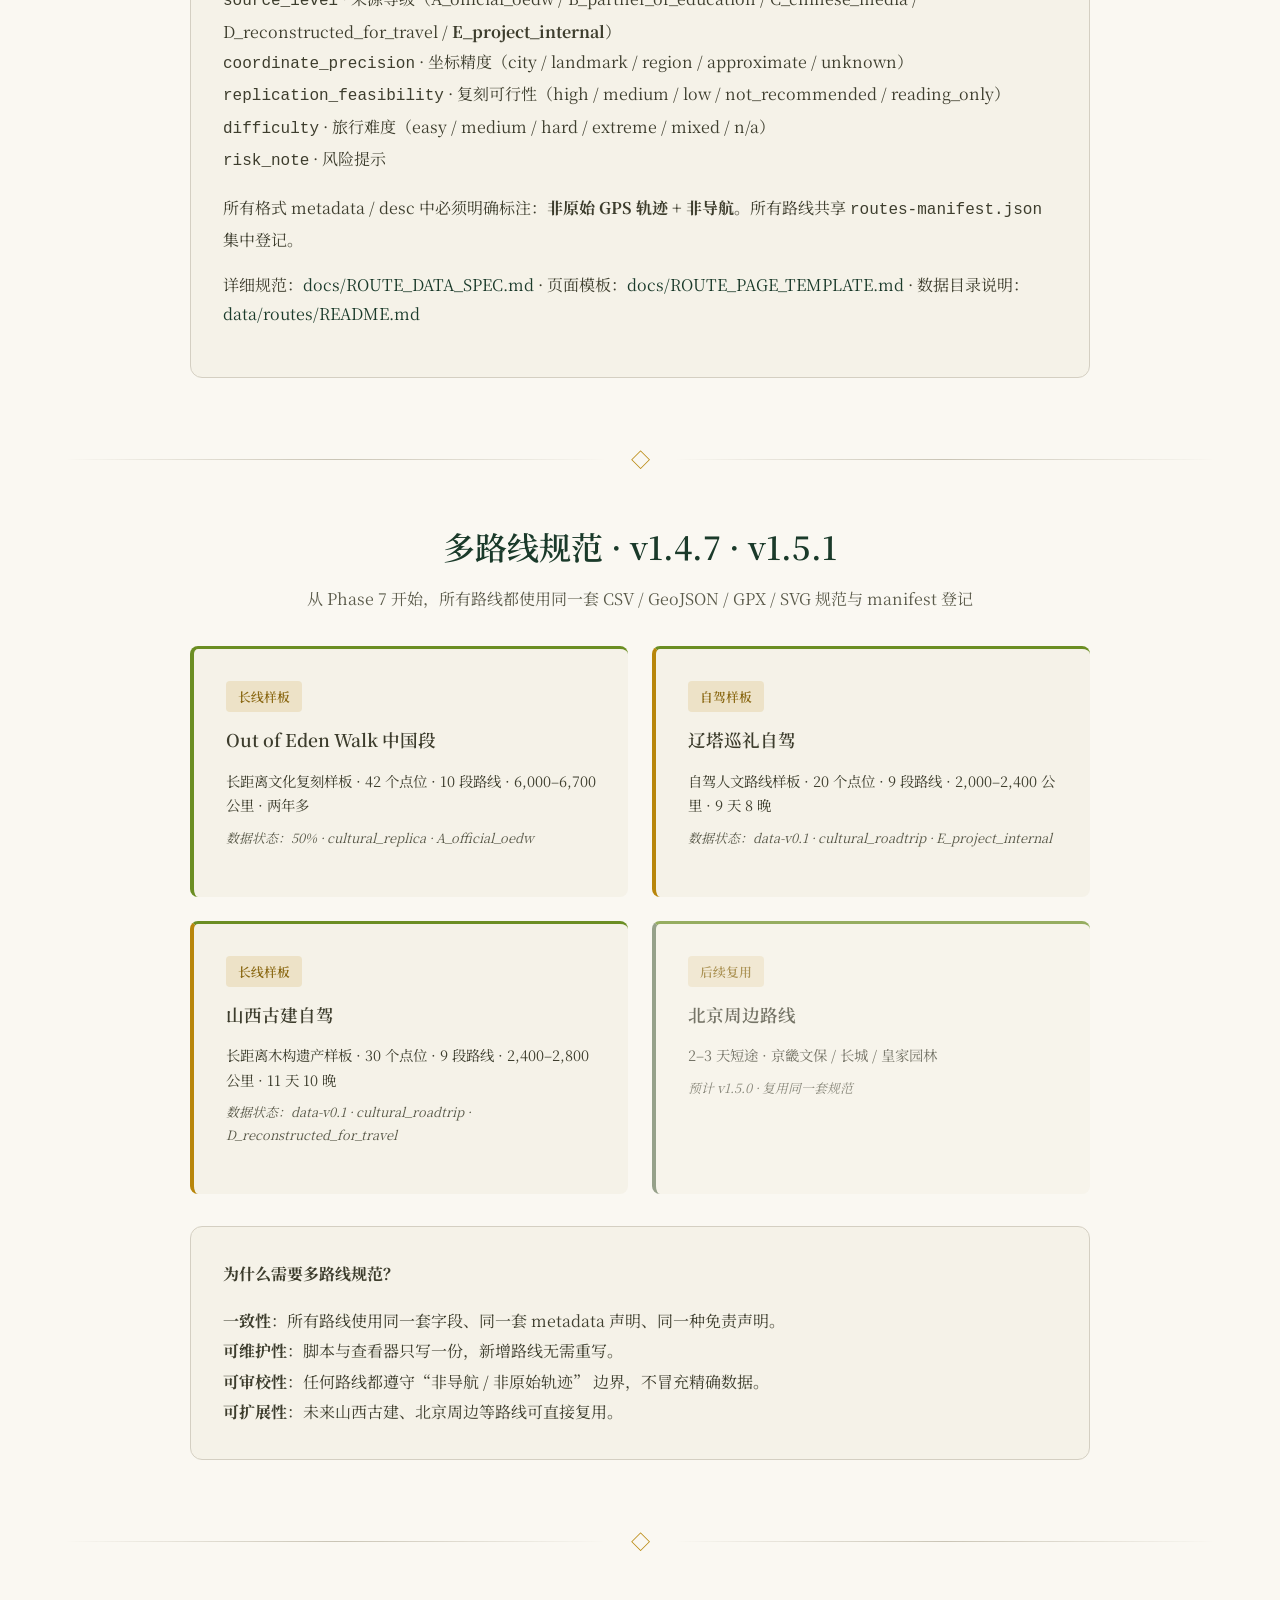
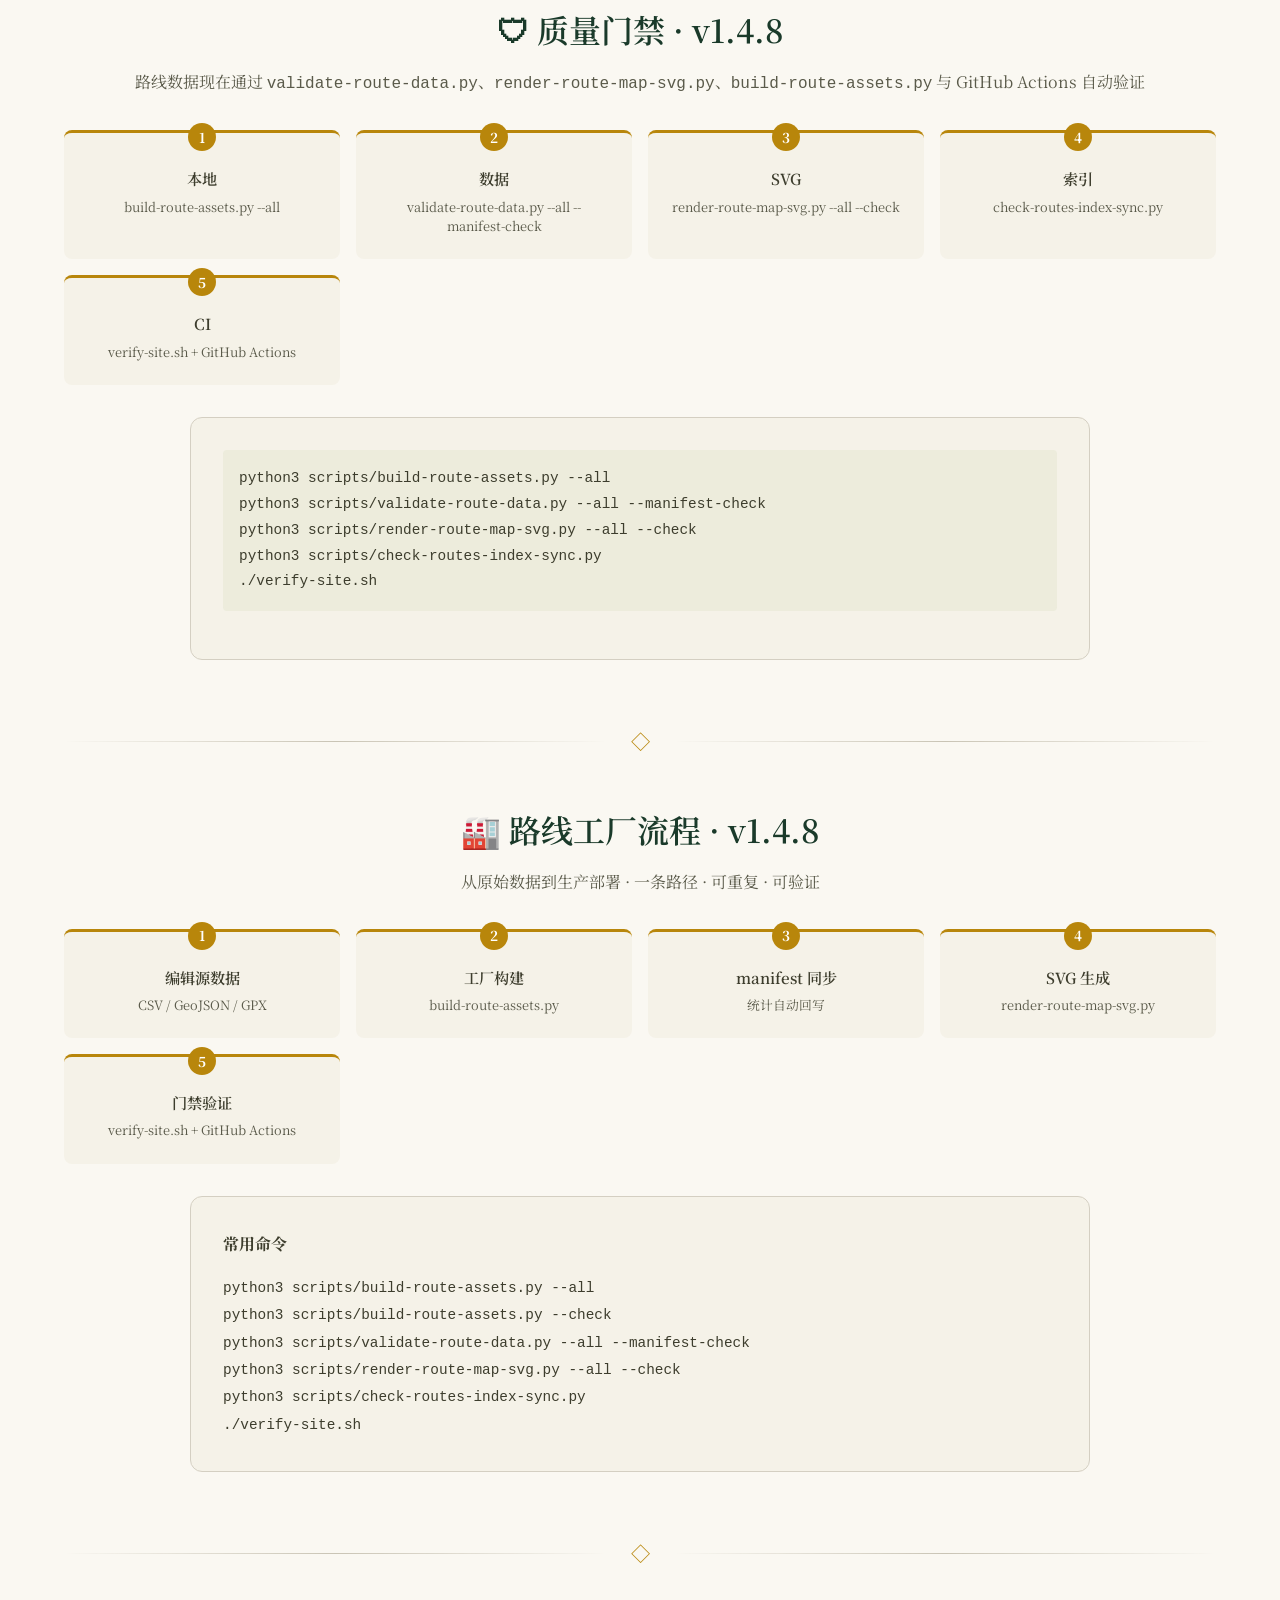
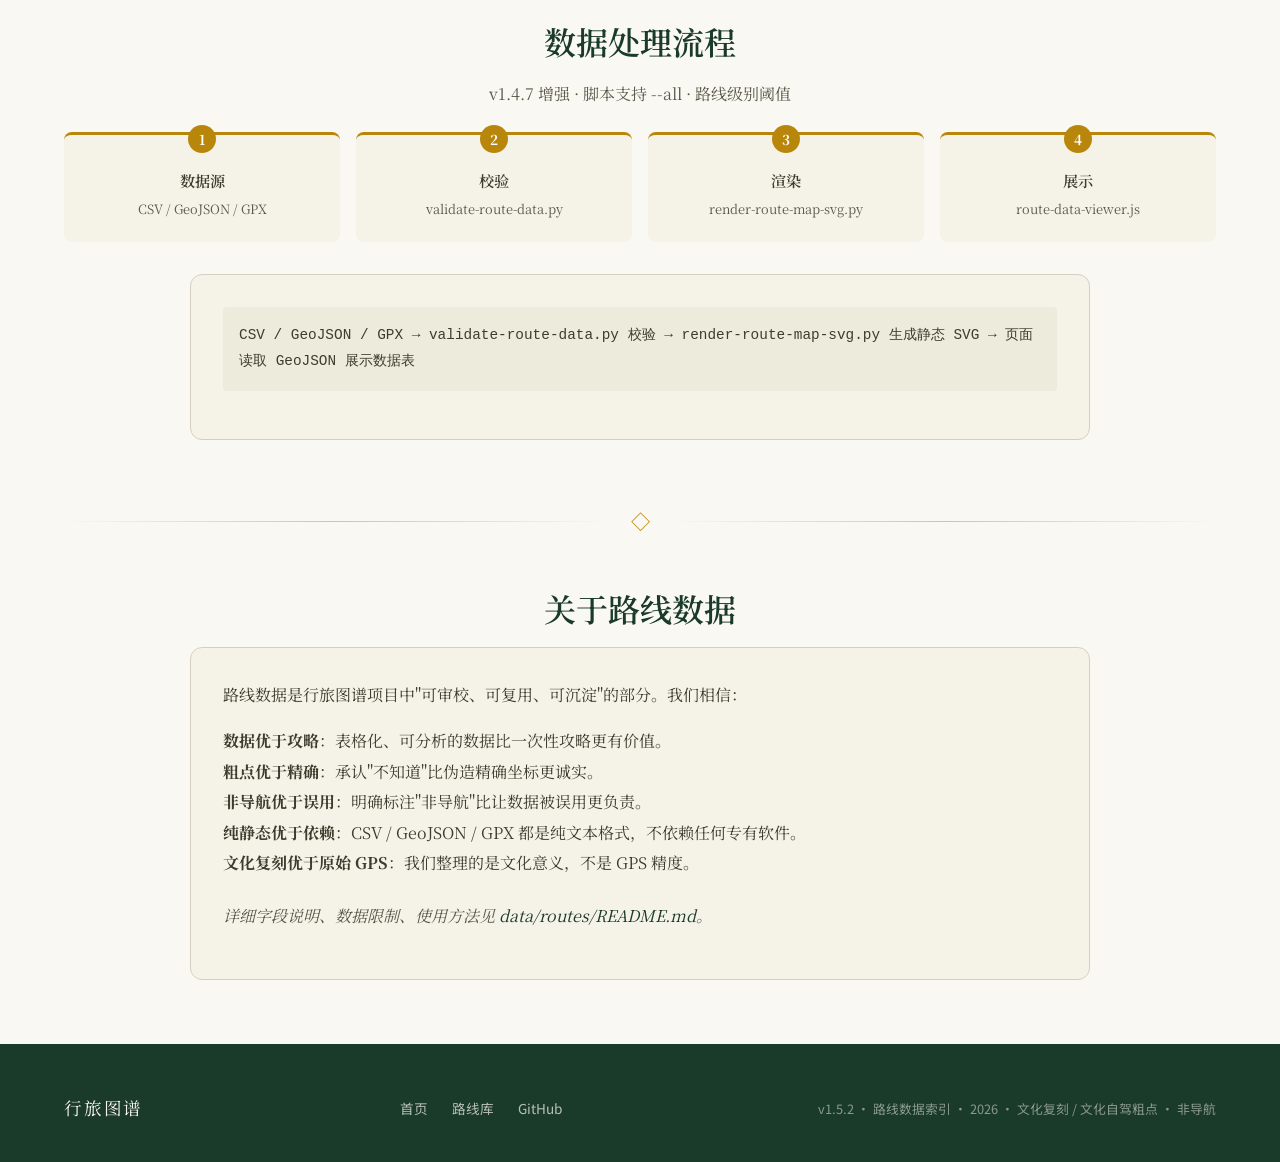
==== commit bcc8ca76: "Add route SEO, OG assets and preview images Phase 12 · v1.5.2 · Route SEO, OG Assets and Preview Ima" ====
--- a/routes/index.html
+++ b/routes/index.html
@@ -3,17 +3,27 @@
 <head>
   <meta charset="UTF-8">
   <meta name="viewport" content="width=device-width, initial-scale=1.0">
-  <meta name="description" content="行旅图谱 · 路线数据索引。把人文路线沉淀为可下载、可审校、可复用的 CSV / GeoJSON / GPX 数据资产。文化复刻粗点，不用于导航。">
+  <title>路线数据索引 · 行旅图谱 · CSV / GeoJSON / GPX 数据资产</title>
+  <meta name="description" content="行旅图谱 · 路线数据索引。把人文路线沉淀为可下载、可审校、可复用的 CSV / GeoJSON / GPX 数据资产。v1.5.2 接入 3 条路线 / 92 个文化复刻粗点 / 28 段路线 / 3 张 SVG。文化复刻粗点，不用于导航。">
   <meta name="author" content="Xin Conan">
-  <meta name="keywords" content="行旅图谱, 路线数据, GeoJSON, GPX, CSV, 文化复刻, Out of Eden Walk, Paul Salopek, 路线数据索引">
+  <meta name="keywords" content="行旅图谱, 路线数据, GeoJSON, GPX, CSV, 文化复刻, Out of Eden Walk, Paul Salopek, 辽塔, 山西古建, 路线数据索引">
+  <link rel="canonical" href="https://conanxin.github.io/culture-roadtrip-atlas/routes/">
   <meta property="og:title" content="路线数据索引 · 行旅图谱">
-  <meta property="og:description" content="把行旅图谱中的人文路线沉淀为可下载、可审校、可复用的数据资产。">
+  <meta property="og:description" content="把行旅图谱中的人文路线沉淀为可下载、可审校、可复用的 CSV / GeoJSON / GPX 数据资产。v1.5.2 接入 3 条路线。">
   <meta property="og:type" content="website">
   <meta property="og:url" content="https://conanxin.github.io/culture-roadtrip-atlas/routes/">
   <meta property="og:site_name" content="行旅图谱 · Culture Roadtrip Atlas">
-  <link rel="canonical" href="https://conanxin.github.io/culture-roadtrip-atlas/routes/">
-  <title>路线数据索引 · 行旅图谱</title>
-  <link rel="preconnect" href="https://fonts.googleapis.com">
+  <meta property="og:locale" content="zh_CN">
+  <meta property="og:image" content="https://conanxin.github.io/culture-roadtrip-atlas/assets/img/og/routes-index-og.svg">
+  <meta property="og:image:width" content="1200">
+  <meta property="og:image:height" content="630">
+  <meta property="og:image:alt" content="路线数据索引 · 行旅图谱 · 3 条路线 / 28 段 / 92 个文化复刻粗点 / 3 SVG">
+  <meta name="twitter:card" content="summary_large_image">
+  <meta name="twitter:title" content="路线数据索引 · 行旅图谱">
+  <meta name="twitter:description" content="把行旅图谱中的人文路线沉淀为可下载、可审校、可复用的数据资产。">
+  <meta name="twitter:image" content="https://conanxin.github.io/culture-roadtrip-atlas/assets/img/og/routes-index-og.svg">
+  <meta name="theme-color" content="#2e4f4f">
+  
   <link rel="preconnect" href="https://fonts.gstatic.com" crossorigin>
   <link href="https://fonts.googleapis.com/css2?family=Noto+Serif+SC:wght@400;600;700&family=Noto+Sans+SC:wght@400;500;600&display=swap" rel="stylesheet">
   <link rel="stylesheet" href="../assets/css/styles.css">
@@ -43,7 +53,7 @@
   <!-- Hero 首屏 -->
   <section class="hero">
     <div class="container">
-      <div class="trip-skeleton-badge">🗂️ 路线数据索引 · v1.5.1</div>
+      <div class="trip-skeleton-badge">🗂️ 路线数据索引 · v1.5.2</div>
       <h1 class="hero-title">路线数据索引</h1>
       <p class="hero-subtitle">把行旅图谱中的人文路线沉淀为可下载、可审校、可复用的数据资产。<br>CSV / GeoJSON / GPX 三种格式 · 纯静态 · 长期可维护</p>
       <div class="trip-tags" style="justify-content: center; margin-top: var(--space-xl);">
@@ -74,7 +84,7 @@
   <!-- 路线资产总览（v1.4.7 新增） -->
   <section class="container" style="margin-top: var(--space-2xl);">
     <div class="city-card" style="max-width: 900px; margin: 0 auto;">
-      <h3 class="text-center" style="margin-bottom: var(--space-lg);">📦 路线数据资产总览 · v1.5.1</h3>
+      <h3 class="text-center" style="margin-bottom: var(--space-lg);">📦 路线数据资产总览 · v1.5.2</h3>
       <div class="data-meta-list">
         <div class="data-meta-item">
           <span class="data-meta-label">路线数据资产</span>
@@ -553,7 +563,7 @@
         <div class="data-status-badge">规划中</div>
         <h4 class="data-index-title">北京周边路线数据</h4>
         <p class="data-index-desc">2–3 天短途 · 燕赵古道 / 长城 / 皇家园林 / 京畿文保</p>
-        <p class="data-index-meta">预计格式：CSV / GeoJSON / GPX · v1.5.1</p>
+        <p class="data-index-meta">预计格式：CSV / GeoJSON / GPX · v1.5.2</p>
       </div>
     </div>
   </section>
@@ -805,7 +815,7 @@
           <a href="../index.html#trips" class="footer-link">路线库</a>
           <a href="https://github.com/conanxin/culture-roadtrip-atlas" class="footer-link" target="_blank">GitHub</a>
         </div>
-        <div class="footer-credit">v1.5.1 · 路线数据索引 · 2026 · 文化复刻 / 文化自驾粗点 · 非导航</div>
+        <div class="footer-credit">v1.5.2 · 路线数据索引 · 2026 · 文化复刻 / 文化自驾粗点 · 非导航</div>
       </div>
     </div>
   </footer>
--- a/assets/css/styles.css
+++ b/assets/css/styles.css
@@ -8112,3 +8112,27 @@
     justify-content: center;
   }
 }
+
+/* ----- v1.5.2 SEO 共享文本 (Phase 12) ----- */
+.route-share-summary {
+  font-size: 0.95rem;
+  color: var(--color-text-secondary, #5a5550);
+  font-style: italic;
+  margin: var(--space-md, 16px) auto;
+  max-width: 760px;
+  padding: 0 var(--space-md, 16px);
+  line-height: 1.7;
+}
+
+/* 屏幕阅读器可读、视觉隐藏（v1.5.2 SEO 共享文本） */
+.sr-only {
+  position: absolute;
+  width: 1px;
+  height: 1px;
+  padding: 0;
+  margin: -1px;
+  overflow: hidden;
+  clip: rect(0, 0, 0, 0);
+  white-space: nowrap;
+  border: 0;
+}
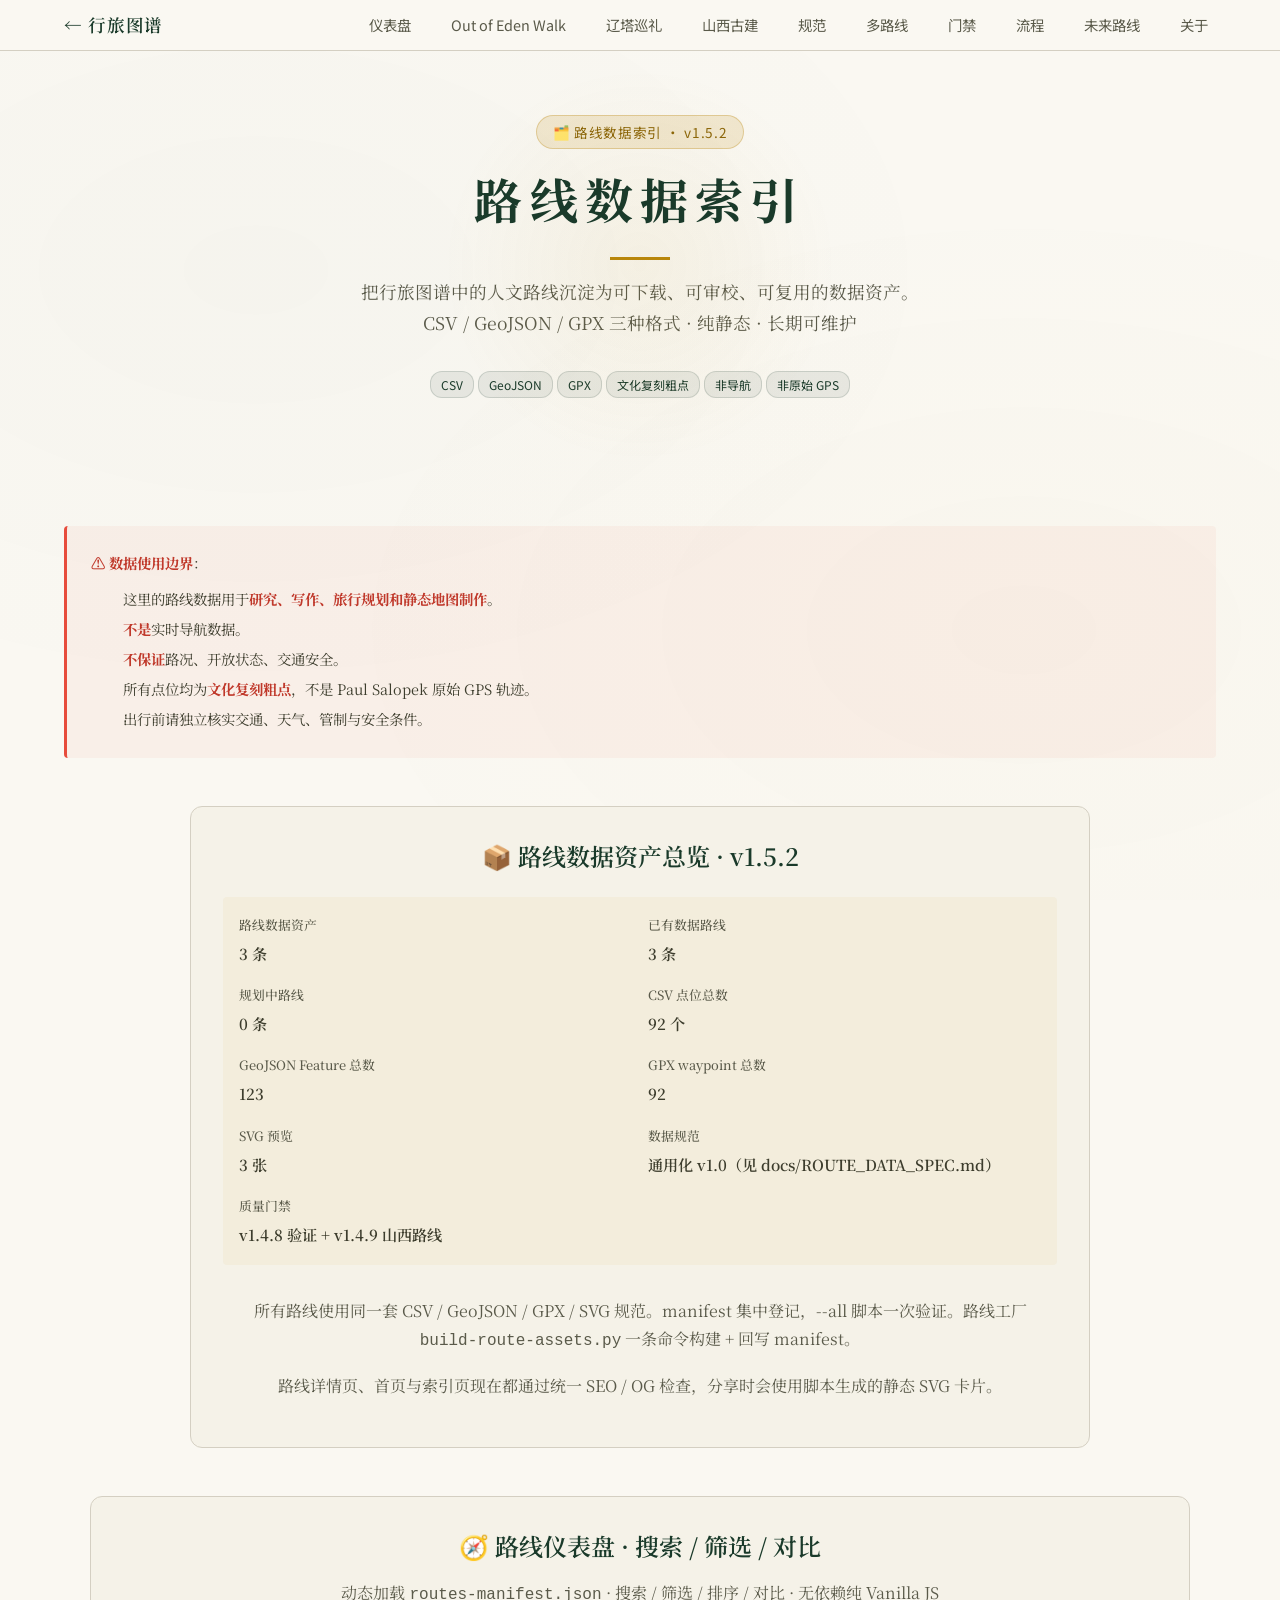
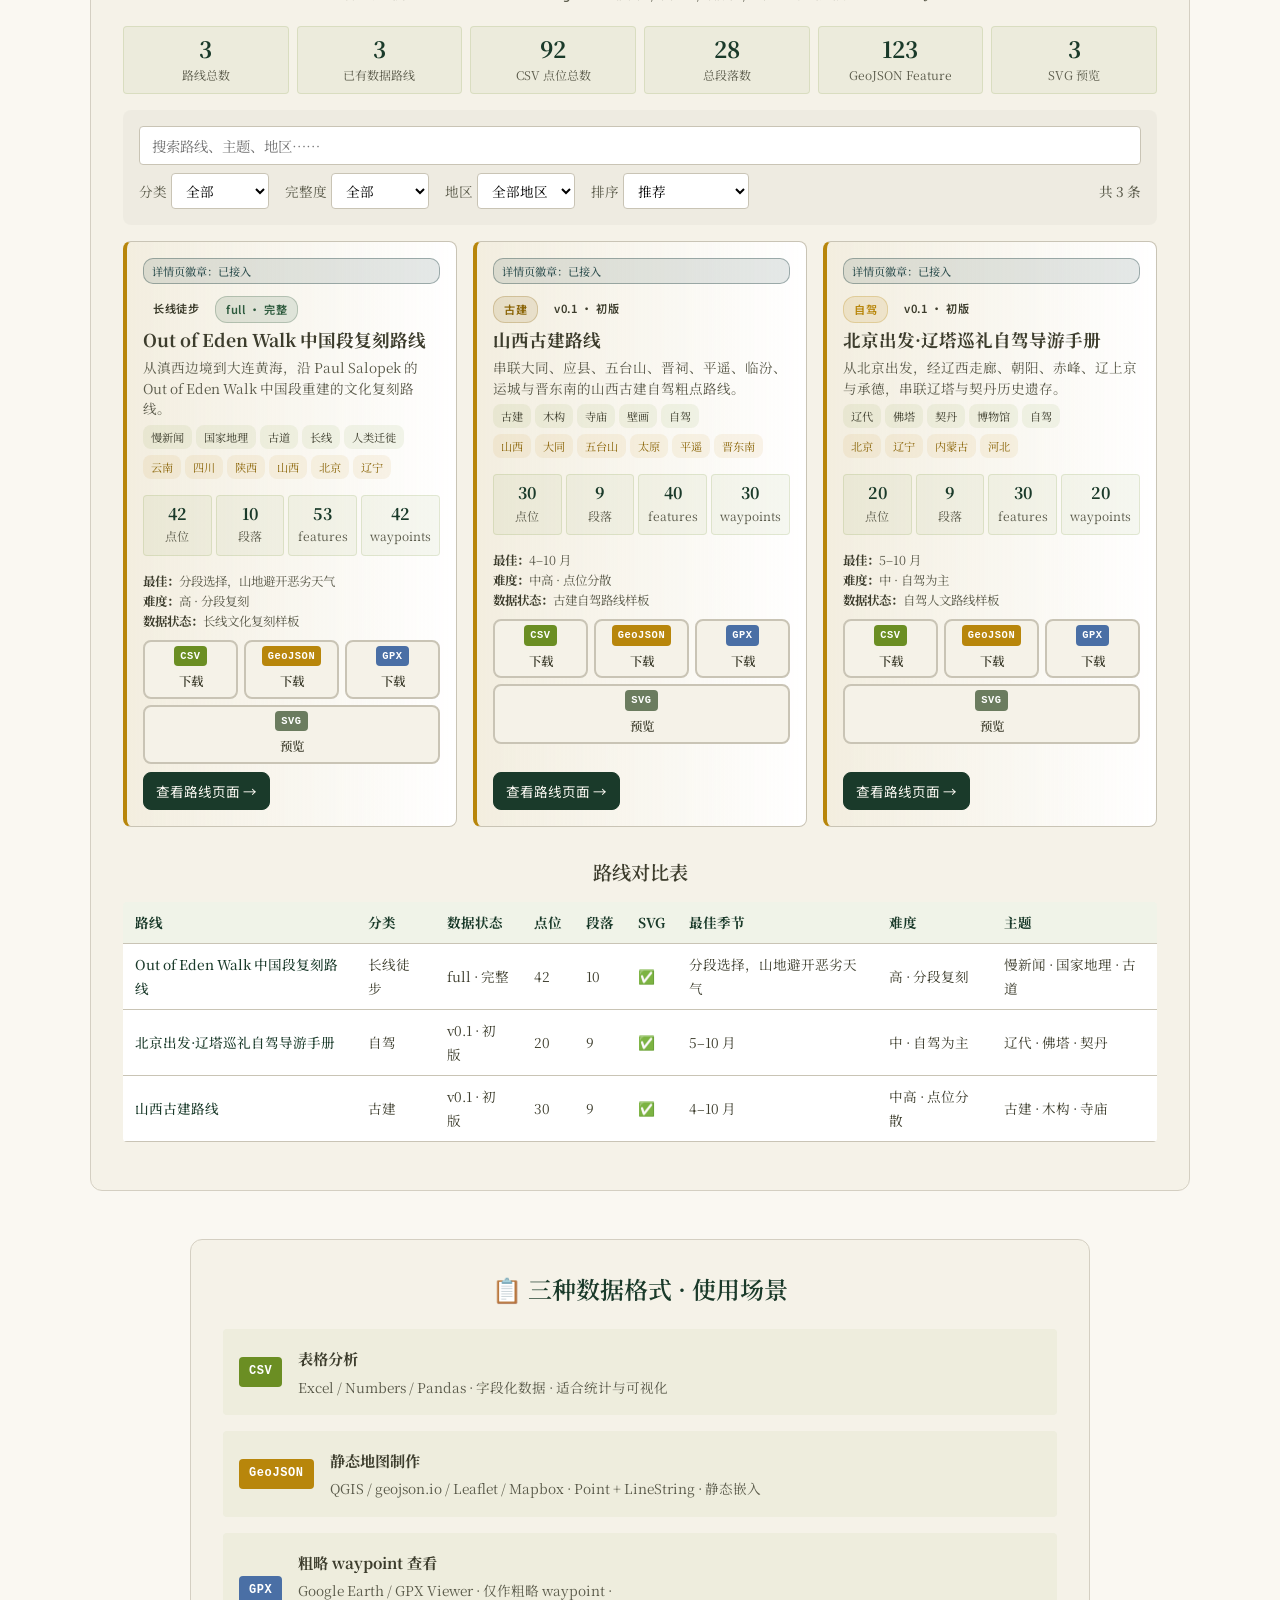
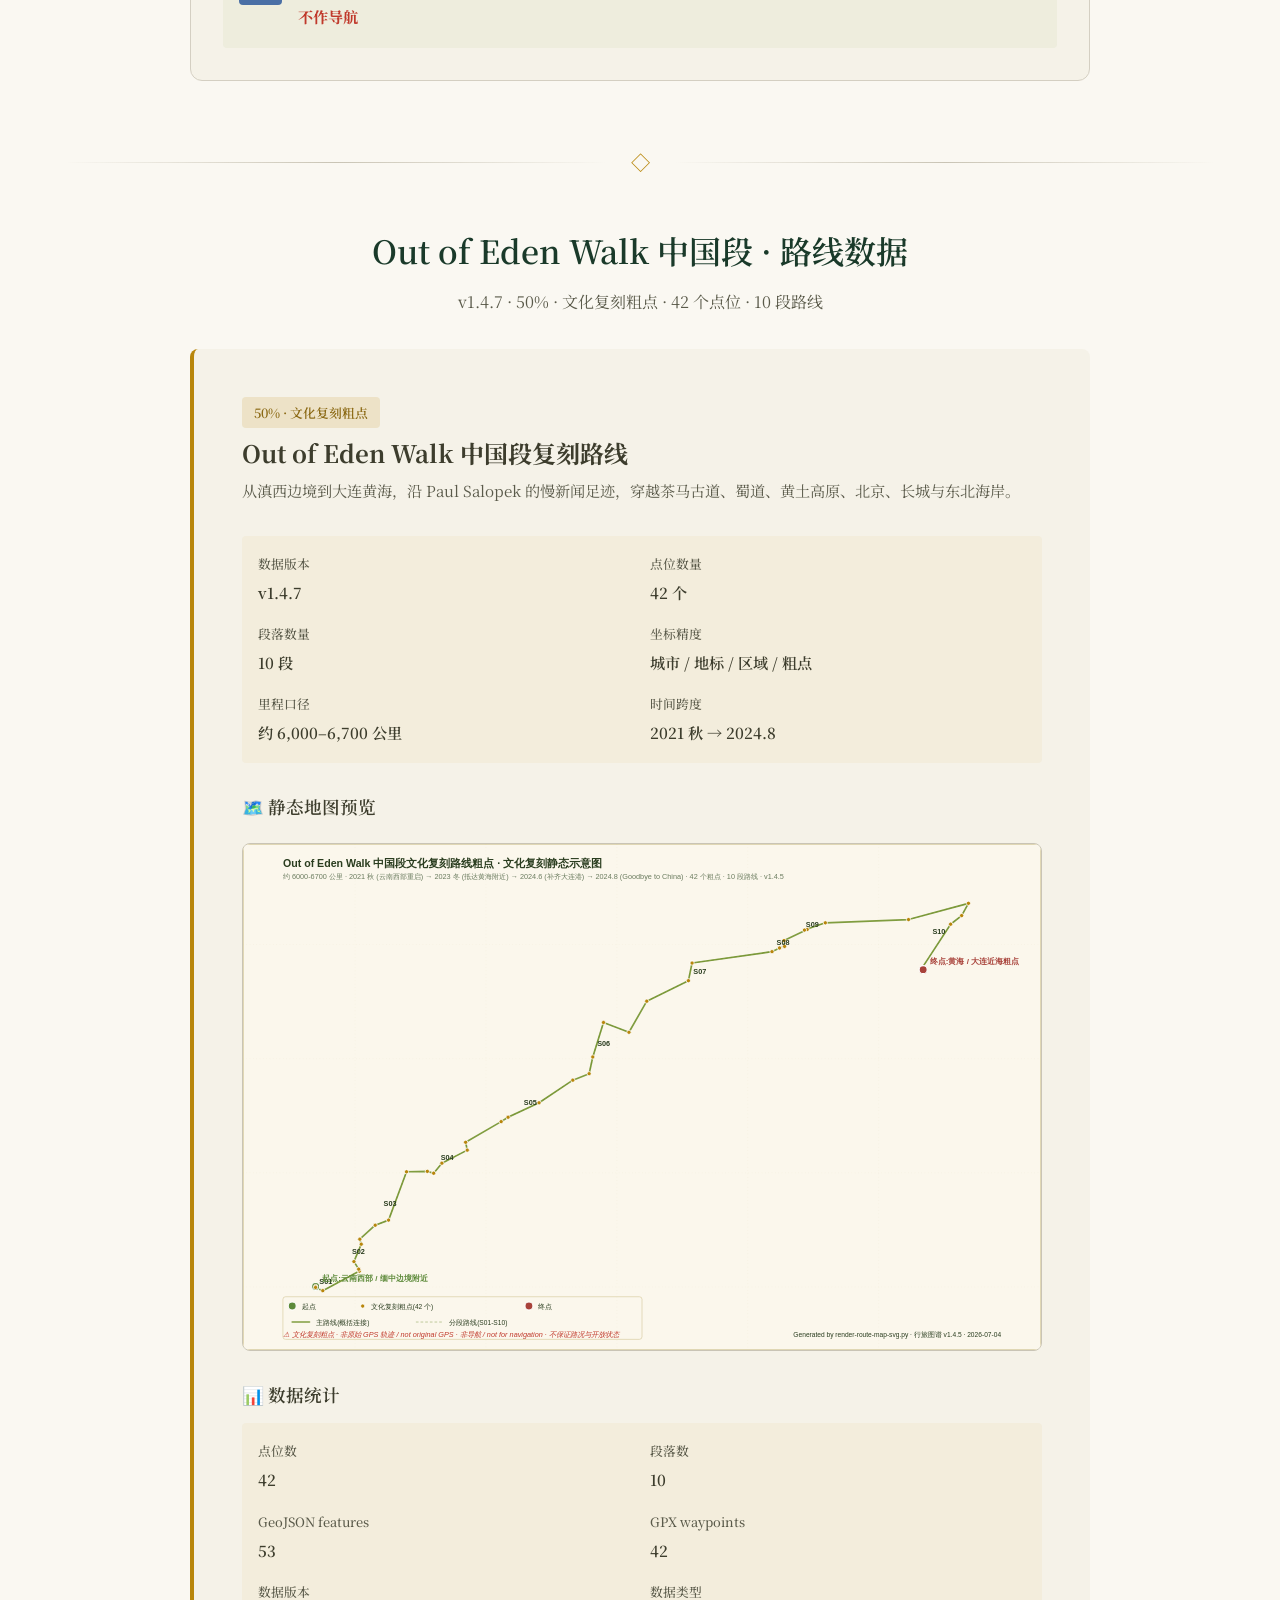
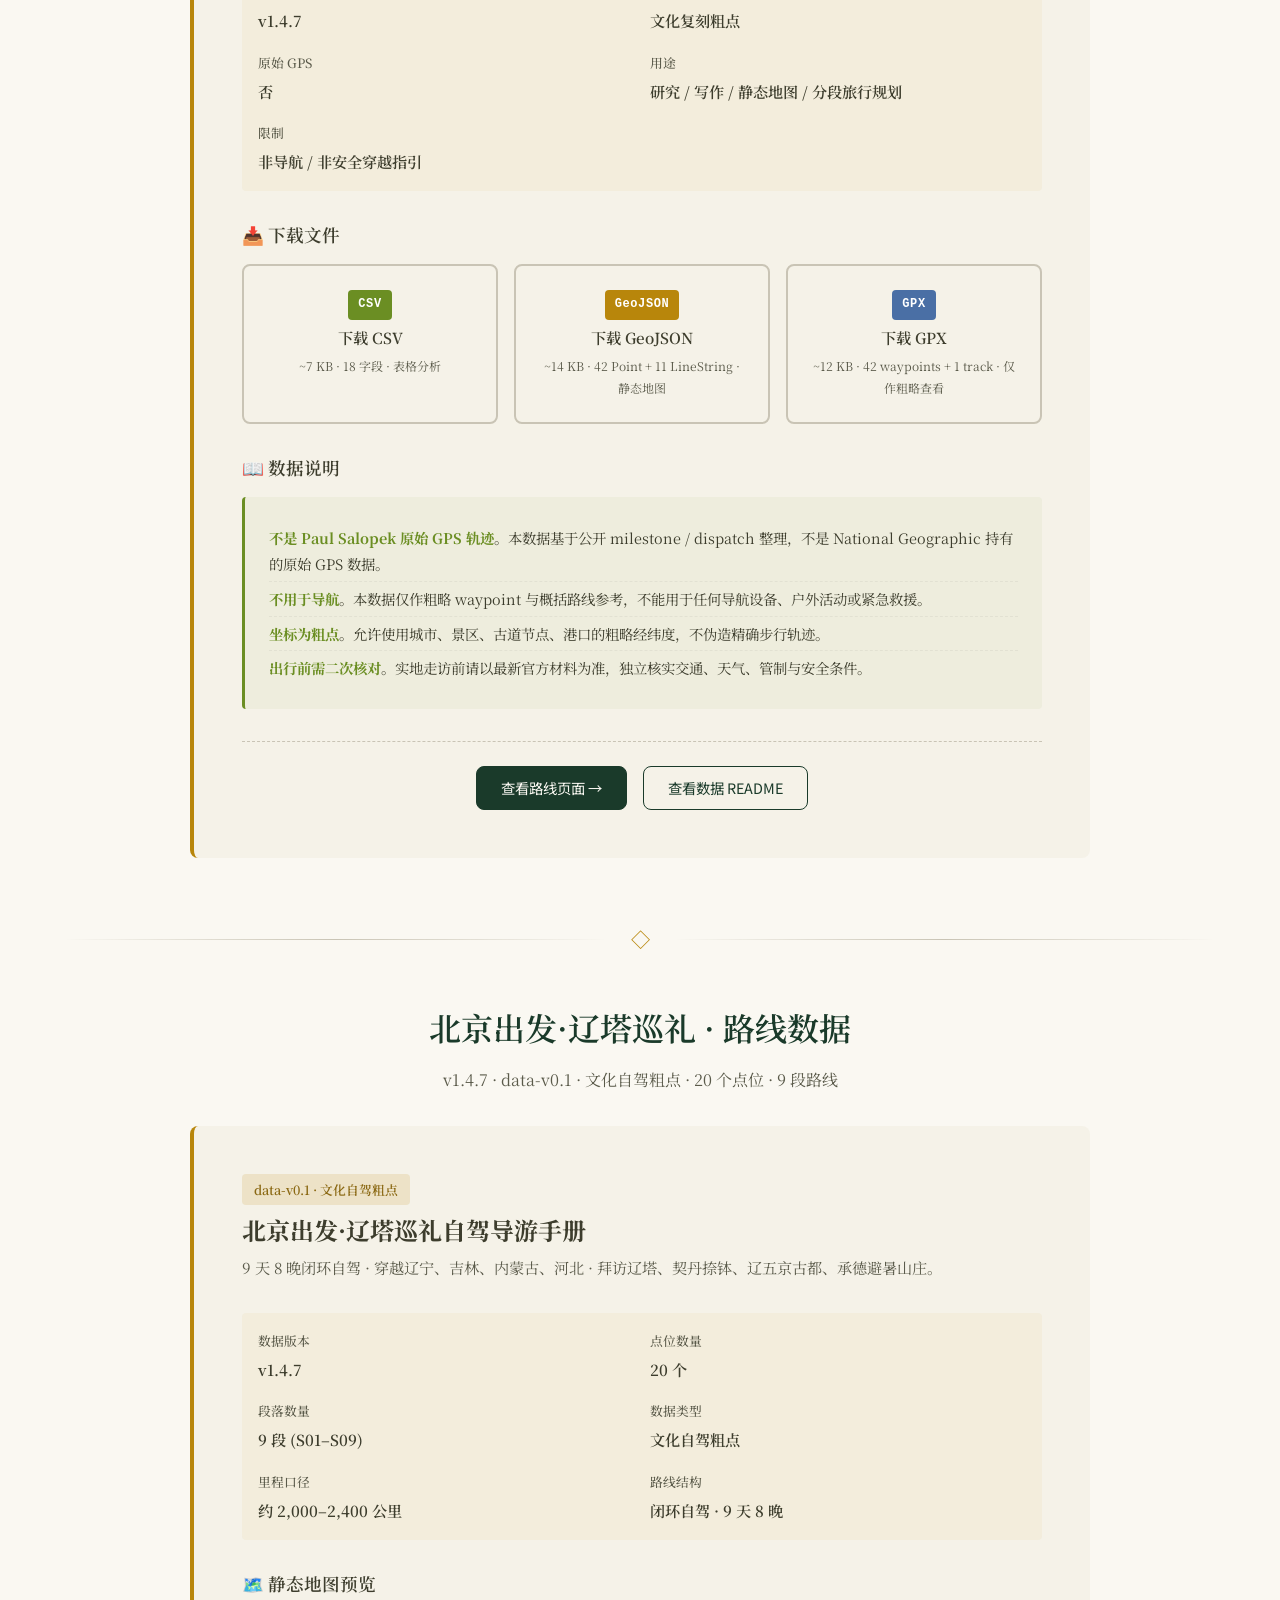
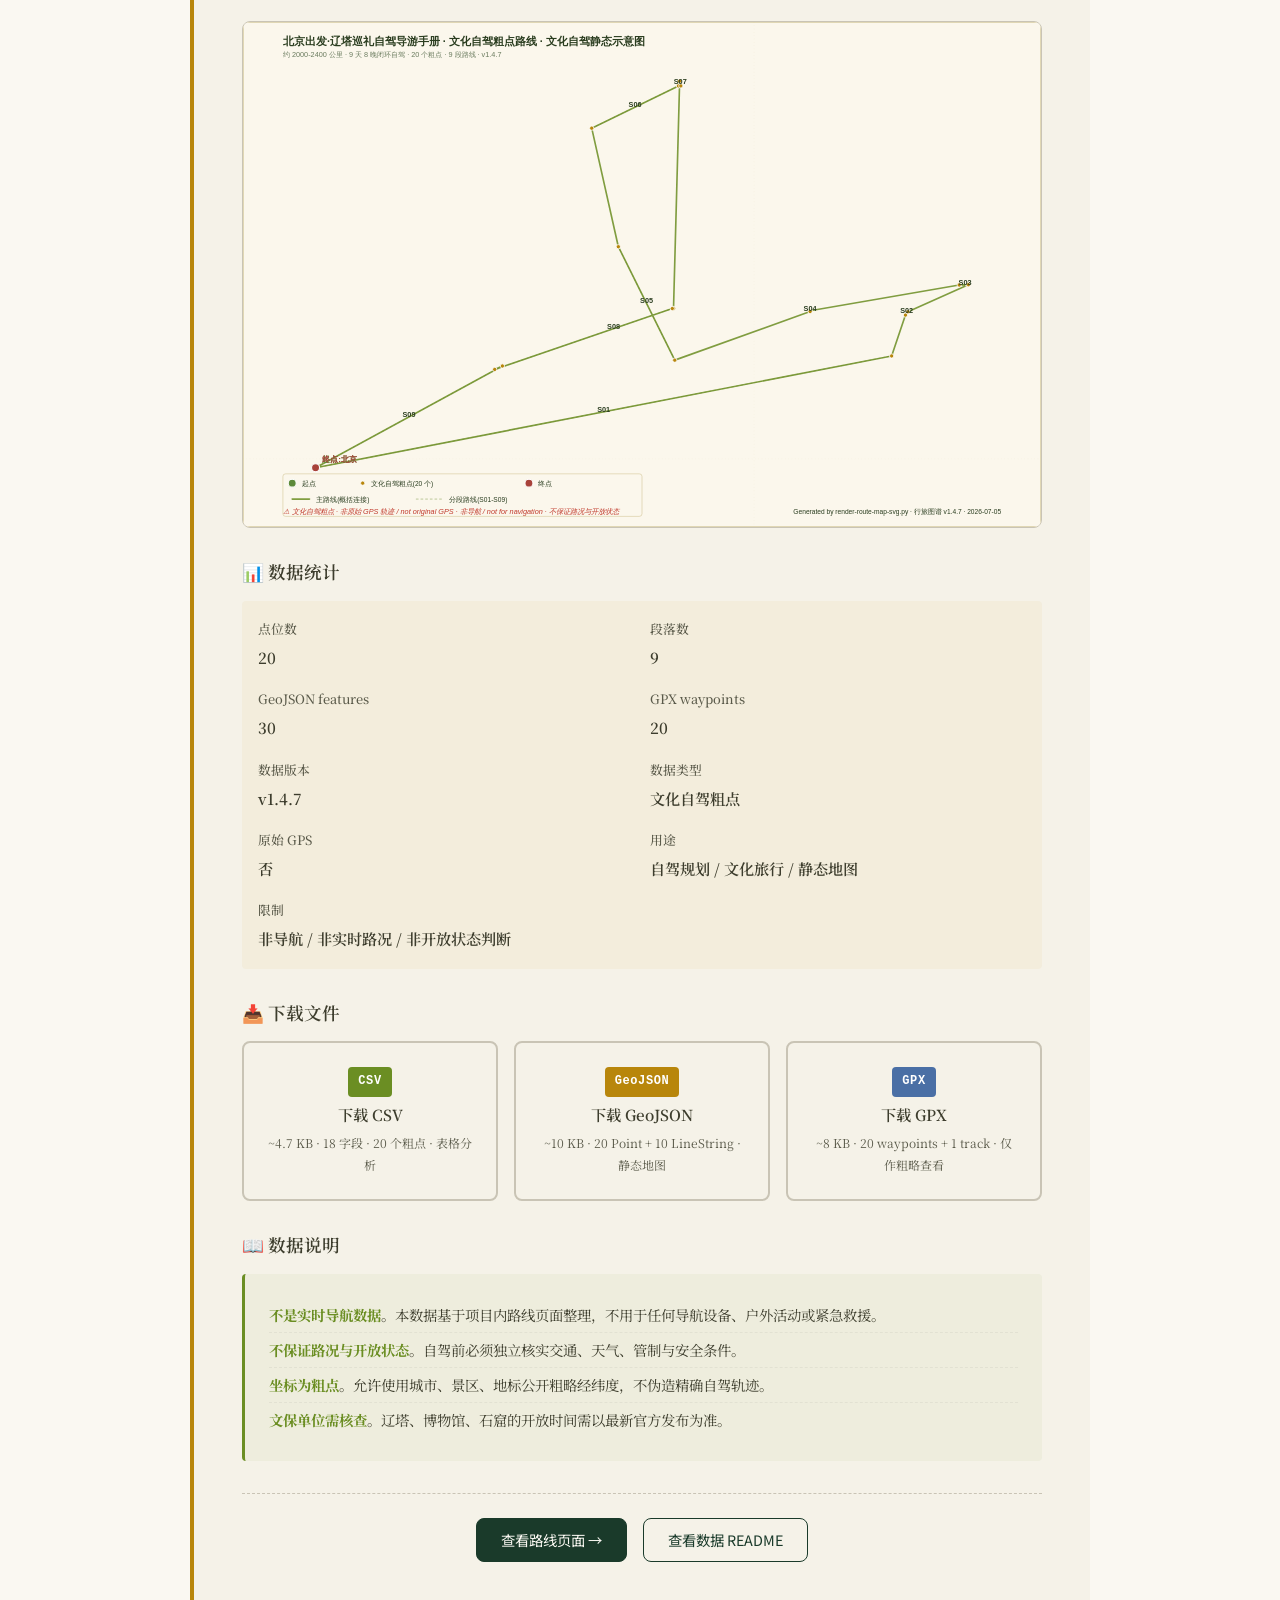
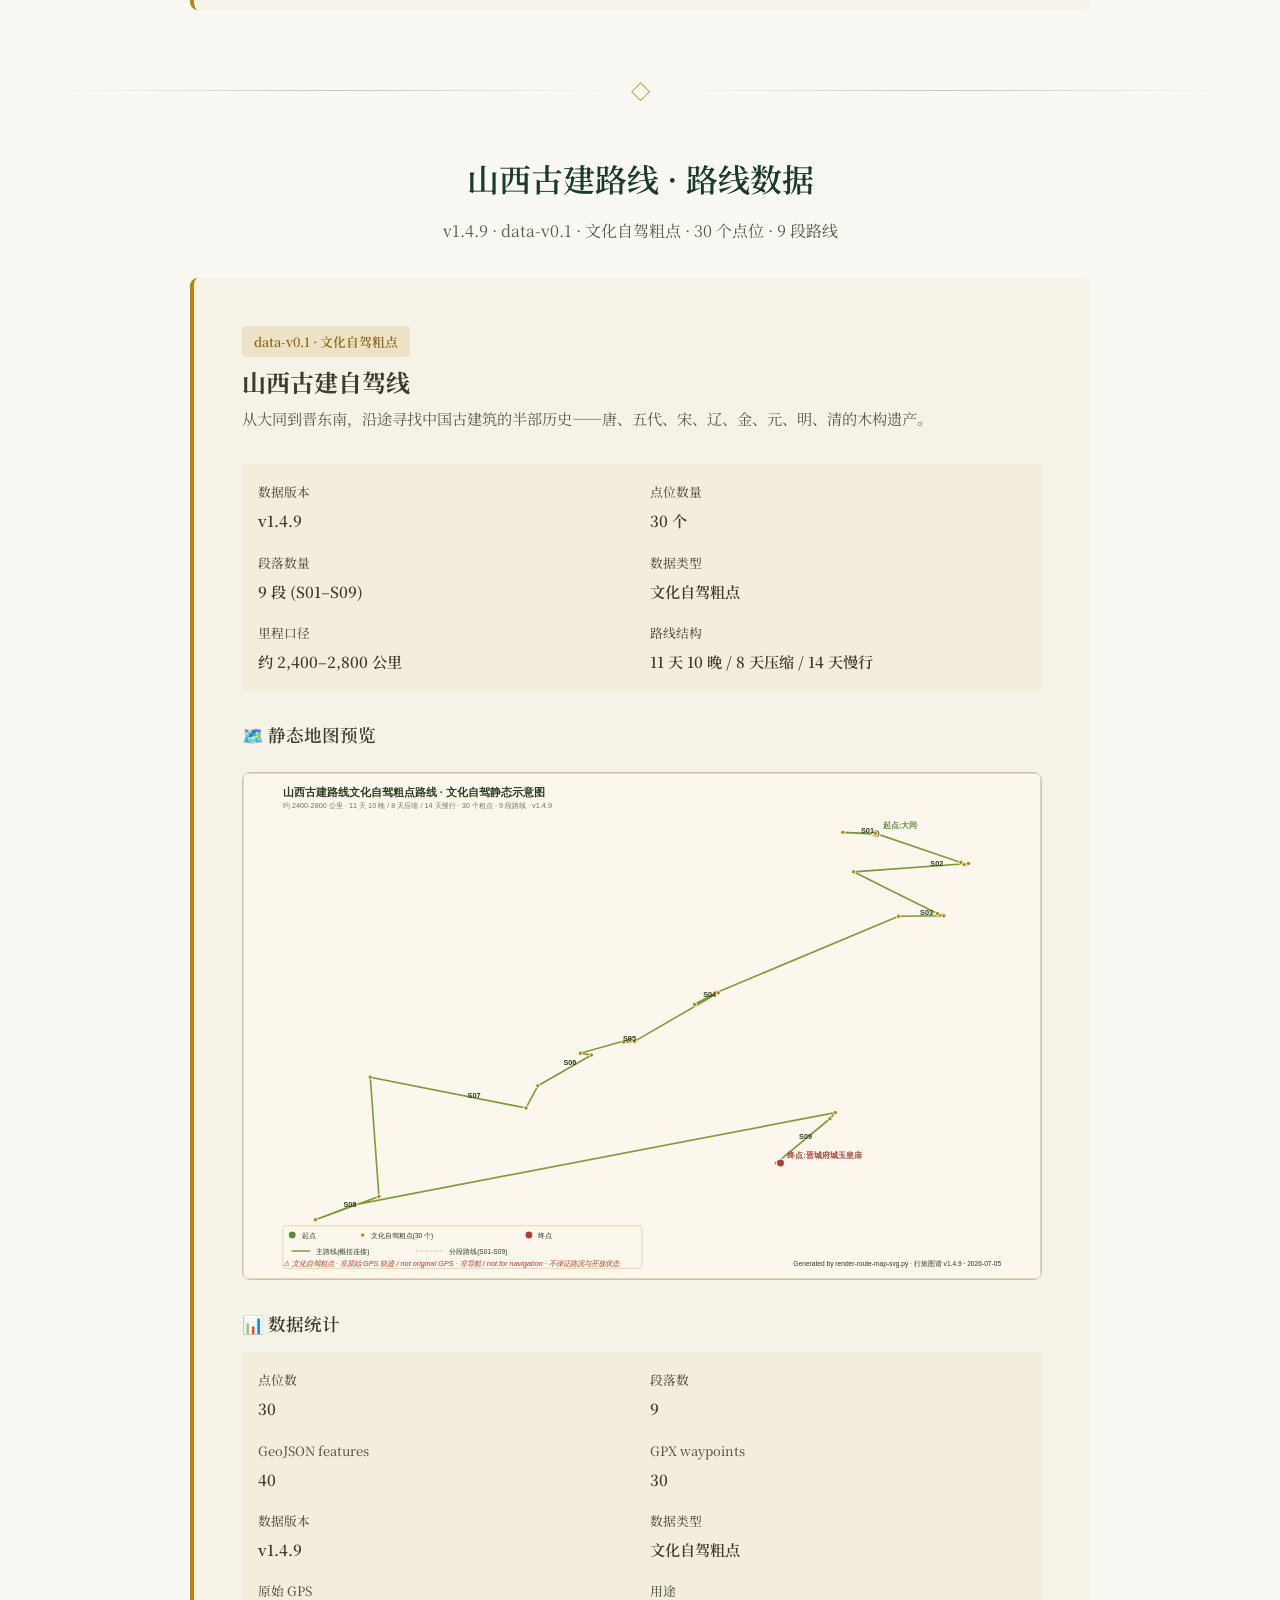
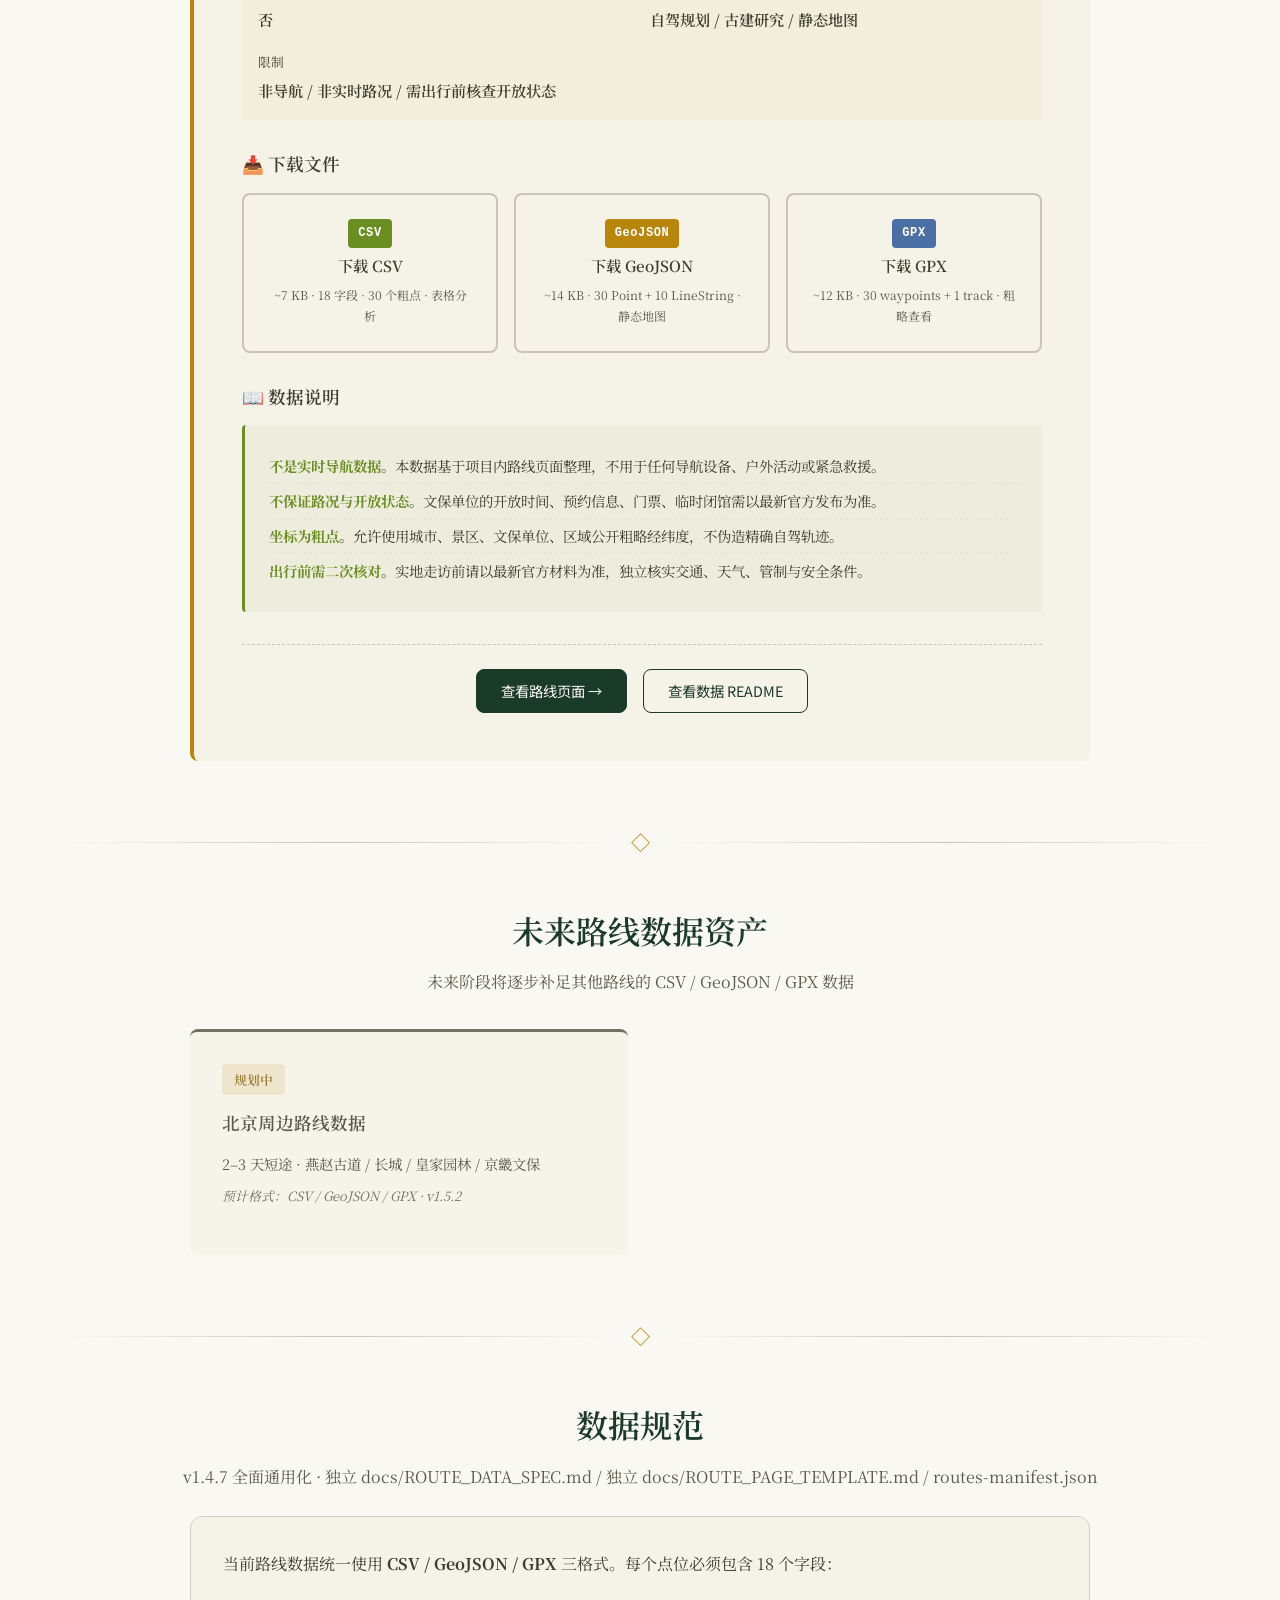
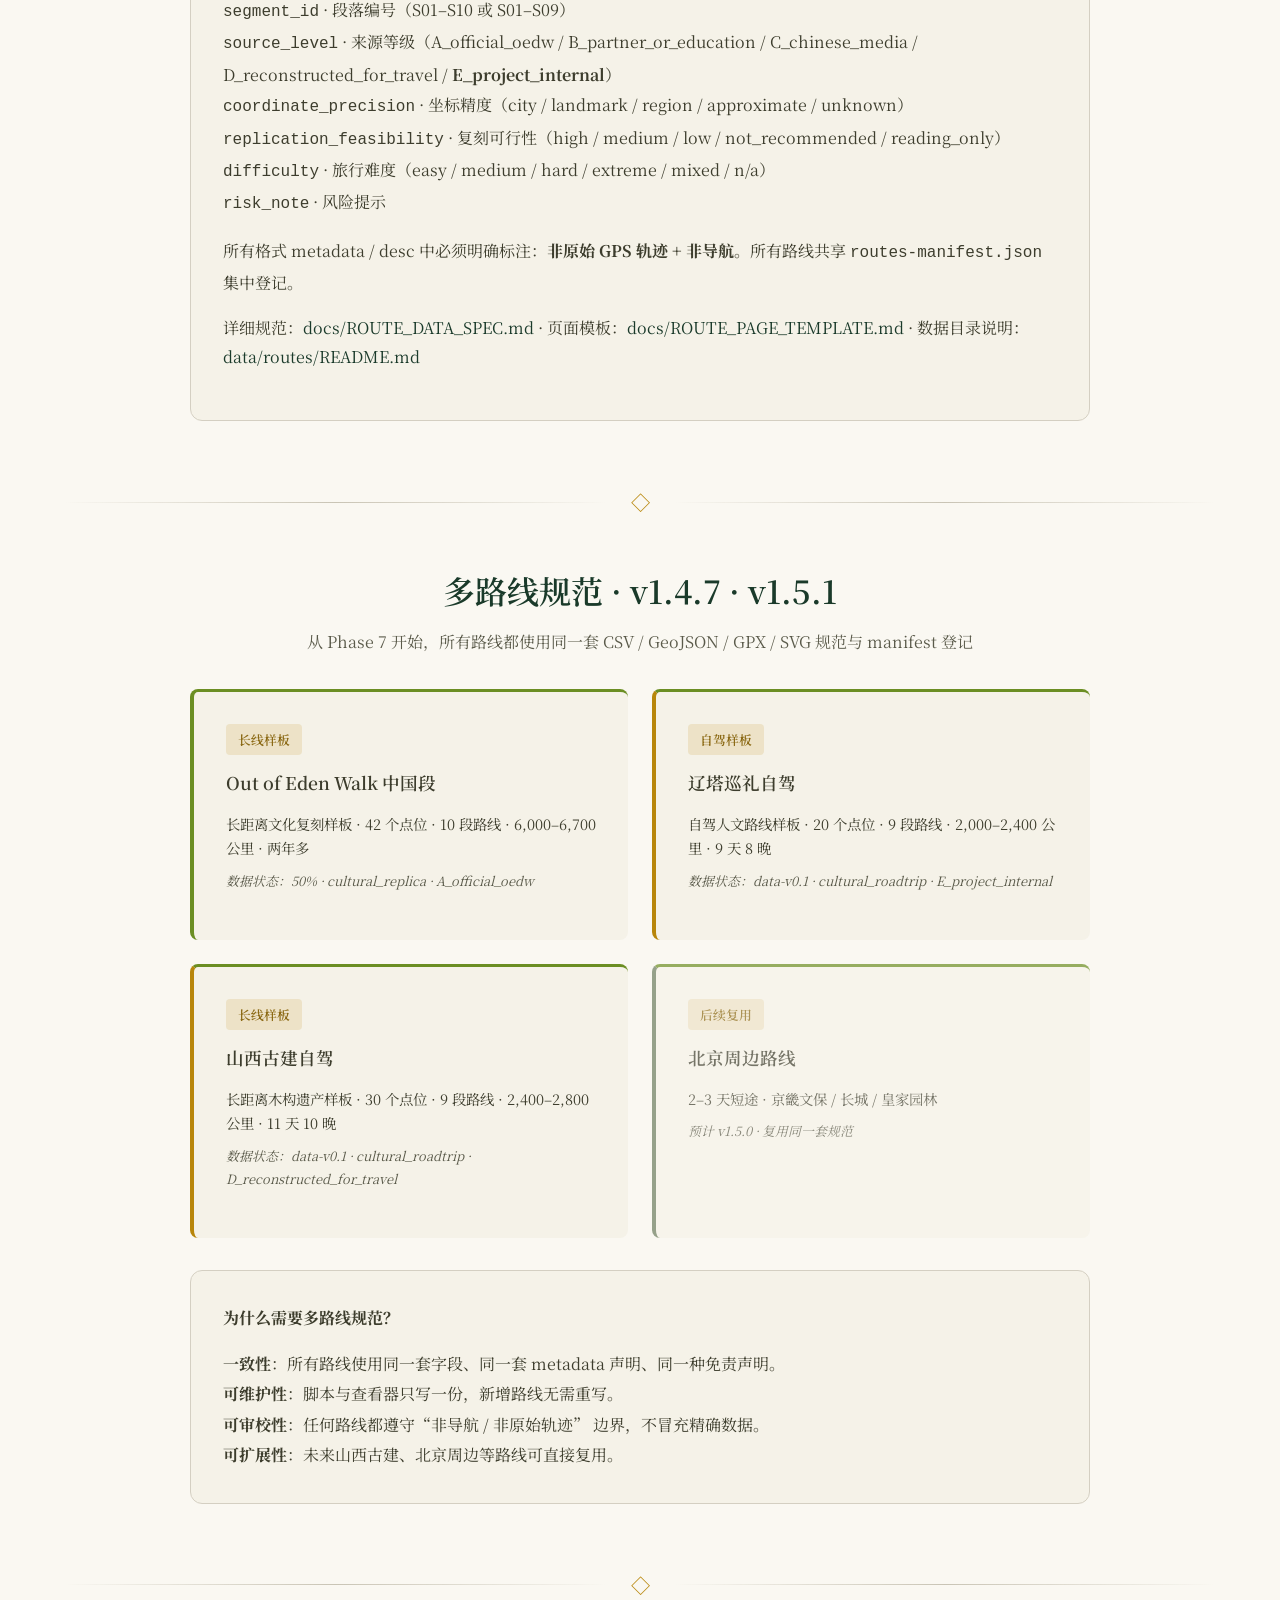
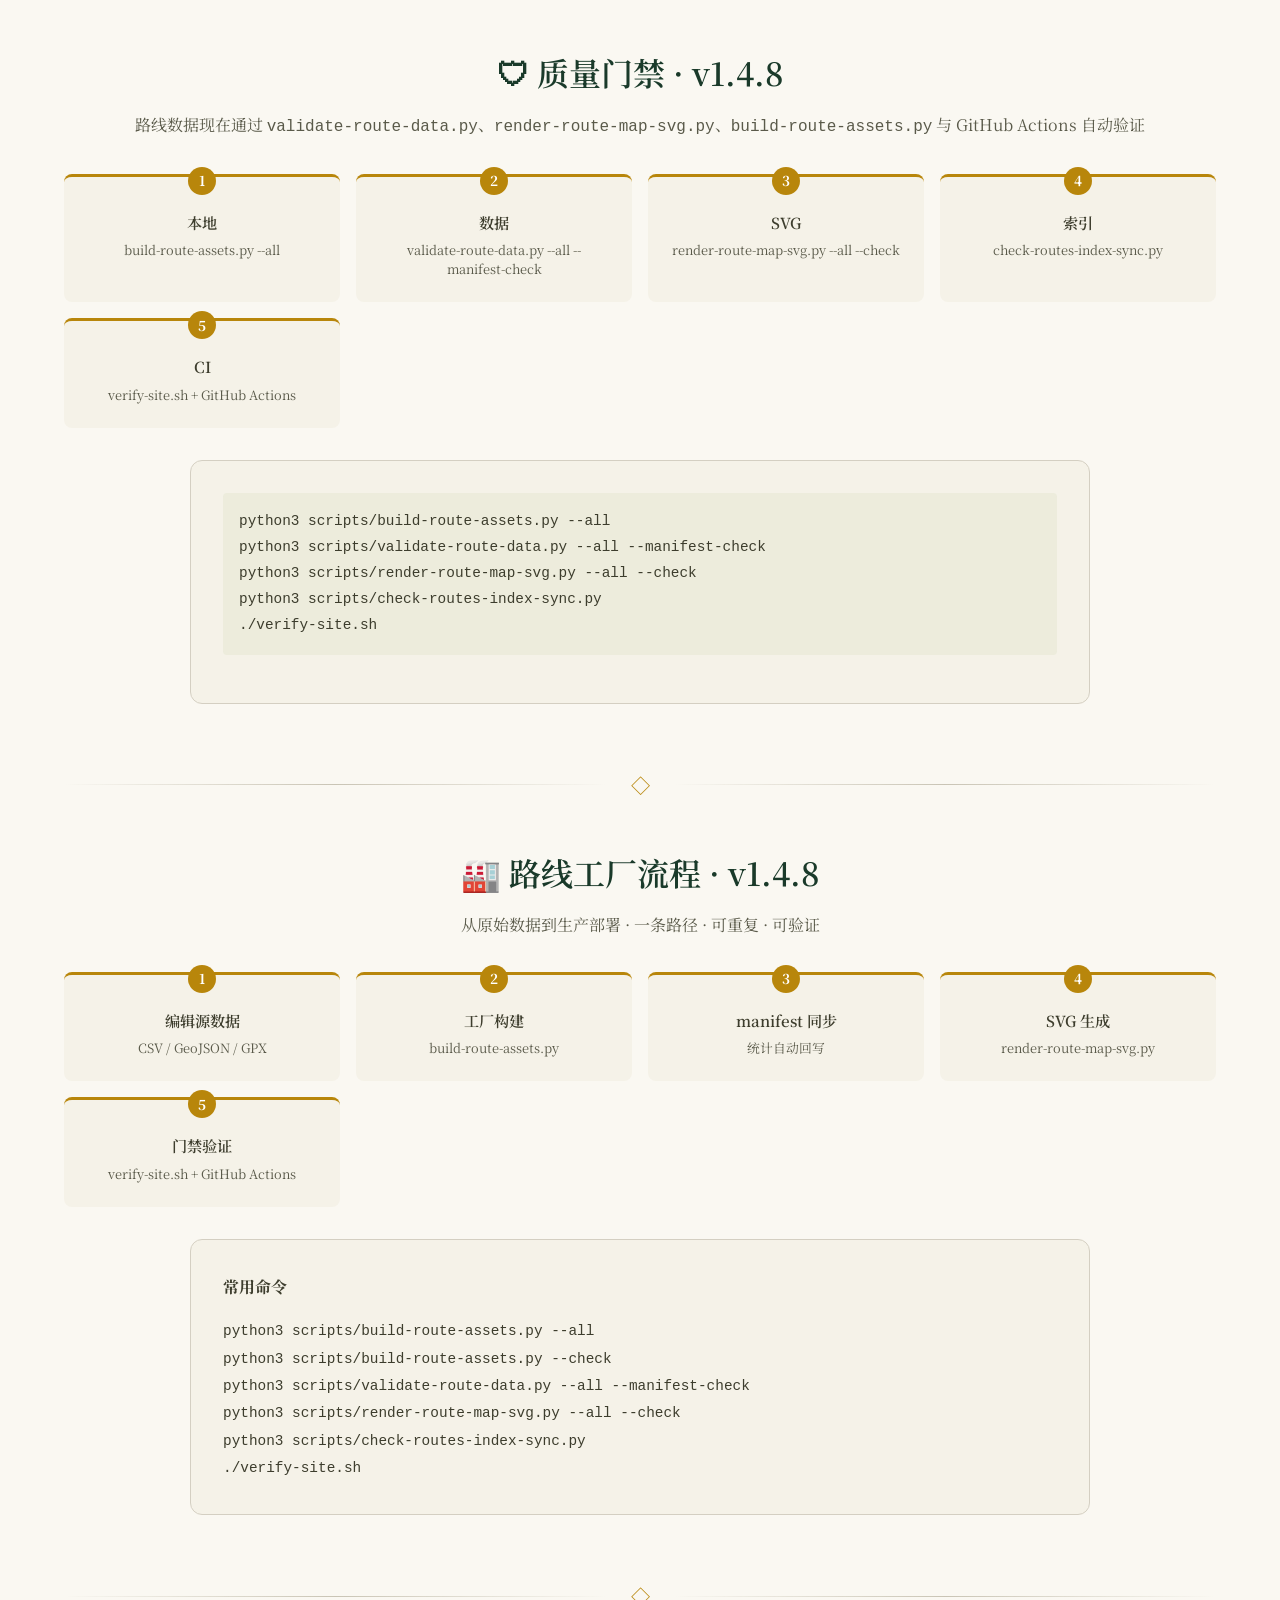
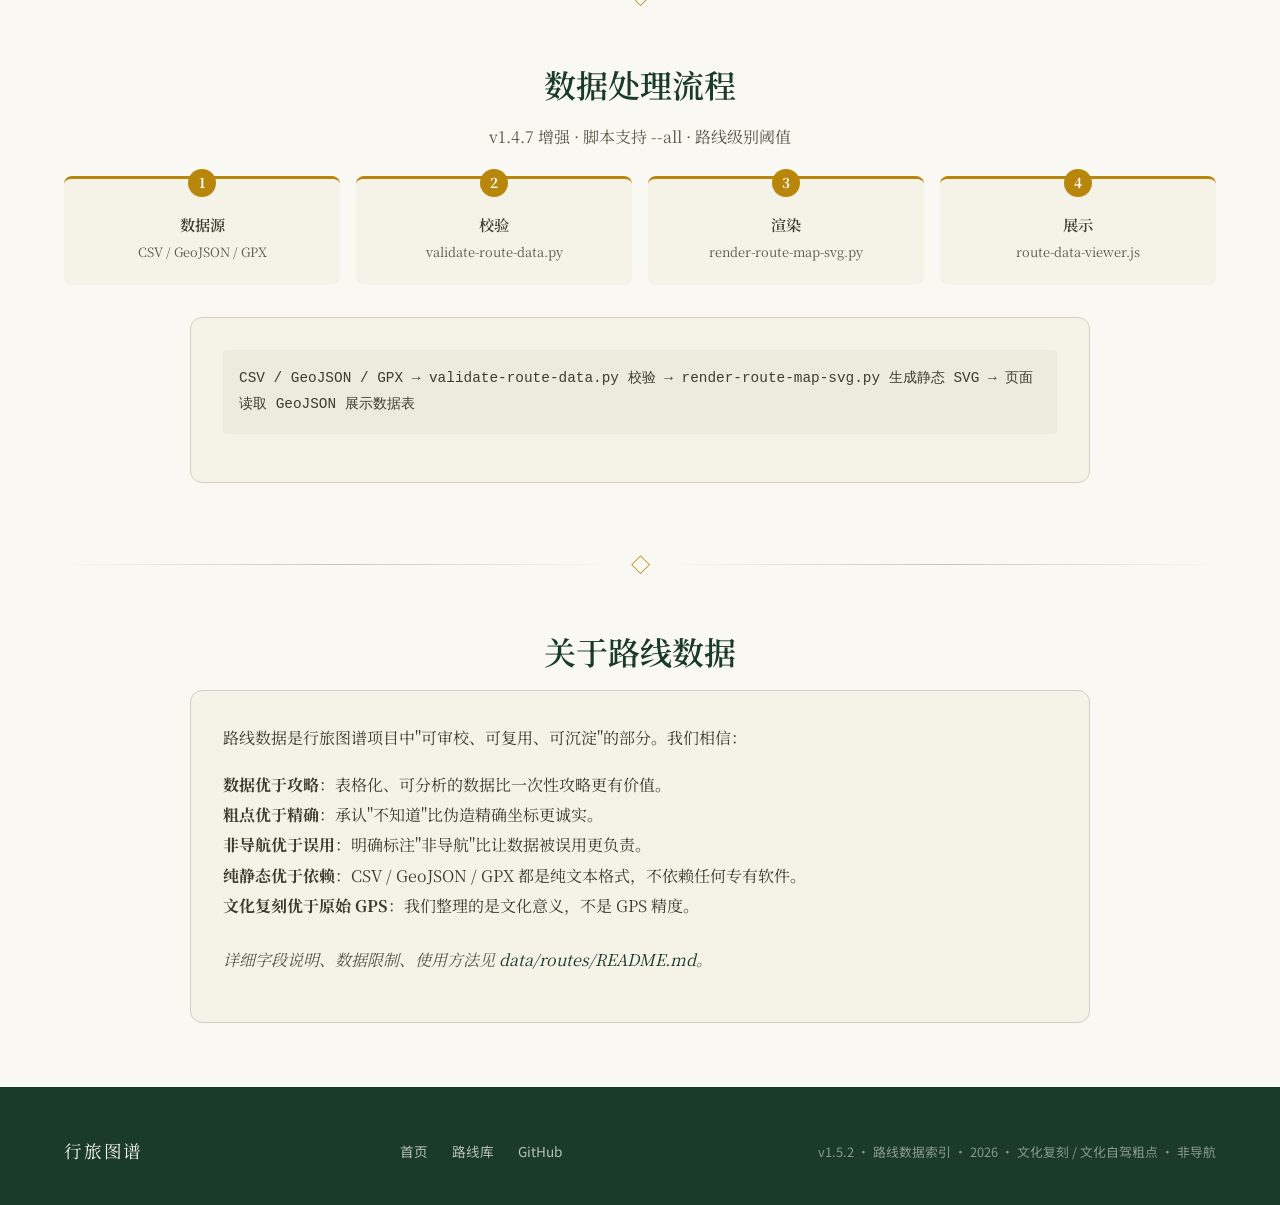
==== commit f1d8e8b3: "docs: add Phase 12 small enhancements (section 12-14) Phase 12 · v1.5.2 补全剩余 spec：  - docs/ROUTE_PAG" ====
--- a/routes/index.html
+++ b/routes/index.html
@@ -126,6 +126,9 @@
       <p style="margin-top: var(--space-md); text-align: center; color: var(--color-text-secondary);">
         所有路线使用同一套 CSV / GeoJSON / GPX / SVG 规范。manifest 集中登记，--all 脚本一次验证。路线工厂 <code>build-route-assets.py</code> 一条命令构建 + 回写 manifest。
       </p>
+      <p style="margin-top: var(--space-md); text-align: center; color: var(--color-text-secondary); line-height: 1.7;">
+        路线详情页、首页与索引页现在都通过统一 SEO / OG 检查，分享时会使用脚本生成的静态 SVG 卡片。
+      </p>
     </div>
   </section>
 
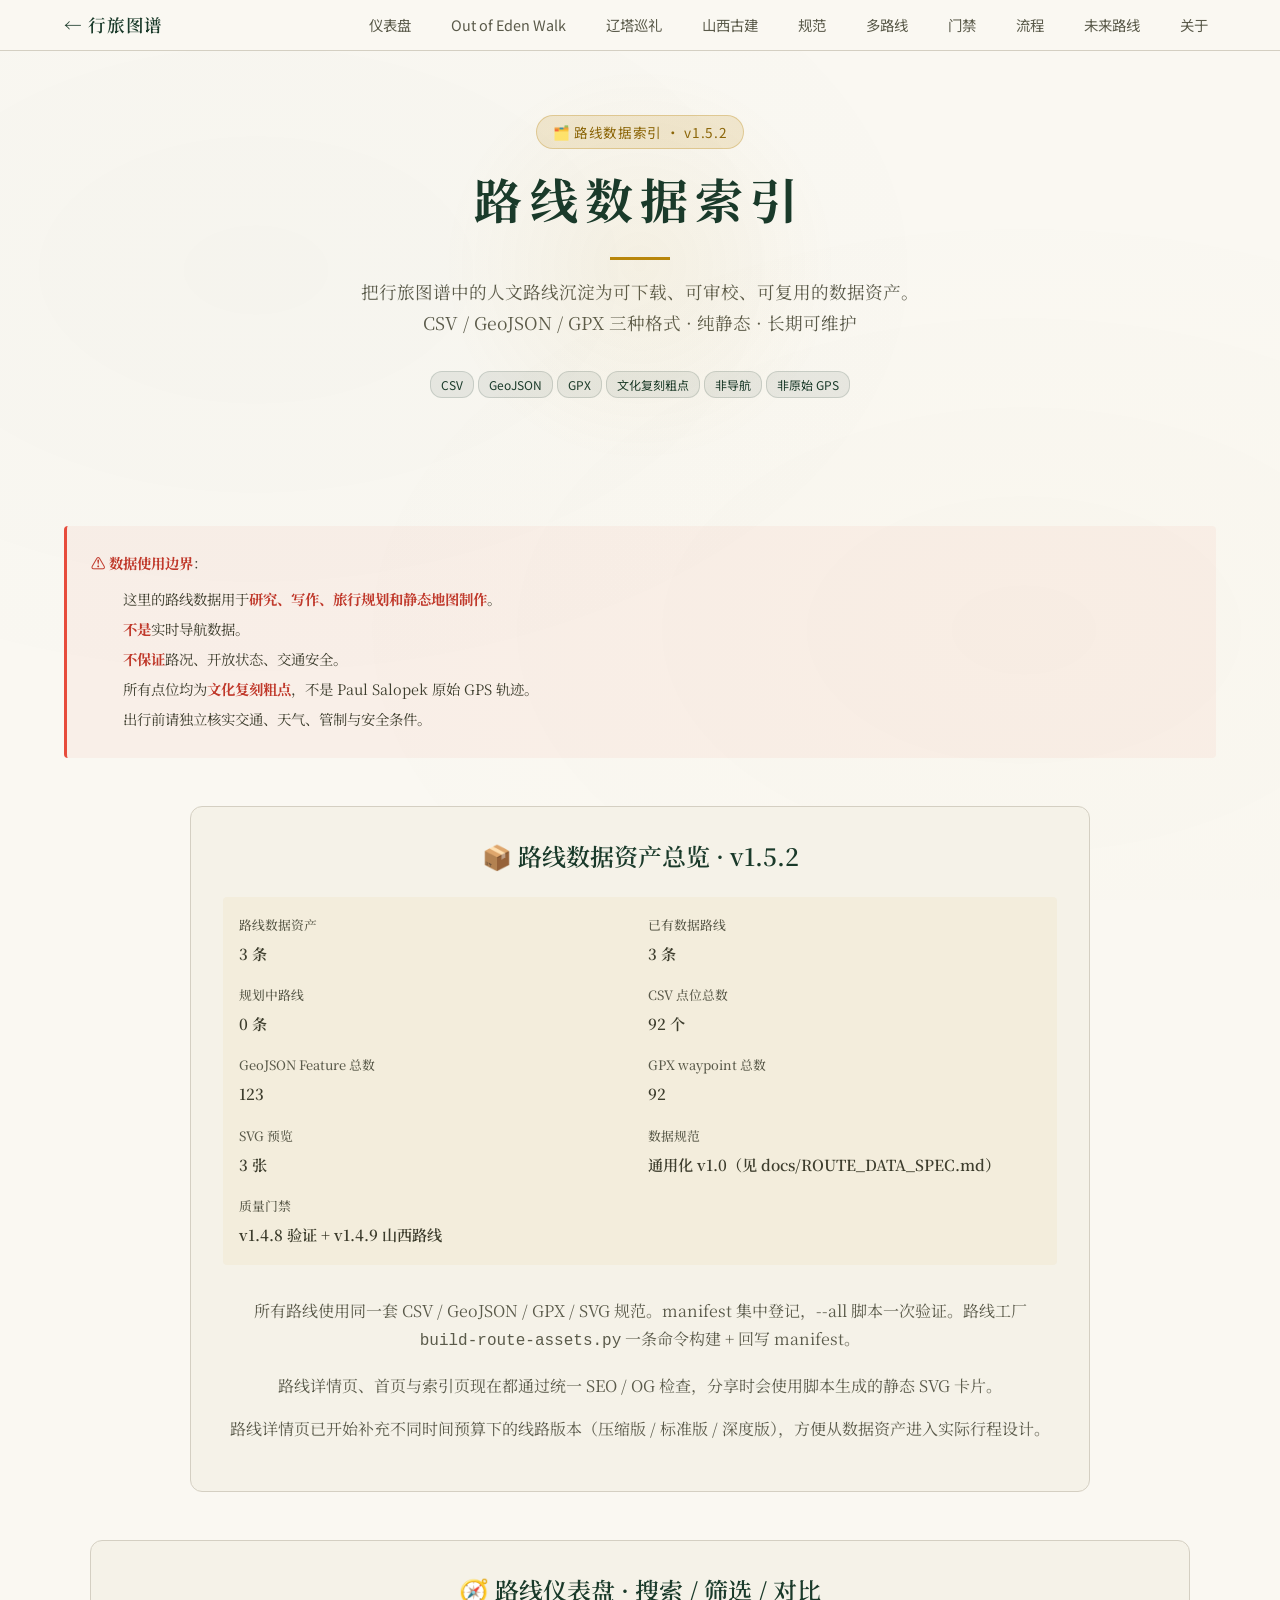
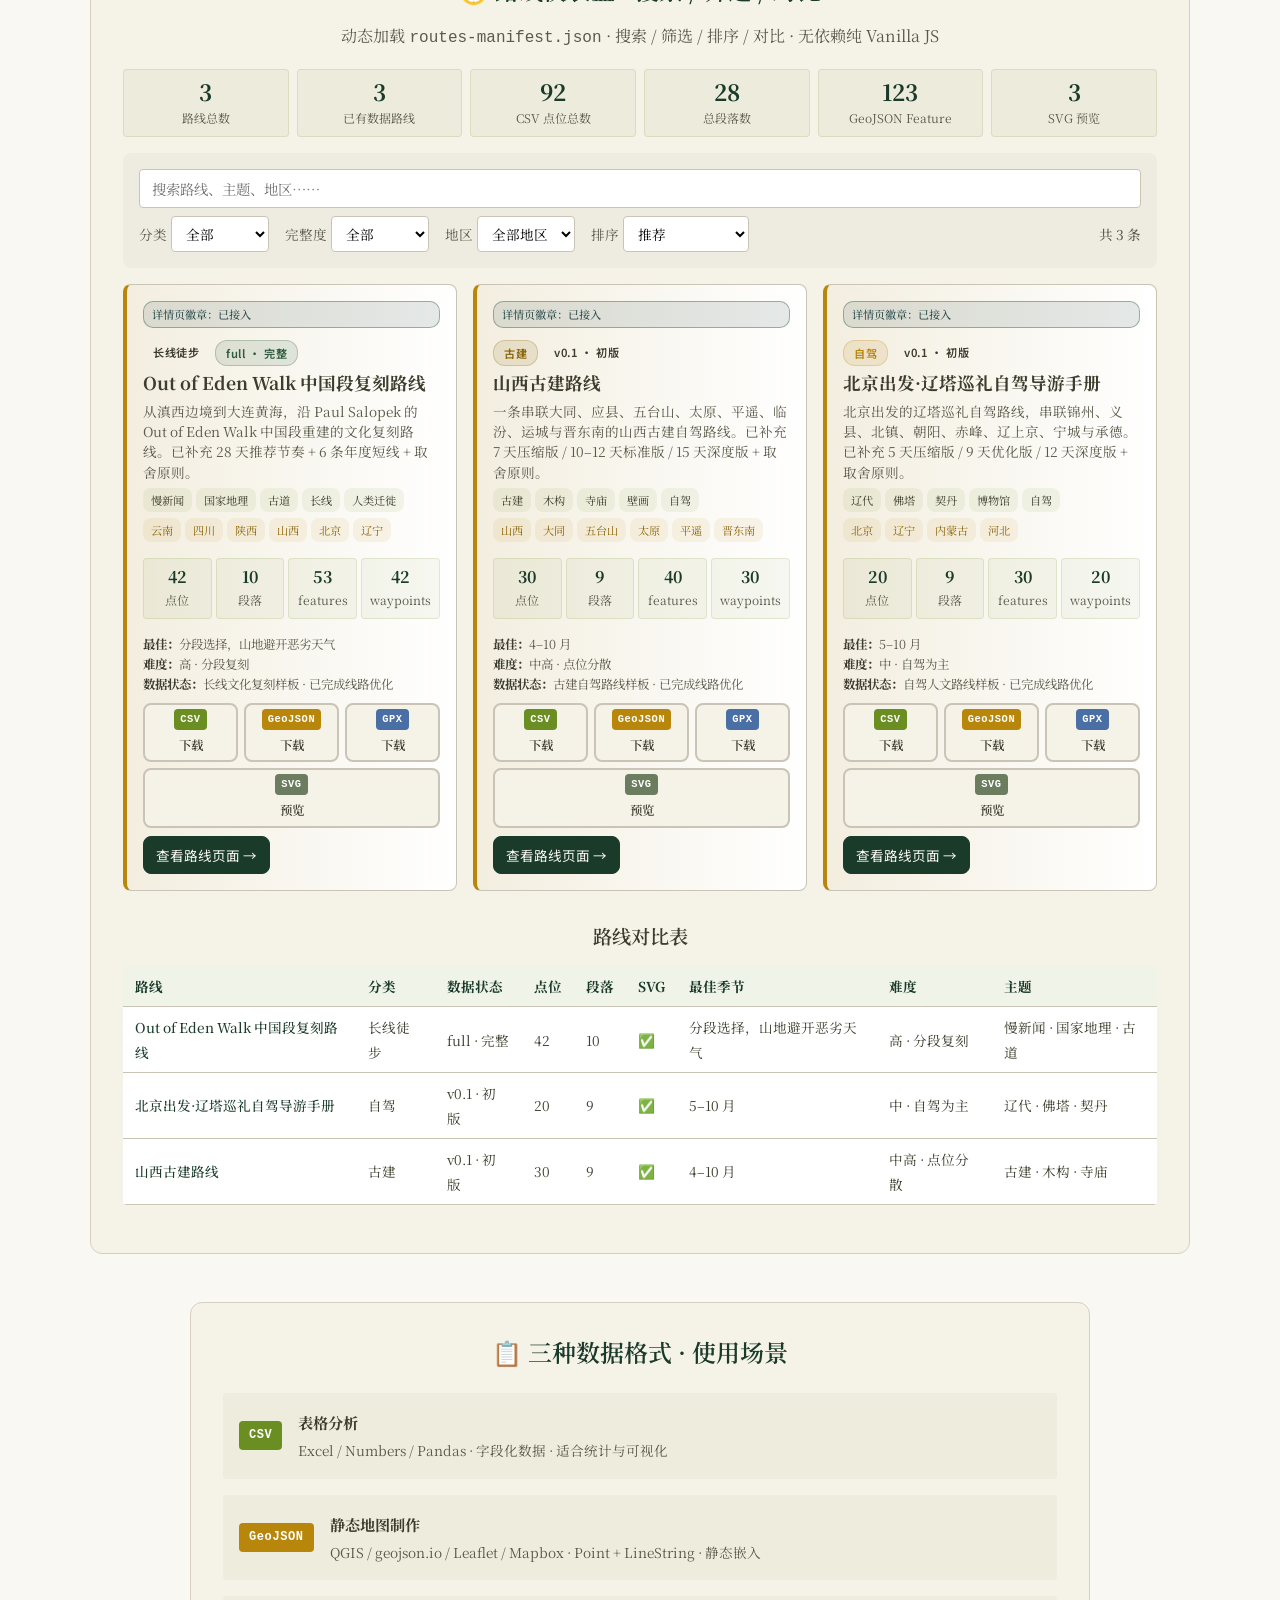
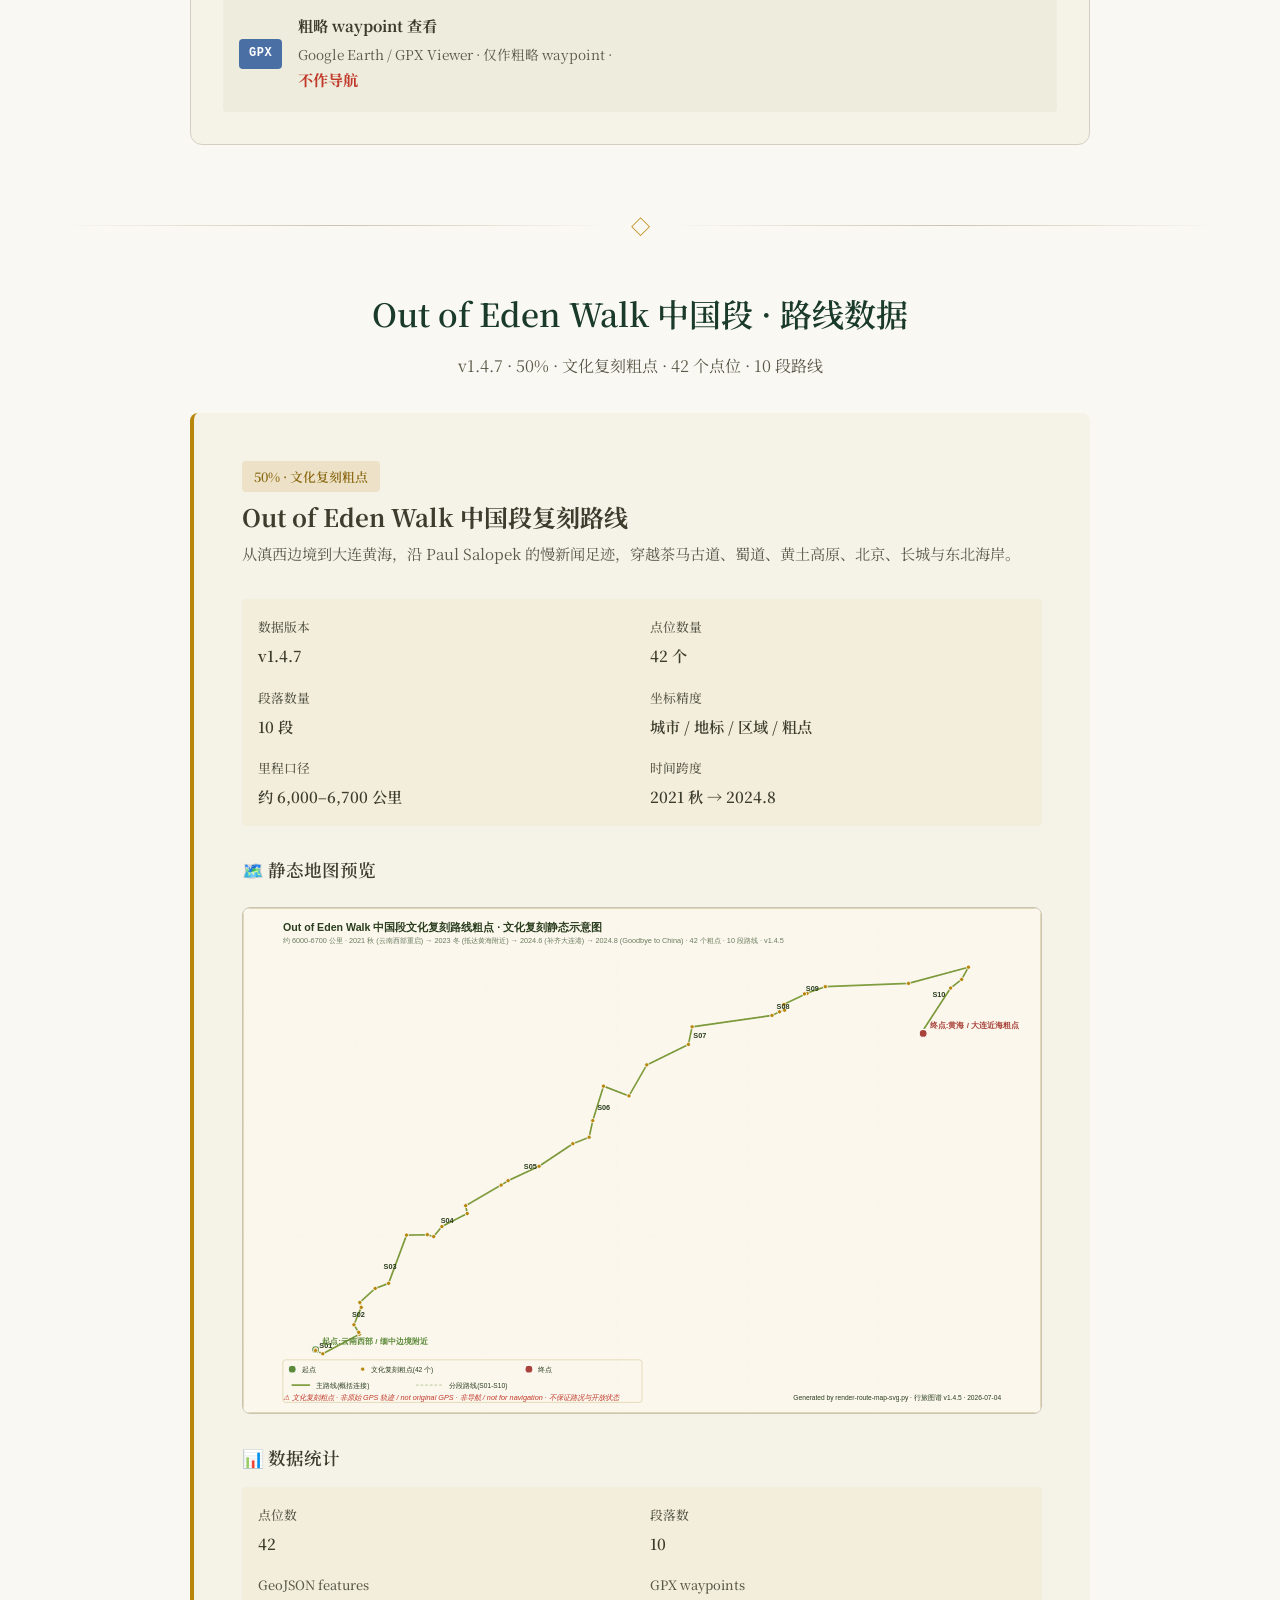
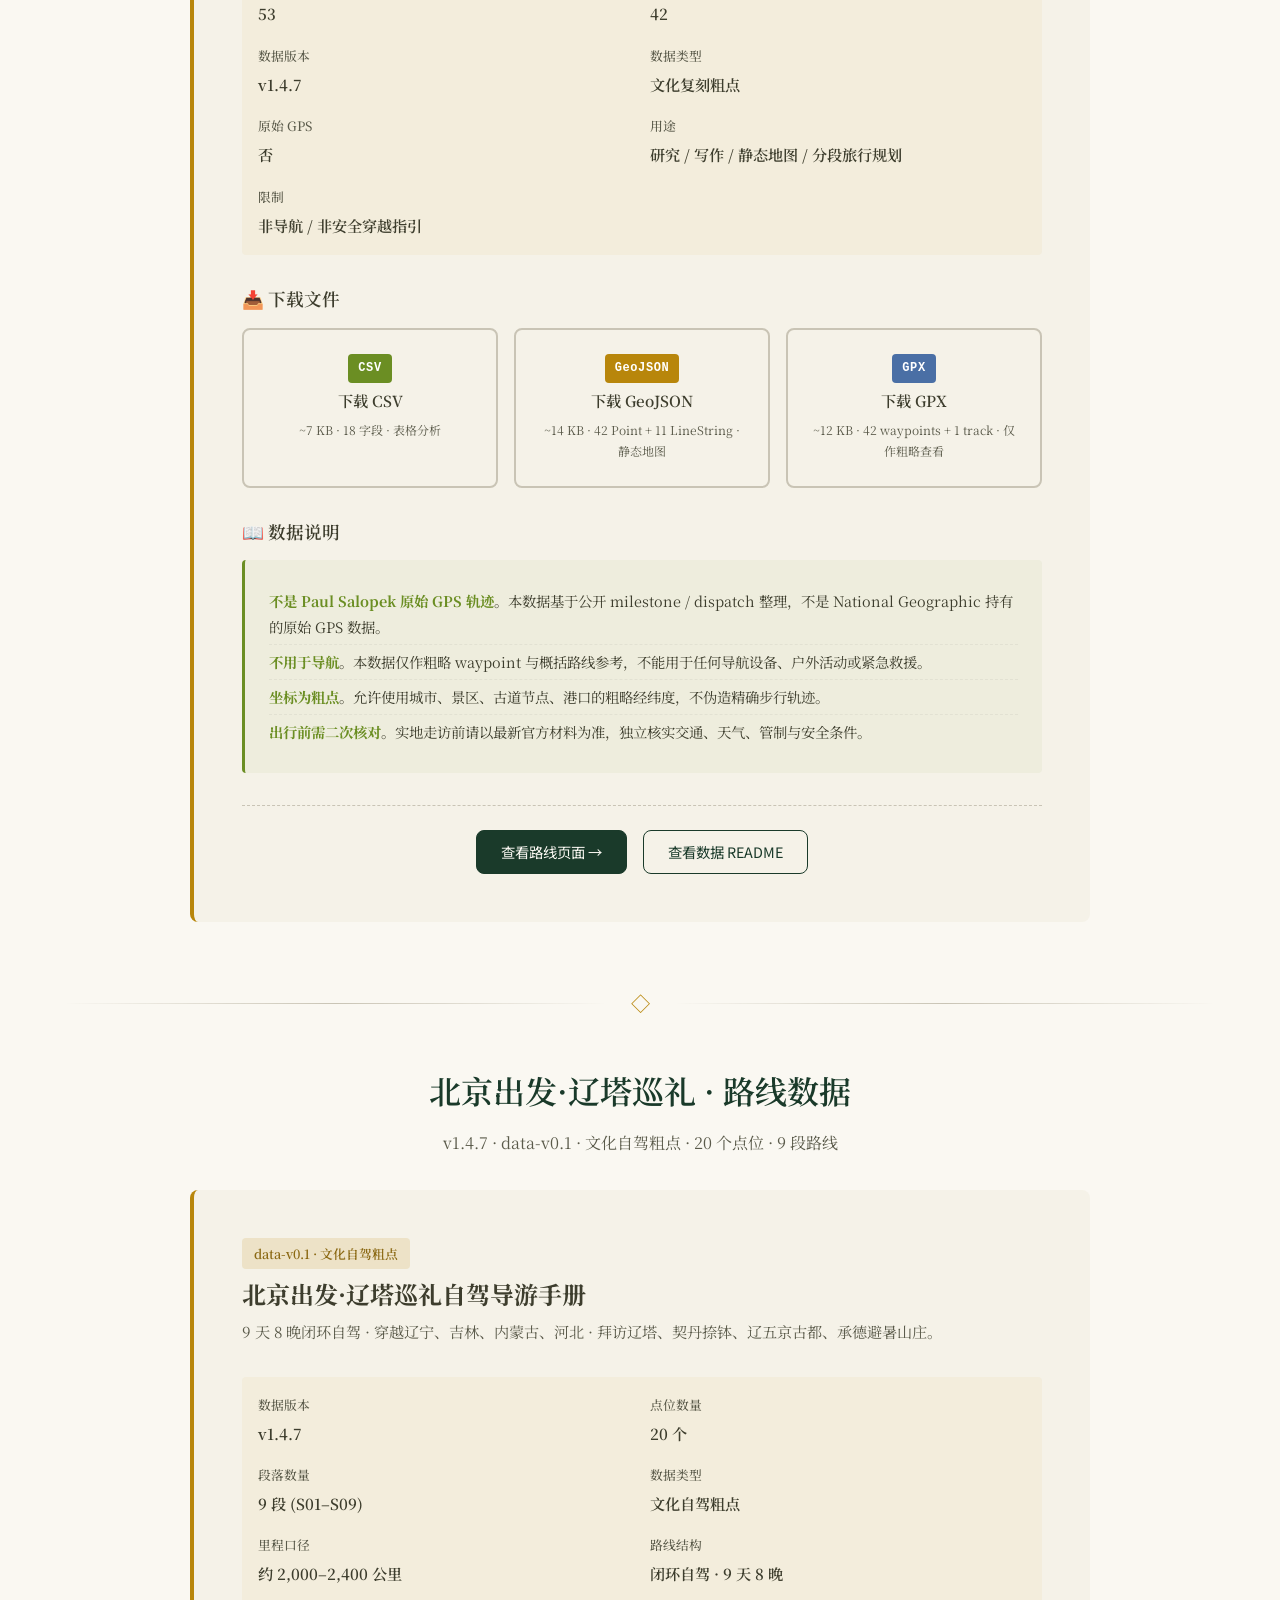
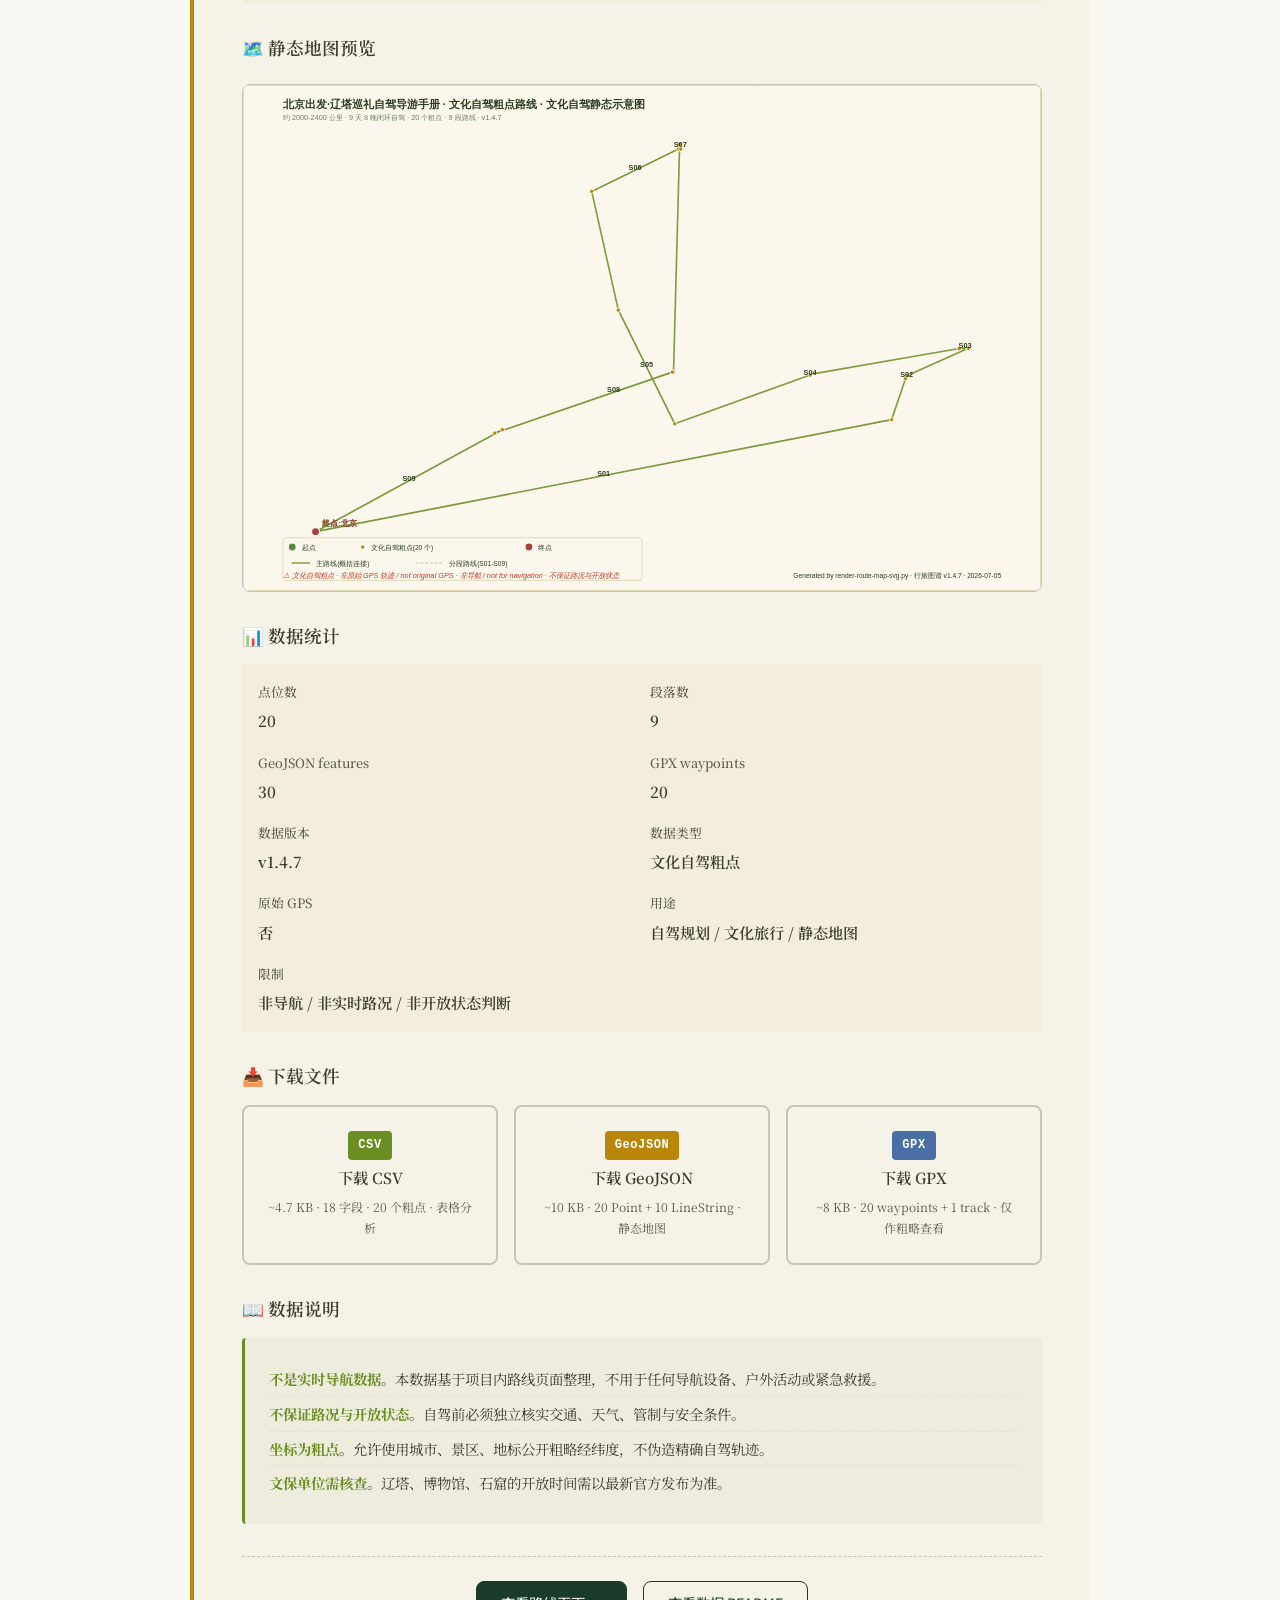
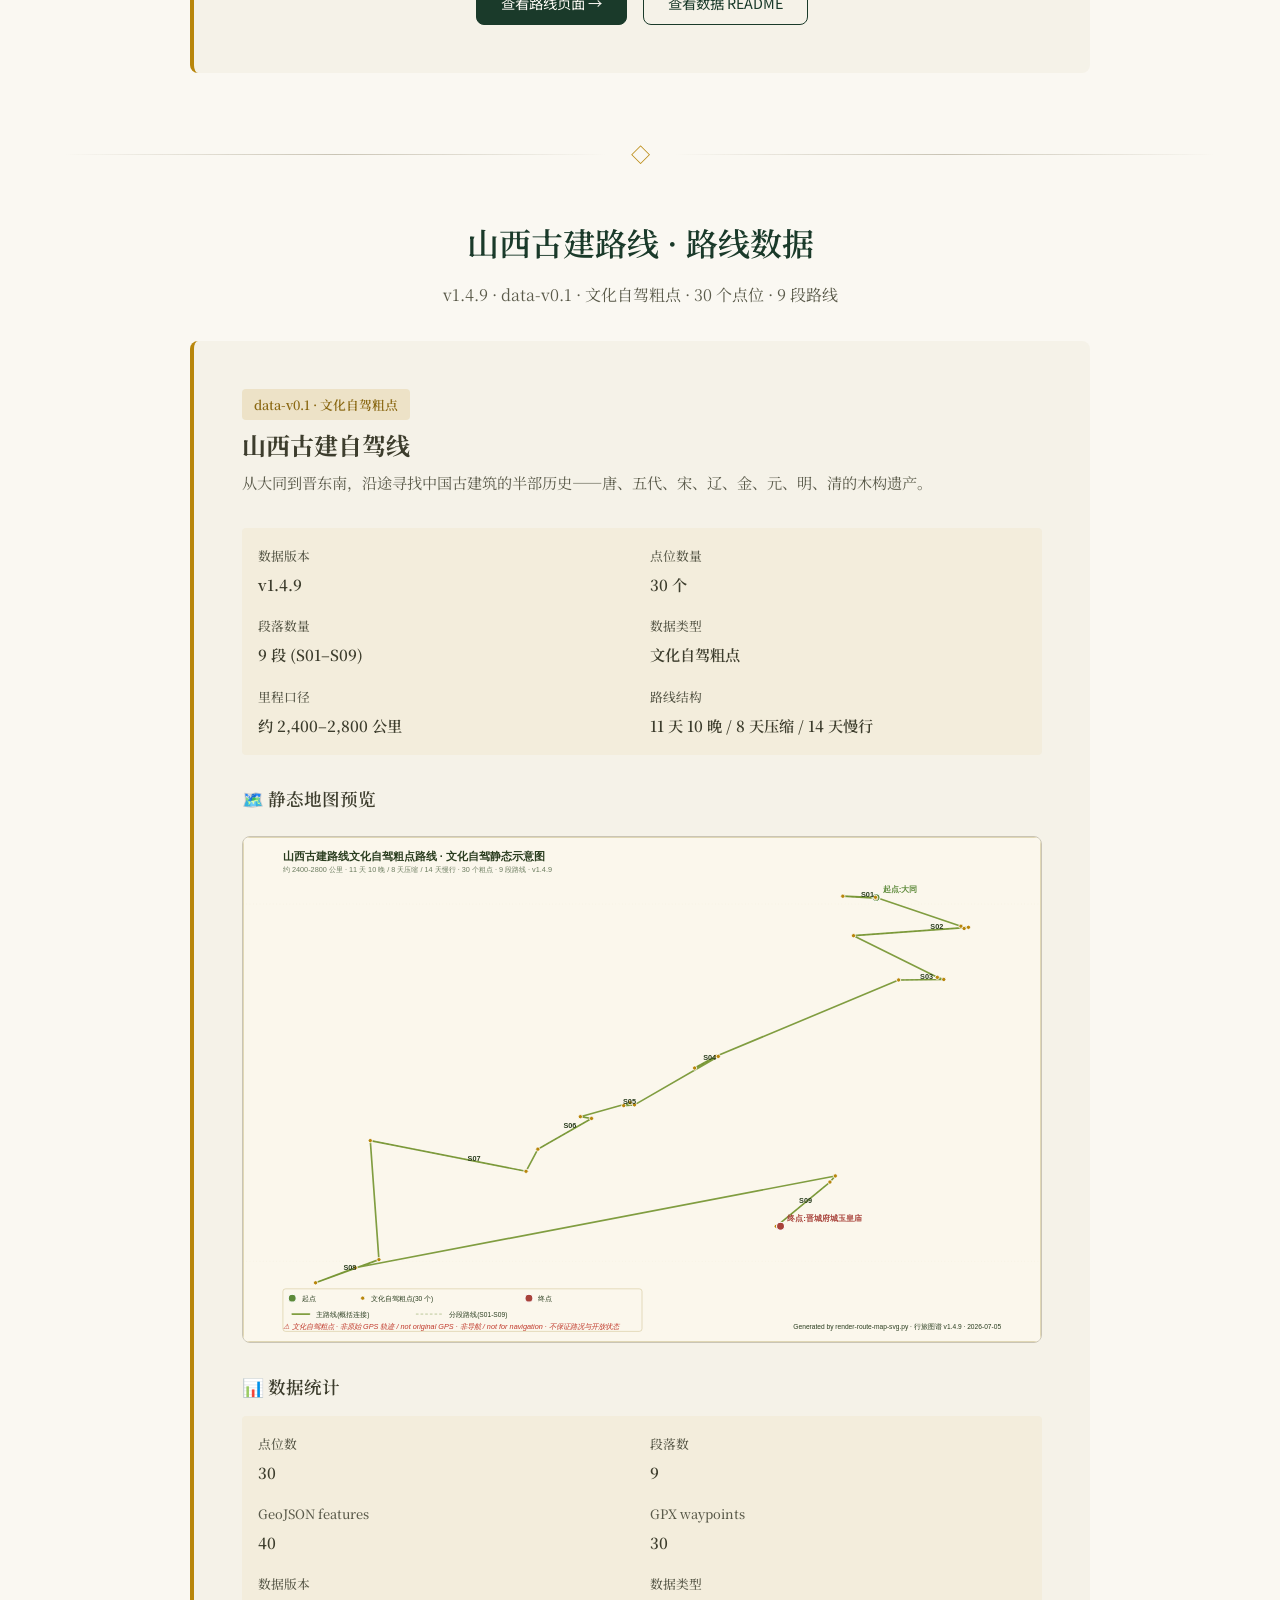
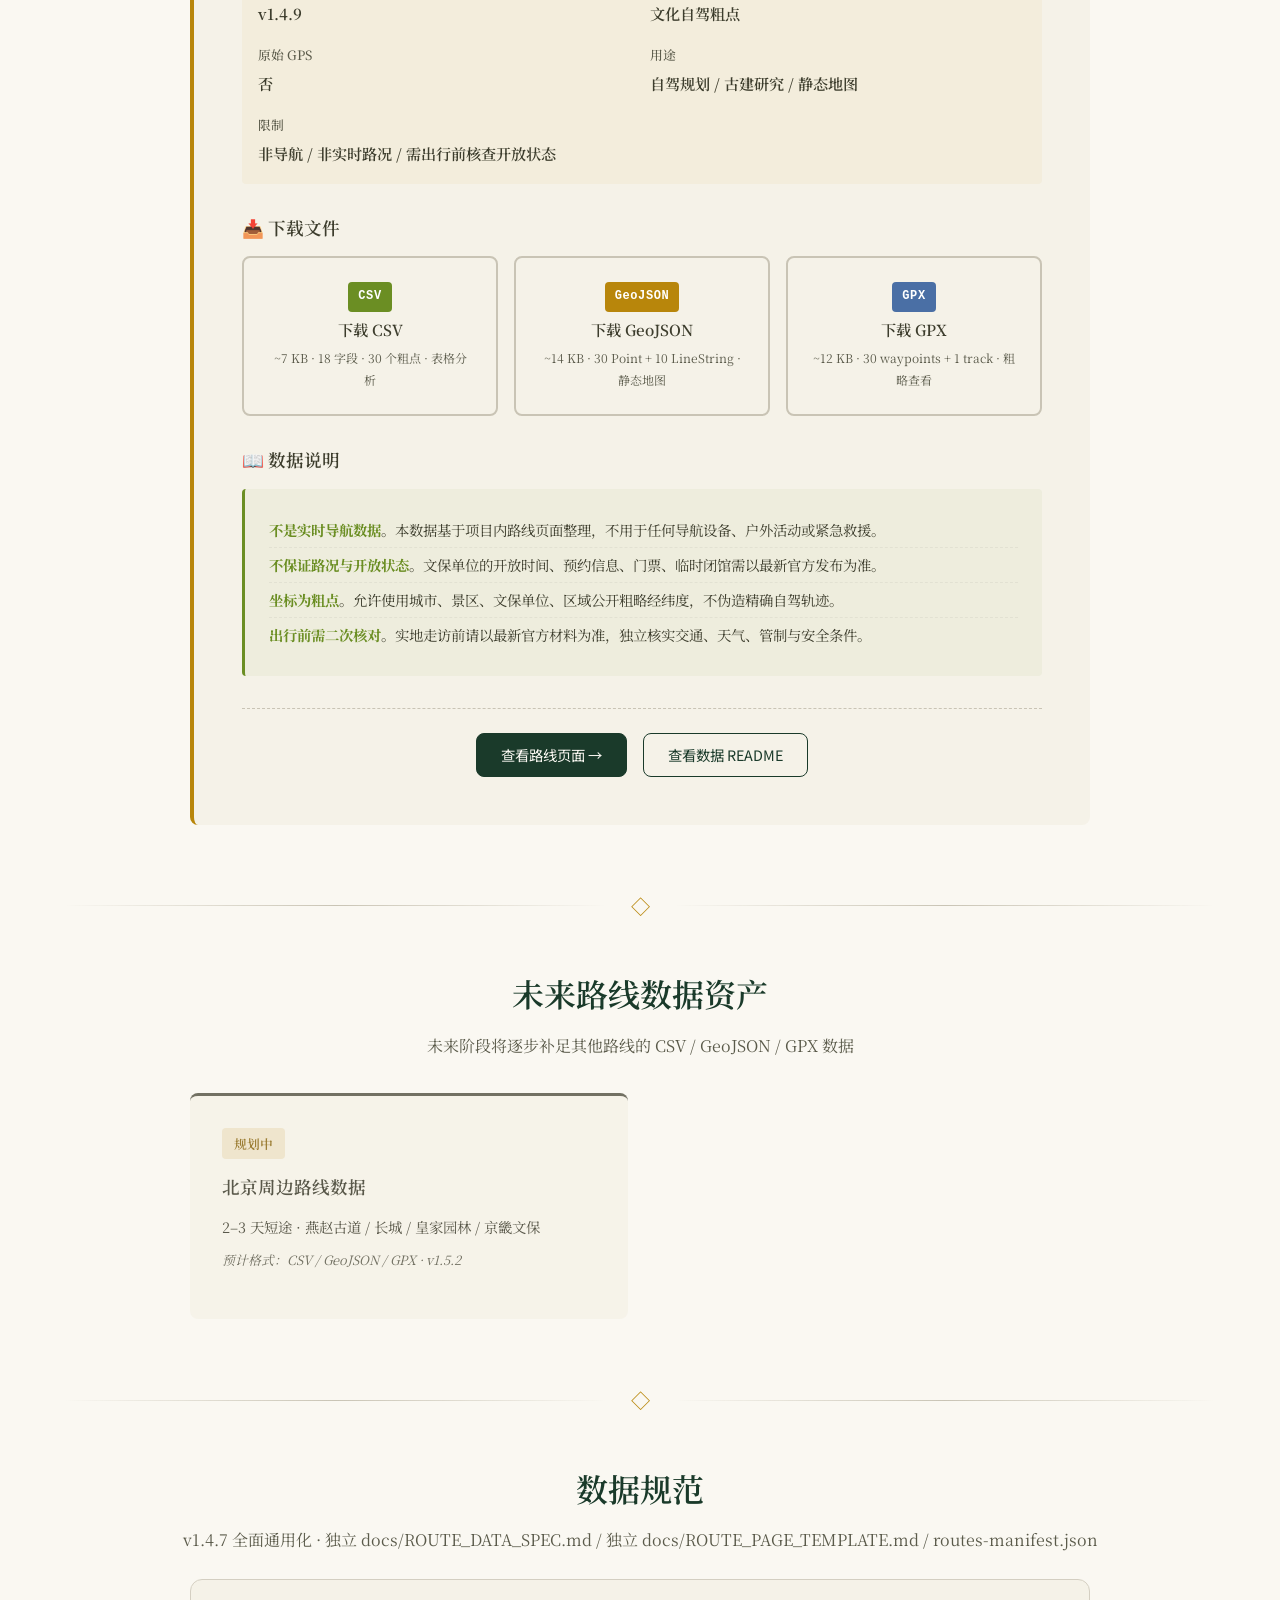
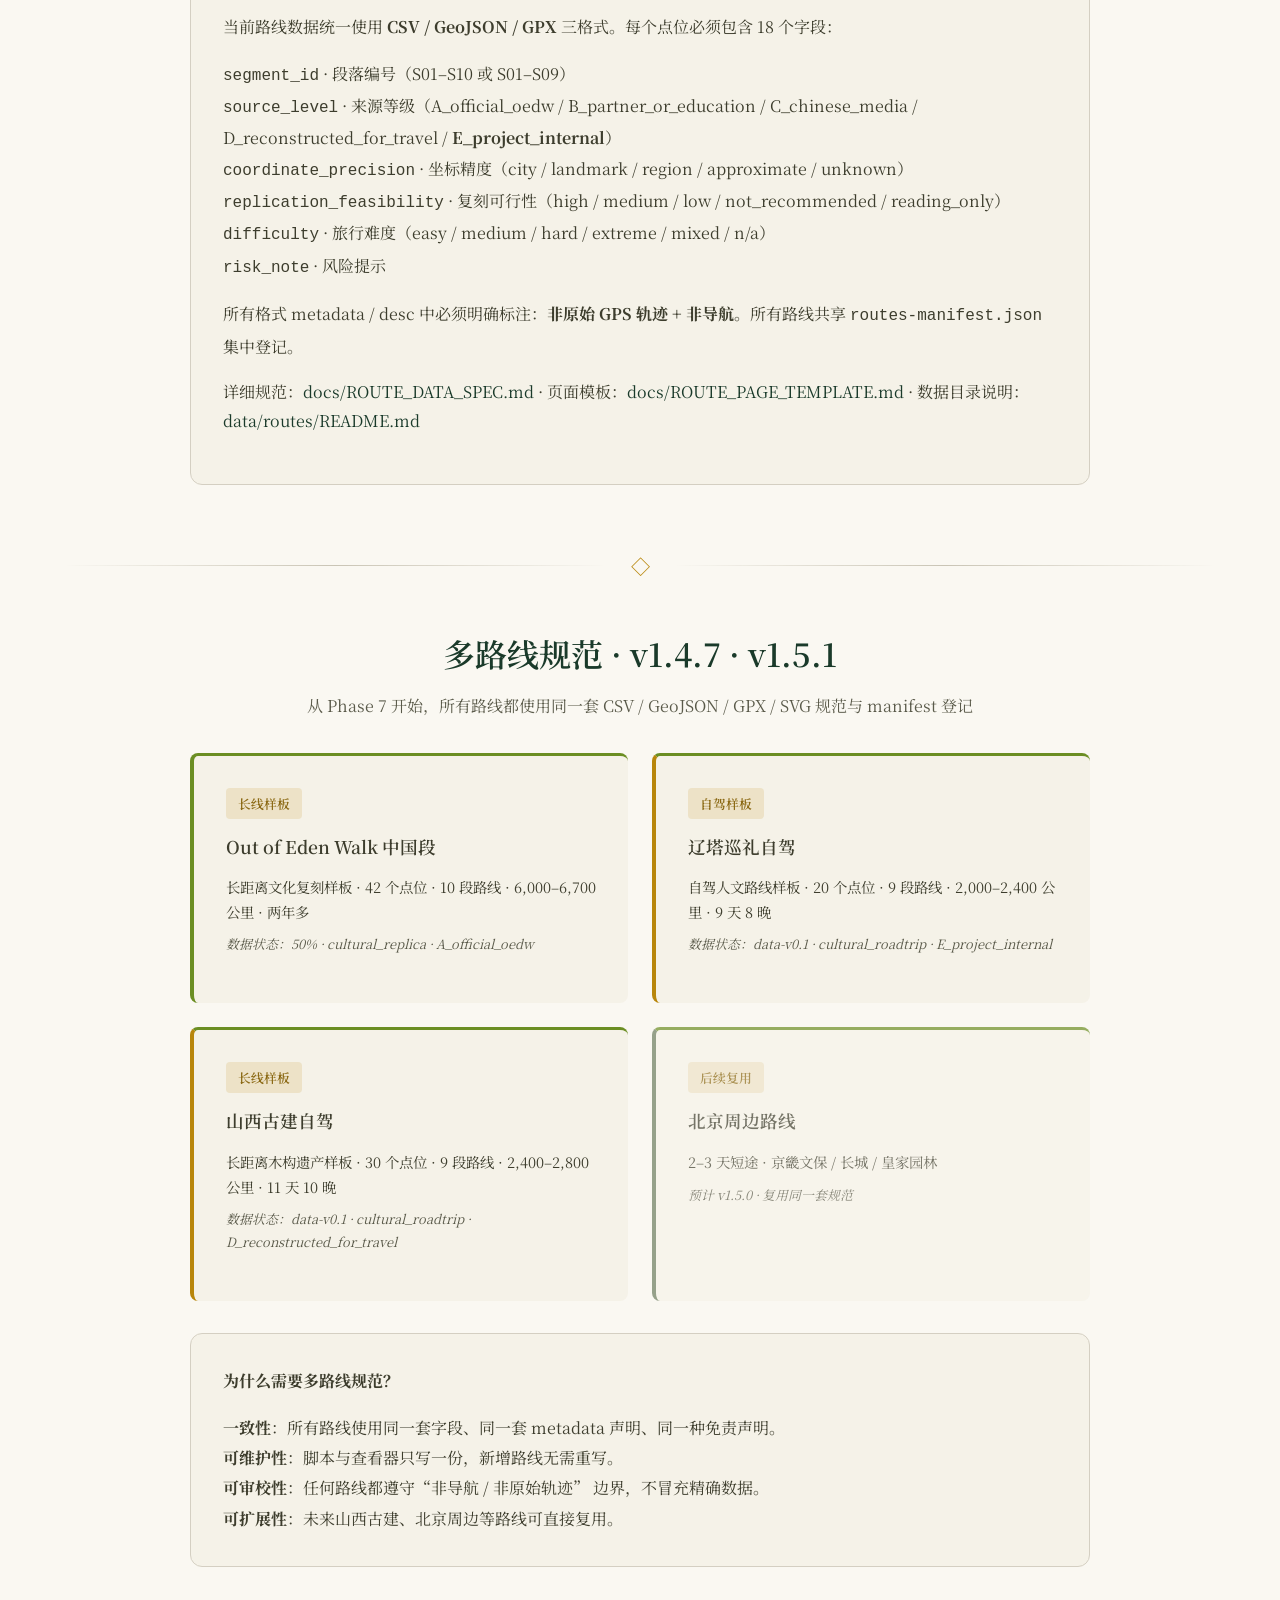
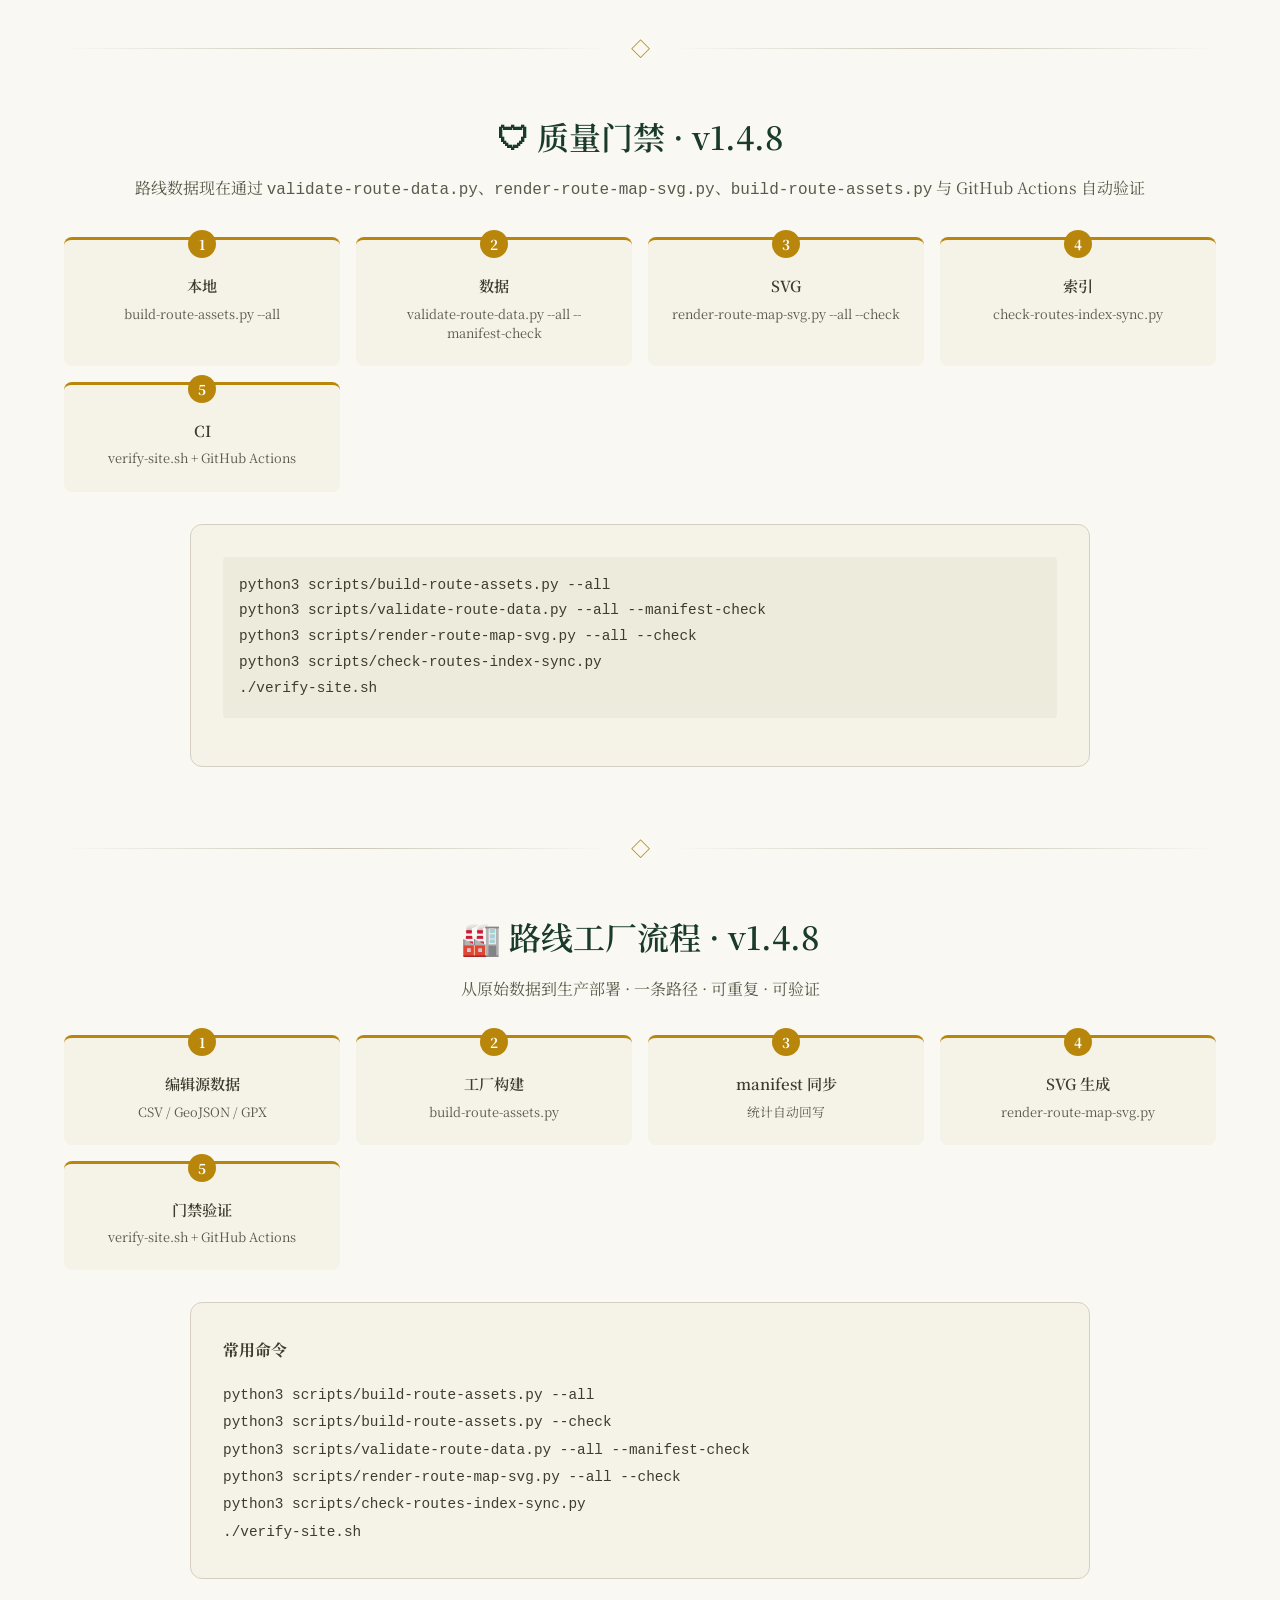
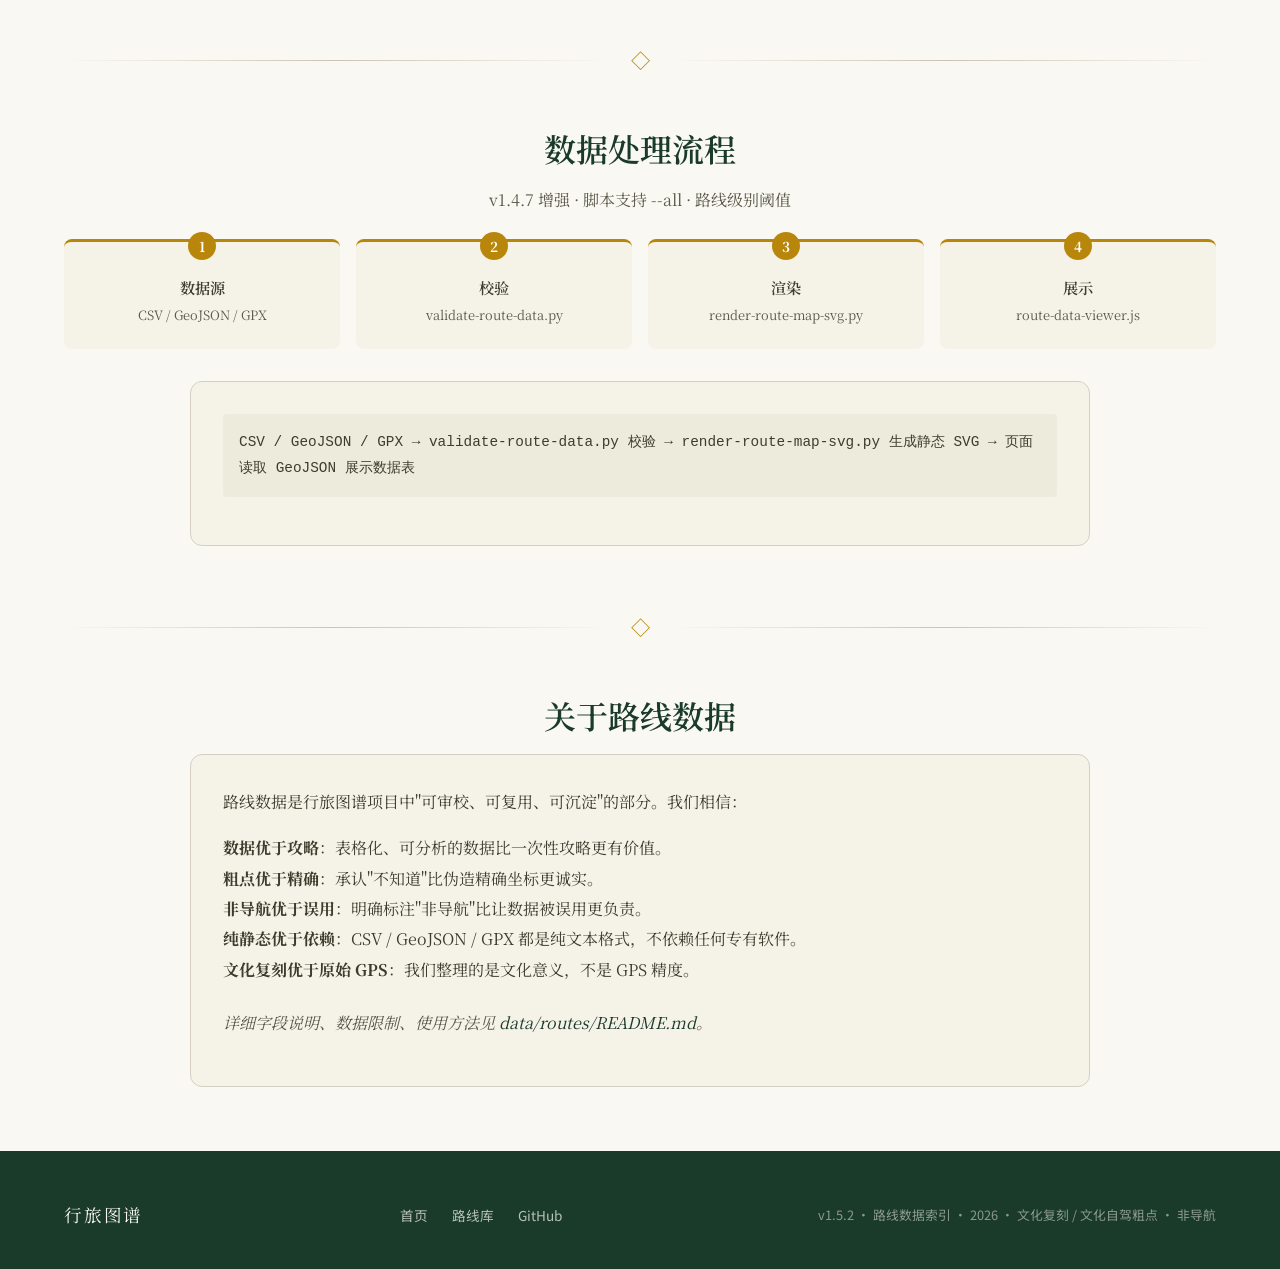
==== commit 87183c4f: "Optimize route itineraries for three routes v1.5.3 · Route Itinerary Optimization Sprint 1  - OEDW 增" ====
--- a/routes/index.html
+++ b/routes/index.html
@@ -129,6 +129,9 @@
       <p style="margin-top: var(--space-md); text-align: center; color: var(--color-text-secondary); line-height: 1.7;">
         路线详情页、首页与索引页现在都通过统一 SEO / OG 检查，分享时会使用脚本生成的静态 SVG 卡片。
       </p>
+      <p style="margin-top: var(--space-sm); text-align: center; color: var(--color-text-secondary); line-height: 1.7;">
+        路线详情页已开始补充不同时间预算下的线路版本（压缩版 / 标准版 / 深度版），方便从数据资产进入实际行程设计。
+      </p>
     </div>
   </section>
 
--- a/assets/css/styles.css
+++ b/assets/css/styles.css
@@ -8136,3 +8136,206 @@
   white-space: nowrap;
   border: 0;
 }
+
+/* ----- v1.5.3 线路优化样式 (Phase 13 Sprint 1) ----- */
+.itinerary-optimization-section {
+  margin: var(--space-3xl) auto;
+  max-width: 1100px;
+}
+
+.itinerary-version-grid {
+  display: grid;
+  grid-template-columns: repeat(auto-fit, minmax(280px, 1fr));
+  gap: var(--space-lg, 20px);
+  margin-top: var(--space-lg, 20px);
+}
+
+.itinerary-version-card {
+  background: rgba(255, 255, 255, 0.4);
+  border: 1px solid rgba(46, 79, 79, 0.15);
+  border-left: 4px solid #6b8e23;
+  border-radius: 8px;
+  padding: var(--space-md, 16px) var(--space-lg, 20px);
+}
+
+.itinerary-version-card-itinerary-version-card--compact {
+  border-left-color: #c8a96a;
+}
+
+.itinerary-version-card--standard {
+  border-left-color: #6b8e23;
+}
+
+.itinerary-version-card--deep {
+  border-left-color: #2e4f4f;
+}
+
+.itinerary-version-card h4 {
+  margin: 0 0 var(--space-xs, 8px);
+  color: #2e4f4f;
+  font-size: 1.05rem;
+  font-weight: 700;
+}
+
+.itinerary-version-card p {
+  margin: 0;
+  font-size: 0.92rem;
+  line-height: 1.7;
+  color: #5a5550;
+}
+
+.itinerary-table-wrap {
+  overflow-x: auto;
+  margin-top: var(--space-md, 16px);
+  border: 1px solid rgba(46, 79, 79, 0.15);
+  border-radius: 8px;
+}
+
+.itinerary-table {
+  width: 100%;
+  border-collapse: collapse;
+  font-size: 0.88rem;
+  min-width: 720px;
+}
+
+.itinerary-table th,
+.itinerary-table td {
+  padding: 10px 12px;
+  text-align: left;
+  vertical-align: top;
+  border-bottom: 1px solid rgba(46, 79, 79, 0.08);
+  line-height: 1.55;
+}
+
+.itinerary-table th {
+  background: rgba(46, 79, 79, 0.08);
+  color: #2e4f4f;
+  font-weight: 600;
+  font-size: 0.82rem;
+  letter-spacing: 0.5px;
+}
+
+.itinerary-table tr:last-child td {
+  border-bottom: none;
+}
+
+.itinerary-table tbody tr:nth-child(even) {
+  background: rgba(200, 169, 106, 0.04);
+}
+
+.route-choice-principles {
+  margin-top: var(--space-2xl, 32px);
+  background: rgba(46, 79, 79, 0.04);
+  border-radius: 10px;
+  padding: var(--space-lg, 20px) var(--space-xl, 24px);
+}
+
+.route-choice-card {
+  background: rgba(255, 255, 255, 0.5);
+  border: 1px solid rgba(46, 79, 79, 0.12);
+  border-radius: 8px;
+  padding: var(--space-md, 16px);
+  margin-bottom: var(--space-sm, 10px);
+}
+
+.route-choice-card h4 {
+  margin: 0 0 var(--space-xs, 8px);
+  color: #2e4f4f;
+  font-size: 1rem;
+  font-weight: 700;
+}
+
+.route-choice-card ul {
+  margin: 0;
+  padding-left: 1.2rem;
+  font-size: 0.9rem;
+  line-height: 1.7;
+  color: #5a5550;
+}
+
+.route-cut-list {
+  display: grid;
+  grid-template-columns: repeat(auto-fit, minmax(220px, 1fr));
+  gap: var(--space-sm, 10px);
+  margin-top: var(--space-sm, 10px);
+}
+
+.route-cut-list-item {
+  background: rgba(46, 79, 79, 0.06);
+  border-radius: 6px;
+  padding: var(--space-xs, 8px) var(--space-sm, 12px);
+  font-size: 0.88rem;
+  line-height: 1.6;
+}
+
+.route-cut-list-item strong {
+  color: #2e4f4f;
+  display: block;
+  margin-bottom: 2px;
+  font-size: 0.85rem;
+}
+
+.route-intensity-badge {
+  display: inline-block;
+  padding: 2px 8px;
+  border-radius: 10px;
+  font-size: 0.78rem;
+  font-weight: 600;
+  letter-spacing: 0.3px;
+}
+
+.route-intensity-low {
+  background: rgba(107, 142, 35, 0.18);
+  color: #4a6320;
+}
+
+.route-intensity-medium {
+  background: rgba(200, 169, 106, 0.22);
+  color: #7a5e1c;
+}
+
+.route-intensity-high {
+  background: rgba(180, 60, 40, 0.16);
+  color: #8a2818;
+}
+
+.short-line-card {
+  background: rgba(255, 255, 255, 0.45);
+  border: 1px solid rgba(46, 79, 79, 0.12);
+  border-radius: 8px;
+  padding: var(--space-md, 16px) var(--space-lg, 20px);
+  margin-bottom: var(--space-md, 16px);
+}
+
+.short-line-card h4 {
+  margin: 0 0 var(--space-xs, 8px);
+  color: #2e4f4f;
+  font-size: 1.05rem;
+}
+
+.short-line-card-grid {
+  display: grid;
+  grid-template-columns: repeat(auto-fit, minmax(180px, 1fr));
+  gap: var(--space-xs, 8px);
+  margin-top: var(--space-sm, 10px);
+  font-size: 0.88rem;
+  line-height: 1.55;
+  color: #5a5550;
+}
+
+.short-line-card-grid div strong {
+  color: #2e4f4f;
+  display: block;
+  margin-bottom: 2px;
+  font-size: 0.82rem;
+  font-weight: 600;
+}
+
+@media (max-width: 640px) {
+  .itinerary-version-grid {
+    grid-template-columns: 1fr;
+  }
+  .itinerary-table {
+    font-size: 0.82rem;
+  }
+}
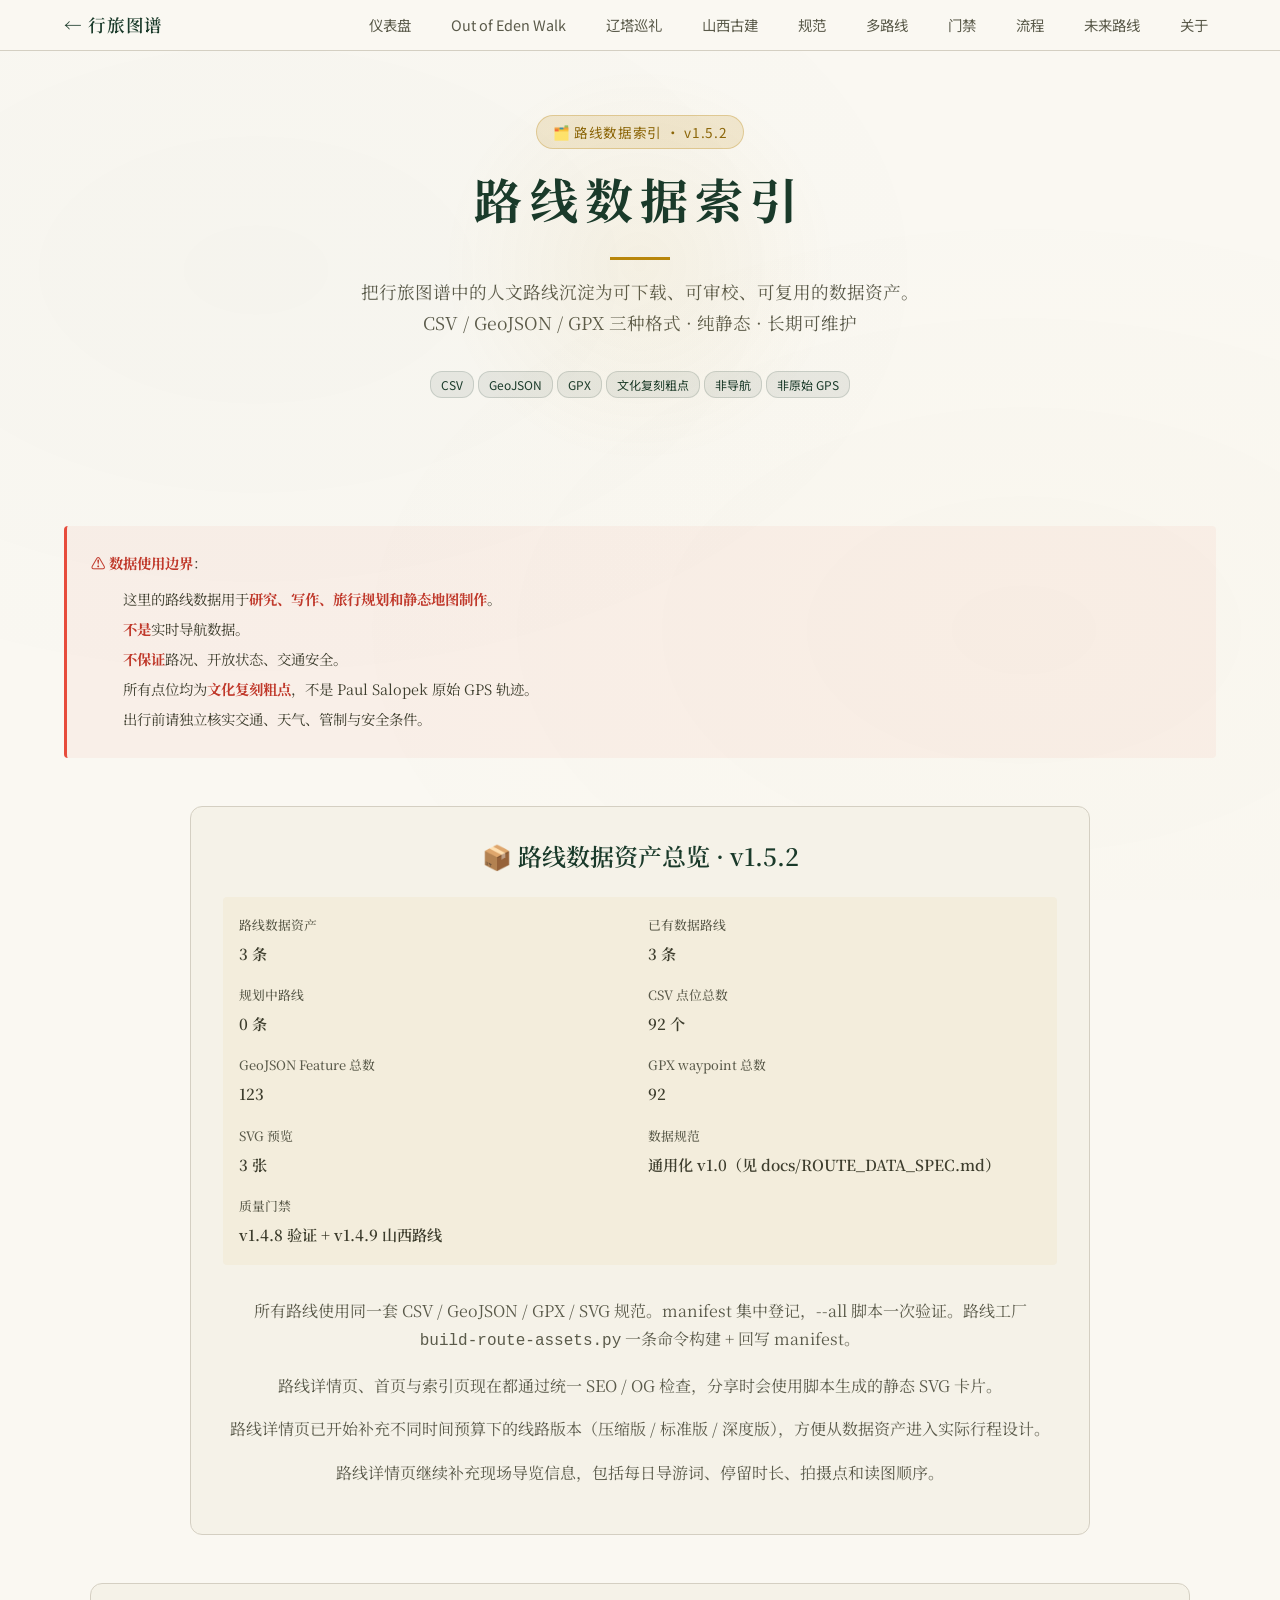
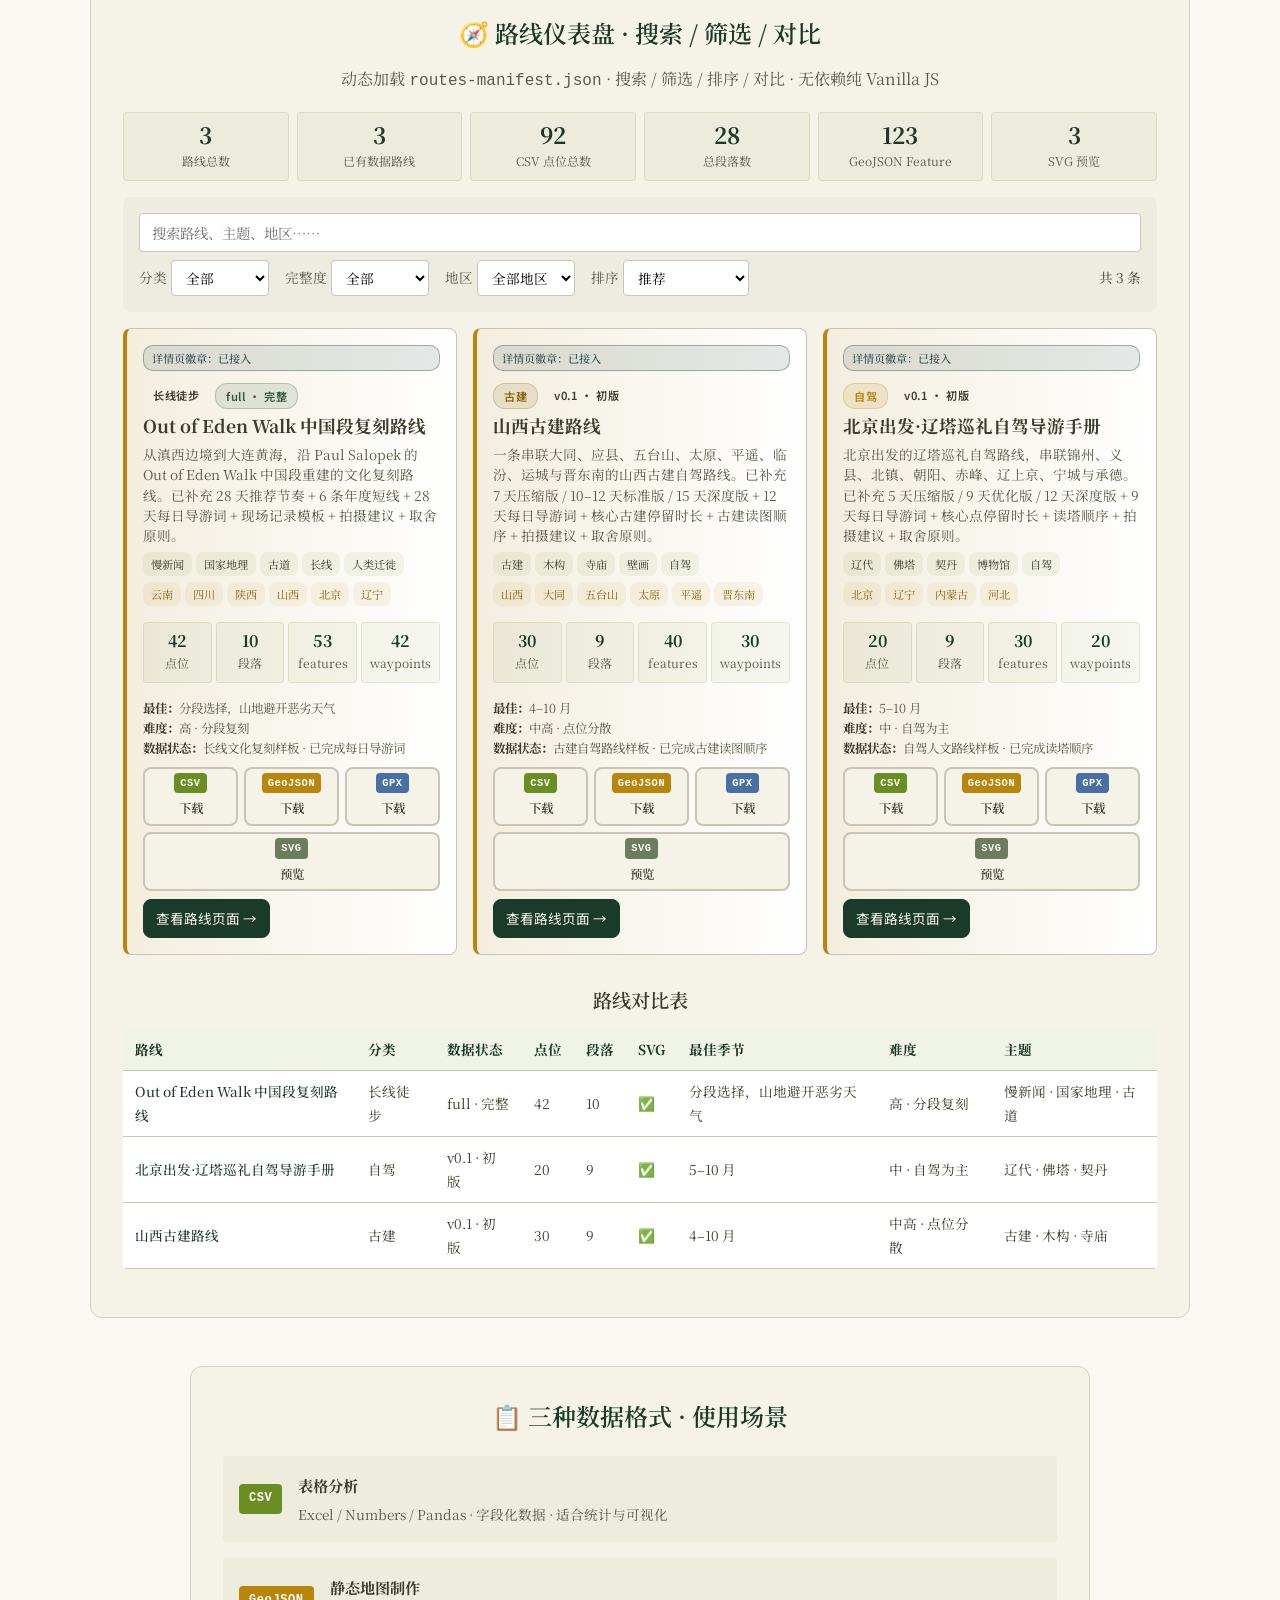
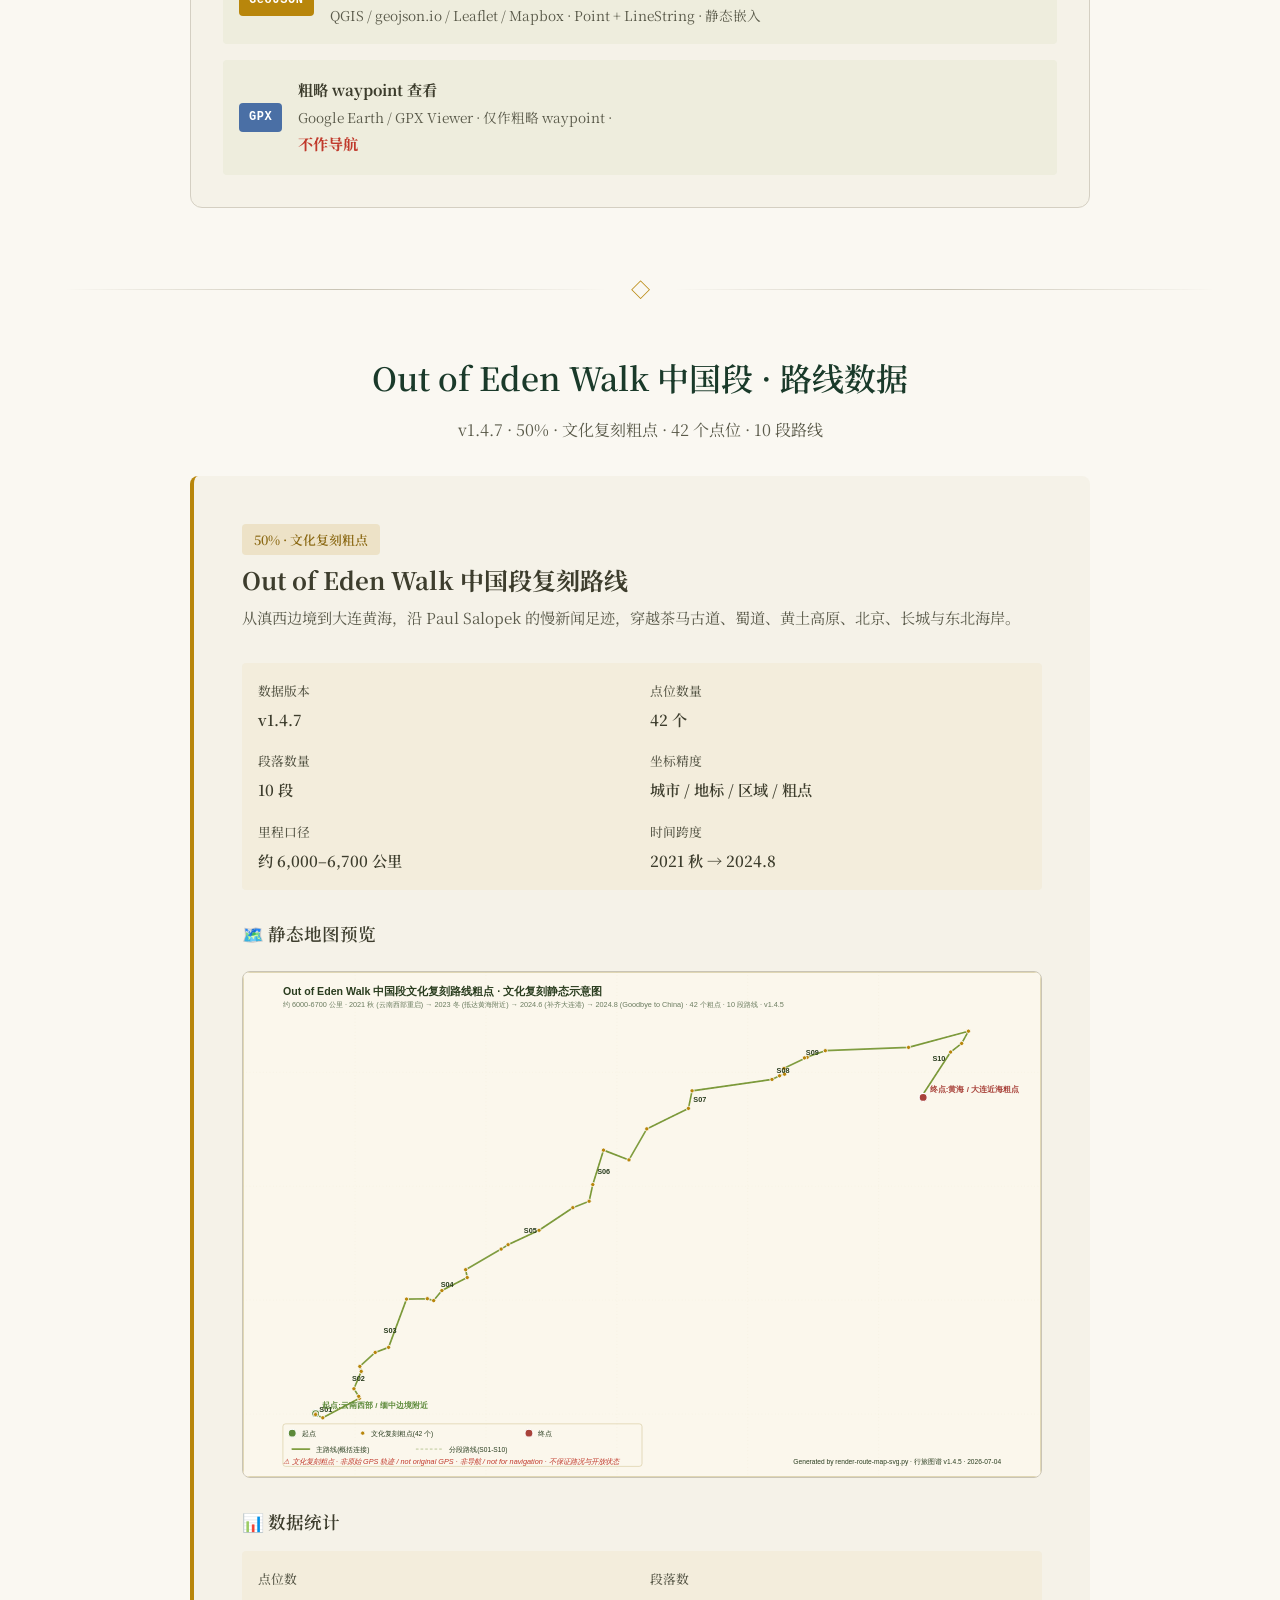
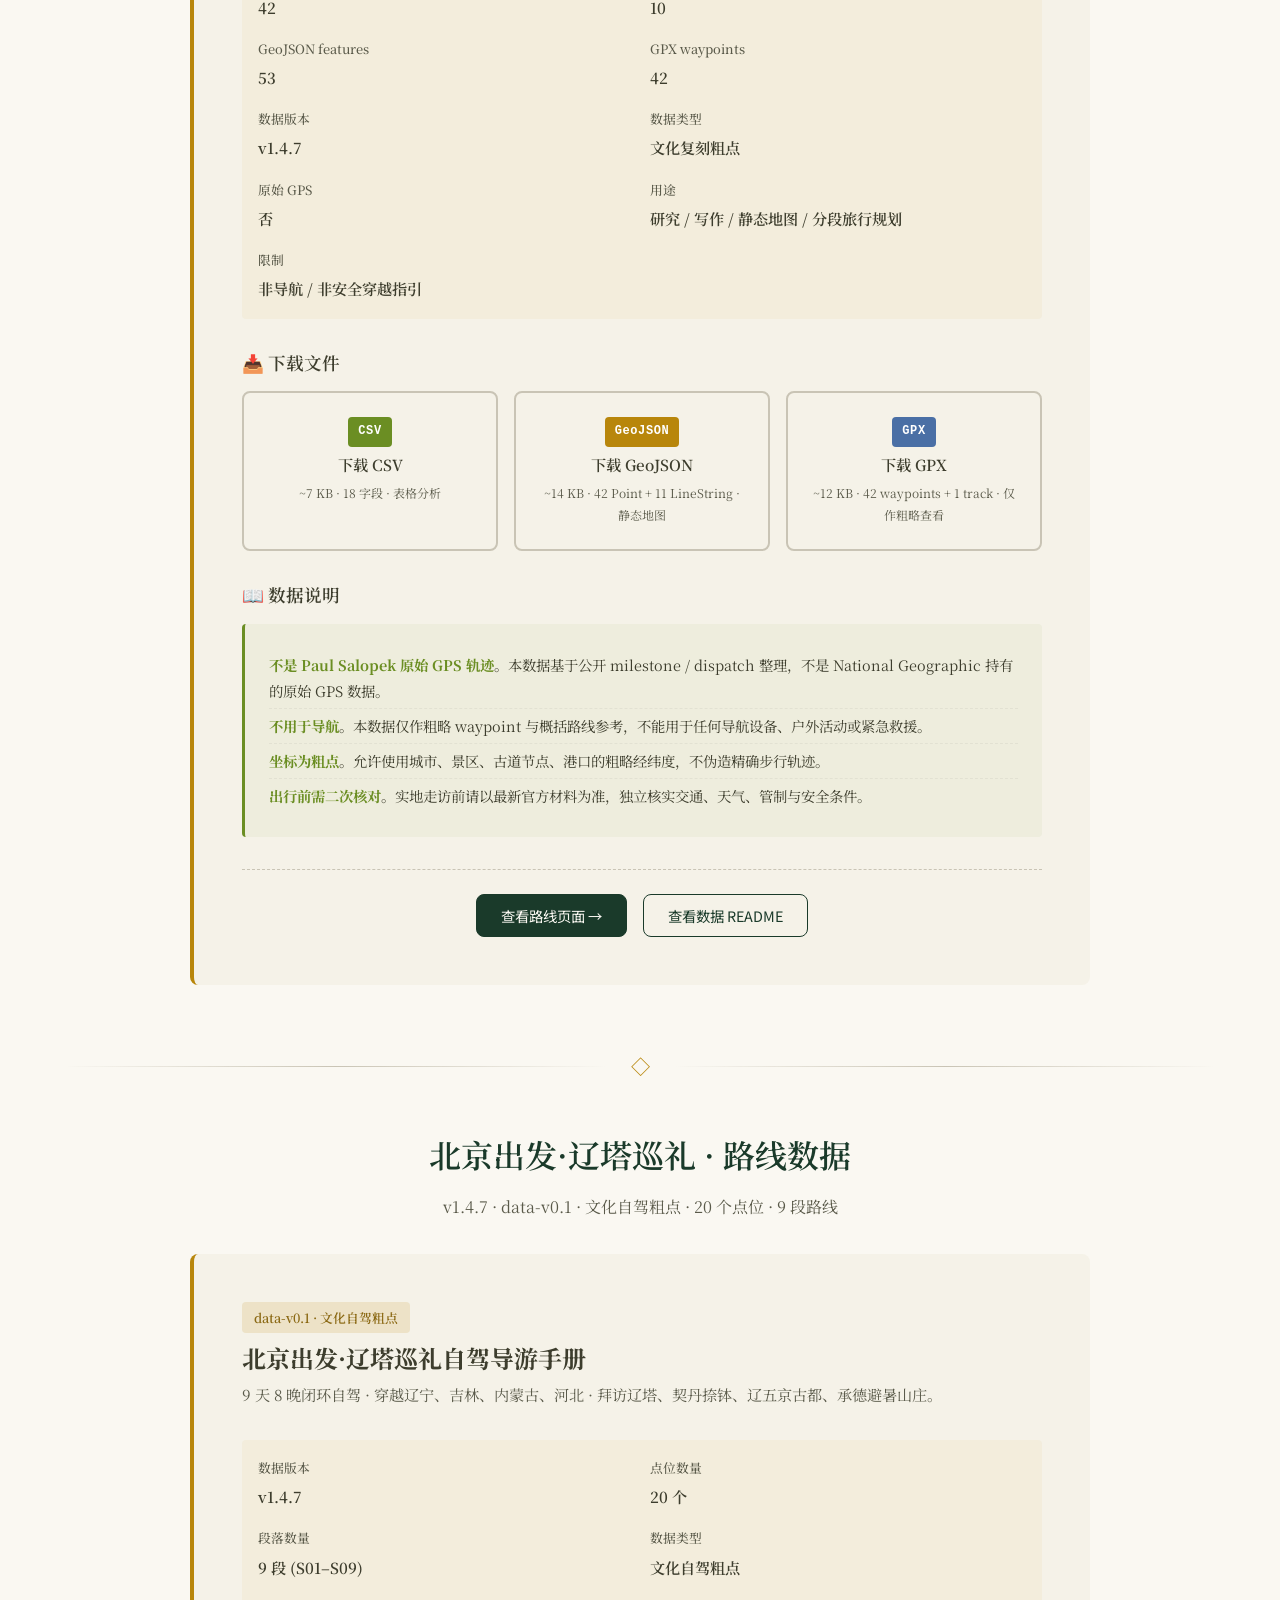
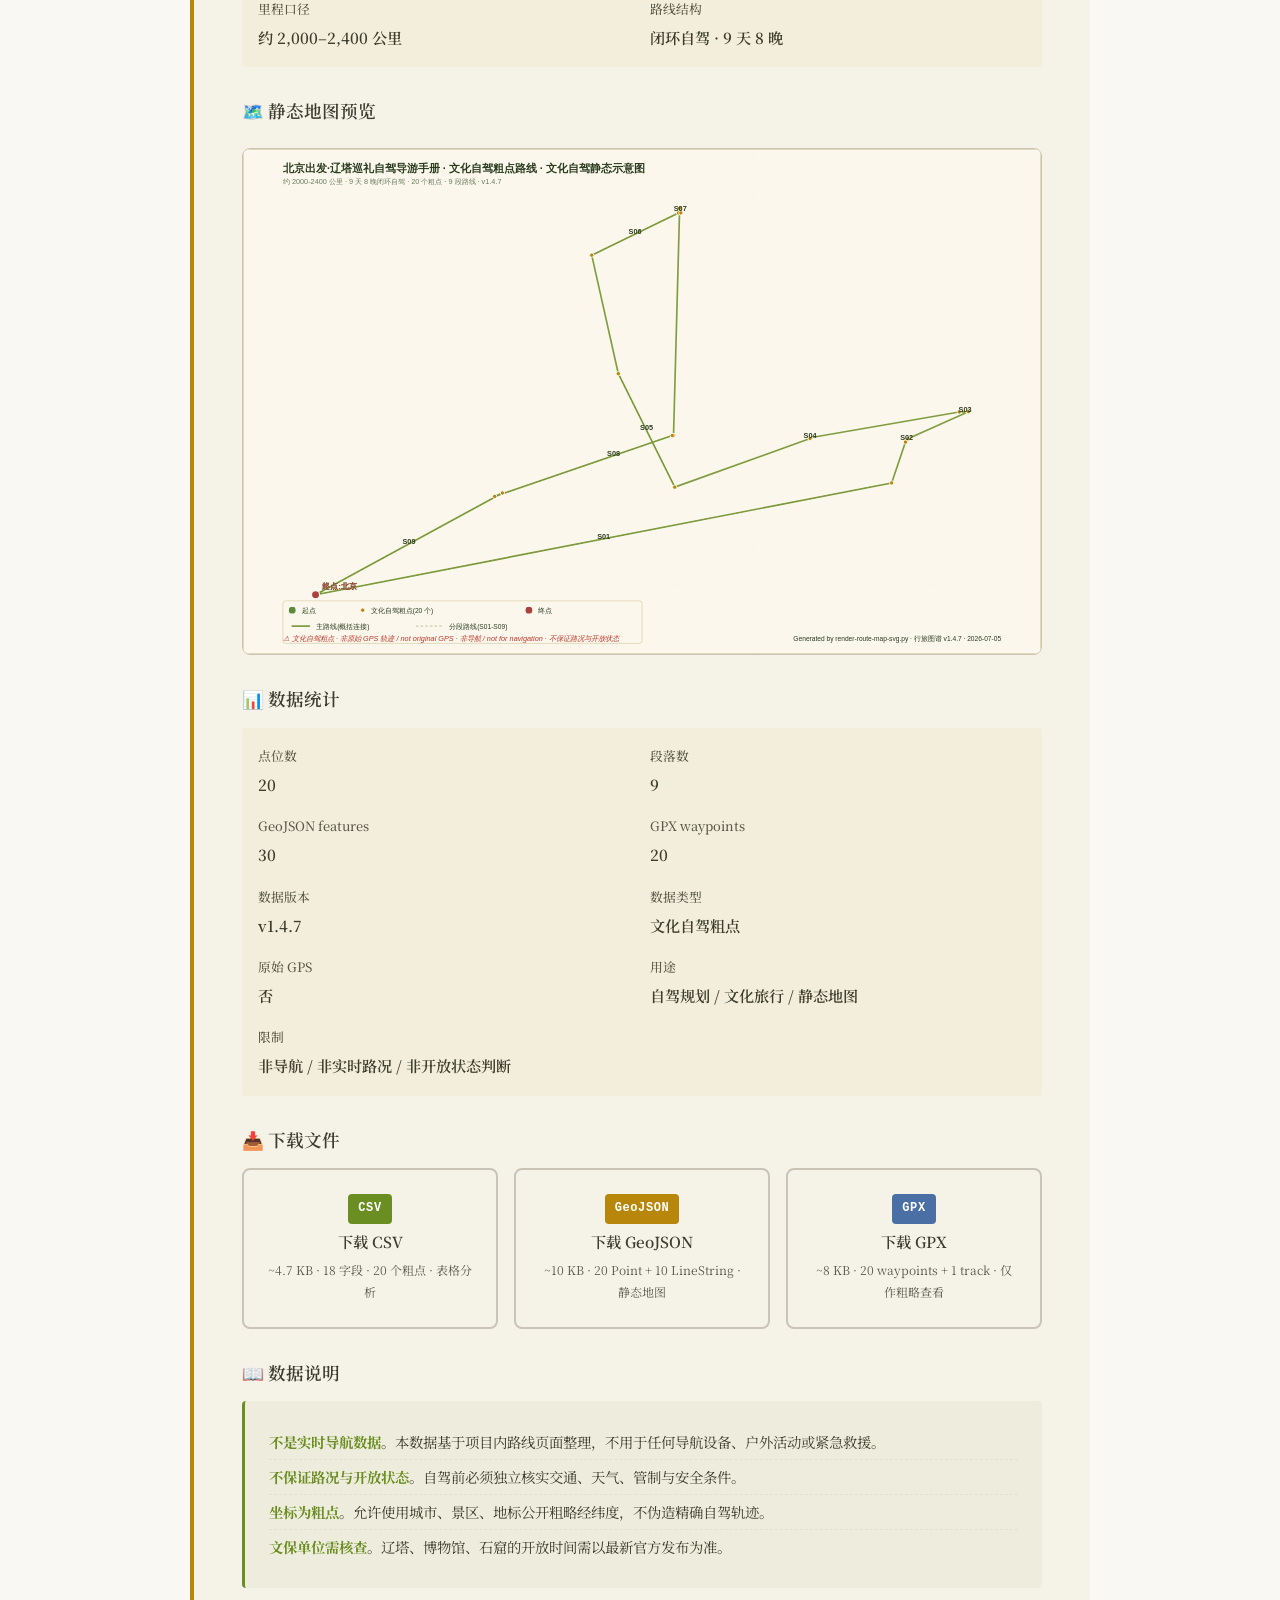
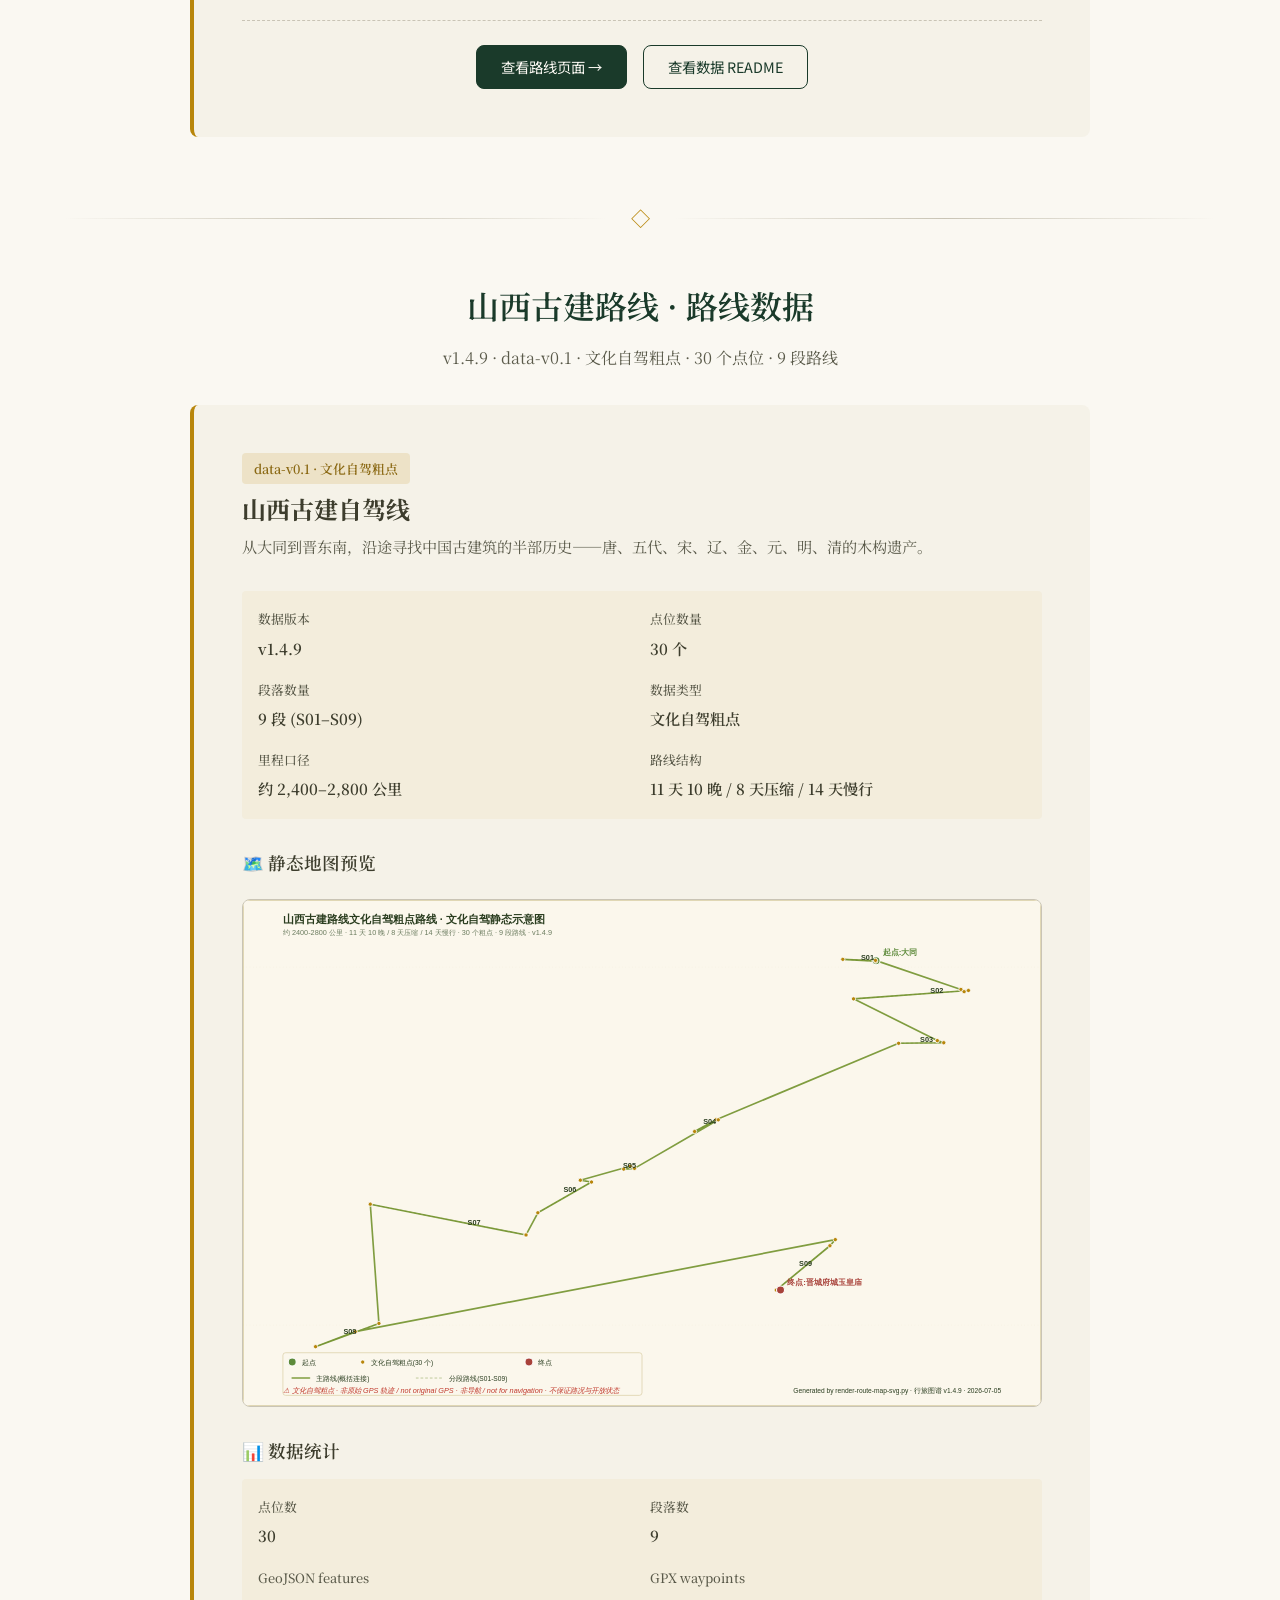
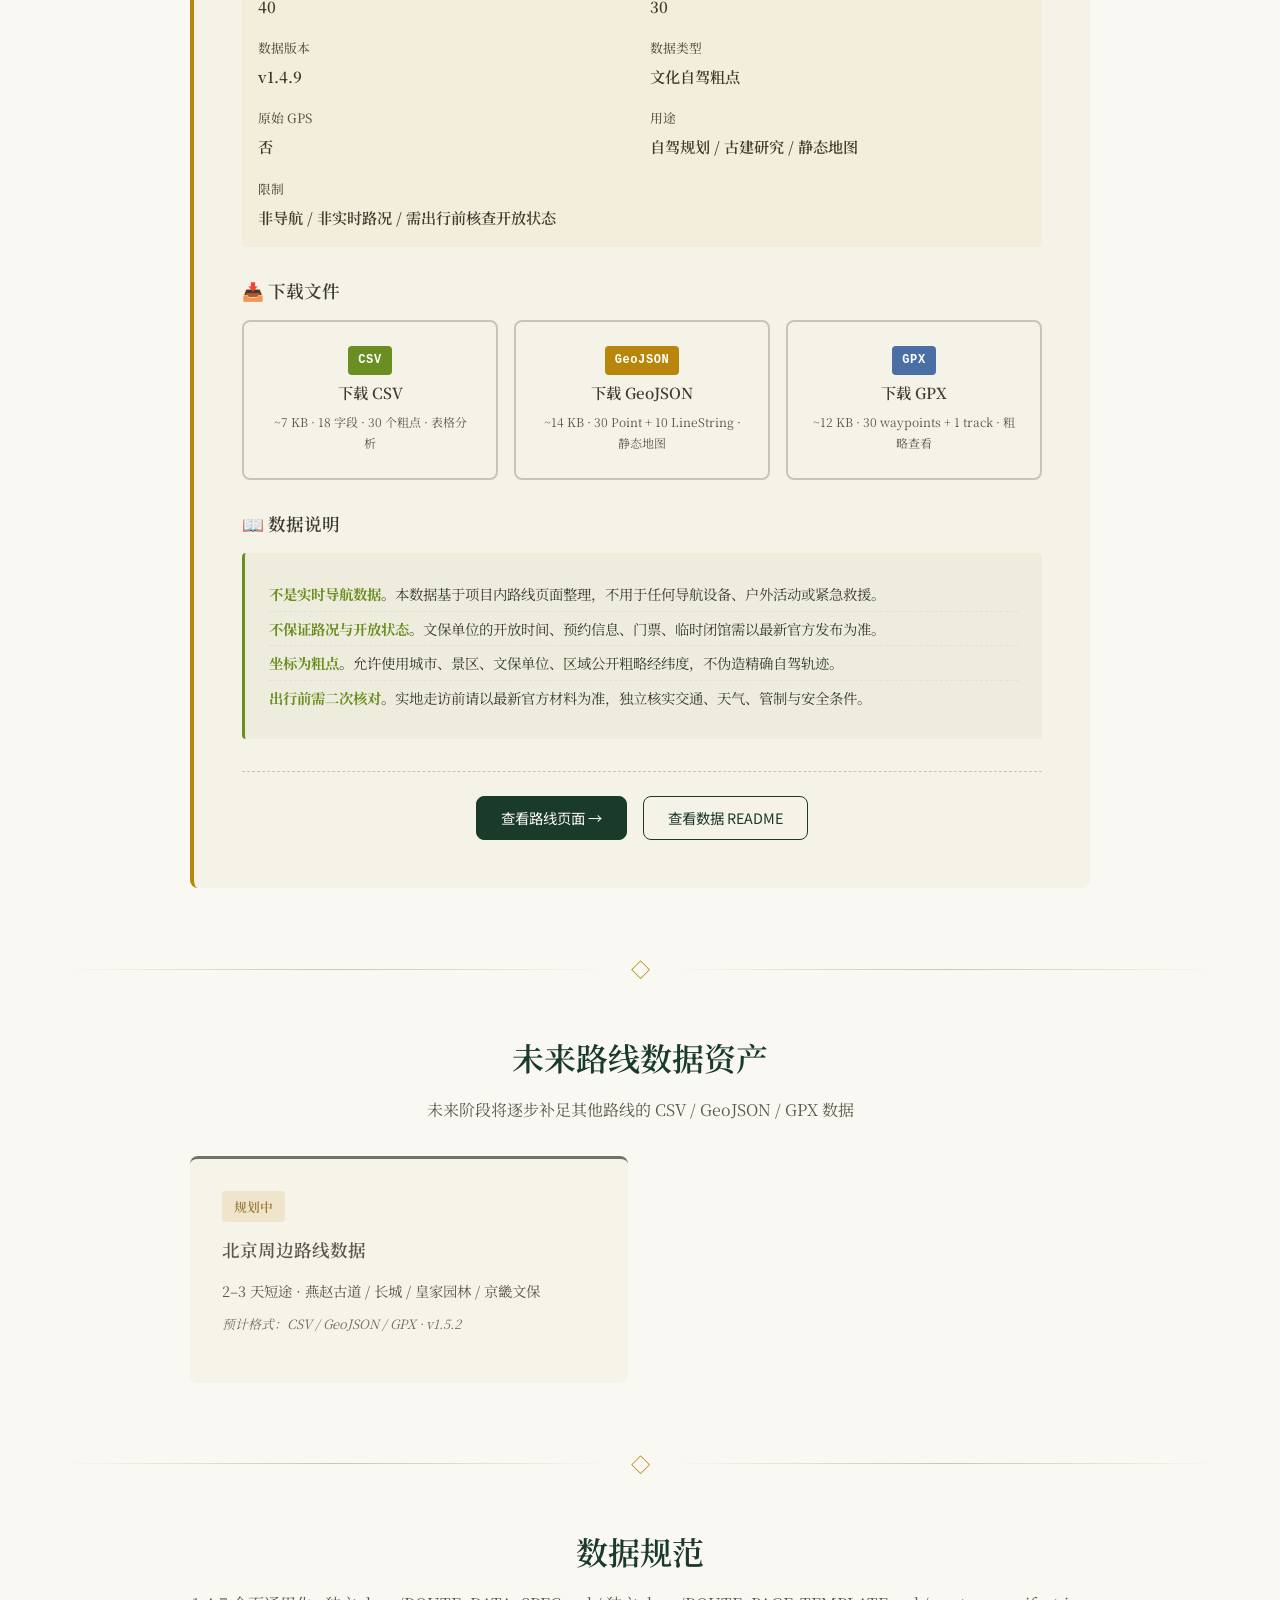
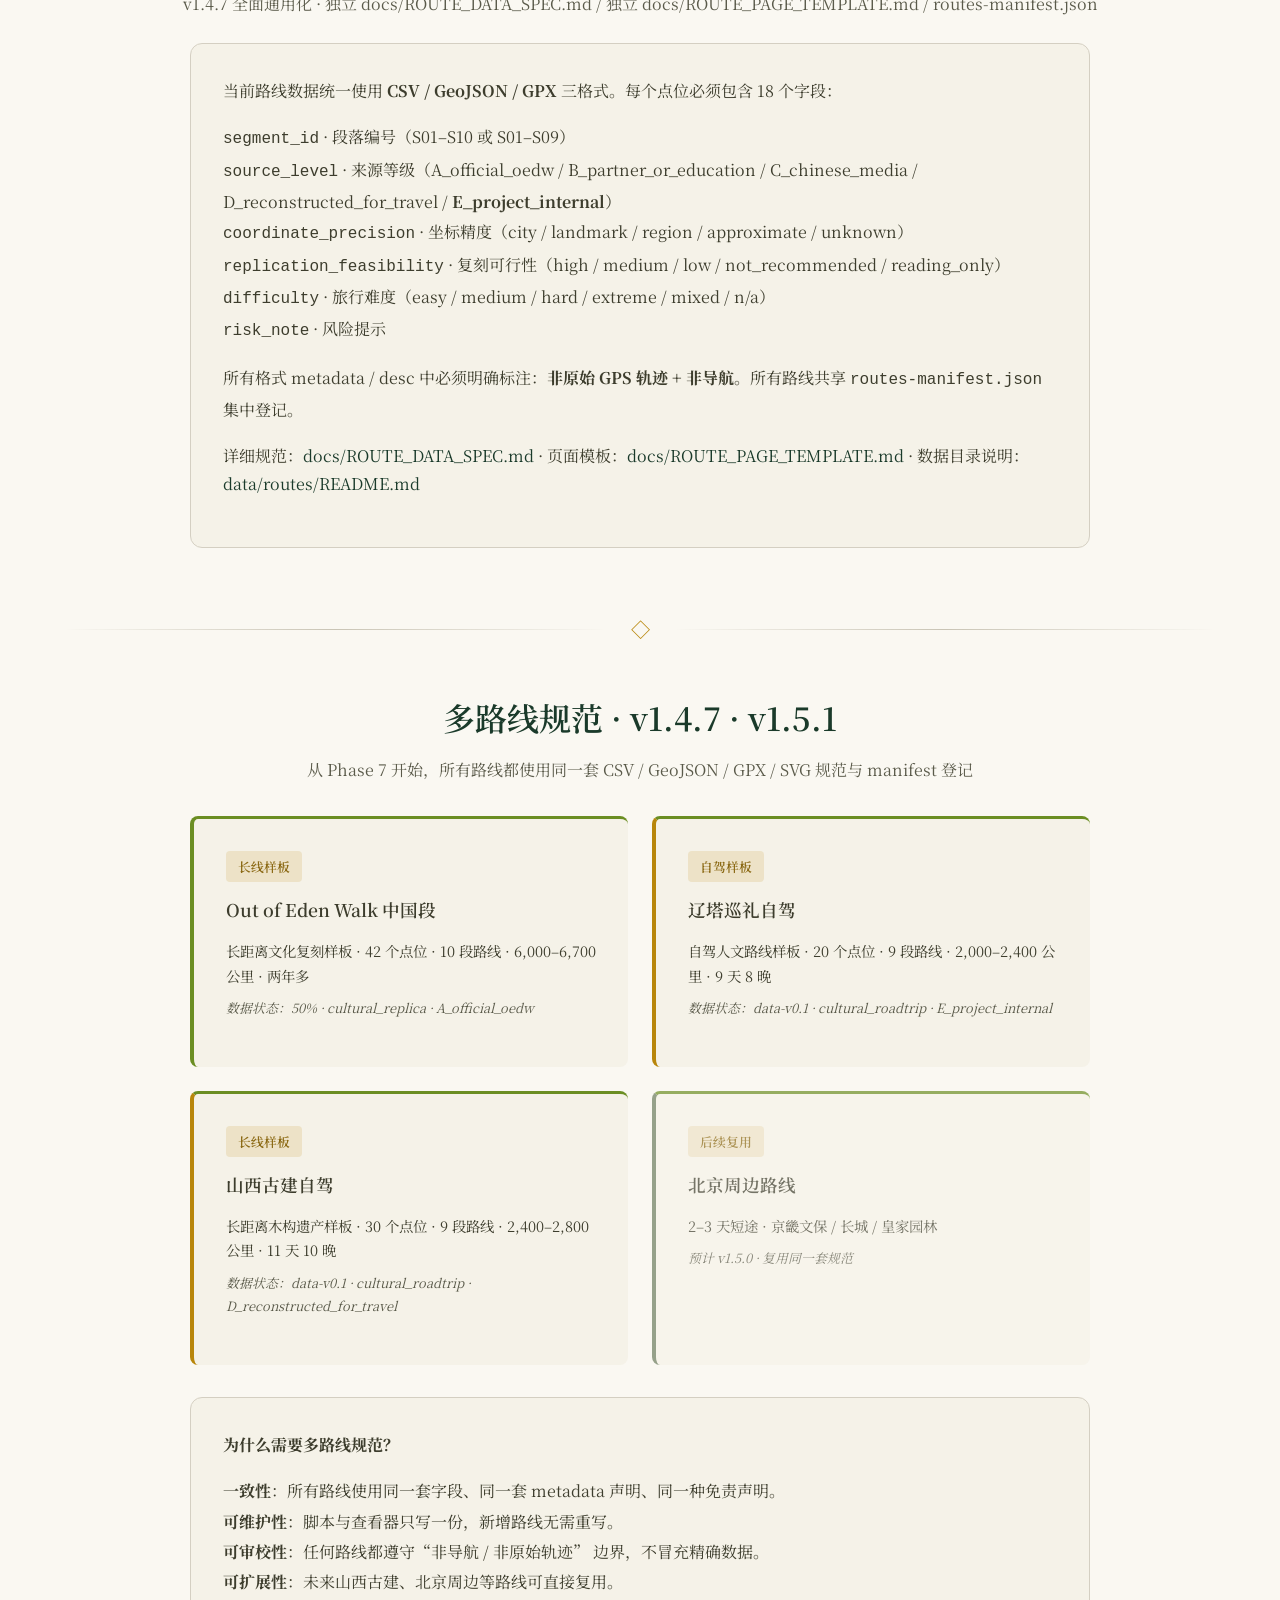
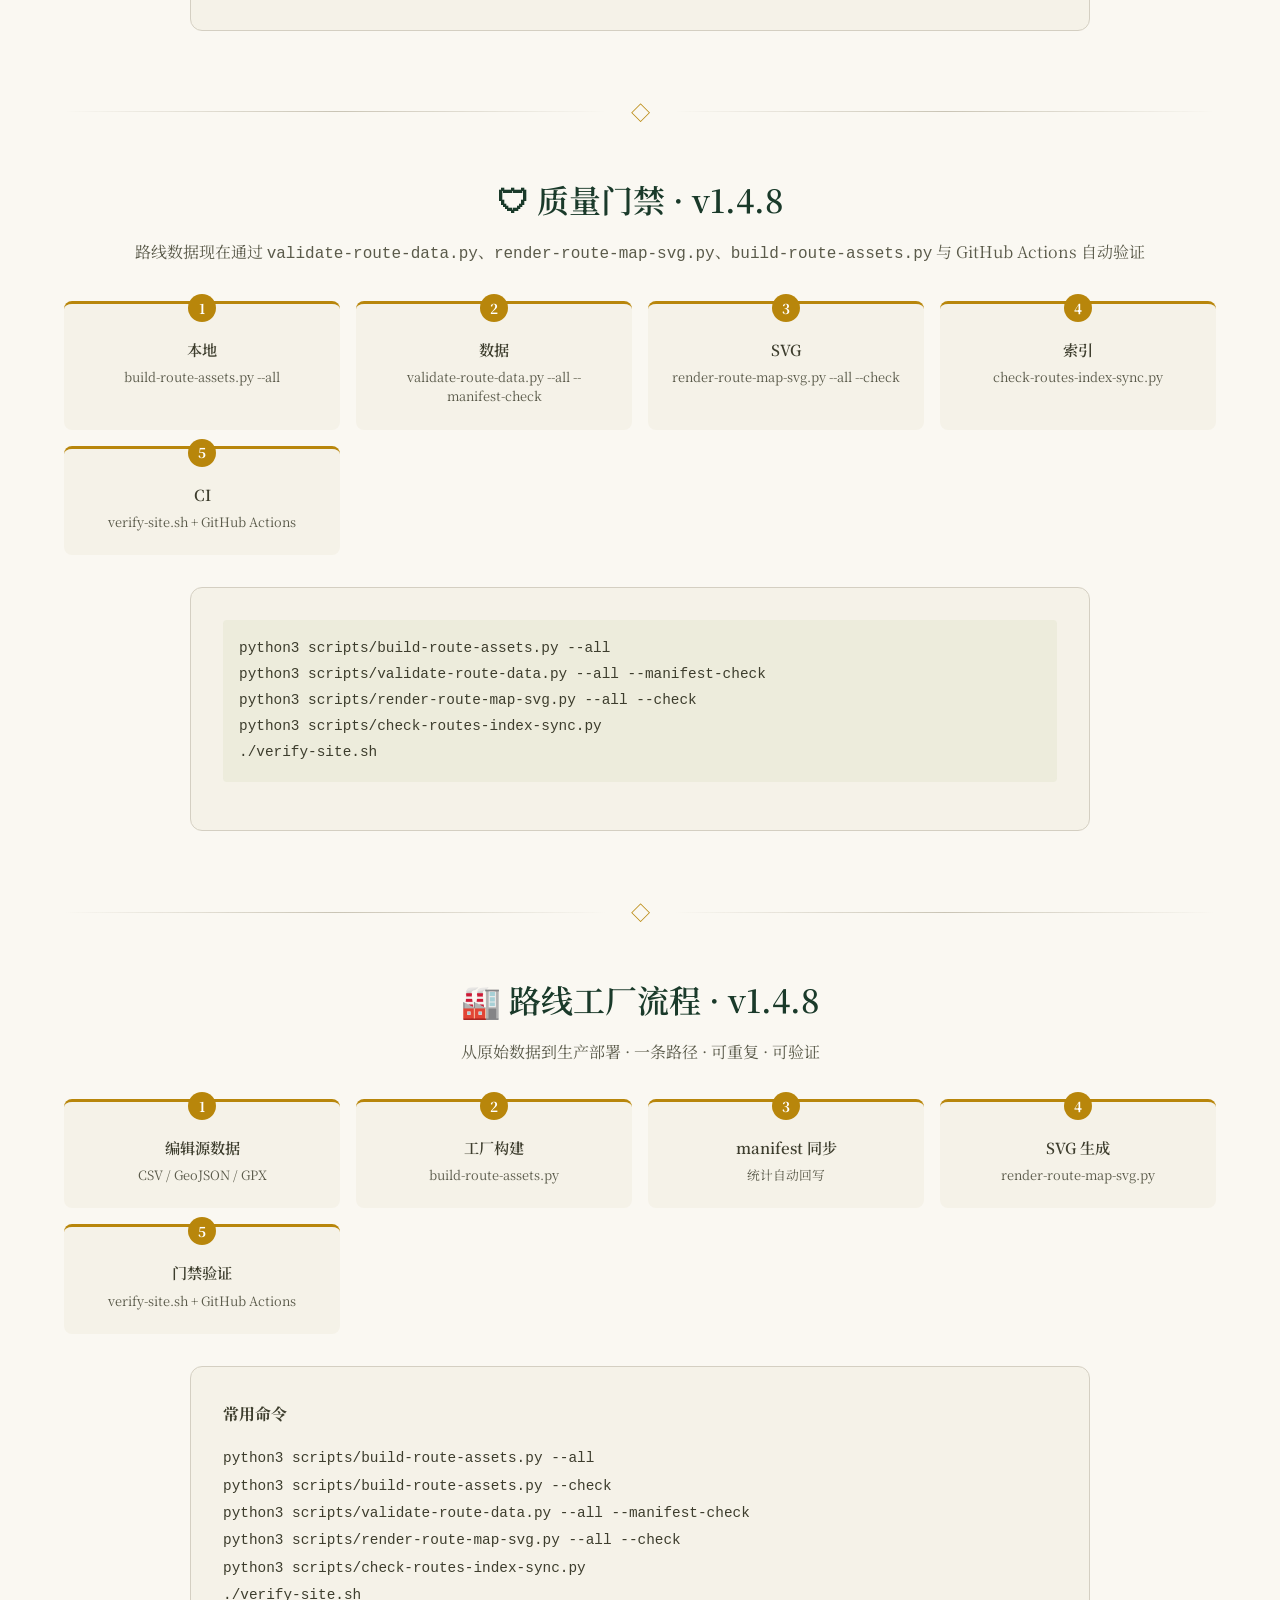
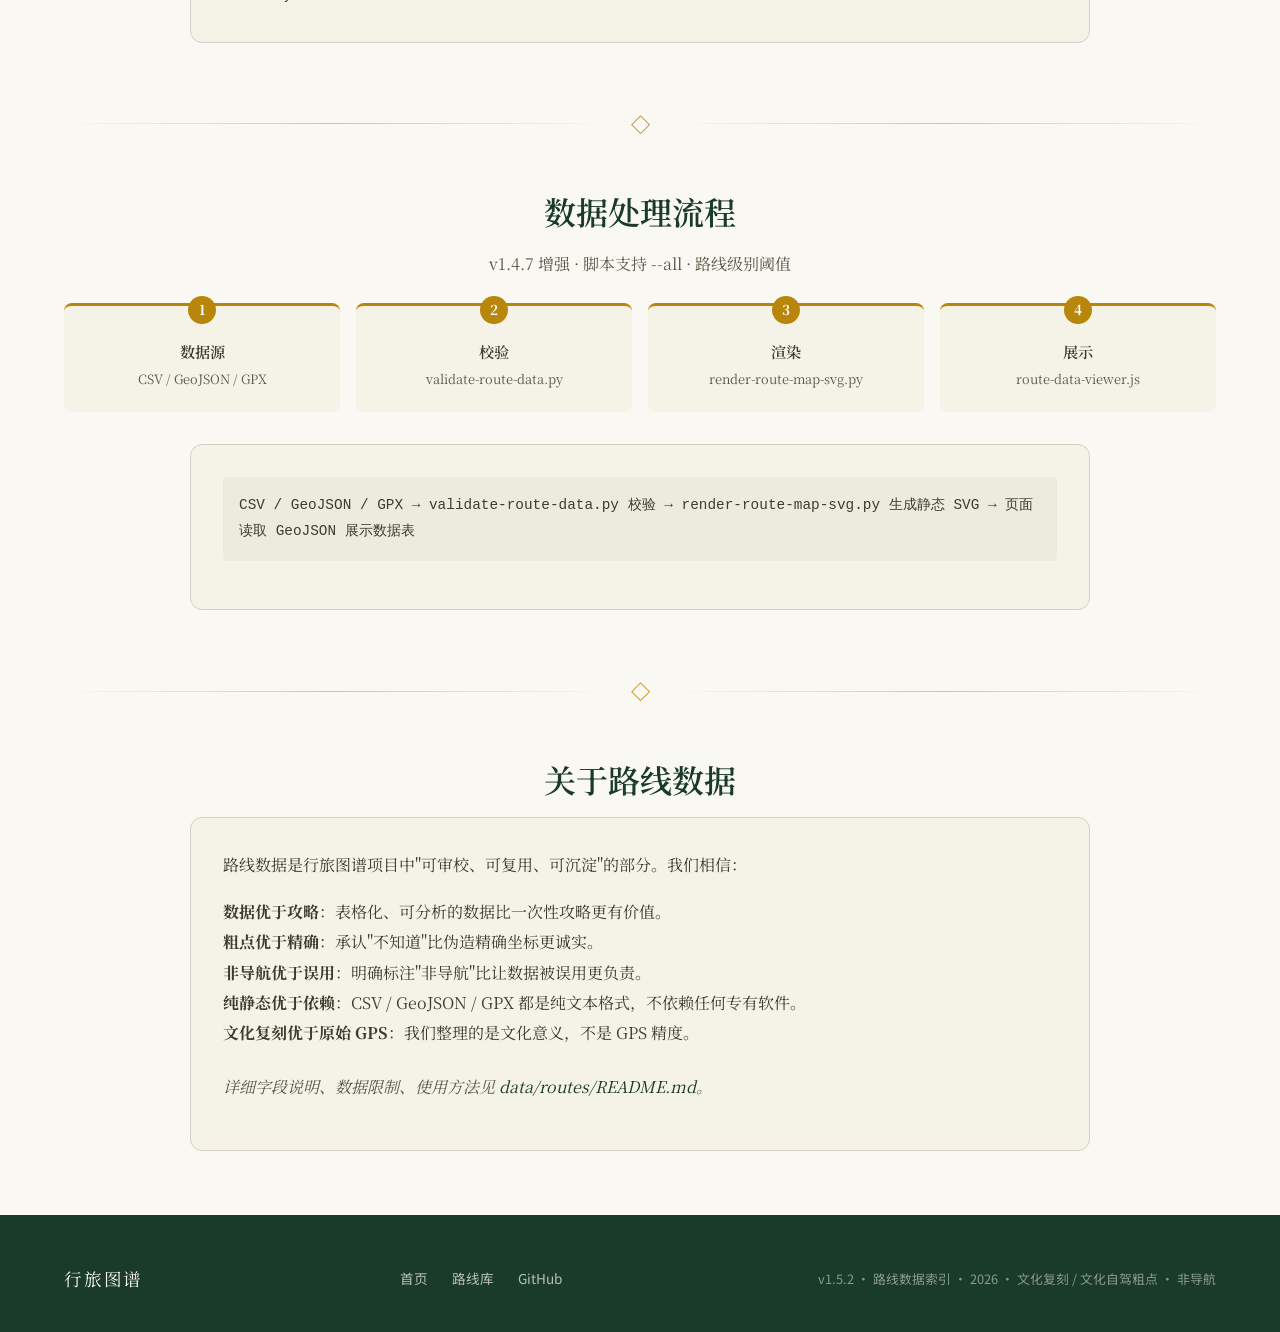
==== commit 9a06944e: "Add field guide details to route itineraries" ====
--- a/routes/index.html
+++ b/routes/index.html
@@ -132,6 +132,9 @@
       <p style="margin-top: var(--space-sm); text-align: center; color: var(--color-text-secondary); line-height: 1.7;">
         路线详情页已开始补充不同时间预算下的线路版本（压缩版 / 标准版 / 深度版），方便从数据资产进入实际行程设计。
       </p>
+      <p style="margin-top: var(--space-sm); text-align: center; color: var(--color-text-secondary); line-height: 1.7;">
+        路线详情页继续补充现场导览信息，包括每日导游词、停留时长、拍摄点和读图顺序。
+      </p>
     </div>
   </section>
 
--- a/assets/css/styles.css
+++ b/assets/css/styles.css
@@ -8339,3 +8339,216 @@
     font-size: 0.82rem;
   }
 }
+
+/* ----- v1.5.4 线路随身导游手册样式 (Phase Sprint 2) ----- */
+.field-guide-section {
+  margin: var(--space-3xl) auto;
+  max-width: 1100px;
+}
+
+.field-guide-grid {
+  display: grid;
+  grid-template-columns: repeat(auto-fit, minmax(280px, 1fr));
+  gap: var(--space-md, 16px);
+  margin-top: var(--space-lg, 20px);
+}
+
+.field-guide-card {
+  background: rgba(255, 255, 255, 0.4);
+  border: 1px solid rgba(46, 79, 79, 0.15);
+  border-left: 4px solid #6b8e23;
+  border-radius: 8px;
+  padding: var(--space-md, 16px) var(--space-lg, 20px);
+}
+
+.field-guide-card--observation {
+  border-left-color: #c8a96a;
+}
+
+.field-guide-card--photo {
+  border-left-color: #2e4f4f;
+}
+
+.field-guide-card h4 {
+  margin: 0 0 var(--space-xs, 8px);
+  color: #2e4f4f;
+  font-size: 1.05rem;
+  font-weight: 700;
+}
+
+.field-guide-card p {
+  margin: 0;
+  font-size: 0.92rem;
+  line-height: 1.7;
+  color: #5a5550;
+}
+
+.field-guide-table-wrap {
+  overflow-x: auto;
+  margin-top: var(--space-md, 16px);
+  border: 1px solid rgba(46, 79, 79, 0.15);
+  border-radius: 8px;
+}
+
+.field-guide-table {
+  width: 100%;
+  border-collapse: collapse;
+  font-size: 0.88rem;
+  min-width: 720px;
+}
+
+.field-guide-table th,
+.field-guide-table td {
+  padding: 10px 12px;
+  text-align: left;
+  vertical-align: top;
+  border-bottom: 1px solid rgba(46, 79, 79, 0.08);
+  line-height: 1.55;
+}
+
+.field-guide-table th {
+  background: rgba(46, 79, 79, 0.08);
+  color: #2e4f4f;
+  font-weight: 600;
+  font-size: 0.82rem;
+  letter-spacing: 0.5px;
+}
+
+.field-guide-table tr:last-child td {
+  border-bottom: none;
+}
+
+.field-guide-table tbody tr:nth-child(even) {
+  background: rgba(200, 169, 106, 0.04);
+}
+
+.duration-badge {
+  display: inline-block;
+  padding: 2px 10px;
+  border-radius: 10px;
+  font-size: 0.78rem;
+  font-weight: 600;
+  letter-spacing: 0.3px;
+  background: rgba(107, 142, 35, 0.18);
+  color: #4a6320;
+}
+
+.duration-badge--short {
+  background: rgba(107, 142, 35, 0.18);
+  color: #4a6320;
+}
+
+.duration-badge--medium {
+  background: rgba(200, 169, 106, 0.22);
+  color: #7a5e1c;
+}
+
+.duration-badge--long {
+  background: rgba(46, 79, 79, 0.20);
+  color: #1e3838;
+}
+
+.observation-list {
+  margin: var(--space-sm, 10px) 0;
+  padding-left: 1.2rem;
+  font-size: 0.9rem;
+  line-height: 1.7;
+  color: #5a5550;
+}
+
+.observation-list li {
+  margin-bottom: 4px;
+}
+
+.photo-tip-grid {
+  display: grid;
+  grid-template-columns: repeat(auto-fit, minmax(180px, 1fr));
+  gap: var(--space-sm, 10px);
+  margin-top: var(--space-md, 16px);
+}
+
+.photo-tip-card {
+  background: rgba(46, 79, 79, 0.06);
+  border-radius: 6px;
+  padding: var(--space-sm, 12px);
+  font-size: 0.88rem;
+  line-height: 1.6;
+}
+
+.photo-tip-card strong {
+  color: #2e4f4f;
+  display: block;
+  margin-bottom: 2px;
+  font-size: 0.85rem;
+  font-weight: 600;
+}
+
+.reading-sequence {
+  counter-reset: step;
+  margin: var(--space-md, 16px) 0;
+  padding: 0;
+  list-style: none;
+}
+
+.reading-sequence-step {
+  counter-increment: step;
+  position: relative;
+  padding: 8px 0 8px 2.6rem;
+  font-size: 0.92rem;
+  line-height: 1.7;
+  color: #2e4f4f;
+  border-bottom: 1px dashed rgba(46, 79, 79, 0.18);
+}
+
+.reading-sequence-step:last-child {
+  border-bottom: none;
+}
+
+.reading-sequence-step::before {
+  content: counter(step);
+  position: absolute;
+  left: 0;
+  top: 8px;
+  width: 1.8rem;
+  height: 1.8rem;
+  border-radius: 50%;
+  background: #2e4f4f;
+  color: #f5e9c8;
+  display: flex;
+  align-items: center;
+  justify-content: center;
+  font-size: 0.85rem;
+  font-weight: 600;
+}
+
+.do-not-add-note {
+  background: rgba(180, 60, 40, 0.08);
+  border-left: 4px solid #b43c28;
+  border-radius: 6px;
+  padding: var(--space-sm, 12px) var(--space-md, 16px);
+  margin: var(--space-sm, 10px) 0;
+  font-size: 0.88rem;
+  line-height: 1.6;
+  color: #5a2820;
+}
+
+.do-not-add-note strong {
+  color: #8a2818;
+  display: block;
+  margin-bottom: 4px;
+  font-size: 0.85rem;
+  font-weight: 600;
+  letter-spacing: 0.3px;
+}
+
+@media (max-width: 640px) {
+  .field-guide-grid {
+    grid-template-columns: 1fr;
+  }
+  .field-guide-table {
+    font-size: 0.82rem;
+  }
+  .photo-tip-grid {
+    grid-template-columns: 1fr;
+  }
+}
